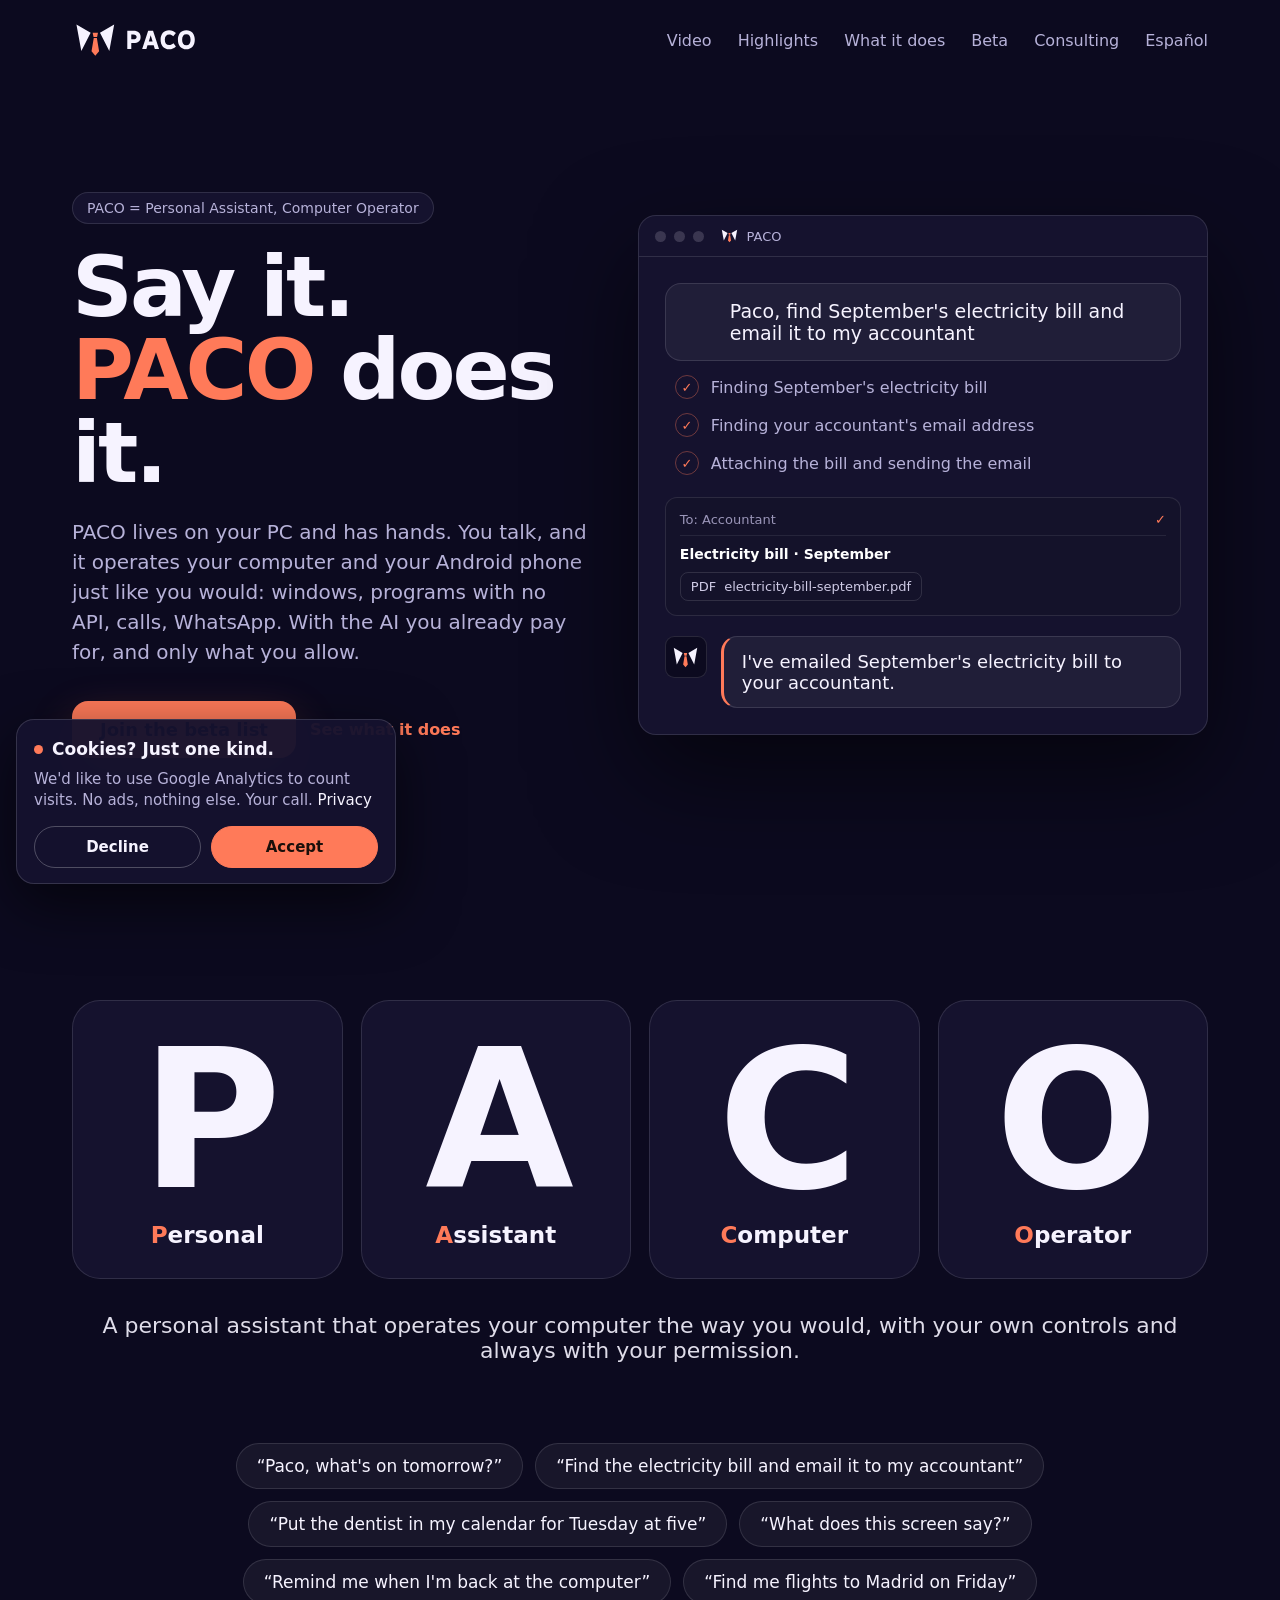
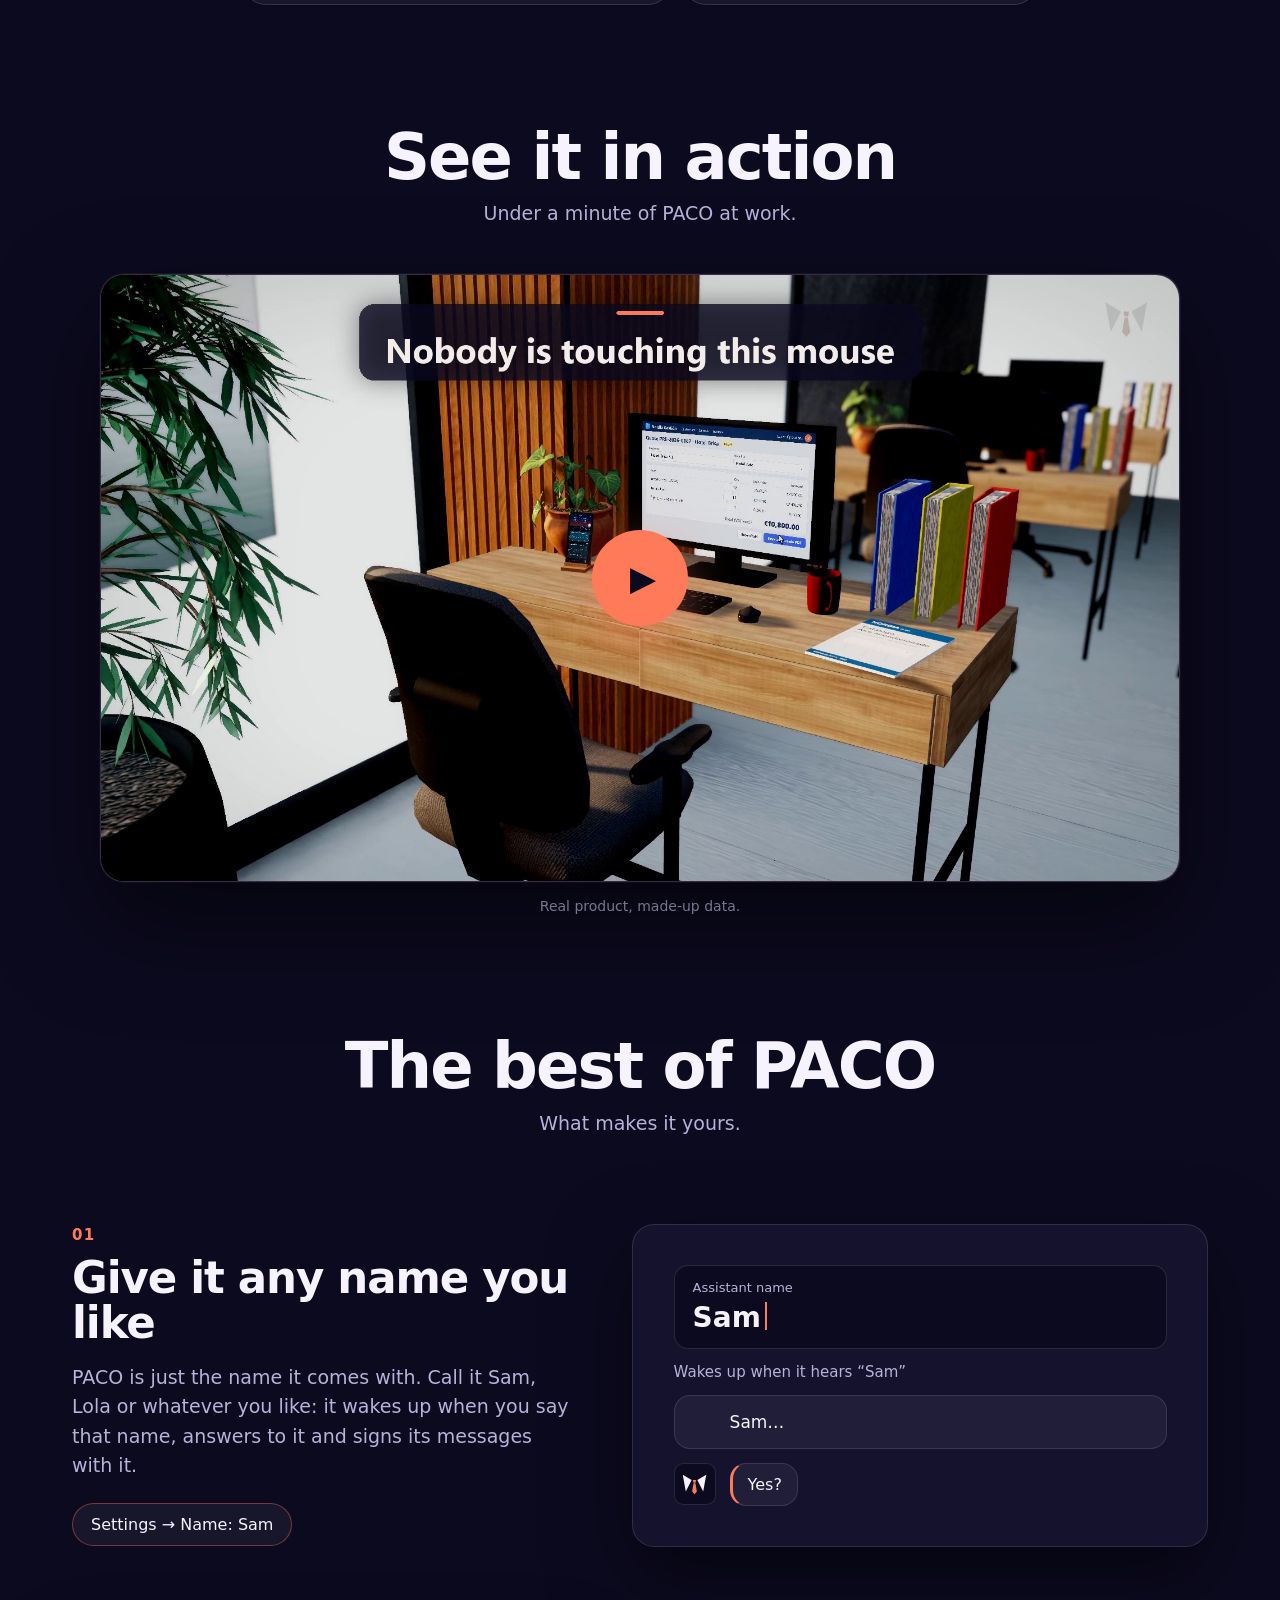
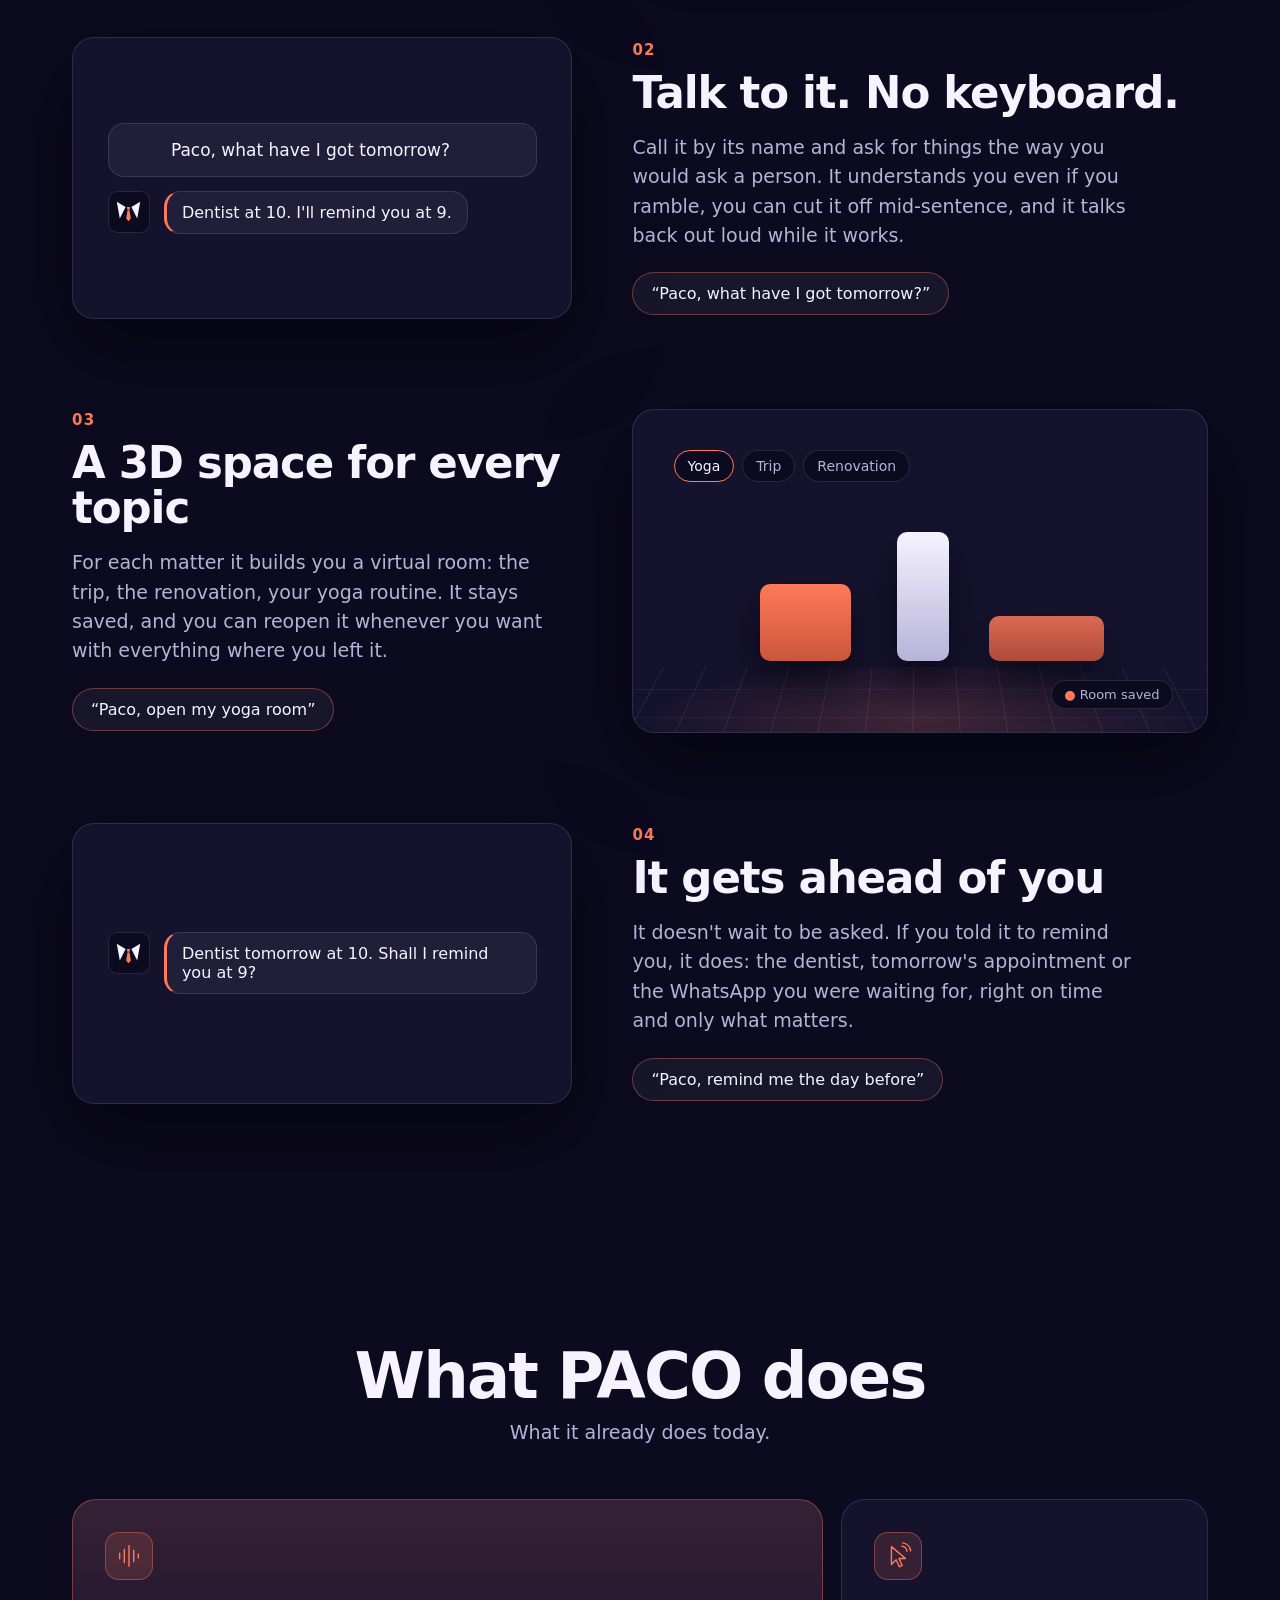
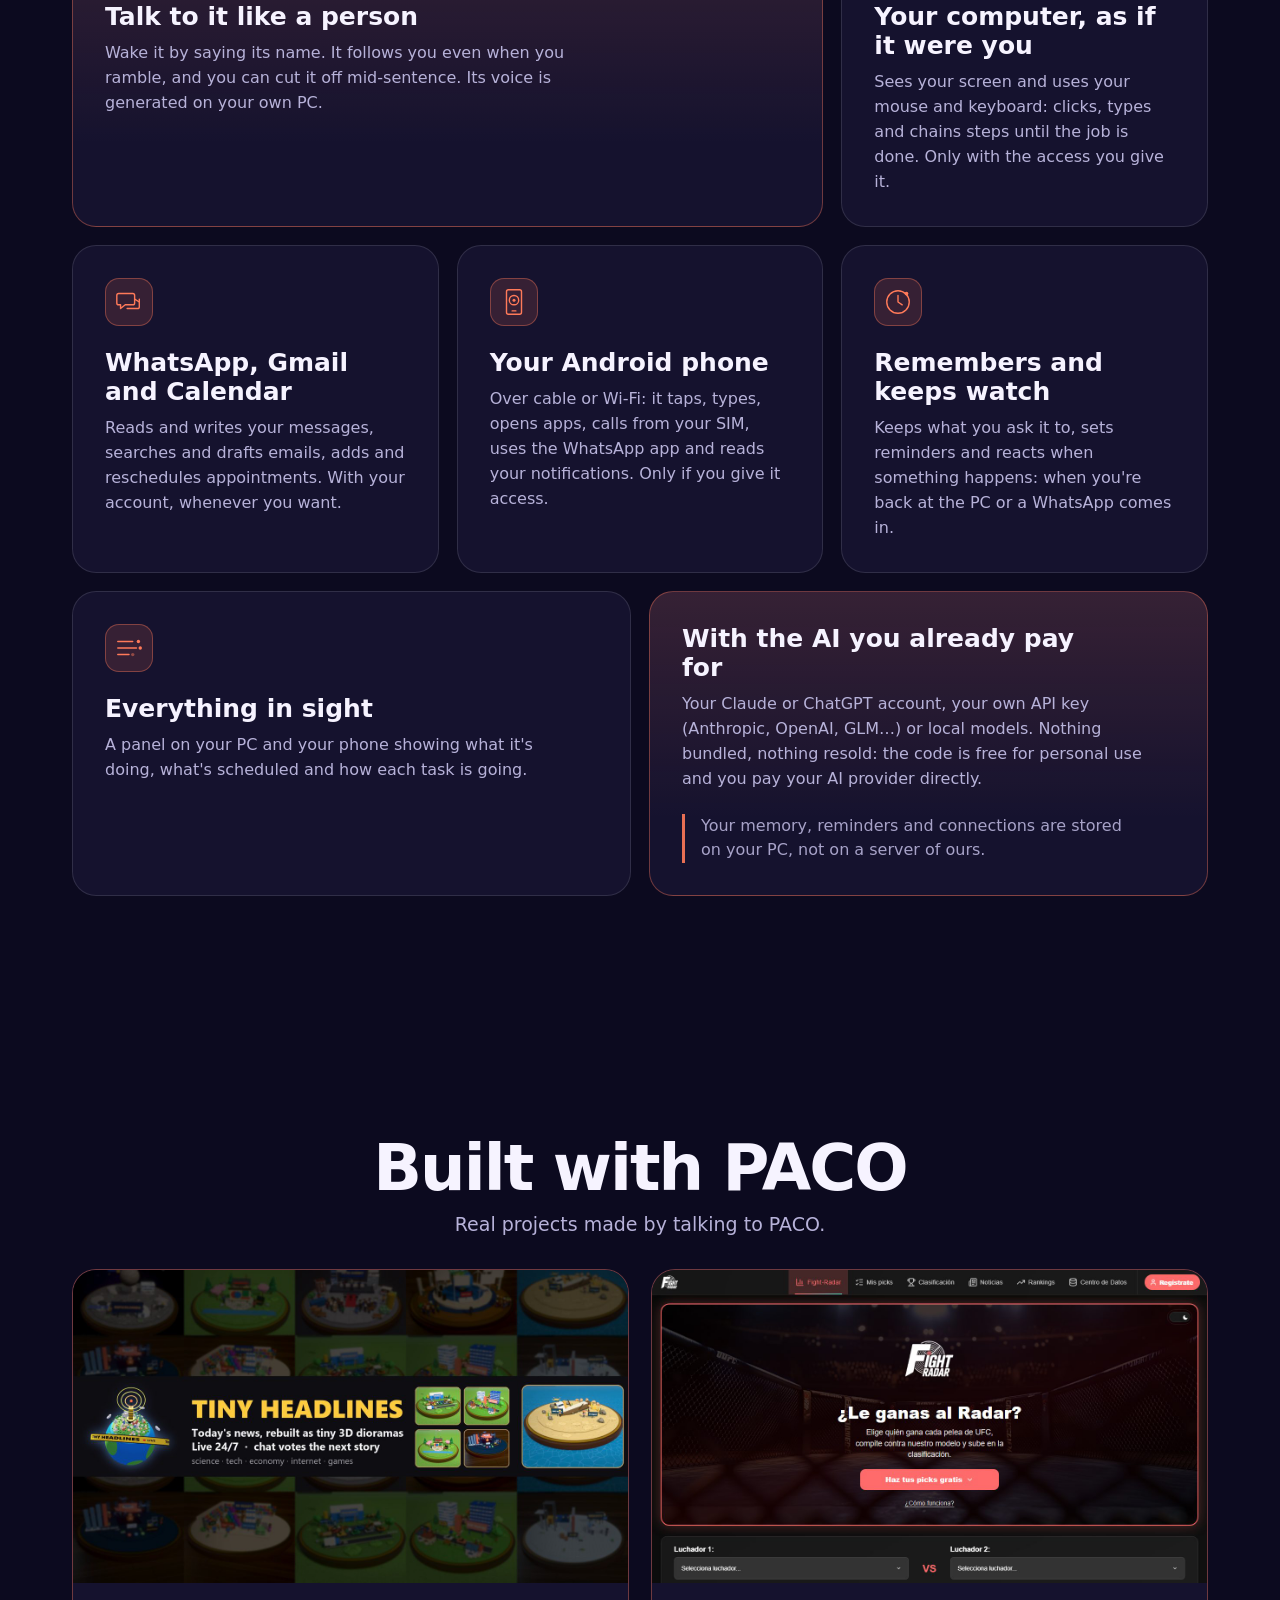
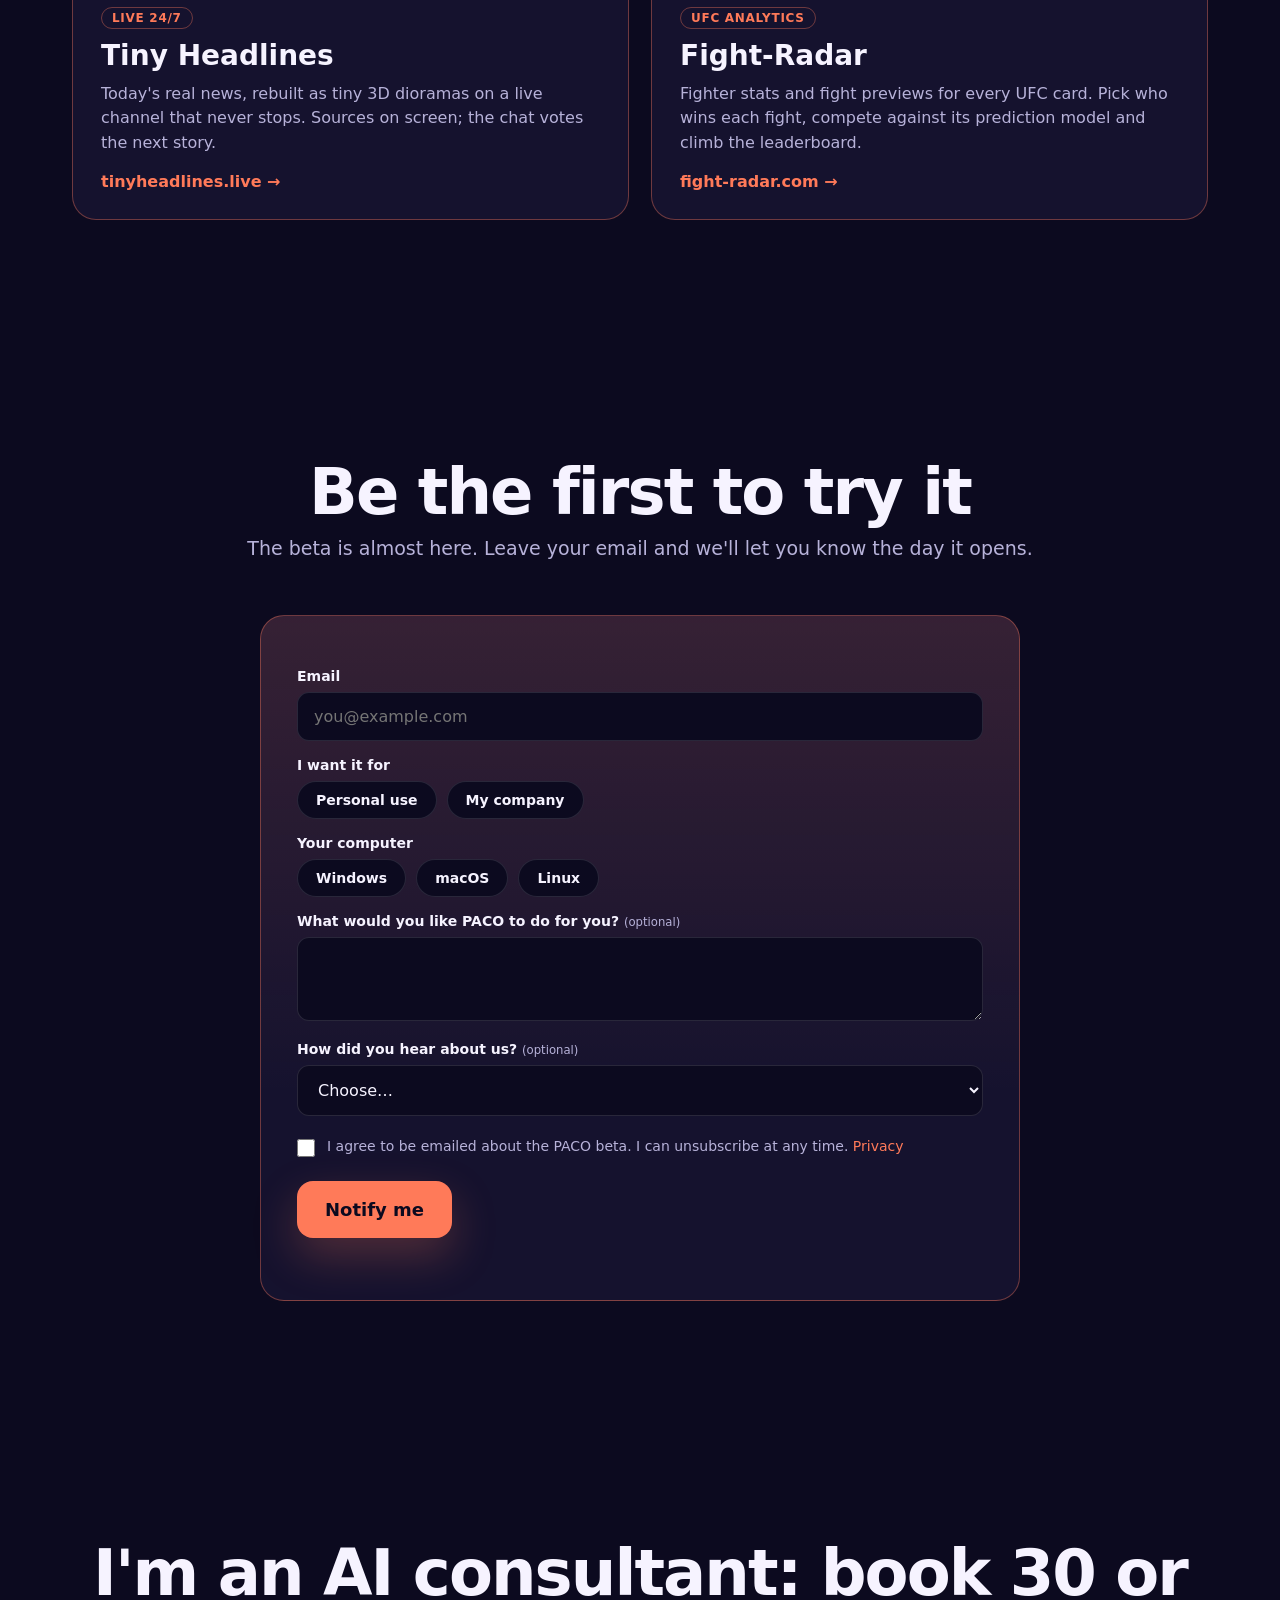
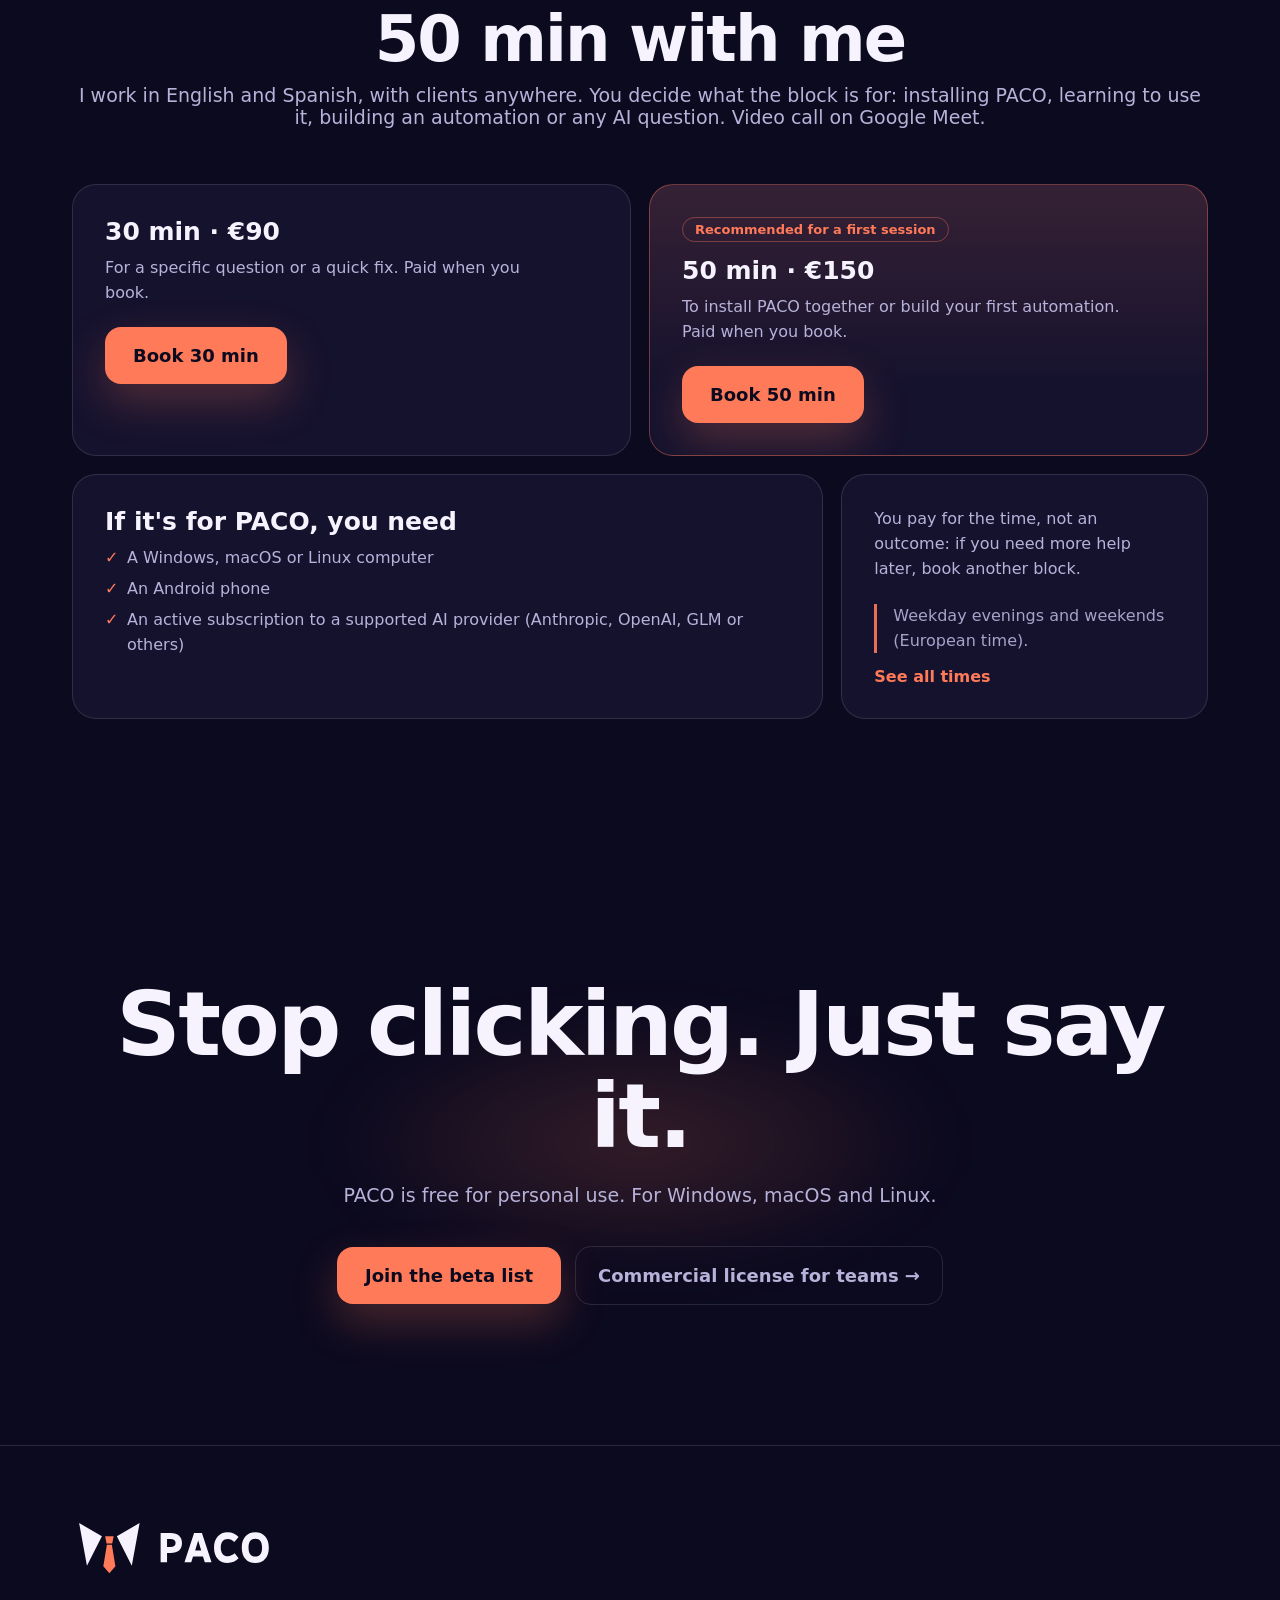
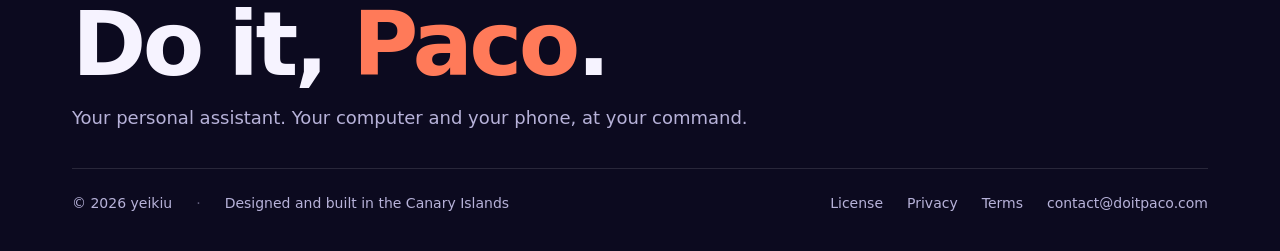
==== index.html @ 30b804e1 "Web: iconos SVG propios en lugar de emojis; revelado en Hecho con PACO, beta y consultoría Co-Author" ====
<!doctype html>
<html lang="en">
<head>
<meta charset="utf-8">
<meta name="viewport" content="width=device-width,initial-scale=1">
<title>PACO — Personal Assistant, Computer Operator</title>
<meta name="description" content="PACO lives on your PC. You talk, it answers out loud and, when needed, moves the mouse, types and opens whatever you ask for.">
<link rel="canonical" href="https://doitpaco.com/">
<link rel="alternate" hreflang="en" href="https://doitpaco.com/">
<link rel="alternate" hreflang="es" href="https://doitpaco.com/?lang=es">
<link rel="alternate" hreflang="x-default" href="https://doitpaco.com/">
<meta property="og:type" content="website">
<meta property="og:site_name" content="PACO">
<meta property="og:url" content="https://doitpaco.com/">
<meta property="og:title" content="PACO — Personal Assistant, Computer Operator">
<meta property="og:description" content="PACO lives on your PC. You talk, it answers out loud and, when needed, moves the mouse, types and opens whatever you ask for.">
<meta property="og:image" content="https://doitpaco.com/assets/brand/og-image.png">
<meta property="og:image:width" content="1200"><meta property="og:image:height" content="630">
<meta property="og:locale" content="en_US"><meta property="og:locale:alternate" content="es_ES">
<meta name="twitter:card" content="summary_large_image">
<meta name="twitter:title" content="PACO — Personal Assistant, Computer Operator">
<meta name="twitter:description" content="PACO lives on your PC. You talk, it answers out loud and, when needed, moves the mouse, types and opens whatever you ask for.">
<meta name="twitter:image" content="https://doitpaco.com/assets/brand/og-image.png">
<meta name="theme-color" content="#0c0a1f">
<link rel="icon" href="assets/brand/favicon.svg" type="image/svg+xml">
<link rel="icon" href="assets/brand/favicon.ico" sizes="any">
<link rel="apple-touch-icon" href="assets/brand/apple-touch-icon.png">
<style>
  /* Identidad PACO (manual-identidad-paco.md): índigo, superficie, lavanda, bruma y coral como ÚNICO acento */
  :root{--bg:#0c0a1f;--surf:#15122e;--ink:#f6f3ff;--mute:#b7b2d9;--a:#ff7a59;--a-soft:rgba(255,122,89,.14);--a-line:rgba(255,122,89,.38);--glass:rgba(246,243,255,.05);--gl:rgba(246,243,255,.12)}
  *{box-sizing:border-box;margin:0;padding:0}
  html,body{overflow-x:clip}
  body{background:var(--bg);color:var(--ink);font-family:system-ui,"Segoe UI",sans-serif;overflow-x:hidden;position:relative}
  a{color:inherit;text-decoration:none}
  .wrap{max-width:1200px;margin:0 auto;padding:0 32px}
  .aurora{position:absolute;inset:-20% -10% auto;height:120vh;z-index:-1;
    background:radial-gradient(38% 38% at 82% 22%,rgba(255,122,89,.20),transparent 70%),radial-gradient(45% 45% at 20% 30%,rgba(246,243,255,.06),transparent 70%);filter:blur(30px)}
  nav .wrap{display:flex;align-items:center;gap:26px;height:80px}
  .logo{display:flex;align-items:center}
  .logo img{display:block;height:40px;width:auto}
  nav .sp{flex:1} nav a.l{color:var(--mute)} nav a.l:hover{color:var(--ink)}
  nav .btn{background:var(--ink);color:var(--bg);padding:10px 18px;border-radius:999px;font-weight:700}
  /* HERO */
  .hero{display:grid;grid-template-columns:.95fr 1.05fr;gap:50px;align-items:center;min-height:calc(100vh - 80px);padding:30px 0 60px}
  .kicker{display:inline-block;padding:7px 14px;border-radius:999px;background:var(--surf);border:1px solid var(--gl);color:var(--mute);font-size:14px}
  h1{font-size:clamp(48px,6.6vw,92px);line-height:.98;font-weight:700;letter-spacing:-.035em;margin:22px 0}
  h1 em{font-style:normal;color:var(--a)}
  .sub{font-size:20px;line-height:1.5;color:var(--mute);max-width:520px}
  .ctas{display:flex;gap:14px;margin-top:34px;align-items:center;flex-wrap:wrap}
  .cta{background:var(--a);color:var(--bg);padding:18px 28px;border-radius:16px;font-weight:700;font-size:18px;display:flex;gap:12px;align-items:center;box-shadow:0 18px 44px rgba(255,122,89,.25);transition:transform .15s,box-shadow .15s}
  .cta:hover{transform:translateY(-2px);box-shadow:0 22px 52px rgba(255,122,89,.35)}
  .cta small{display:block;font-size:12px;font-weight:600;opacity:.8}
  .ghost{padding:18px 22px;border-radius:16px;border:1px solid var(--gl);color:var(--mute)}
  .ghost:hover{color:var(--ink);border-color:var(--mute)}
  /* DEMO WINDOW */
  .win{background:var(--surf);border:1px solid var(--gl);border-radius:18px;box-shadow:0 40px 100px rgba(0,0,0,.55);overflow:hidden}
  .bar{display:flex;gap:8px;padding:12px 16px;border-bottom:1px solid var(--gl);align-items:center;color:var(--mute);font-size:13px}
  .bar i{width:11px;height:11px;border-radius:50%;background:rgba(246,243,255,.16)}
  .bar img{height:16px;margin-left:8px}
  .body{padding:26px}
  .me{display:flex;gap:14px;align-items:center;background:var(--glass);border:1px solid var(--gl);border-radius:16px;padding:16px 18px;font-size:19px}
  .wave{display:flex;gap:3px;align-items:center;height:28px}
  .wave span{width:4px;border-radius:3px;background:var(--a);animation:w 1s ease-in-out infinite}
  @keyframes w{0%,100%{height:6px}50%{height:28px}}
  .stp{display:flex;gap:12px;align-items:center;margin:14px 0 0 10px;color:var(--mute);font-size:16px;opacity:0;animation:in .5s forwards}
  .stp b{width:24px;height:24px;border-radius:50%;display:grid;place-items:center;border:1px solid var(--a-line);color:var(--a);font-size:13px}
  .stp:nth-of-type(2){animation-delay:.8s}.stp:nth-of-type(3){animation-delay:1.6s}.stp:nth-of-type(4){animation-delay:2.4s}
  @keyframes in{from{opacity:0;transform:translateY(6px)}to{opacity:1;transform:none}}
  .paco{margin-top:20px;display:flex;gap:14px;align-items:flex-start;opacity:0;animation:in .6s 3.2s forwards}
  .paco i{flex:none;width:42px;height:42px;border-radius:22%;background:var(--bg) url(assets/brand/paco-symbol-on-dark.svg) center/72% no-repeat;border:1px solid var(--gl)}
  .paco p{background:var(--glass);border:1px solid var(--gl);border-left:3px solid var(--a);border-radius:16px;padding:14px 18px;font-size:18px}
  .wa{margin-top:22px;border-radius:12px;background:#0b141a;border:1px solid #ffffff1a;padding:14px;font-size:14px;color:#d1d7db;opacity:0;animation:in .6s 2.4s forwards}
  .wa .m{margin-left:auto;width:fit-content;background:#005c4b;border-radius:8px;padding:8px 12px}
  .mail{background:#14122a;color:#cfcbe6}
  .mail .mh{display:flex;justify-content:space-between;font-size:13px;color:#9a95b8;padding-bottom:8px;border-bottom:1px solid #ffffff14}
  .mail .mh em{font-style:normal;color:var(--a)}
  .mail b{display:block;margin:10px 0;color:#fff;font-weight:600}
  .mail .att{display:inline-flex;gap:8px;align-items:center;border:1px solid #ffffff1f;border-radius:8px;padding:6px 10px;font-size:13px}
  .mail .att:first-letter{color:var(--a);font-weight:700}
  /* SAY */
  .say{display:flex;flex-wrap:wrap;gap:12px;justify-content:center;margin-top:40px}
  .say span{padding:12px 20px;border-radius:999px;background:var(--glass);border:1px solid var(--gl);font-size:17px}
  .say span:before{content:"“"}.say span:after{content:"”"}
  /* ACRÓNIMO */
  .acro{padding:90px 0 40px;text-align:center}
  .letters{display:grid;grid-template-columns:repeat(4,1fr);gap:18px;margin-top:10px}
  .lt{border-radius:28px;padding:34px 10px 30px;background:var(--surf);border:1px solid var(--gl);opacity:0;transform:translateY(18px);animation:in .7s forwards}
  .lt:nth-child(2){animation-delay:.15s}.lt:nth-child(3){animation-delay:.3s}.lt:nth-child(4){animation-delay:.45s}
  .lt b{display:block;font-size:clamp(110px,15vw,210px);line-height:.9;font-weight:800;letter-spacing:-.04em;color:var(--ink)}
  .lt span{display:block;margin-top:14px;font-size:clamp(18px,1.8vw,26px);font-weight:700}
  .lt span:first-letter{color:var(--a)}
  .acro .lead{font-size:22px;margin-top:34px;color:var(--ink);opacity:.9}
  section{padding:120px 0}
  .center{text-align:center}
  h2{font-size:clamp(38px,5vw,66px);font-weight:700;letter-spacing:-.03em;line-height:1.02}
  .lead{color:var(--mute);font-size:19px;margin-top:12px}
  /* VÍDEO promo: marco de la demo, sombra profunda y un único play coral */
  #video{padding-bottom:0}
  .film{position:relative;margin:50px auto 0;max-width:1080px;border-radius:24px;overflow:hidden;background:var(--surf);border:1px solid var(--gl);box-shadow:0 40px 100px rgba(0,0,0,.55),0 0 0 1px rgba(255,122,89,.08)}
  .film video{display:block;width:100%;aspect-ratio:16/9;background:#000;object-fit:contain}
  .film .play{position:absolute;inset:0;margin:auto;width:96px;height:96px;border-radius:50%;border:0;cursor:pointer;background:var(--a);color:var(--bg);font-size:34px;display:grid;place-items:center;box-shadow:0 18px 50px rgba(255,122,89,.45);transition:transform .15s,box-shadow .15s}
  .film .play span{margin-left:6px}
  .film .play:hover{transform:scale(1.06);box-shadow:0 22px 60px rgba(255,122,89,.6)}
  .film.on .play{display:none}
  .vnote{text-align:center;color:var(--mute);font-size:14px;margin-top:16px}
  /* LO MEJOR: tres funciones grandes, texto a un lado y clip al otro. Hasta que llega el clip se ve una maqueta. */
  .brow{display:grid;grid-template-columns:1fr 1.15fr;gap:60px;align-items:center;margin-top:90px}
  .brow:nth-child(even) .btxt{order:2}
  .btxt .n{font-size:15px;font-weight:700;color:var(--a);letter-spacing:.08em}
  .btxt h3{font-size:clamp(30px,3.4vw,46px);line-height:1.05;letter-spacing:-.025em;margin:12px 0 16px}
  .btxt p{color:var(--mute);font-size:19px;line-height:1.55;max-width:500px}
  .btxt .try{display:inline-block;margin-top:22px;padding:11px 18px;border-radius:999px;background:var(--glass);border:1px solid var(--a-line);font-size:16px}
  .clip{position:relative;aspect-ratio:16/9;border-radius:22px;overflow:hidden;background:var(--surf);border:1px solid var(--gl);box-shadow:0 30px 80px rgba(0,0,0,.5)}
  .clip video{position:absolute;inset:0;width:100%;height:100%;object-fit:cover;opacity:0;transition:opacity .4s}
  .clip.ok video{opacity:1}
  .mk{position:absolute;inset:0;display:flex;flex-direction:column;justify-content:center;gap:14px;padding:7%}
  .mk .f{background:var(--bg);border:1px solid var(--gl);border-radius:14px;padding:14px 18px}
  .mk .f small{display:block;color:var(--mute);font-size:13px;margin-bottom:6px}
  .mk .f b{font-size:clamp(20px,2.2vw,28px);font-weight:700}
  .mk .f b:after{content:"";display:inline-block;width:2px;height:1em;margin-left:4px;vertical-align:-.12em;background:var(--a);animation:blink 1s steps(1) infinite}
  @keyframes blink{50%{opacity:0}}
  .mk .wk{color:var(--mute);font-size:15px}.mk .wk em{font-style:normal;color:var(--ink);font-weight:700}
  .mk .me{font-size:17px;padding:12px 16px}
  .mk .paco{margin-top:0;animation-delay:.6s}
  .mk .paco p{font-size:16px;padding:11px 15px}
  .mk.room{justify-content:flex-start;perspective:700px}
  .mk.room .tabs{display:flex;gap:8px;flex-wrap:wrap;position:relative;z-index:1}
  .mk.room .tabs span{padding:7px 13px;border-radius:999px;background:var(--bg);border:1px solid var(--gl);color:var(--mute);font-size:14px}
  .mk.room .tabs span.on{border-color:var(--a);color:var(--ink)}
  .mk.room .floor{position:absolute;left:-20%;right:-20%;bottom:-30%;height:85%;transform:rotateX(62deg);transform-origin:50% 100%;
    background:repeating-linear-gradient(90deg,rgba(246,243,255,.10) 0 1px,transparent 1px 56px),repeating-linear-gradient(0deg,rgba(246,243,255,.10) 0 1px,transparent 1px 56px),radial-gradient(60% 70% at 50% 40%,rgba(255,122,89,.18),transparent 70%)}
  .mk.room .obj{position:absolute;bottom:22%;border-radius:10px;background:linear-gradient(180deg,var(--a),#c9563c);box-shadow:0 20px 40px rgba(0,0,0,.5)}
  .mk.room .o1{left:22%;width:16%;height:24%}.mk.room .o2{left:46%;width:9%;height:40%;background:linear-gradient(180deg,var(--ink),#b7b2d9)}.mk.room .o3{left:62%;width:20%;height:14%;opacity:.85}
  .mk.room .saved{position:absolute;right:6%;bottom:7%;z-index:1;font-size:13px;color:var(--mute);background:var(--bg);border:1px solid var(--gl);border-radius:999px;padding:6px 12px}
  .mk.room .saved:before{content:"● ";color:var(--a)}
  /* FEATURES bento */
  .bento{display:grid;grid-template-columns:repeat(6,1fr);gap:18px;margin-top:56px}
  .tile{background:var(--surf);border:1px solid var(--gl);border-radius:24px;padding:32px;min-height:230px;position:relative;overflow:hidden}
  .tile.w4{grid-column:span 4}.tile.w2{grid-column:span 2}.tile.w3{grid-column:span 3}
  .tile h3{font-size:25px;margin-bottom:10px;max-width:420px}
  .tile p{color:var(--mute);line-height:1.55;max-width:460px}
  .tile .ico{width:48px;height:48px;margin-bottom:22px;color:var(--a);padding:9px;border-radius:14px;background:var(--a-soft);box-shadow:inset 0 0 0 1px var(--a-line)}
  .tile .ico svg{width:100%;height:100%;display:block;overflow:visible}
  .tile .ico path{stroke-dasharray:1;stroke-dashoffset:0}
  .tile .ico .ring{transform-origin:16px 14px;animation:icoRing 2.4s ease-out infinite}
  .tile .ico .dot{animation:icoDot 2.4s ease-in-out infinite}
  .tile .ico .w{transform-box:fill-box;transform-origin:center;animation:icoWave 1.6s ease-in-out infinite}
  .tile .ico .w:nth-child(2){animation-delay:.15s}.tile .ico .w:nth-child(3){animation-delay:.3s}.tile .ico .w:nth-child(4){animation-delay:.45s}.tile .ico .w:nth-child(5){animation-delay:.6s}
  .rv .ico path{stroke-dashoffset:1}
  .in .ico path{transition:stroke-dashoffset 1.1s cubic-bezier(.6,0,.2,1) .2s;stroke-dashoffset:0}
  @keyframes icoWave{0%,100%{transform:scaleY(.55)}50%{transform:scaleY(1)}}
  @keyframes icoRing{0%{transform:scale(.4);opacity:.9}100%{transform:scale(1.5);opacity:0}}
  @keyframes icoDot{0%,100%{opacity:1}50%{opacity:.35}}
  @media (prefers-reduced-motion:reduce){.tile .ico *{animation:none!important;transition:none!important;stroke-dashoffset:0!important}}
  .tile.hot{background:linear-gradient(180deg,var(--a-soft),transparent 75%),var(--surf);border-color:var(--a-line)}
  /* BRAIN */
  .brain{display:grid;grid-template-columns:1fr 1fr;gap:50px;align-items:center}
  .logos{display:grid;grid-template-columns:1fr 1fr;gap:16px}
  .logos div{background:var(--glass);border:1px solid var(--gl);border-radius:20px;padding:34px;text-align:center;font-size:24px;font-weight:700}
  .note{margin-top:22px;color:var(--ink);opacity:.9;padding-left:16px;border-left:3px solid var(--a)}
  /* DOWNLOAD */
  .dl{border-radius:30px;padding:56px;background:var(--surf);border:1px solid var(--gl);position:relative;overflow:hidden}
  .spec{display:grid;grid-template-columns:repeat(4,1fr);gap:16px;margin:34px 0}
  .spec div{background:var(--bg);border-radius:16px;padding:18px;border:1px solid var(--gl)}
  .spec dt{font-size:13px;color:var(--mute)}.spec dd{font-size:19px;font-weight:700;margin-top:6px}
  .hash{font-family:Consolas,monospace;background:var(--bg);border:1px solid var(--gl);border-radius:14px;padding:16px;display:flex;gap:14px;align-items:center;word-break:break-all;font-size:14px;color:var(--ink)}
  .hash b{color:var(--mute);font-weight:400;white-space:nowrap}
  .hash button{margin-left:auto;background:var(--ink);color:var(--bg);border:0;border-radius:8px;padding:8px 14px;font-weight:700;cursor:pointer}
  .dlrow{display:flex;gap:26px;align-items:center;margin-top:30px;flex-wrap:wrap}
  .dlrow .u{color:var(--mute);border-bottom:1px solid var(--gl)}
  /* INSTALL */
  .install{display:grid;grid-template-columns:1fr 1fr;gap:60px;align-items:center;margin-top:50px}
  .st{display:flex;gap:18px;padding:22px 0;border-bottom:1px solid var(--gl)}
  .st b{flex:none;width:44px;height:44px;border-radius:50%;display:grid;place-items:center;background:var(--a);color:var(--bg);font-size:20px}
  .st h3{font-size:21px;margin-bottom:6px}.st p{color:var(--mute);line-height:1.5}
  /* El mayordomo escucha: el símbolo SL1 en su placa, con un halo coral que respira */
  .orb{position:relative;aspect-ratio:1;max-width:440px;width:100%;margin:0 auto;display:grid;place-items:center}
  .orb:before{content:"";position:absolute;inset:10%;border-radius:50%;background:radial-gradient(circle,rgba(255,122,89,.30),transparent 68%);filter:blur(20px);animation:breathe 3.2s ease-in-out infinite}
  .orb .core{position:relative;width:68%;aspect-ratio:1;border-radius:22%;background:var(--bg);border:1px solid var(--gl);display:grid;place-items:center;text-align:center;box-shadow:0 30px 80px rgba(0,0,0,.5)}
  .orb .core img{width:44%;display:block;margin:0 auto 12px}
  .orb .core b{font-size:32px;font-weight:700;letter-spacing:-.02em}
  .orb .core .r{display:block;margin-top:6px;color:var(--mute);font-size:18px}
  .orb .wave{justify-content:center;margin-top:8px}
  @keyframes breathe{0%,100%{transform:scale(.92);opacity:.7}50%{transform:scale(1.06);opacity:1}}
  .tile .cta{display:inline-flex;margin-top:22px}
  .tile .badge{display:inline-block;font-size:13px;font-weight:700;color:var(--a);border:1px solid var(--a-line);border-radius:999px;padding:4px 12px;margin-bottom:14px}
  .tile ul.req{list-style:none;padding:0;margin:0;color:var(--mute);line-height:1.55}
  .tile ul.req li{padding-left:22px;position:relative;margin:6px 0}
  .tile ul.req li:before{content:"\2713";position:absolute;left:0;color:var(--a)}
  .tile a.more{color:var(--a);font-weight:700;display:inline-block;margin-top:14px}
  .final{text-align:center;padding:140px 0;position:relative;overflow:hidden}
  .final:before{content:"";position:absolute;inset:20% 15%;background:radial-gradient(50% 50% at 50% 50%,rgba(255,122,89,.18),transparent 70%);filter:blur(30px);z-index:-1}
  .final h2{font-size:clamp(46px,7vw,100px)}
  .final .cta{display:inline-flex;margin-top:40px}
  footer{border-top:1px solid var(--gl);padding:70px 0 40px;color:var(--mute);font-size:14px}
  .fbrand{display:flex;align-items:flex-end;justify-content:space-between;gap:30px;flex-wrap:wrap;padding-bottom:40px;border-bottom:1px solid var(--gl)}
  .fbrand .logo img{height:64px}
  .fbrand .tag{font-size:clamp(48px,7vw,96px);font-weight:800;letter-spacing:-.04em;line-height:.95;color:var(--ink);margin-top:22px}
  .fbrand .tag em{font-style:normal;color:var(--a)}
  .fbrand .claim{margin-top:20px;font-size:18px}
  .fbot{display:flex;gap:24px;flex-wrap:wrap;align-items:center;padding-top:26px}
  .fbot .sp{flex:1} .fbot a:hover{color:var(--ink)}
  .fbot .dot{opacity:.5}
  @media (max-width:760px){
    .wrap{padding:0 20px}
    .logo img{height:36px}
    nav a.l{display:none}
    .hero{grid-template-columns:1fr;min-height:0;gap:34px;padding-top:20px}
    h1{font-size:54px}
    .letters{grid-template-columns:repeat(2,1fr);gap:12px}
    .lt b{font-size:96px}
    .bento{grid-template-columns:1fr}
    .tile.w4,.tile.w2,.tile.w3{grid-column:auto}
    .spec{grid-template-columns:1fr 1fr}
    .dl{padding:30px 22px}
    .hash{flex-wrap:wrap}
    .install{grid-template-columns:1fr;gap:30px}
    section{padding:80px 0}
    .final{padding:90px 0}
    .film{margin-top:30px;border-radius:18px}
    .film .play{width:72px;height:72px;font-size:26px}
    .film.portrait{max-width:420px}
    .brow{grid-template-columns:1fr;gap:26px;margin-top:64px}
    .brow:nth-child(even) .btxt{order:0}
    .clip{aspect-ratio:auto}
    .clip.ok{aspect-ratio:16/9}
    .clip.ok .mk{display:none}
    .mk{position:relative;padding:22px 18px;gap:10px}
    .mk.room{min-height:230px}
    .film.portrait video{aspect-ratio:9/16}
  }
  /* Lista de espera de la beta: formulario propio que envía a un Google Form (hoja en jqdevai) por un iframe oculto */
  .ctas a.more{color:var(--a);font-weight:700}
  .wl{max-width:760px;margin:56px auto 0;background:linear-gradient(180deg,var(--a-soft),transparent 70%),var(--surf);border:1px solid var(--a-line);border-radius:24px;padding:36px}
  .wl .row{display:grid;grid-template-columns:1fr 1fr;gap:16px}
  .wl label{display:block;font-size:14px;font-weight:700;margin:16px 0 8px}
  .wl label small{color:var(--mute);font-weight:500}
  .wl input[type=email],.wl input[type=text],.wl select,.wl textarea{width:100%;background:var(--bg);color:var(--ink);border:1px solid var(--gl);border-radius:12px;padding:14px 16px;font:inherit;font-size:16px}
  .wl textarea{min-height:84px;resize:vertical}
  .wl input:focus,.wl select:focus,.wl textarea:focus{outline:none;border-color:var(--a)}
  .wl .seg{display:flex;gap:10px;flex-wrap:wrap}
  .wl .seg label{margin:0;font-weight:600;border:1px solid var(--gl);border-radius:999px;padding:10px 18px;cursor:pointer;background:var(--bg);position:relative}
  .wl .seg input{position:absolute;opacity:0;pointer-events:none}
  .wl .seg label:has(input:checked){border-color:var(--a);background:var(--a-soft);color:var(--a)}
  .wl .biz{display:none}.wl.is-biz .biz{display:block}
  .wl .ok{display:flex;gap:12px;align-items:flex-start;margin-top:20px;font-size:14px;color:var(--mute);line-height:1.5;font-weight:500}
  .wl .ok input{margin-top:3px;accent-color:var(--a);width:18px;height:18px;flex:none}
  .wl .ok a{color:var(--a)}
  .wl button.cta{border:0;cursor:pointer;margin-top:24px;font:inherit;font-weight:700;font-size:18px}
  .wl .done{display:none;text-align:center;font-size:24px;padding:30px 0}
  .wl.sent form{display:none}.wl.sent .done{display:block}
  .wl .err{color:var(--a);margin-top:12px;font-size:14px;min-height:1em}
  @media (max-width:760px){.wl{padding:24px}.wl .row{grid-template-columns:1fr}}
.final .lead{margin-top:22px}.final-ctas{display:flex;gap:14px;justify-content:center;align-items:center;flex-wrap:wrap;margin-top:40px}.final .final-ctas .cta{margin-top:0}.biz-cta{display:inline-flex;align-items:center;font-weight:600;font-size:18px;text-decoration:none;transition:color .15s,border-color .15s}
.shows{display:grid;grid-template-columns:1fr 1fr;gap:22px;max-width:1140px;margin:34px auto 0}.show{display:flex;flex-direction:column;background:var(--surf);border:1px solid var(--a-line);border-radius:24px;overflow:hidden;text-decoration:none;color:var(--ink);transition:transform .2s,border-color .2s}.show:hover{transform:translateY(-3px);border-color:var(--a)}.shows>.show{min-width:0}.show img{width:100%;max-width:100%;height:auto;aspect-ratio:16/9;object-fit:cover;object-position:top;display:block}.show-txt{padding:24px 28px 28px;display:flex;flex-direction:column;gap:10px;flex:1}.show-txt h3{margin:0;font-size:28px}.show-txt p{margin:0;color:var(--mute);line-height:1.55}.show-tag{align-self:flex-start;font-size:12px;font-weight:800;color:var(--a);border:1px solid var(--a-line);border-radius:999px;padding:3px 10px;text-transform:uppercase;letter-spacing:.06em}.show-go{color:var(--a);font-weight:800;margin-top:auto;padding-top:6px}@media(max-width:760px){.shows{grid-template-columns:1fr}.show-txt{padding:22px}}
</style>
<link rel="stylesheet" href="mobile.css">
<link rel="stylesheet" href="animacion.css">
<script src="consent.js" defer></script>
</head>
<body>
<div class="aurora"></div>
<nav><div class="wrap">
  <a class="logo" href="#" aria-label="PACO"><img src="assets/brand/paco-logo-on-dark.svg" alt="PACO"></a><span class="sp"></span>
  <a class="l" href="#video" data-i18n="nav.video">Video</a><a class="l" href="#best" data-i18n="nav.best">Highlights</a><a class="l" href="#features" data-i18n="nav.features">What it does</a><a class="l" href="#beta" data-i18n="nav.beta">Beta</a><a class="l" href="#consulting" data-i18n="nav.consult">Consulting</a>
  <a class="l" data-i18n="nav.lang" href="?lang=es" data-i18n-href="nav.lang_href">Español</a>
</div></nav>

<div class="wrap">
  <header class="hero">
    <div>
      <span class="kicker" data-i18n="acro.kicker">PACO = Personal Assistant, Computer Operator</span>
      <h1 id="h1" data-i18n="hero.title">Say it. PACO does it.</h1>
      <p class="sub" data-i18n="hero.sub">PACO lives on your PC and has hands. You talk, and it operates your computer and your Android phone just like you would: windows, programs with no API, calls, WhatsApp. With the AI you already pay for, and only what you allow.</p>
      <div class="ctas"><a class="cta" href="#beta" data-i18n="hero.primary">Join the beta list</a><a class="more" href="#features" data-i18n="hero.secondary">See what it does</a></div>
    </div>
    <div class="win">
      <div class="bar"><i></i><i></i><i></i><img src="assets/brand/paco-symbol-on-dark.svg" alt=""><span>PACO</span></div>
      <div class="body">
        <div class="me"><div class="wave"><span></span><span style="animation-delay:.1s"></span><span style="animation-delay:.2s"></span><span style="animation-delay:.3s"></span><span style="animation-delay:.4s"></span></div><span data-i18n="demo.order">Paco, find September's electricity bill and email it to my accountant</span></div>
        <div class="stp"><b>✓</b><span data-i18n="demo.step1">Finding September's electricity bill</span></div>
        <div class="stp"><b>✓</b><span data-i18n="demo.step2">Finding your accountant's email address</span></div>
        <div class="stp"><b>✓</b><span data-i18n="demo.step3">Attaching the bill and sending the email</span></div>
        <div class="wa mail"><div class="mh"><span data-i18n="demo.mail_to">Para: Gestoría</span><em>✓</em></div><b data-i18n="demo.mail_subject">Factura de la luz · septiembre</b><div class="att">PDF <span data-i18n="demo.mail_file">factura-luz-septiembre.pdf</span></div></div>
        <div class="paco"><i></i><p data-i18n="demo.reply">I've emailed September's electricity bill to your accountant.</p></div>
      </div>
    </div>
  </header>
  <div class="acro">
    <div class="letters">
      <div class="lt"><b>P</b><span data-i18n="acro.p">Personal</span></div>
      <div class="lt"><b>A</b><span data-i18n="acro.a">Assistant</span></div>
      <div class="lt"><b>C</b><span data-i18n="acro.c">Computer</span></div>
      <div class="lt"><b>O</b><span data-i18n="acro.o">Operator</span></div>
    </div>
    <p class="lead" data-i18n="acro.sub">A personal assistant that operates your computer the way you would, with your own controls and always with your permission.</p>
  </div>
  <div class="say" data-i18n-list="say.items"><template><span></span></template></div>
</div>

<!-- Vídeo principal: corto de 49 s en 16:9 y 9:16, versión .en por defecto y la española con lang=es. -->
<section id="video"><div class="wrap">
  <div class="center"><h2 data-i18n="video.title">See it in action</h2><p class="lead" data-i18n="video.sub">Under a minute of PACO at work.</p></div>
  <div class="film">
    <!-- data-portrait: el montaje vertical 9:16, para móvil en vertical -->
    <!-- base sin idioma: el script añade .en salvo en español, y usa el 9:16 en móvil vertical -->
    <video id="promo" controls preload="none" playsinline poster="assets/video/paco-corto-16x9.en.jpg"
      data-landscape="assets/video/paco-corto-16x9" data-portrait="assets/video/paco-corto-9x16"
      src="assets/video/paco-corto-16x9.en.mp4">
      <track kind="subtitles" srclang="en" label="English" src="assets/video/paco-corto.en.vtt">
      <track kind="subtitles" srclang="es" label="Español" src="assets/video/paco-corto.es.vtt"></video>
    <button class="play" type="button"><span>▶</span></button>
  </div>
  <p class="vnote" data-i18n="video.note">Real product, made-up data.</p>
</div></section>

<section id="best"><div class="wrap">
  <div class="center"><h2 data-i18n="best.title">The best of PACO</h2><p class="lead" data-i18n="best.sub">What makes it yours.</p></div>
  <div class="brows">
    <div class="brow">
      <div class="btxt"><div class="n">01</div><h3 data-i18n="b1.title">Give it any name you like</h3><p data-i18n="b1.text">PACO is just the name it comes with. Call it Sam, Lola or whatever you like: it wakes up when you say that name, answers to it and signs its messages with it.</p><span class="try" data-i18n="b1.try">Settings → Name: Sam</span></div>
      <div class="clip" data-src="assets/video/clip-nombre.mp4">
        <div class="mk"><div class="f"><small data-i18n="m1.label">Assistant name</small><b data-i18n="m1.value">Sam</b></div>
          <div class="wk" data-i18n="m1.wake">Wakes up when it hears “Sam”</div>
          <div class="me"><div class="wave"><span></span><span></span><span></span><span></span></div><span data-i18n="m1.you">Sam…</span></div>
          <div class="paco"><i></i><p data-i18n="m1.reply">Yes?</p></div></div>
      </div>
    </div>
    <div class="brow">
      <div class="btxt"><div class="n">02</div><h3 data-i18n="b2.title">Talk to it. No keyboard.</h3><p data-i18n="b2.text">Call it by its name and ask for things the way you would ask a person. It understands you even if you ramble, you can cut it off mid-sentence, and it talks back out loud while it works.</p><span class="try" data-i18n="b2.try">“Paco, what have I got tomorrow?”</span></div>
      <div class="clip" data-src="assets/video/clip-voz.mp4">
        <div class="mk"><div class="me"><div class="wave"><span></span><span></span><span></span><span></span><span></span></div><span data-i18n="m2.you">Paco, what have I got tomorrow?</span></div>
          <div class="paco"><i></i><p data-i18n="m2.reply">Dentist at 10. I'll remind you at 9.</p></div></div>
      </div>
    </div>
    <div class="brow">
      <div class="btxt"><div class="n">03</div><h3 data-i18n="b3.title">A 3D space for every topic</h3><p data-i18n="b3.text">For each matter it builds you a virtual room: the trip, the renovation, your yoga routine. It stays saved, and you can reopen it whenever you want with everything where you left it.</p><span class="try" data-i18n="b3.try">“Paco, open my yoga room”</span></div>
      <div class="clip" data-src="assets/video/clip-3d.mp4">
        <div class="mk room"><div class="tabs" data-i18n-list="m3.rooms"><template><span></span></template></div>
          <div class="floor"></div><div class="obj o1"></div><div class="obj o2"></div><div class="obj o3"></div>
          <div class="saved" data-i18n="m3.saved">Room saved</div></div>
      </div>
    </div>
    <div class="brow">
      <div class="btxt"><div class="n">04</div><h3 data-i18n="b4.title">It gets ahead of you</h3><p data-i18n="b4.text">It doesn't wait to be asked. If you told it to remind you, it does: the dentist, tomorrow's appointment or the WhatsApp you were waiting for, right on time and only what matters.</p><span class="try" data-i18n="b4.try">“Paco, remind me the day before”</span></div>
      <div class="clip" data-src="assets/video/clip-adelanta.mp4">
        <div class="mk"><div class="paco"><i></i><p data-i18n="m4.reply">Dentist tomorrow at 10. Shall I remind you at 9?</p></div></div>
      </div>
    </div>
  </div>
</div></section>

<section id="features"><div class="wrap">
  <div class="center"><h2 data-i18n="features.title">What PACO does</h2><p class="lead" data-i18n="features.sub">What it already does today.</p></div>
  <div class="bento">
    <div class="tile w4 hot"><div class="ico"><svg viewBox="0 0 32 32" fill="none" stroke="currentColor" stroke-width="1.5" stroke-linecap="round" stroke-linejoin="round" aria-hidden="true"><path class="w" pathLength="1" d="M6 13v6"/><path class="w" pathLength="1" d="M11 9v14"/><path class="w" pathLength="1" d="M16 5v22"/><path class="w" pathLength="1" d="M21 10v12"/><path class="w" pathLength="1" d="M26 14v4"/></svg></div><h3 data-i18n="f1.title">Talk to it like a person</h3><p data-i18n="f1.text">Wake it by saying its name. It follows you even when you ramble, and you can cut it off mid-sentence. Its voice is generated on your own PC.</p></div>
    <div class="tile w2"><div class="ico"><svg viewBox="0 0 32 32" fill="none" stroke="currentColor" stroke-width="1.5" stroke-linecap="round" stroke-linejoin="round" aria-hidden="true"><path pathLength="1" d="M9 6l0 19 5-5 3.5 7.5 3-1.4-3.5-7.4 7 0z"/><path pathLength="1" d="M20 5.5a6 6 0 0 1 5.5 5.5"/><path pathLength="1" d="M21 2a10 10 0 0 1 8.5 8.5"/></svg></div><h3 data-i18n="f2.title">Your computer, as if it were you</h3><p data-i18n="f2.text">Sees your screen and uses your mouse and keyboard: clicks, types and chains steps until the job is done. Only with the access you give it.</p></div>
    <div class="tile w2"><div class="ico"><svg viewBox="0 0 32 32" fill="none" stroke="currentColor" stroke-width="1.5" stroke-linecap="round" stroke-linejoin="round" aria-hidden="true"><path pathLength="1" d="M5 7h15a2 2 0 0 1 2 2v8a2 2 0 0 1-2 2h-8l-5 4v-4H5a2 2 0 0 1-2-2V9a2 2 0 0 1 2-2z"/><path pathLength="1" d="M14 23h11a2 2 0 0 0 2-2v-8"/><path pathLength="1" d="M22 13l5 3"/></svg></div><h3 data-i18n="f3.title">WhatsApp, Gmail and Calendar</h3><p data-i18n="f3.text">Reads and writes your messages, searches and drafts emails, adds and reschedules appointments. With your account, whenever you want.</p></div>
    <div class="tile w2"><div class="ico"><svg viewBox="0 0 32 32" fill="none" stroke="currentColor" stroke-width="1.5" stroke-linecap="round" stroke-linejoin="round" aria-hidden="true"><path pathLength="1" d="M10 3h12a2 2 0 0 1 2 2v22a2 2 0 0 1-2 2H10a2 2 0 0 1-2-2V5a2 2 0 0 1 2-2z"/><path pathLength="1" d="M14 25.5h4"/><circle class="dot" cx="16" cy="14" r="1.6" fill="currentColor" stroke="none"/><circle class="ring" cx="16" cy="14" r="5"/></svg></div><h3 data-i18n="f4.title">Your Android phone</h3><p data-i18n="f4.text">Over cable or Wi-Fi: it taps, types, opens apps, calls from your SIM, uses the WhatsApp app and reads your notifications. Only if you give it access.</p></div>
    <div class="tile w2"><div class="ico"><svg viewBox="0 0 32 32" fill="none" stroke="currentColor" stroke-width="1.5" stroke-linecap="round" stroke-linejoin="round" aria-hidden="true"><path pathLength="1" d="M16 4a12 12 0 1 1 0 24 12 12 0 0 1 0-24z"/><path pathLength="1" d="M16 9v7l4.5 3"/><circle class="dot" cx="25" cy="7" r="2" fill="currentColor" stroke="none"/></svg></div><h3 data-i18n="f5.title">Remembers and keeps watch</h3><p data-i18n="f5.text">Keeps what you ask it to, sets reminders and reacts when something happens: when you're back at the PC or a WhatsApp comes in.</p></div>
    <div class="tile w3"><div class="ico"><svg viewBox="0 0 32 32" fill="none" stroke="currentColor" stroke-width="1.5" stroke-linecap="round" stroke-linejoin="round" aria-hidden="true"><path pathLength="1" d="M4 9h16"/><path pathLength="1" d="M4 16h20"/><path pathLength="1" d="M4 23h12"/><circle cx="26" cy="9" r="1.8" fill="currentColor" stroke="none"/><circle class="dot" cx="28" cy="16" r="1.8" fill="currentColor" stroke="none"/><circle cx="20" cy="23" r="1.8" fill="currentColor" stroke="none" opacity=".45"/></svg></div><h3 data-i18n="f6.title">Everything in sight</h3><p data-i18n="f6.text">A panel on your PC and your phone showing what it's doing, what's scheduled and how each task is going.</p></div>
    <div class="tile w3 hot brainbox"><h3 data-i18n="brain.title">With the AI you already pay for</h3><p data-i18n="brain.text">Your Claude or ChatGPT account, your own API key (Anthropic, OpenAI, GLM…) or local models. Nothing bundled, nothing resold: the code is free for personal use and you pay your AI provider directly.</p><p class="note" data-i18n="brain.local">Your memory, reminders and connections are stored on your PC, not on a server of ours.</p></div>
  </div>
</div></section>

<!-- Hecho con PACO: proyectos reales construidos con PACO (enlaces cruzados aprobados por JQ). -->
<section id="built"><div class="wrap">
  <div class="center"><h2 data-i18n="built.title">Built with PACO</h2><p class="lead" data-i18n="built.sub">Real projects made by talking to PACO.</p></div>
  <div class="shows">
  <a class="show" href="https://tinyheadlines.live" target="_blank" rel="noopener">
    <img src="assets/showcase/tinyheadlines.jpg" alt="Tiny Headlines" loading="lazy" width="1280" height="720">
    <div class="show-txt"><span class="show-tag" data-i18n="built.tag">Live 24/7</span>
      <h3>Tiny Headlines</h3>
      <p data-i18n="built.th">Today's real news, rebuilt as tiny 3D dioramas on a live channel that never stops. Sources on screen; the chat votes the next story.</p>
      <span class="show-go">tinyheadlines.live →</span></div>
  </a>
  <a class="show" href="https://fight-radar.com" target="_blank" rel="noopener">
    <img src="assets/showcase/fight-radar.jpg" alt="Fight-Radar" loading="lazy" width="1280" height="720">
    <div class="show-txt"><span class="show-tag" data-i18n="built.fr_tag">UFC analytics</span>
      <h3>Fight-Radar</h3>
      <p data-i18n="built.fr">Fighter stats and fight previews for every UFC card. Pick who wins each fight, compete against its prediction model and climb the leaderboard.</p>
      <span class="show-go">fight-radar.com →</span></div>
  </a>
  </div>
</div></section>

<!-- Lista de espera: envía al Google Form «Lista de espera beta PACO» de jqdevai@gmail.com (data-gform = id público; name="entry.N" = sus preguntas). Las respuestas caen en la hoja «Lista de espera beta PACO (respuestas)». -->
<section id="beta"><div class="wrap">
  <div class="center"><h2 data-i18n="beta.title">Be the first to try it</h2><p class="lead" data-i18n="beta.sub">The beta is almost here. Leave your email and we'll let you know the day it opens.</p></div>
  <div class="wl" id="wl" data-gform="1FAIpQLScywiFZkGn81nySdoyY_Z5V83rZpZWSXGdHYbaCRarA0JAcbA">
    <form id="wlf" method="POST" target="wl-sink" novalidate action="https://docs.google.com/forms/d/e/1FAIpQLScywiFZkGn81nySdoyY_Z5V83rZpZWSXGdHYbaCRarA0JAcbA/formResponse">
      <label for="wl-email" data-i18n="beta.email">Email</label>
      <input id="wl-email" type="email" name="entry.88119851" required autocomplete="email" data-i18n-ph="beta.email_ph" placeholder="you@example.com">
      <label data-i18n="beta.for">I want it for</label>
      <div class="seg">
        <label><input type="radio" name="entry.1921574103" value="Uso personal" required><span data-i18n="beta.for_me">Personal use</span></label>
        <label><input type="radio" name="entry.1921574103" value="Mi empresa"><span data-i18n="beta.for_biz">My company</span></label>
      </div>
      <label data-i18n="beta.os">Your computer</label>
      <div class="seg">
        <label><input type="radio" name="entry.571314553" value="Windows" required><span>Windows</span></label>
        <label><input type="radio" name="entry.571314553" value="macOS"><span>macOS</span></label>
        <label><input type="radio" name="entry.571314553" value="Linux"><span>Linux</span></label>
      </div>
      <div class="biz"><div class="row">
        <div><label for="wl-co" data-i18n="beta.company">Company</label><input id="wl-co" type="text" name="entry.1214570344" autocomplete="organization"></div>
        <div><label for="wl-size" data-i18n="beta.size">Team size</label>
          <select id="wl-size" name="entry.1509263418"><option value="" data-i18n="beta.pick">Choose…</option><option value="1-10">1–10</option><option value="11-50">11–50</option><option value="51-250">51–250</option><option value="250+" data-i18n="beta.size_big">More than 250</option></select></div>
      </div>
        <label for="wl-role"><span data-i18n="beta.role">Your role</span> <small data-i18n="beta.optional">(optional)</small></label><input id="wl-role" type="text" name="entry.1632281851" autocomplete="organization-title"></div>
      <label for="wl-want"><span data-i18n="beta.want">What would you like PACO to do for you?</span> <small data-i18n="beta.optional">(optional)</small></label>
      <textarea id="wl-want" name="entry.1026996514" maxlength="600"></textarea>
      <label for="wl-src"><span data-i18n="beta.src">How did you hear about us?</span> <small data-i18n="beta.optional">(optional)</small></label>
      <select id="wl-src" name="entry.1188494587"><option value="" data-i18n="beta.pick">Choose…</option><option>Instagram</option><option>LinkedIn</option><option>Twitch</option><option value="Otro" data-i18n="beta.src_other">Other</option></select>
      <input type="hidden" name="entry.2130367416" id="wl-lang">
      <label class="ok"><input type="checkbox" id="wl-ok" required><span><span data-i18n="beta.consent">I agree to be emailed about the PACO beta. I can unsubscribe at any time.</span> <a href="privacy.html" data-i18n="beta.privacy">Privacy</a></span></label>
      <button class="cta" type="submit" data-i18n="beta.cta">Notify me</button>
      <div class="err" id="wl-err" aria-live="polite"></div>
    </form>
    <div class="done" aria-live="polite"><b data-i18n="beta.done">You're on the list!</b><p class="lead" data-i18n="beta.done_sub">We'll email you the day the beta opens.</p></div>
    <iframe name="wl-sink" title="" hidden></iframe>
  </div>
</div></section>

<section id="consulting"><div class="wrap">
  <div class="center"><h2 data-i18n="consult.title">I'm an AI consultant: book 30 or 50 min with me</h2><p class="lead" data-i18n="consult.sub">I work in English and Spanish, with clients anywhere. You decide what the block is for: installing PACO, learning to use it, building an automation or any AI question. Video call on Google Meet.</p></div>
  <div class="bento">
    <div class="tile w3"><h3 data-i18n="consult.b30.title">30 min · €90</h3><p data-i18n="consult.b30.text">For a specific question or a quick fix. Paid when you book.</p><a class="cta" href="https://cal.com/jqdevai/30min" target="_blank" rel="noopener" data-i18n="consult.b30.cta">Book 30 min</a></div>
    <div class="tile w3 hot"><span class="badge" data-i18n="consult.b50.badge">Recommended for a first session</span><h3 data-i18n="consult.b50.title">50 min · €150</h3><p data-i18n="consult.b50.text">To install PACO together or build your first automation. Paid when you book.</p><a class="cta" href="https://cal.com/jqdevai/50min" target="_blank" rel="noopener" data-i18n="consult.b50.cta">Book 50 min</a></div>
    <div class="tile w4"><h3 data-i18n="consult.req.title">If it's for PACO, you need</h3><ul class="req"><li data-i18n="consult.req.1">A Windows, macOS or Linux computer</li><li data-i18n="consult.req.2">An Android phone</li><li data-i18n="consult.req.3">An active subscription to a supported AI provider (Anthropic, OpenAI, GLM or others)</li></ul></div>
    <div class="tile w2"><p data-i18n="consult.fine">You pay for the time, not an outcome: if you need more help later, book another block.</p><p class="note" data-i18n="consult.hours">Weekday evenings and weekends (European time).</p><a class="more" href="https://cal.com/jqdevai" target="_blank" rel="noopener" data-i18n="consult.all">See all times</a></div>
  </div>
</div></section>

<section class="final"><div class="wrap">
  <h2 data-i18n="final.title">Stop clicking. Just say it.</h2>
    <p class="lead" data-i18n="final.note">PACO is free for personal use. For Windows, macOS and Linux.</p>
    <div class="final-ctas"><a class="cta" href="#beta" data-i18n="final.cta">Join the beta list</a><a class="ghost biz-cta" href="license.html" data-i18n="final.biz_link">Commercial license for teams →</a></div>
</div></section>

<footer><div class="wrap">
  <div class="fbrand">
    <div><a class="logo" href="#" aria-label="PACO"><img src="assets/brand/paco-logo-on-dark.svg" alt="PACO"></a>
      <div class="tag" id="tag" data-i18n="footer.tagline">Do it, Paco.</div>
      <p class="claim" data-i18n="footer.claim">Your personal assistant. Your computer and your phone, at your command.</p></div>
  </div>
  <div class="fbot"><span>© 2026 <a href="https://github.com/yeikiu" rel="author">yeikiu</a></span><span class="dot">·</span><span data-i18n="footer.made">Designed and built in the Canary Islands</span><span class="sp"></span>
    <a href="license.html" data-i18n="footer.license">License</a><a href="privacy.html" data-i18n="footer.privacy">Privacy</a><a href="terms.html" data-i18n="footer.terms">Terms</a><a href="mailto:contact@doitpaco.com" data-i18n="footer.contact">contact@doitpaco.com</a></div>
</div></footer>

<script src="locales/es.js"></script><script src="locales/en.js"></script><script src="i18n.js"></script>
<script>// El nombre, en coral (único acento de la marca): «Dilo. PACO lo hace.» y «Do it, Paco.»
function accent(id,w){var e=document.getElementById(id),t=e.textContent,i=t.indexOf(w);if(i>=0)e.innerHTML=t.slice(0,i)+'<em>'+w+'</em>'+t.slice(i+w.length);}
accent('h1','PACO');accent('tag','Paco');
// Vídeo promo: en móvil en vertical usa el montaje 9:16 si existe; los controles nativos salen al arrancar con el play coral.
(function(){var v=document.getElementById('promo'),f=v.parentNode,b=f.querySelector('.play'),p=v.getAttribute('data-portrait');
  b.setAttribute('aria-label',(window.PACO_I18N[document.documentElement.lang]||{})['video.play']||'Play');
  var sx=document.documentElement.lang==='es'?'':'.en',base=v.getAttribute('data-landscape');
  if(p&&matchMedia('(max-width:760px) and (orientation:portrait)').matches){base=p;f.classList.add('portrait');}
  v.src=base+sx+'.mp4';v.poster=base+sx+'.jpg';
  v.controls=false;
  b.addEventListener('click',function(){v.play();});
  v.addEventListener('play',function(){f.classList.add('on');v.controls=true;});})();</script>
<script>// Clips de «Lo mejor»: mudos y en bucle; se cargan al acercarse y solo tapan la maqueta si el fichero existe.
(function(){var cs=document.querySelectorAll('.clip[data-src]'),r=matchMedia('(prefers-reduced-motion: reduce)').matches;
  var t=document.querySelector('.mk.room .tabs span');if(t)t.className='on';
  // En inglés prueba primero la versión .en del clip; si no existe, usa la española.
  var en=document.documentElement.lang==='en';
  function load(c){var es=c.getAttribute('data-src'),v=document.createElement('video'),src=en?es.replace(/\.mp4$/,'.en.mp4'):es;
    v.muted=true;v.loop=true;v.playsInline=true;v.setAttribute('playsinline','');v.preload='auto';
    v.addEventListener('loadeddata',function(){v.poster=v.currentSrc.replace(/\.mp4$/,'.jpg');c.classList.add('ok');if(!r)v.play().catch(function(){});});
    v.addEventListener('error',function(){if(v.getAttribute('src')!==es){v.src=es;}});
    v.src=src;c.appendChild(v);}
  if(!('IntersectionObserver' in window)){[].forEach.call(cs,load);return;}
  var io=new IntersectionObserver(function(es){es.forEach(function(e){if(e.isIntersecting){load(e.target);io.unobserve(e.target);}});},{rootMargin:'200px'});
  [].forEach.call(cs,function(c){io.observe(c);});})();</script>
<script>// Lista de espera: valida, muestra el bloque de empresa y envía al Google Form por el iframe oculto (sin CORS ni backend).
(function(){var w=document.getElementById('wl'),f=document.getElementById('wlf'),e=document.getElementById('wl-err'),
  d=(window.PACO_I18N[document.documentElement.lang]||{}),id=w.getAttribute('data-gform');
  document.getElementById('wl-lang').value=document.documentElement.lang;
  f.addEventListener('change',function(){var b=f.querySelector('input[name="entry.1921574103"]:checked');w.classList.toggle('is-biz',!!b&&b.value==='Mi empresa');});
  f.addEventListener('submit',function(ev){var m=document.getElementById('wl-email');
    if(!m.value||!m.checkValidity()){ev.preventDefault();e.textContent=d['beta.err_email'];return;}
    if(!f.querySelector('input[name="entry.1921574103"]:checked')||!f.querySelector('input[name="entry.571314553"]:checked')){ev.preventDefault();e.textContent=d['beta.err_pick'];return;}
    if(!document.getElementById('wl-ok').checked){ev.preventDefault();e.textContent=d['beta.err_ok'];return;}
    if(!w.classList.contains('is-biz'))['wl-co','wl-size','wl-role'].forEach(function(i){document.getElementById(i).value='';});
    e.textContent='';
    f.action='https://docs.google.com/forms/d/e/'+id+'/formResponse';
    setTimeout(function(){w.classList.add('sent');},400);});})();</script>
<script src="animacion.js"></script>
</body>
</html>
---- mobile.css ----
/* Sol: cargar después del CSS base; sin cambios de copy, color ni animación. */
.aurora{left:0;right:0}
@media (max-width:960px){
  nav a,.dlrow .u,.fbot a{display:inline-flex;align-items:center;min-width:44px;min-height:44px}
  .hash button{min-width:44px;min-height:44px}
  .hero{grid-template-columns:minmax(0,1fr);min-height:0;gap:34px}
  .hero>div,.brain>div,.install>div{min-width:0}
  .win{width:100%;max-width:640px;margin-inline:auto}
  .brain{grid-template-columns:minmax(0,1fr);gap:30px}
}
@media (max-width:760px){
  .wrap{padding-inline:20px}
  nav .wrap{height:auto;min-height:80px;flex-wrap:wrap;gap:12px;padding-block:16px}
  nav .logo{flex:none;min-height:44px}
  nav .logo img{height:40px;width:auto;min-width:120px}
  nav .sp{display:none}
  nav a.l{display:none}
  nav a.l[data-i18n="nav.lang"]{display:inline-flex;align-items:center;justify-content:center;min-width:44px;min-height:44px;padding:8px;margin-left:auto;flex:none}
  nav .btn{display:flex;align-items:center;justify-content:center;min-height:44px;flex-basis:100%;padding:12px 18px;text-align:center}
  .hero{padding-top:20px;padding-bottom:40px}
  h1{font-size:clamp(40px,8vw,54px);line-height:1.04;overflow-wrap:anywhere}
  h2{font-size:clamp(32px,6vw,46px);overflow-wrap:anywhere}
  .kicker{max-width:100%;line-height:1.5}
  .sub{font-size:18px}
  .ctas{gap:12px;margin-top:26px}
  .ctas .cta,.ctas .ghost,.dlrow .cta{width:100%;justify-content:center;text-align:center;min-height:44px;padding:16px 18px}
  .cta>span{min-width:0;overflow-wrap:anywhere}
  .ghost{display:flex;align-items:center}
  .body{padding:18px}
  .me{padding:14px;gap:10px;font-size:17px}
  .wave,.stp b{flex:none}
  .me>span,.stp>span,.paco p{min-width:0;overflow-wrap:anywhere}
  .stp{margin-left:0;align-items:flex-start;line-height:1.5}
  .paco{gap:10px}
  .paco p{padding:12px;font-size:16px;line-height:1.5}
  .wa .m{max-width:100%;overflow-wrap:anywhere}
  .acro{padding:48px 0 24px}
  .letters{grid-template-columns:repeat(2,minmax(0,1fr));gap:12px}
  .lt{padding:24px 10px;border-radius:20px;min-width:0}
  .lt b{font-size:clamp(56px,10vw,76px)}
  .lt span{font-size:16px;overflow-wrap:anywhere}
  .acro .lead{font-size:18px;margin-top:24px}
  .say{margin-top:24px;gap:10px}
  .say span{max-width:100%;padding:10px 14px;font-size:16px;overflow-wrap:anywhere}
  section{padding:72px 0}
  .bento{grid-template-columns:minmax(0,1fr);gap:14px;margin-top:32px}
  .tile.w4,.tile.w2,.tile.w3{grid-column:auto}
  .tile{padding:24px;min-height:0}
  .tile h3{font-size:23px;overflow-wrap:anywhere}
  .tile p{overflow-wrap:anywhere}
  .logos{grid-template-columns:repeat(2,minmax(0,1fr))}
  .logos div{padding:20px 10px;font-size:20px;overflow-wrap:anywhere}
  .dl{padding:28px 20px;border-radius:24px}
  .spec{grid-template-columns:repeat(2,minmax(0,1fr));gap:12px;margin-block:26px}
  .spec div{min-width:0;padding:14px}
  .spec dd{font-size:17px;overflow-wrap:anywhere}
  .hash{flex-wrap:wrap;gap:12px;padding:14px}
  .hash>span{min-width:0;max-width:100%;overflow-wrap:anywhere}
  .hash button{min-width:44px;min-height:44px;padding:10px 14px}
  .dlrow{gap:12px;margin-top:24px}
  .dlrow .u,.fbot a{display:inline-flex;align-items:center;min-height:44px;overflow-wrap:anywhere}
  .install{grid-template-columns:minmax(0,1fr);gap:28px;margin-top:28px}
  .st{gap:14px}
  .st>div{min-width:0}
  .st p{overflow-wrap:anywhere}
  .orb{max-width:320px}
  .final{padding:80px 0}
  .final h2{font-size:clamp(38px,8vw,60px)}
  .final .cta,.fbrand .cta{max-width:100%;min-height:44px;padding:16px 18px}
  .final-ctas{flex-direction:column;align-items:stretch;max-width:420px;margin-left:auto;margin-right:auto}.final-ctas a{justify-content:center}
  footer{padding:48px 0 28px}
  .fbrand{gap:24px;padding-bottom:28px}
  .fbrand>div{min-width:0;max-width:100%}
  .fbrand .logo img{height:48px;max-width:100%;width:auto}
  .fbrand .tag{font-size:clamp(38px,8vw,60px);overflow-wrap:anywhere}
  .fbrand .claim{line-height:1.5}
  .fbot{gap:8px 18px;padding-top:20px}
  .fbot .sp,.fbot .dot{display:none}
}
@media (max-width:360px){
  .wrap{padding-inline:16px}
  .body{padding:14px}
  .spec{grid-template-columns:minmax(0,1fr)}
  .orb .core b{font-size:26px}
  .orb .core .r{font-size:16px}
}
---- animacion.css ----
/* doitpaco.com v2 · animación (Fable)
   Sobria: entradas al hacer scroll, sin cambiar paleta ni layout.
   Se enlaza DESPUÉS del CSS base. */

/* Desplazamiento suave en los anclas del menú */
html{scroll-behavior:smooth}

/* Hovers que en la v1 cambiaban de golpe */
nav a.l,.ghost,.fbot a,.u{transition:color .15s,background-color .15s,border-color .15s,transform .15s}
.ghost:hover{transform:translateY(-1px)}

/* Demo de portada: corrige el solape de la v1 (la tarjeta de WhatsApp entraba a la vez que el tercer paso) */
.wa{animation-delay:3s}
.paco{animation-delay:3.7s}

/* Revelado al hacer scroll: la clase .rv la pone animacion.js, así que sin JS nada queda oculto */
.rv{opacity:0;transform:translateY(14px);transition:opacity .6s ease,transform .6s ease}
.rv.in{opacity:1;transform:none}

/* Quien pide menos movimiento: todo quieto y visible desde el primer instante */
@media (prefers-reduced-motion:reduce){
  html{scroll-behavior:auto}
  .rv{opacity:1;transform:none;transition:none}
  .stp,.paco,.wa,.lt{animation:none!important;opacity:1!important;transform:none!important}
  .wave span{animation:none!important;height:14px}
  .orb:before{animation:none!important;transform:none;opacity:.85}
  .cta,.ghost,nav a.l,.fbot a,.u{transition:none}
  .cta:hover,.ghost:hover{transform:none}
}
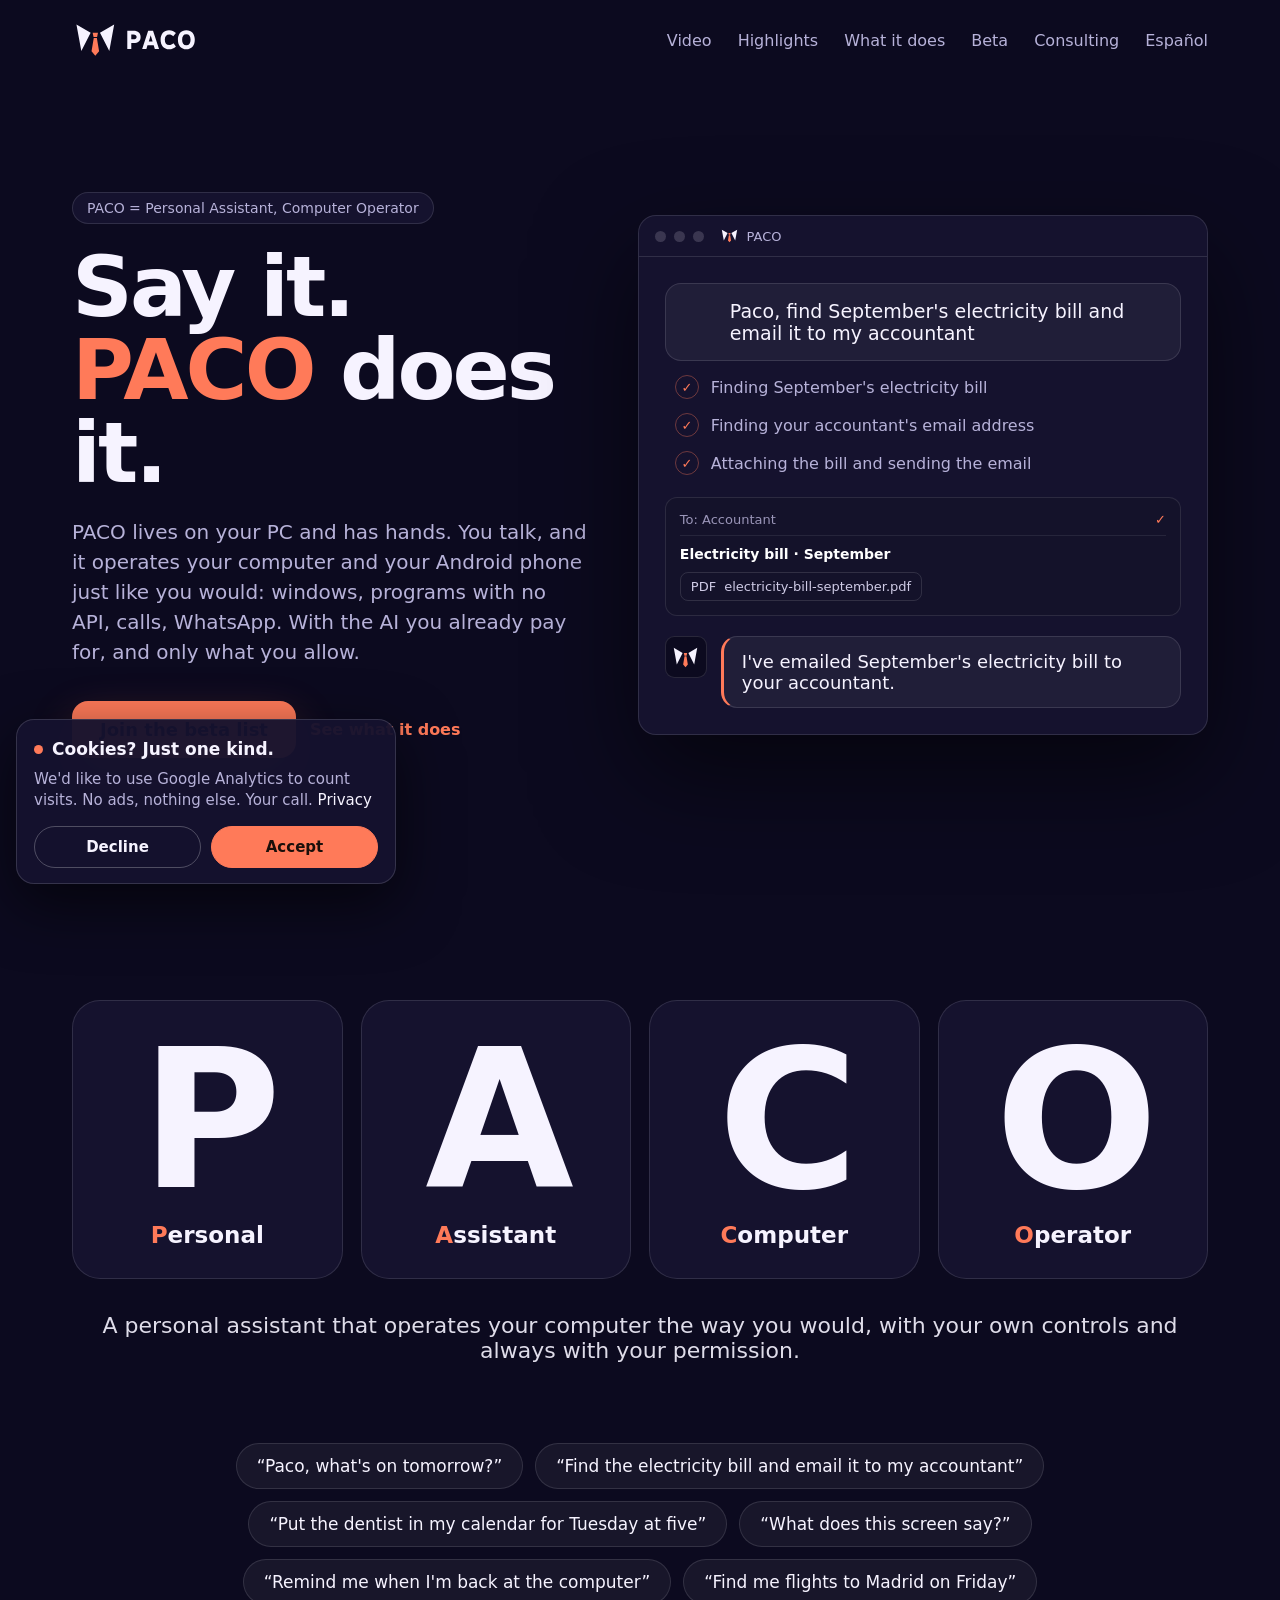
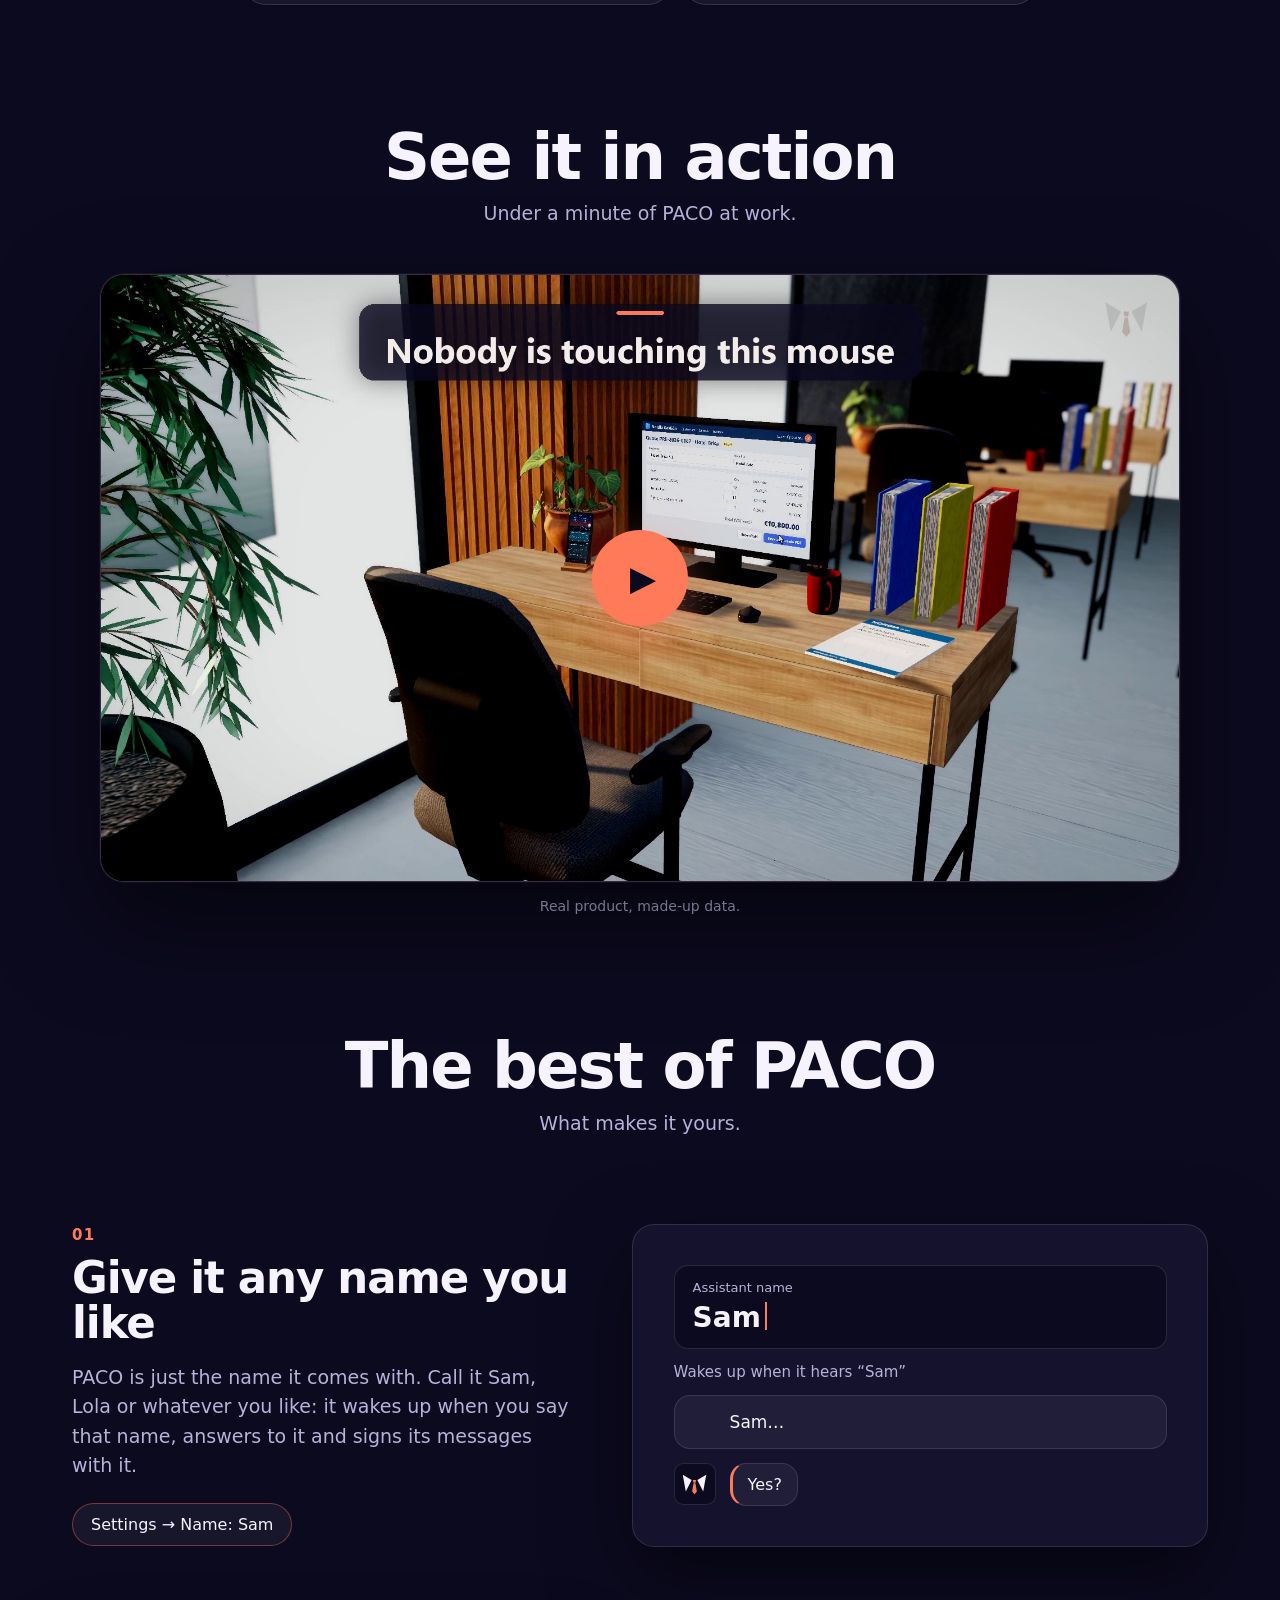
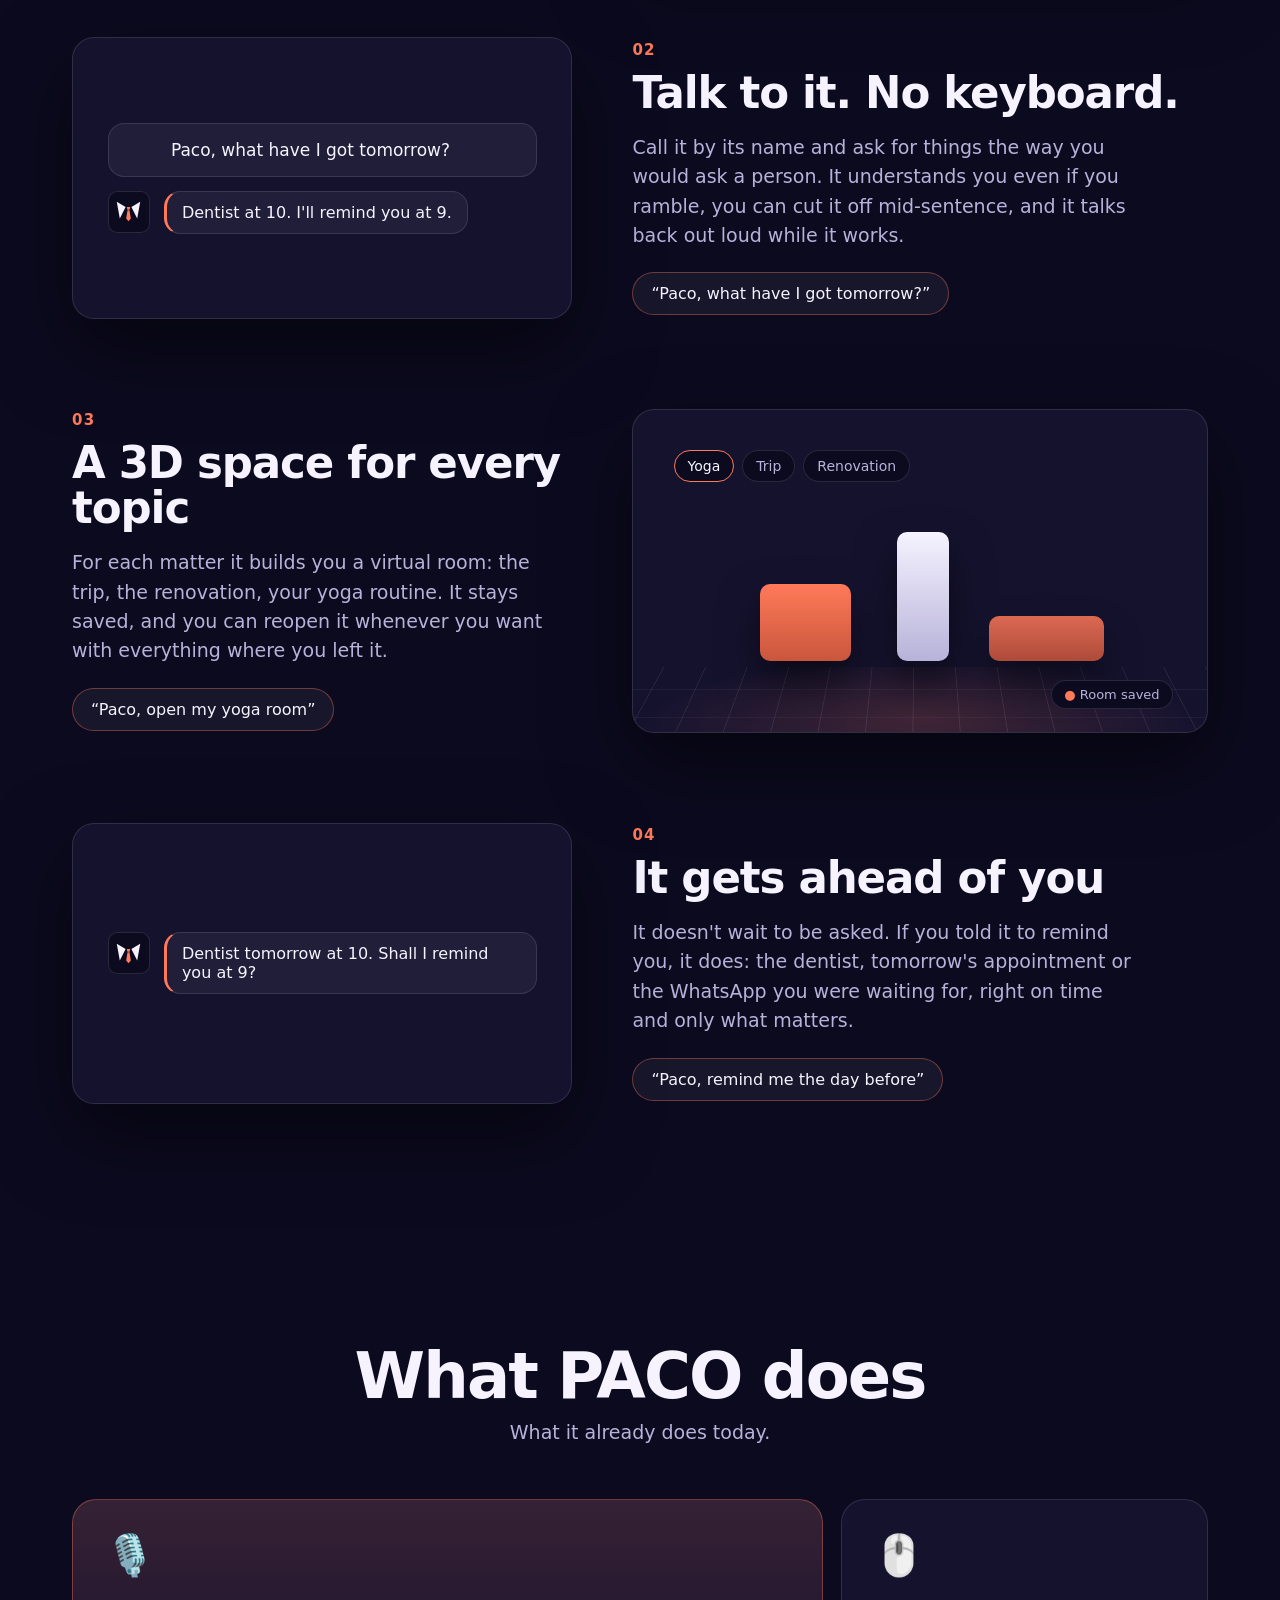
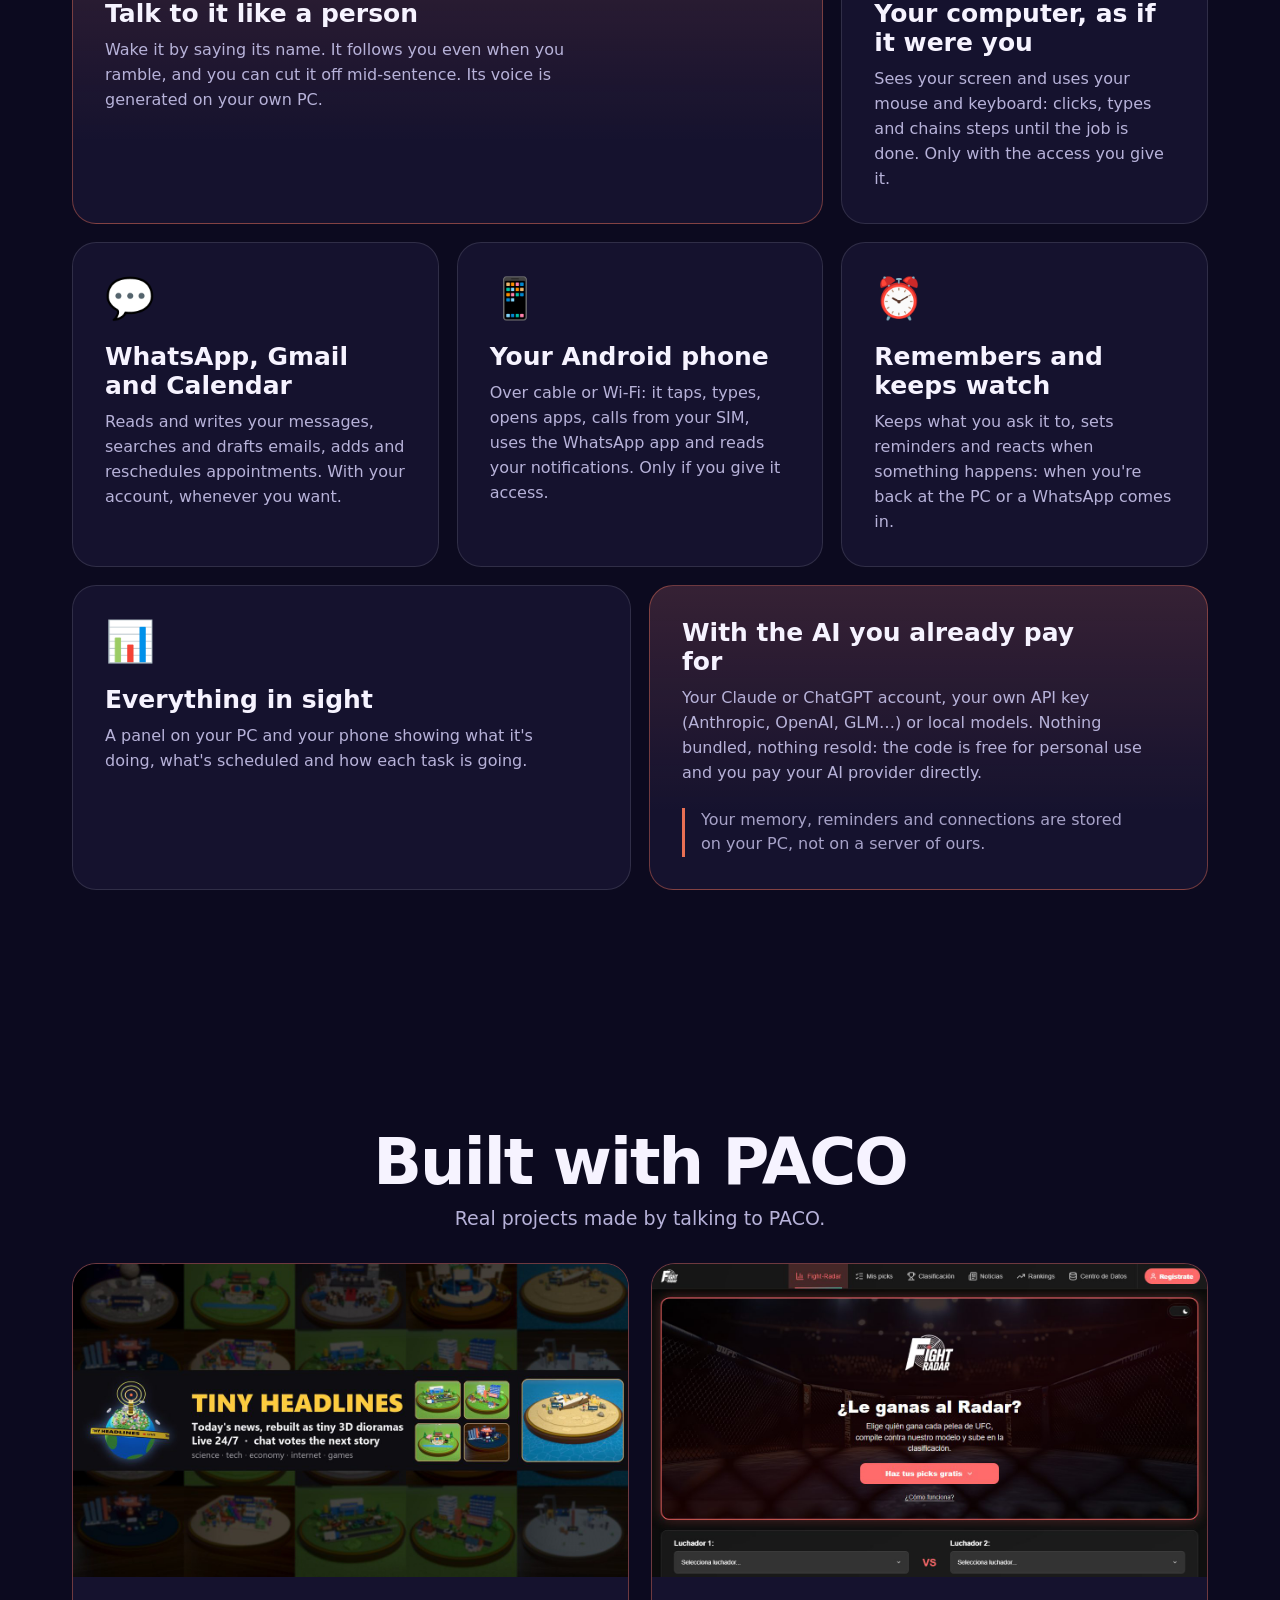
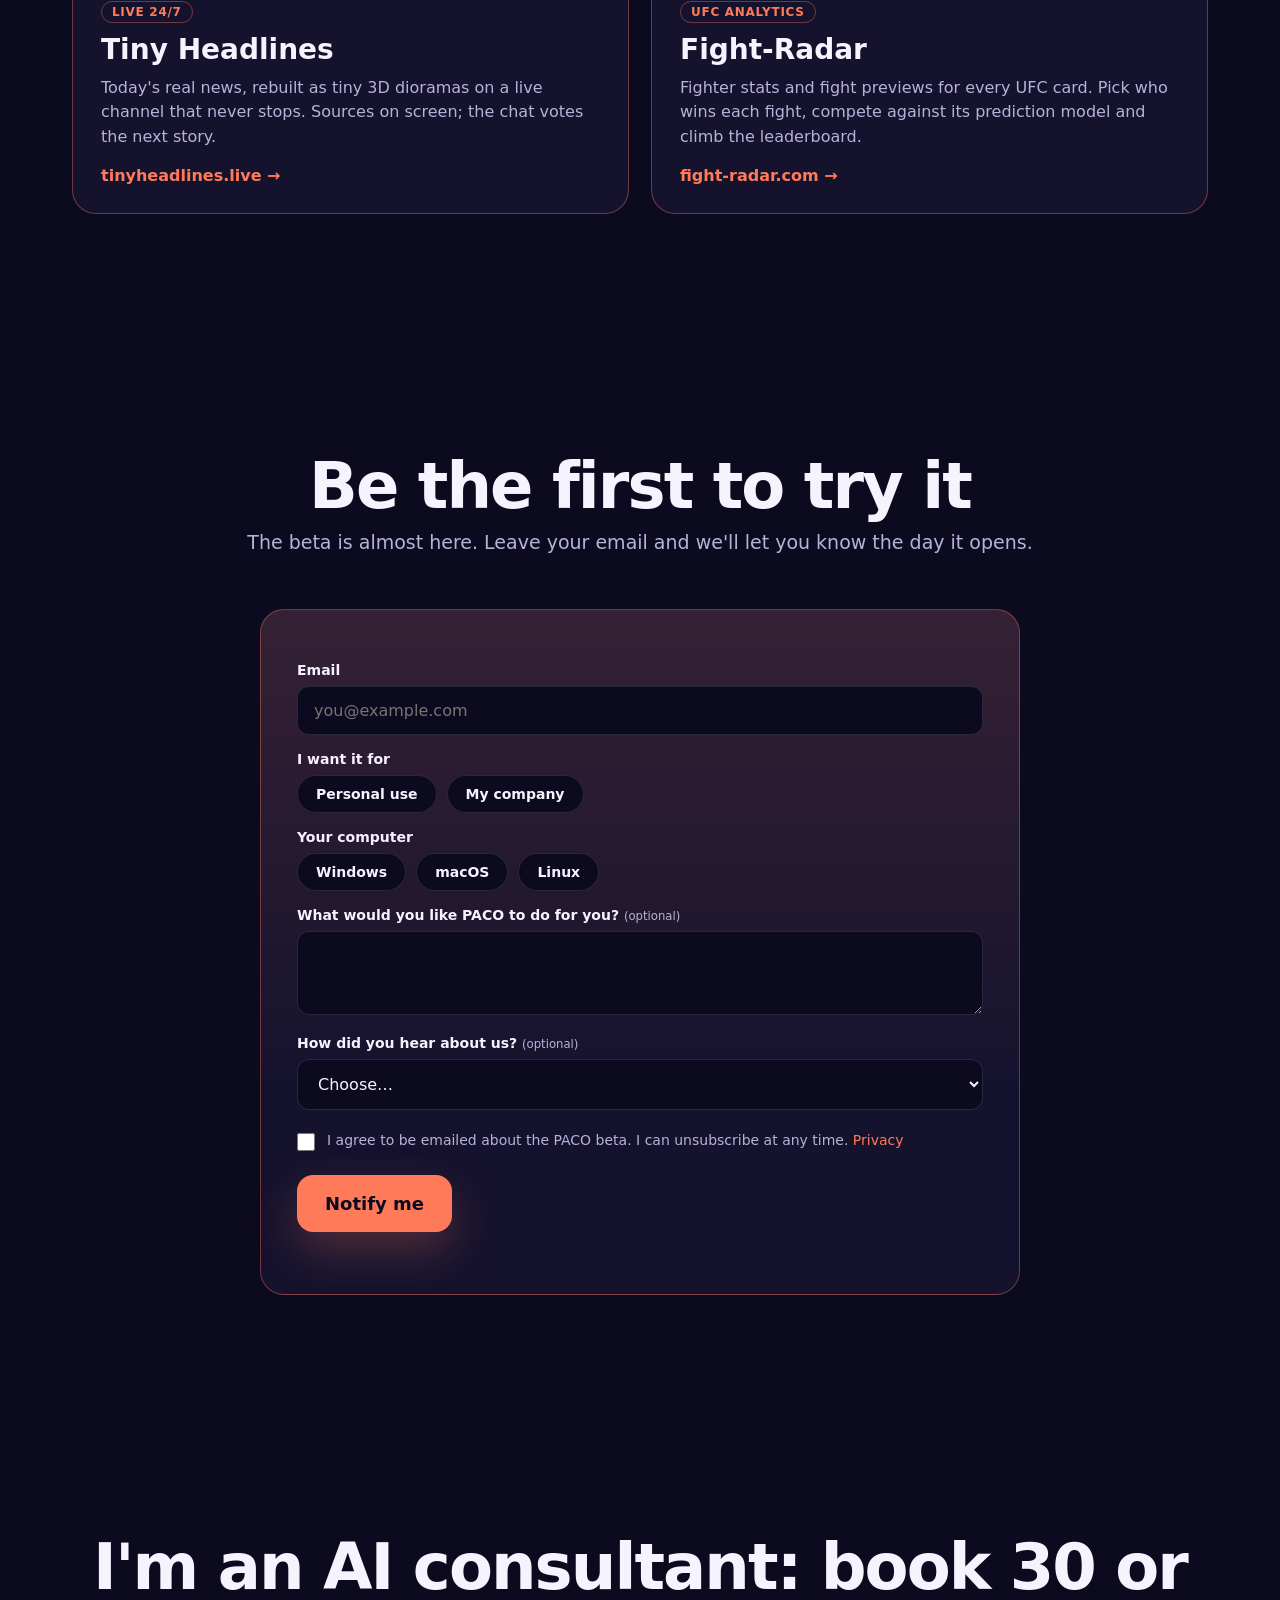
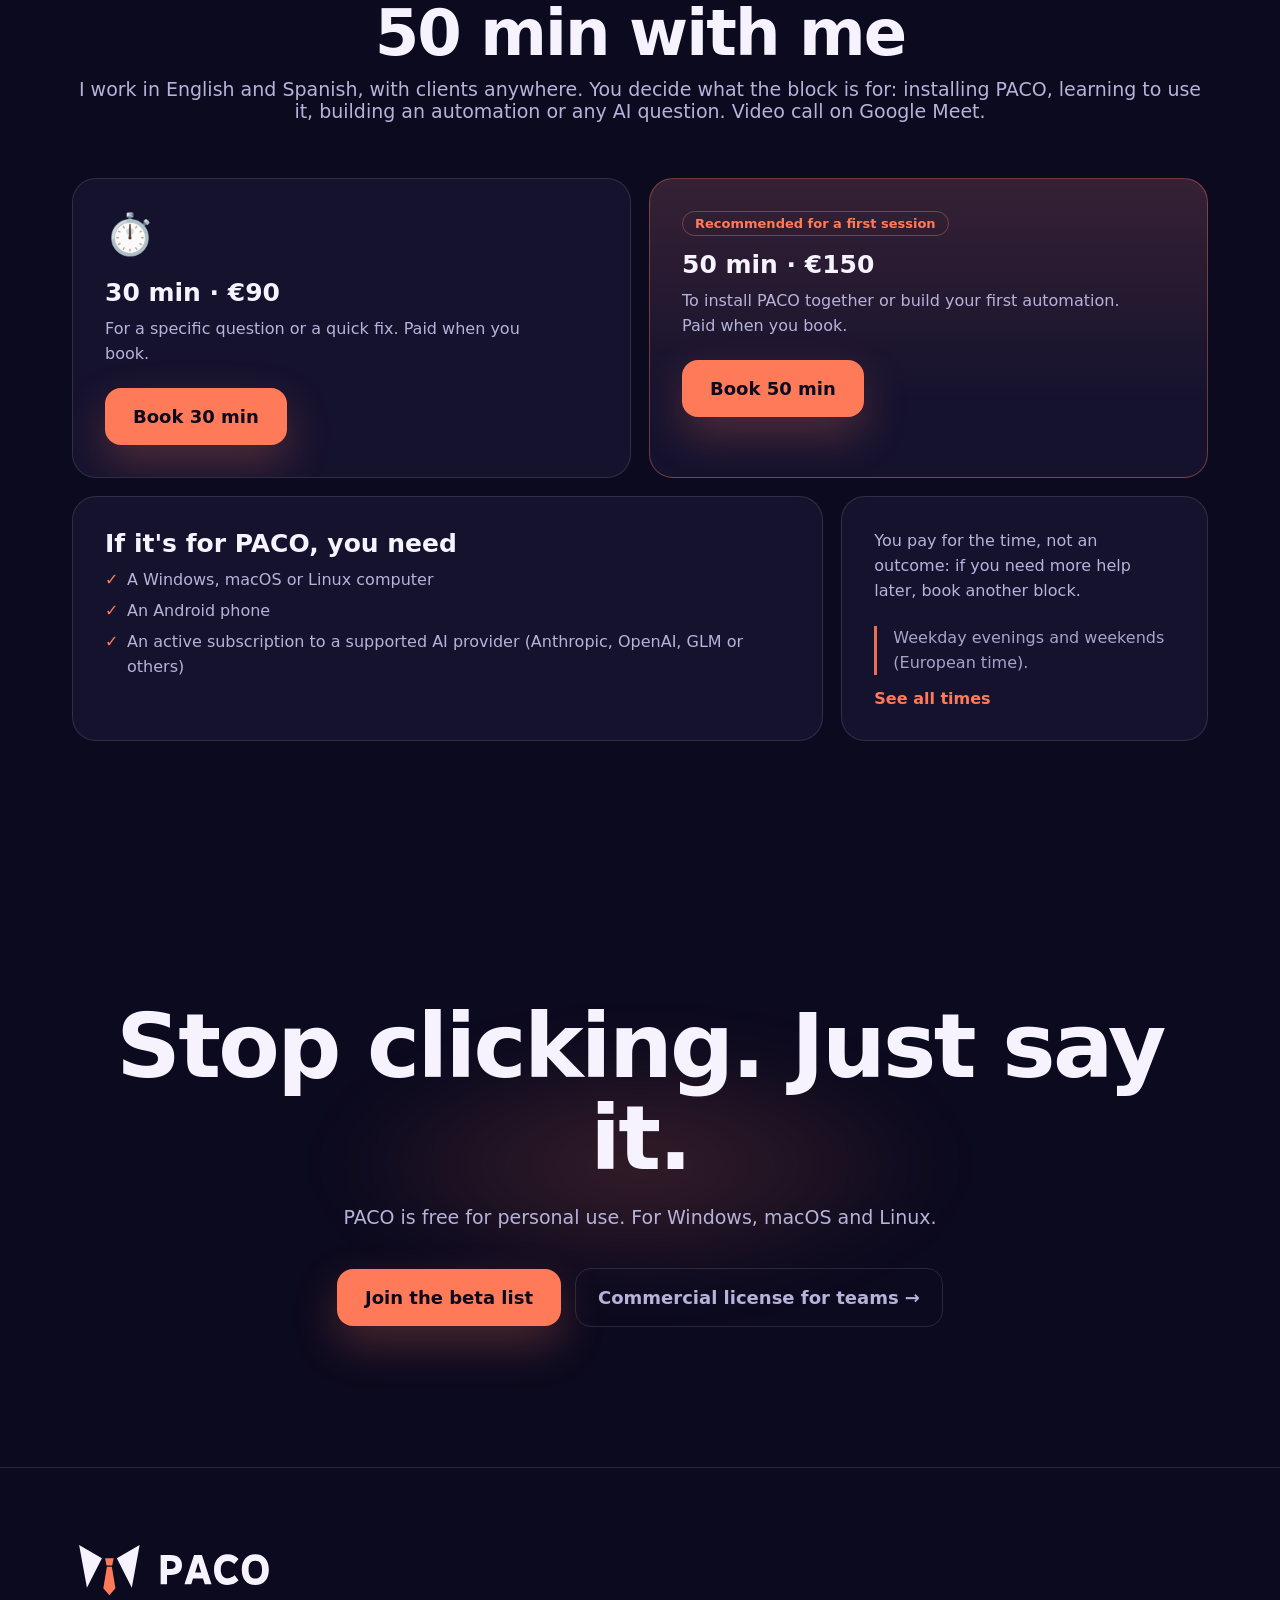
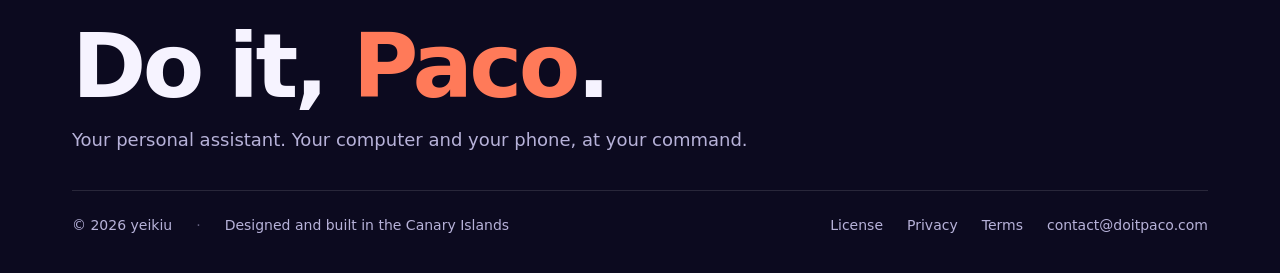
==== commit 500f0121: "Revert «iconos SVG propios»: se publicará todo junto al aprobar la propuesta Co-Authored-By: Claude " ====
--- a/index.html
+++ b/index.html
@@ -139,19 +139,7 @@
   .tile.w4{grid-column:span 4}.tile.w2{grid-column:span 2}.tile.w3{grid-column:span 3}
   .tile h3{font-size:25px;margin-bottom:10px;max-width:420px}
   .tile p{color:var(--mute);line-height:1.55;max-width:460px}
-  .tile .ico{width:48px;height:48px;margin-bottom:22px;color:var(--a);padding:9px;border-radius:14px;background:var(--a-soft);box-shadow:inset 0 0 0 1px var(--a-line)}
-  .tile .ico svg{width:100%;height:100%;display:block;overflow:visible}
-  .tile .ico path{stroke-dasharray:1;stroke-dashoffset:0}
-  .tile .ico .ring{transform-origin:16px 14px;animation:icoRing 2.4s ease-out infinite}
-  .tile .ico .dot{animation:icoDot 2.4s ease-in-out infinite}
-  .tile .ico .w{transform-box:fill-box;transform-origin:center;animation:icoWave 1.6s ease-in-out infinite}
-  .tile .ico .w:nth-child(2){animation-delay:.15s}.tile .ico .w:nth-child(3){animation-delay:.3s}.tile .ico .w:nth-child(4){animation-delay:.45s}.tile .ico .w:nth-child(5){animation-delay:.6s}
-  .rv .ico path{stroke-dashoffset:1}
-  .in .ico path{transition:stroke-dashoffset 1.1s cubic-bezier(.6,0,.2,1) .2s;stroke-dashoffset:0}
-  @keyframes icoWave{0%,100%{transform:scaleY(.55)}50%{transform:scaleY(1)}}
-  @keyframes icoRing{0%{transform:scale(.4);opacity:.9}100%{transform:scale(1.5);opacity:0}}
-  @keyframes icoDot{0%,100%{opacity:1}50%{opacity:.35}}
-  @media (prefers-reduced-motion:reduce){.tile .ico *{animation:none!important;transition:none!important;stroke-dashoffset:0!important}}
+  .tile .ico{font-size:40px;margin-bottom:20px}
   .tile.hot{background:linear-gradient(180deg,var(--a-soft),transparent 75%),var(--surf);border-color:var(--a-line)}
   /* BRAIN */
   .brain{display:grid;grid-template-columns:1fr 1fr;gap:50px;align-items:center}
@@ -353,12 +341,12 @@
 <section id="features"><div class="wrap">
   <div class="center"><h2 data-i18n="features.title">What PACO does</h2><p class="lead" data-i18n="features.sub">What it already does today.</p></div>
   <div class="bento">
-    <div class="tile w4 hot"><div class="ico"><svg viewBox="0 0 32 32" fill="none" stroke="currentColor" stroke-width="1.5" stroke-linecap="round" stroke-linejoin="round" aria-hidden="true"><path class="w" pathLength="1" d="M6 13v6"/><path class="w" pathLength="1" d="M11 9v14"/><path class="w" pathLength="1" d="M16 5v22"/><path class="w" pathLength="1" d="M21 10v12"/><path class="w" pathLength="1" d="M26 14v4"/></svg></div><h3 data-i18n="f1.title">Talk to it like a person</h3><p data-i18n="f1.text">Wake it by saying its name. It follows you even when you ramble, and you can cut it off mid-sentence. Its voice is generated on your own PC.</p></div>
-    <div class="tile w2"><div class="ico"><svg viewBox="0 0 32 32" fill="none" stroke="currentColor" stroke-width="1.5" stroke-linecap="round" stroke-linejoin="round" aria-hidden="true"><path pathLength="1" d="M9 6l0 19 5-5 3.5 7.5 3-1.4-3.5-7.4 7 0z"/><path pathLength="1" d="M20 5.5a6 6 0 0 1 5.5 5.5"/><path pathLength="1" d="M21 2a10 10 0 0 1 8.5 8.5"/></svg></div><h3 data-i18n="f2.title">Your computer, as if it were you</h3><p data-i18n="f2.text">Sees your screen and uses your mouse and keyboard: clicks, types and chains steps until the job is done. Only with the access you give it.</p></div>
-    <div class="tile w2"><div class="ico"><svg viewBox="0 0 32 32" fill="none" stroke="currentColor" stroke-width="1.5" stroke-linecap="round" stroke-linejoin="round" aria-hidden="true"><path pathLength="1" d="M5 7h15a2 2 0 0 1 2 2v8a2 2 0 0 1-2 2h-8l-5 4v-4H5a2 2 0 0 1-2-2V9a2 2 0 0 1 2-2z"/><path pathLength="1" d="M14 23h11a2 2 0 0 0 2-2v-8"/><path pathLength="1" d="M22 13l5 3"/></svg></div><h3 data-i18n="f3.title">WhatsApp, Gmail and Calendar</h3><p data-i18n="f3.text">Reads and writes your messages, searches and drafts emails, adds and reschedules appointments. With your account, whenever you want.</p></div>
-    <div class="tile w2"><div class="ico"><svg viewBox="0 0 32 32" fill="none" stroke="currentColor" stroke-width="1.5" stroke-linecap="round" stroke-linejoin="round" aria-hidden="true"><path pathLength="1" d="M10 3h12a2 2 0 0 1 2 2v22a2 2 0 0 1-2 2H10a2 2 0 0 1-2-2V5a2 2 0 0 1 2-2z"/><path pathLength="1" d="M14 25.5h4"/><circle class="dot" cx="16" cy="14" r="1.6" fill="currentColor" stroke="none"/><circle class="ring" cx="16" cy="14" r="5"/></svg></div><h3 data-i18n="f4.title">Your Android phone</h3><p data-i18n="f4.text">Over cable or Wi-Fi: it taps, types, opens apps, calls from your SIM, uses the WhatsApp app and reads your notifications. Only if you give it access.</p></div>
-    <div class="tile w2"><div class="ico"><svg viewBox="0 0 32 32" fill="none" stroke="currentColor" stroke-width="1.5" stroke-linecap="round" stroke-linejoin="round" aria-hidden="true"><path pathLength="1" d="M16 4a12 12 0 1 1 0 24 12 12 0 0 1 0-24z"/><path pathLength="1" d="M16 9v7l4.5 3"/><circle class="dot" cx="25" cy="7" r="2" fill="currentColor" stroke="none"/></svg></div><h3 data-i18n="f5.title">Remembers and keeps watch</h3><p data-i18n="f5.text">Keeps what you ask it to, sets reminders and reacts when something happens: when you're back at the PC or a WhatsApp comes in.</p></div>
-    <div class="tile w3"><div class="ico"><svg viewBox="0 0 32 32" fill="none" stroke="currentColor" stroke-width="1.5" stroke-linecap="round" stroke-linejoin="round" aria-hidden="true"><path pathLength="1" d="M4 9h16"/><path pathLength="1" d="M4 16h20"/><path pathLength="1" d="M4 23h12"/><circle cx="26" cy="9" r="1.8" fill="currentColor" stroke="none"/><circle class="dot" cx="28" cy="16" r="1.8" fill="currentColor" stroke="none"/><circle cx="20" cy="23" r="1.8" fill="currentColor" stroke="none" opacity=".45"/></svg></div><h3 data-i18n="f6.title">Everything in sight</h3><p data-i18n="f6.text">A panel on your PC and your phone showing what it's doing, what's scheduled and how each task is going.</p></div>
+    <div class="tile w4 hot"><div class="ico">🎙️</div><h3 data-i18n="f1.title">Talk to it like a person</h3><p data-i18n="f1.text">Wake it by saying its name. It follows you even when you ramble, and you can cut it off mid-sentence. Its voice is generated on your own PC.</p></div>
+    <div class="tile w2"><div class="ico">🖱️</div><h3 data-i18n="f2.title">Your computer, as if it were you</h3><p data-i18n="f2.text">Sees your screen and uses your mouse and keyboard: clicks, types and chains steps until the job is done. Only with the access you give it.</p></div>
+    <div class="tile w2"><div class="ico">💬</div><h3 data-i18n="f3.title">WhatsApp, Gmail and Calendar</h3><p data-i18n="f3.text">Reads and writes your messages, searches and drafts emails, adds and reschedules appointments. With your account, whenever you want.</p></div>
+    <div class="tile w2"><div class="ico">📱</div><h3 data-i18n="f4.title">Your Android phone</h3><p data-i18n="f4.text">Over cable or Wi-Fi: it taps, types, opens apps, calls from your SIM, uses the WhatsApp app and reads your notifications. Only if you give it access.</p></div>
+    <div class="tile w2"><div class="ico">⏰</div><h3 data-i18n="f5.title">Remembers and keeps watch</h3><p data-i18n="f5.text">Keeps what you ask it to, sets reminders and reacts when something happens: when you're back at the PC or a WhatsApp comes in.</p></div>
+    <div class="tile w3"><div class="ico">📊</div><h3 data-i18n="f6.title">Everything in sight</h3><p data-i18n="f6.text">A panel on your PC and your phone showing what it's doing, what's scheduled and how each task is going.</p></div>
     <div class="tile w3 hot brainbox"><h3 data-i18n="brain.title">With the AI you already pay for</h3><p data-i18n="brain.text">Your Claude or ChatGPT account, your own API key (Anthropic, OpenAI, GLM…) or local models. Nothing bundled, nothing resold: the code is free for personal use and you pay your AI provider directly.</p><p class="note" data-i18n="brain.local">Your memory, reminders and connections are stored on your PC, not on a server of ours.</p></div>
   </div>
 </div></section>
@@ -425,7 +413,7 @@
 <section id="consulting"><div class="wrap">
   <div class="center"><h2 data-i18n="consult.title">I'm an AI consultant: book 30 or 50 min with me</h2><p class="lead" data-i18n="consult.sub">I work in English and Spanish, with clients anywhere. You decide what the block is for: installing PACO, learning to use it, building an automation or any AI question. Video call on Google Meet.</p></div>
   <div class="bento">
-    <div class="tile w3"><h3 data-i18n="consult.b30.title">30 min · €90</h3><p data-i18n="consult.b30.text">For a specific question or a quick fix. Paid when you book.</p><a class="cta" href="https://cal.com/jqdevai/30min" target="_blank" rel="noopener" data-i18n="consult.b30.cta">Book 30 min</a></div>
+    <div class="tile w3"><div class="ico">⏱️</div><h3 data-i18n="consult.b30.title">30 min · €90</h3><p data-i18n="consult.b30.text">For a specific question or a quick fix. Paid when you book.</p><a class="cta" href="https://cal.com/jqdevai/30min" target="_blank" rel="noopener" data-i18n="consult.b30.cta">Book 30 min</a></div>
     <div class="tile w3 hot"><span class="badge" data-i18n="consult.b50.badge">Recommended for a first session</span><h3 data-i18n="consult.b50.title">50 min · €150</h3><p data-i18n="consult.b50.text">To install PACO together or build your first automation. Paid when you book.</p><a class="cta" href="https://cal.com/jqdevai/50min" target="_blank" rel="noopener" data-i18n="consult.b50.cta">Book 50 min</a></div>
     <div class="tile w4"><h3 data-i18n="consult.req.title">If it's for PACO, you need</h3><ul class="req"><li data-i18n="consult.req.1">A Windows, macOS or Linux computer</li><li data-i18n="consult.req.2">An Android phone</li><li data-i18n="consult.req.3">An active subscription to a supported AI provider (Anthropic, OpenAI, GLM or others)</li></ul></div>
     <div class="tile w2"><p data-i18n="consult.fine">You pay for the time, not an outcome: if you need more help later, book another block.</p><p class="note" data-i18n="consult.hours">Weekday evenings and weekends (European time).</p><a class="more" href="https://cal.com/jqdevai" target="_blank" rel="noopener" data-i18n="consult.all">See all times</a></div>
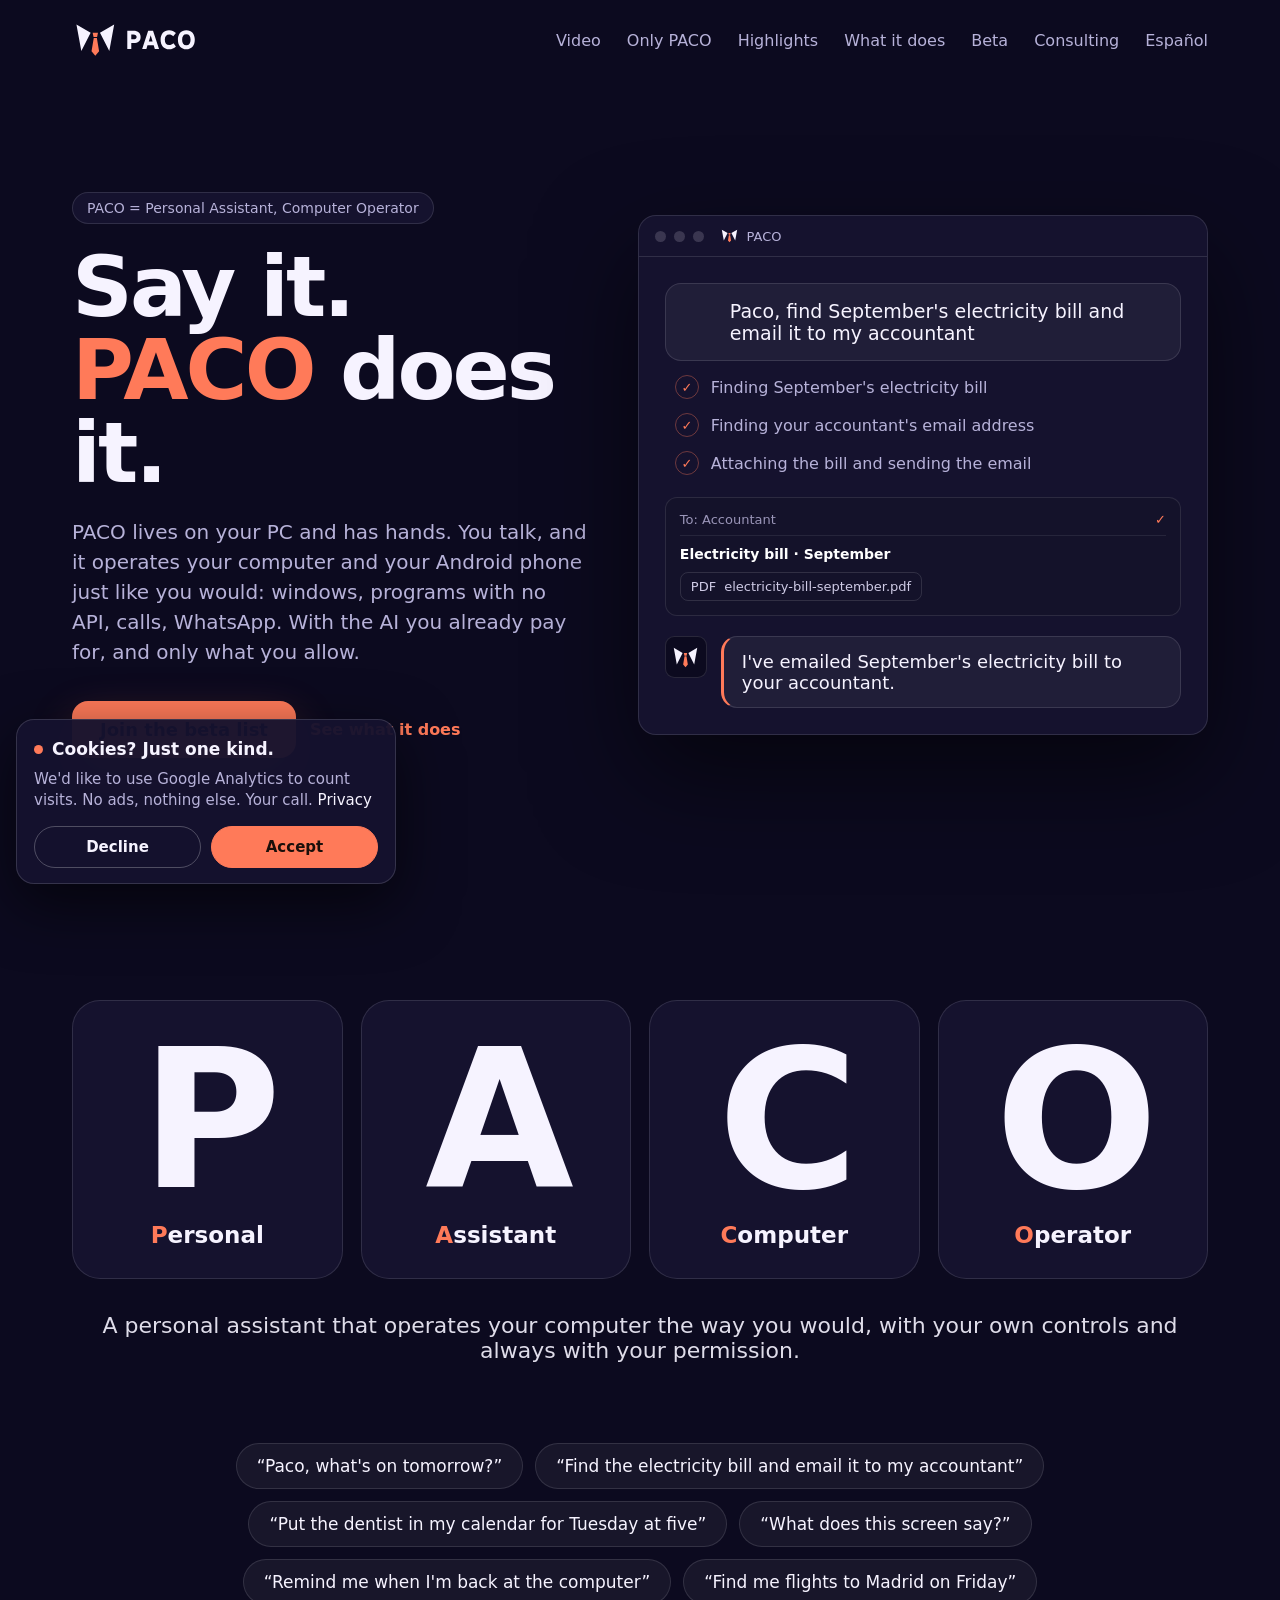
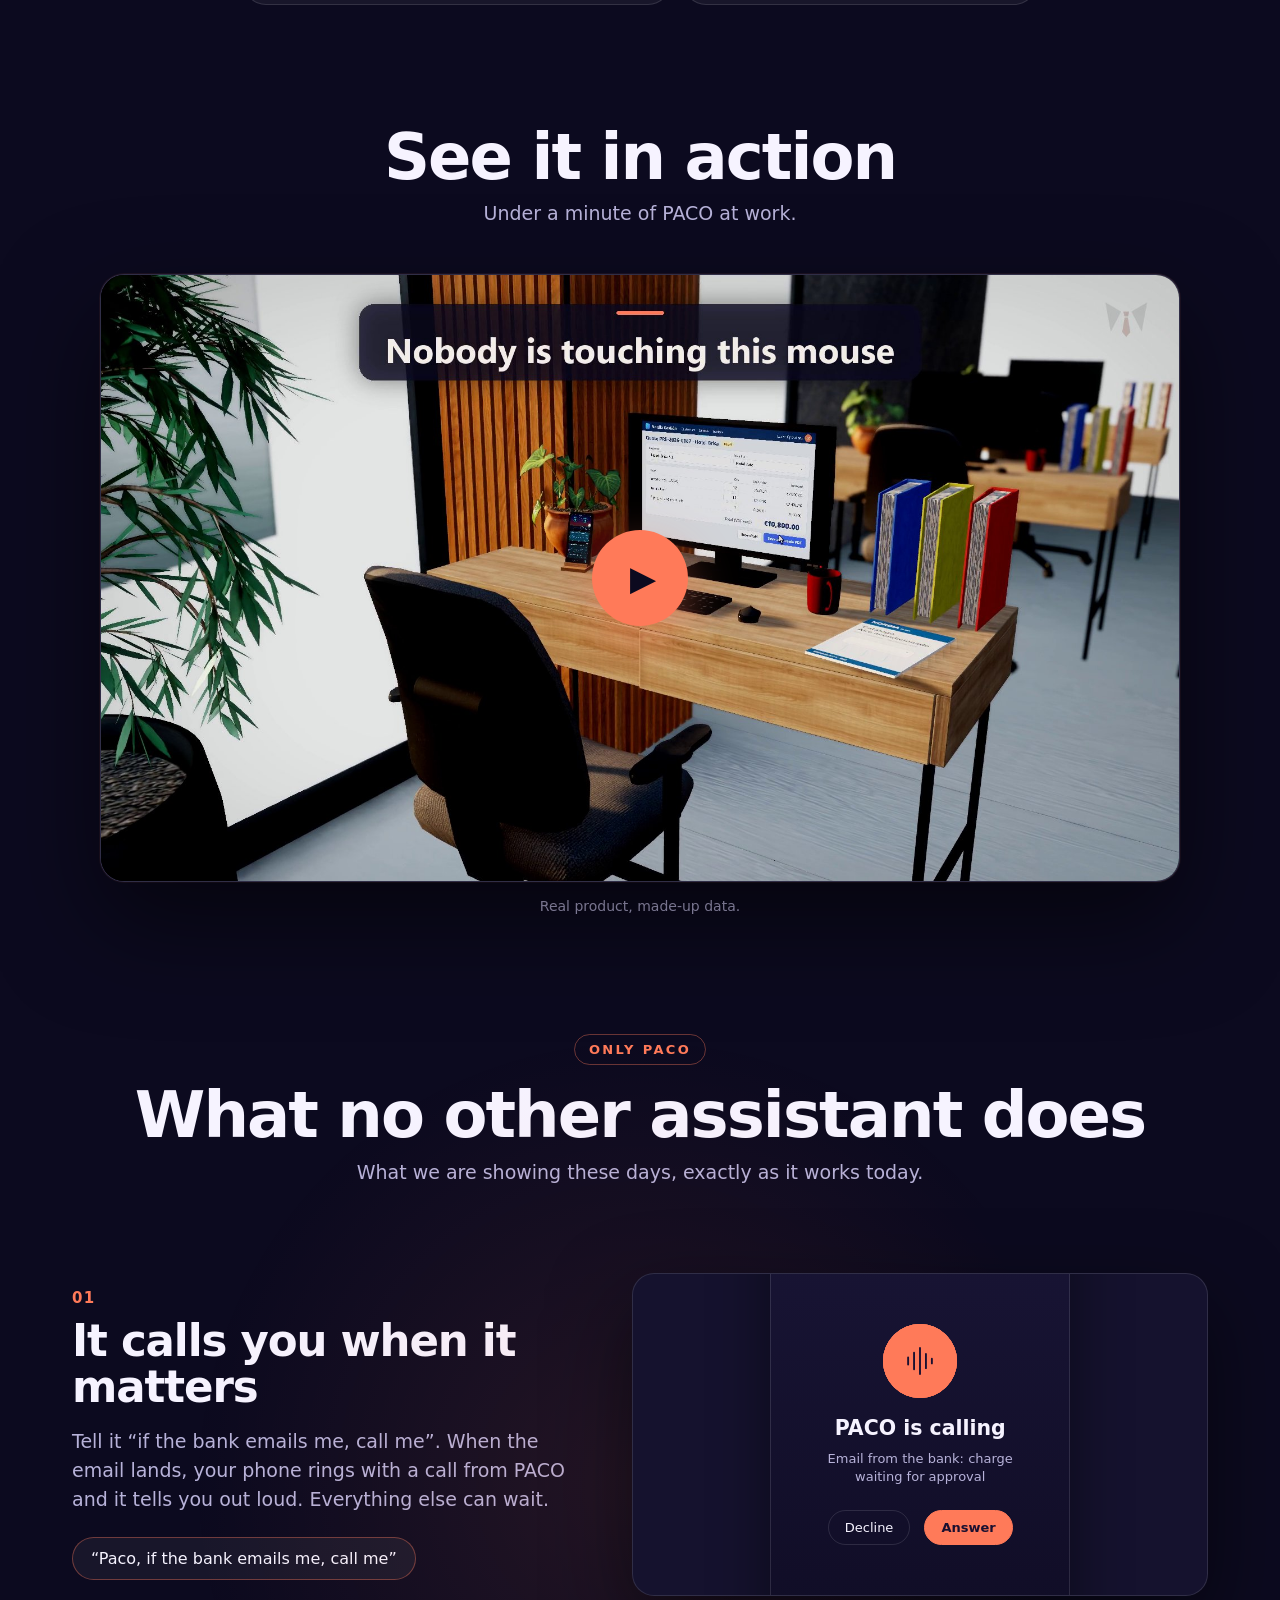
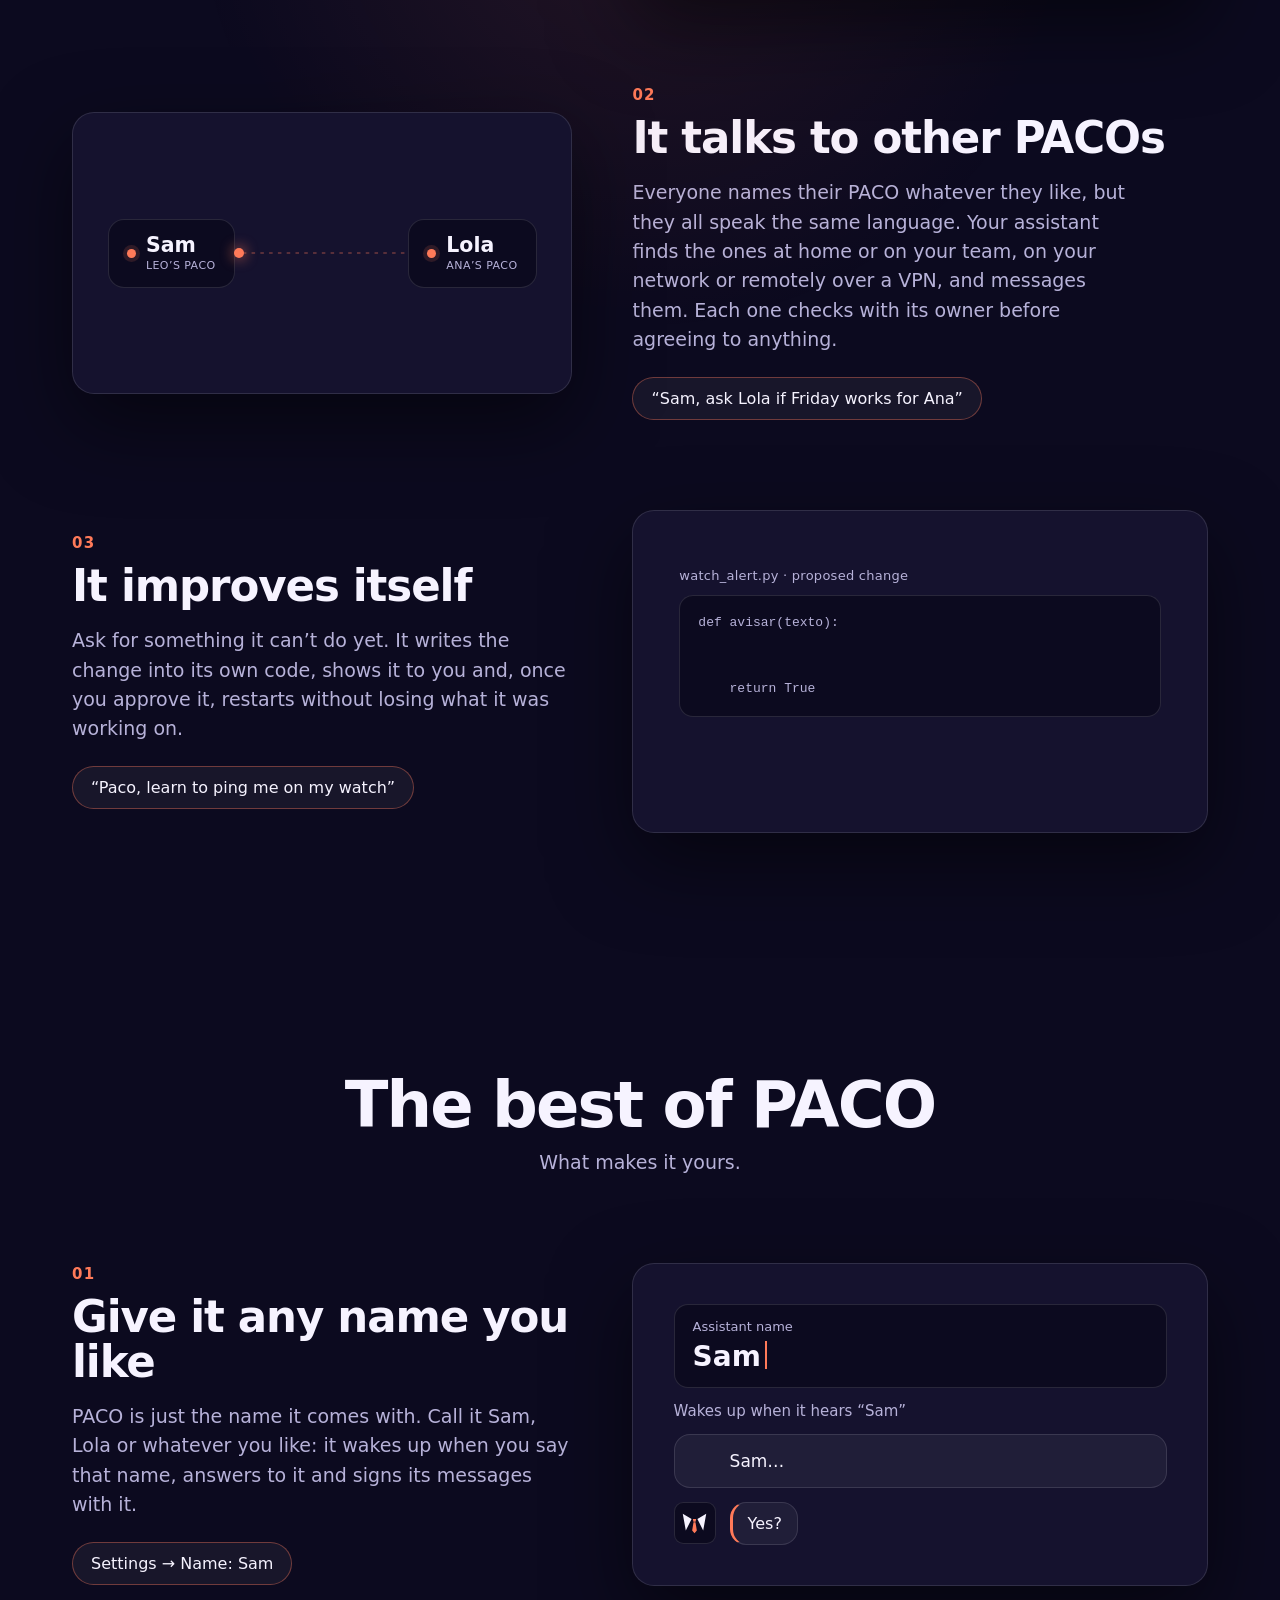
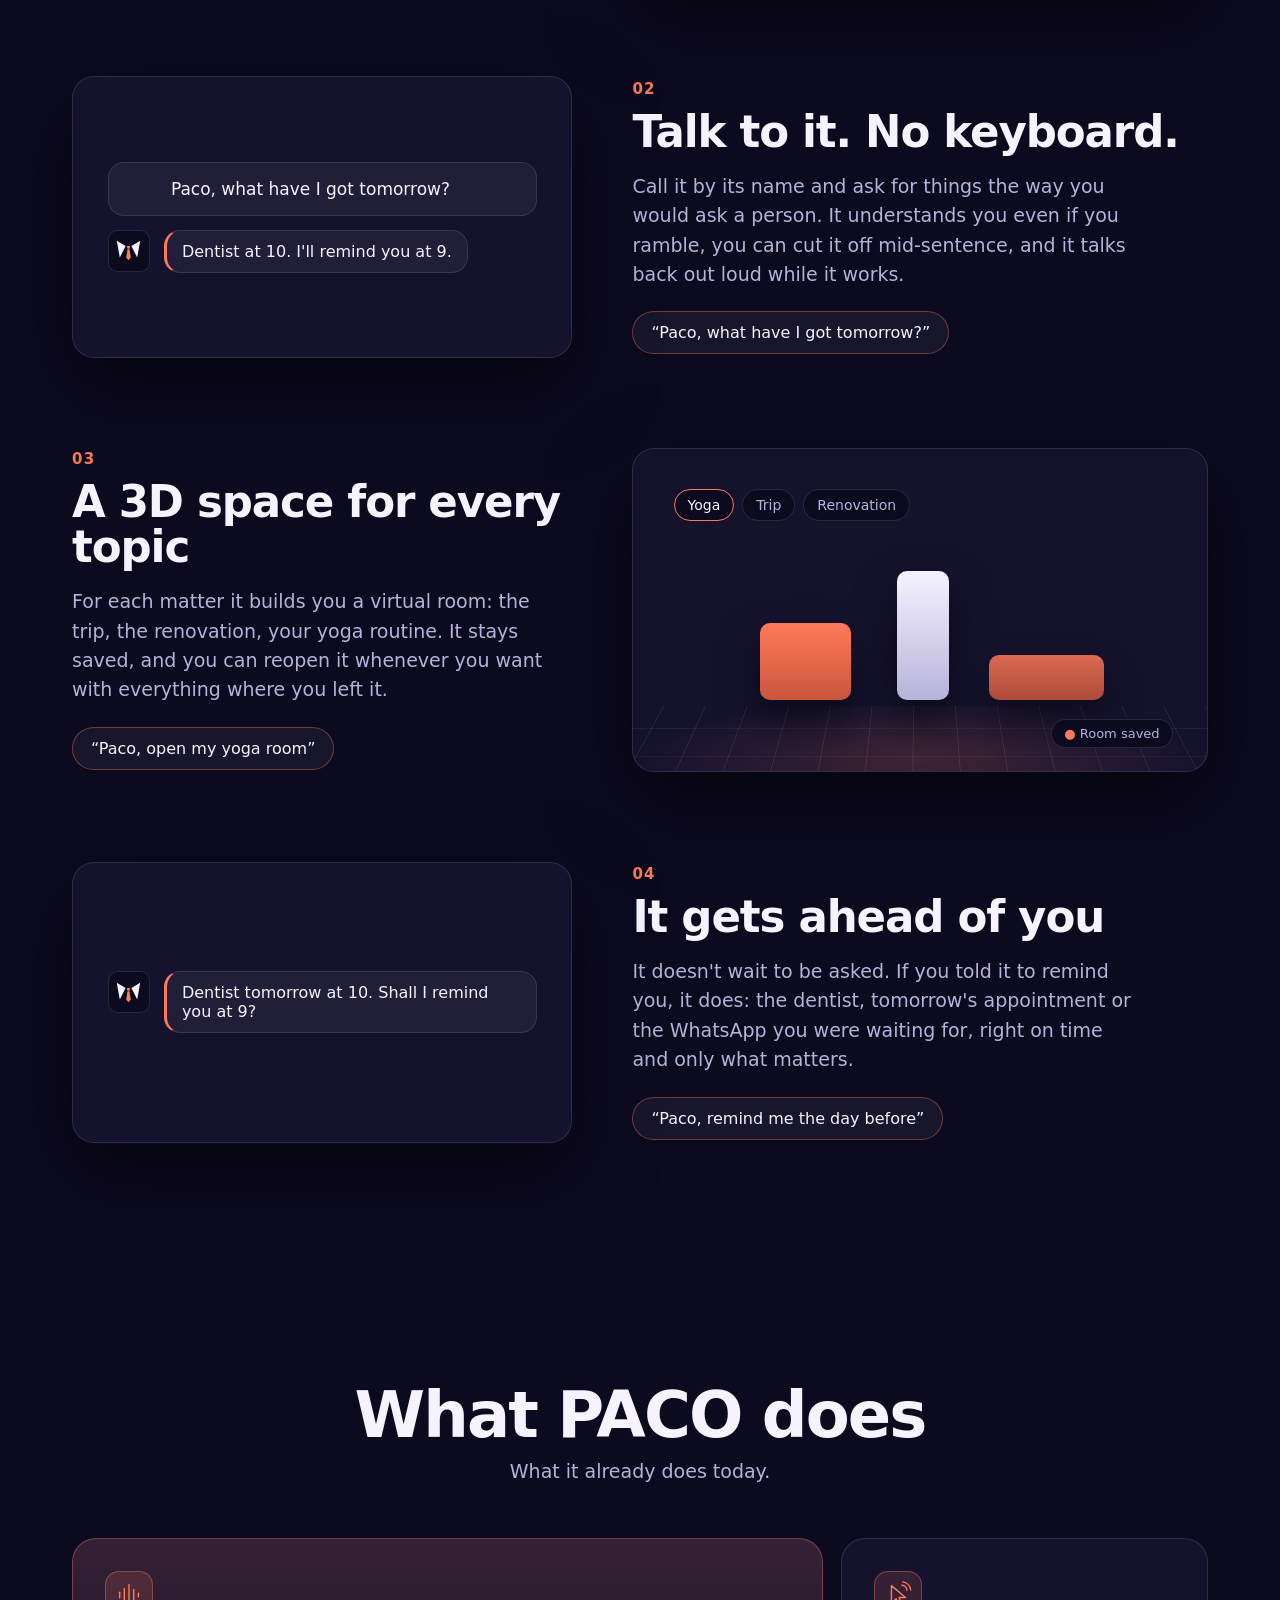
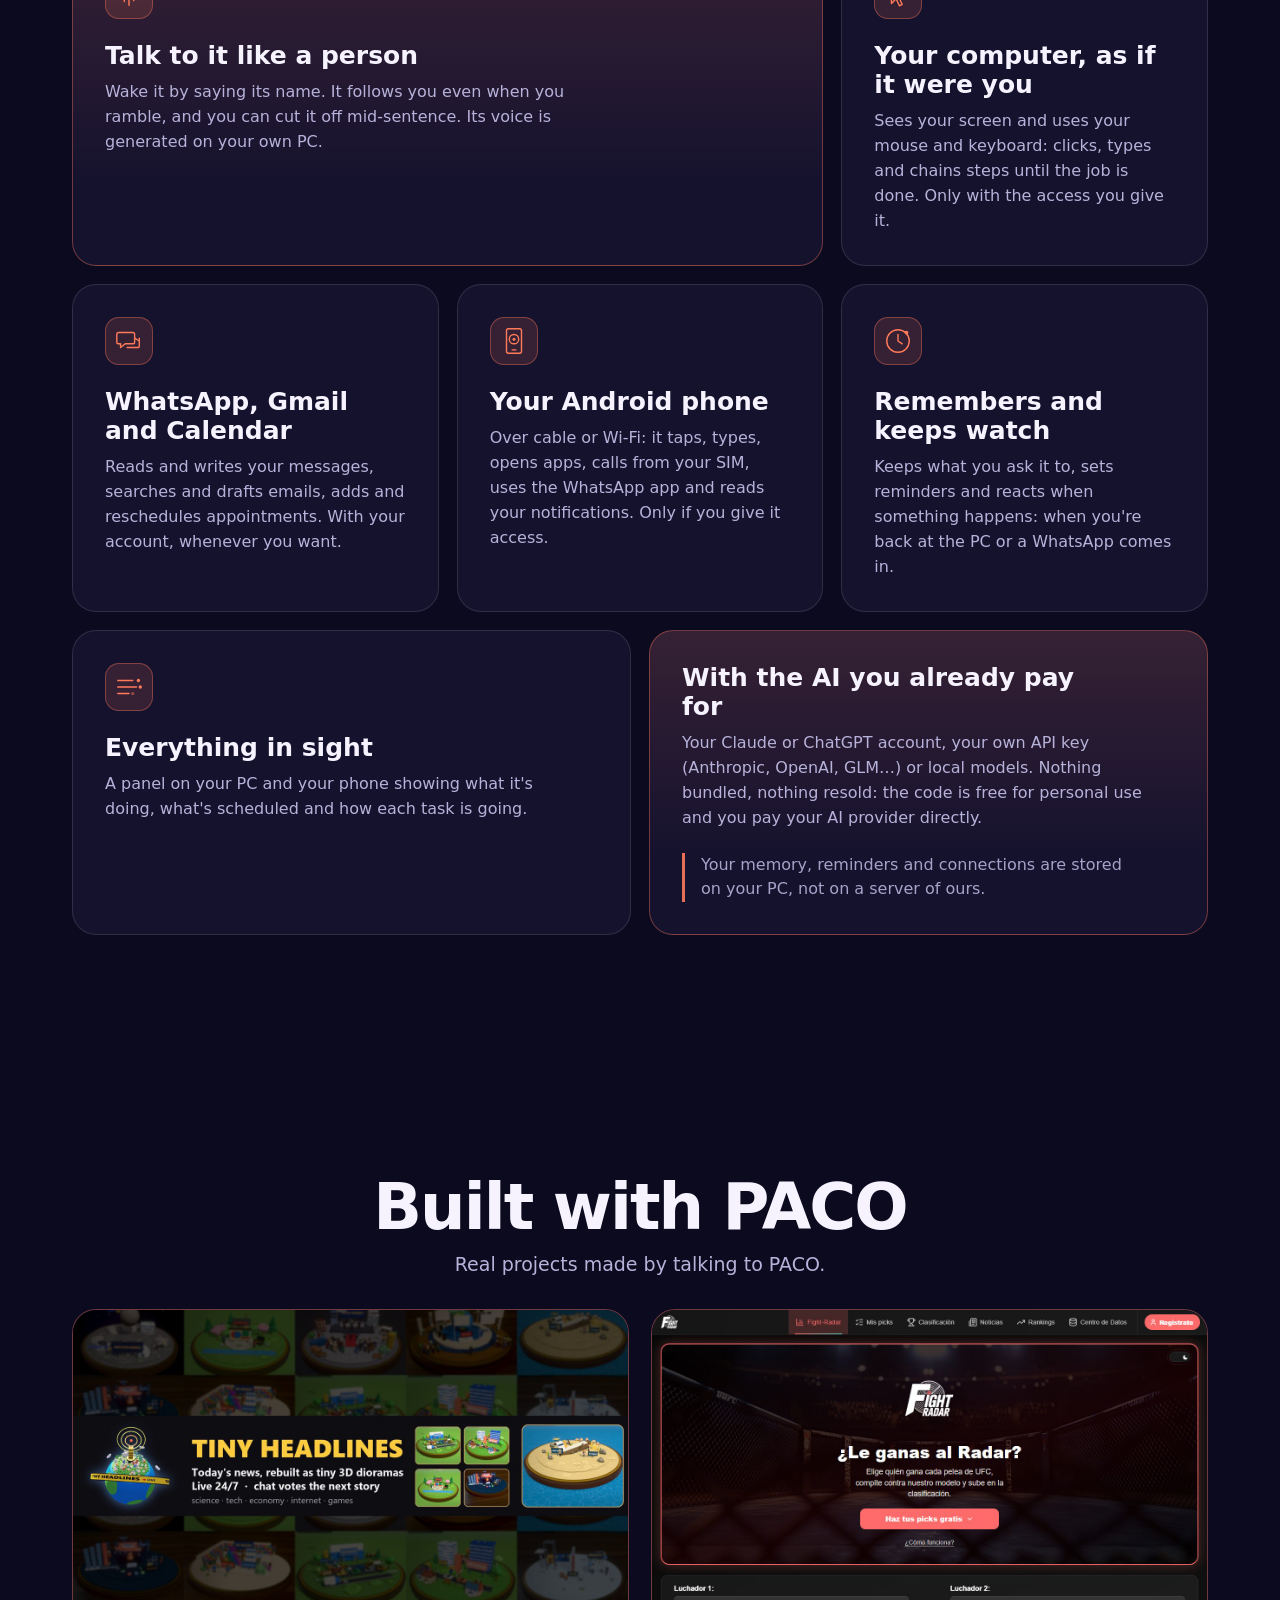
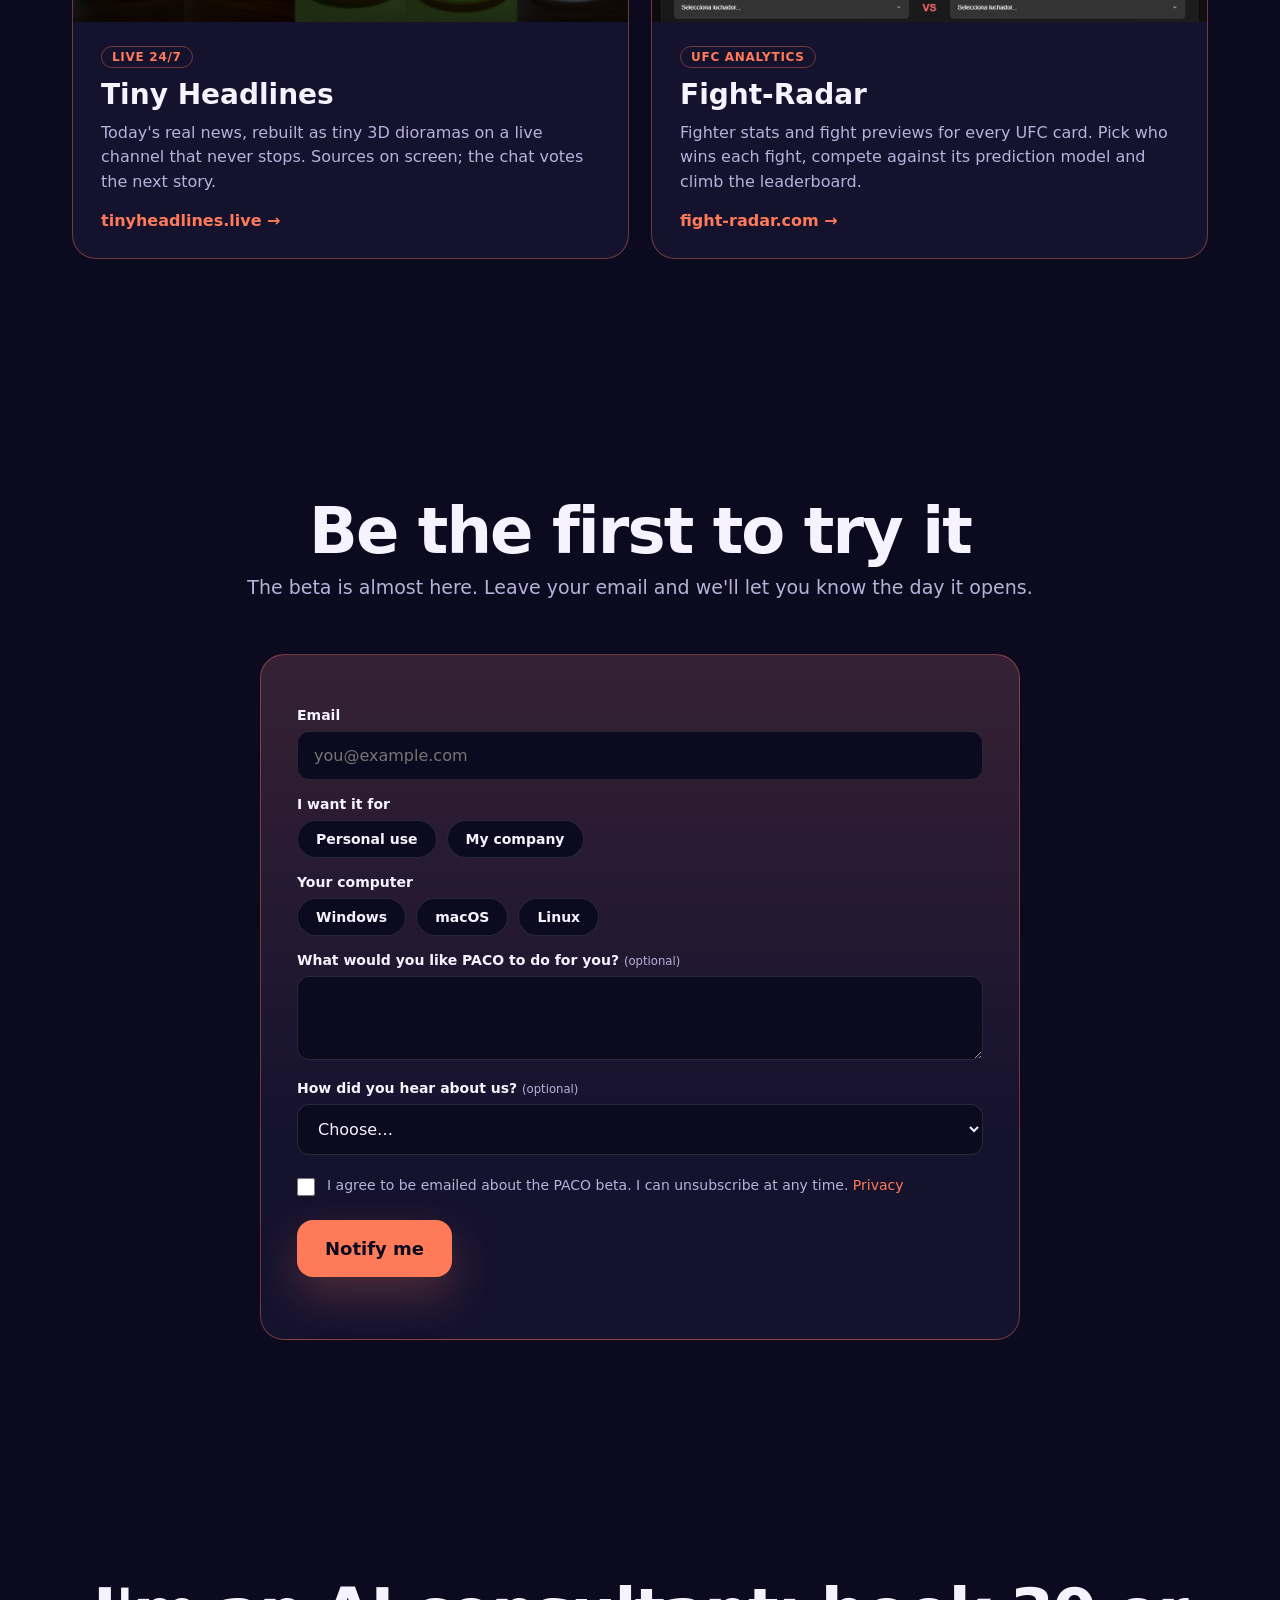
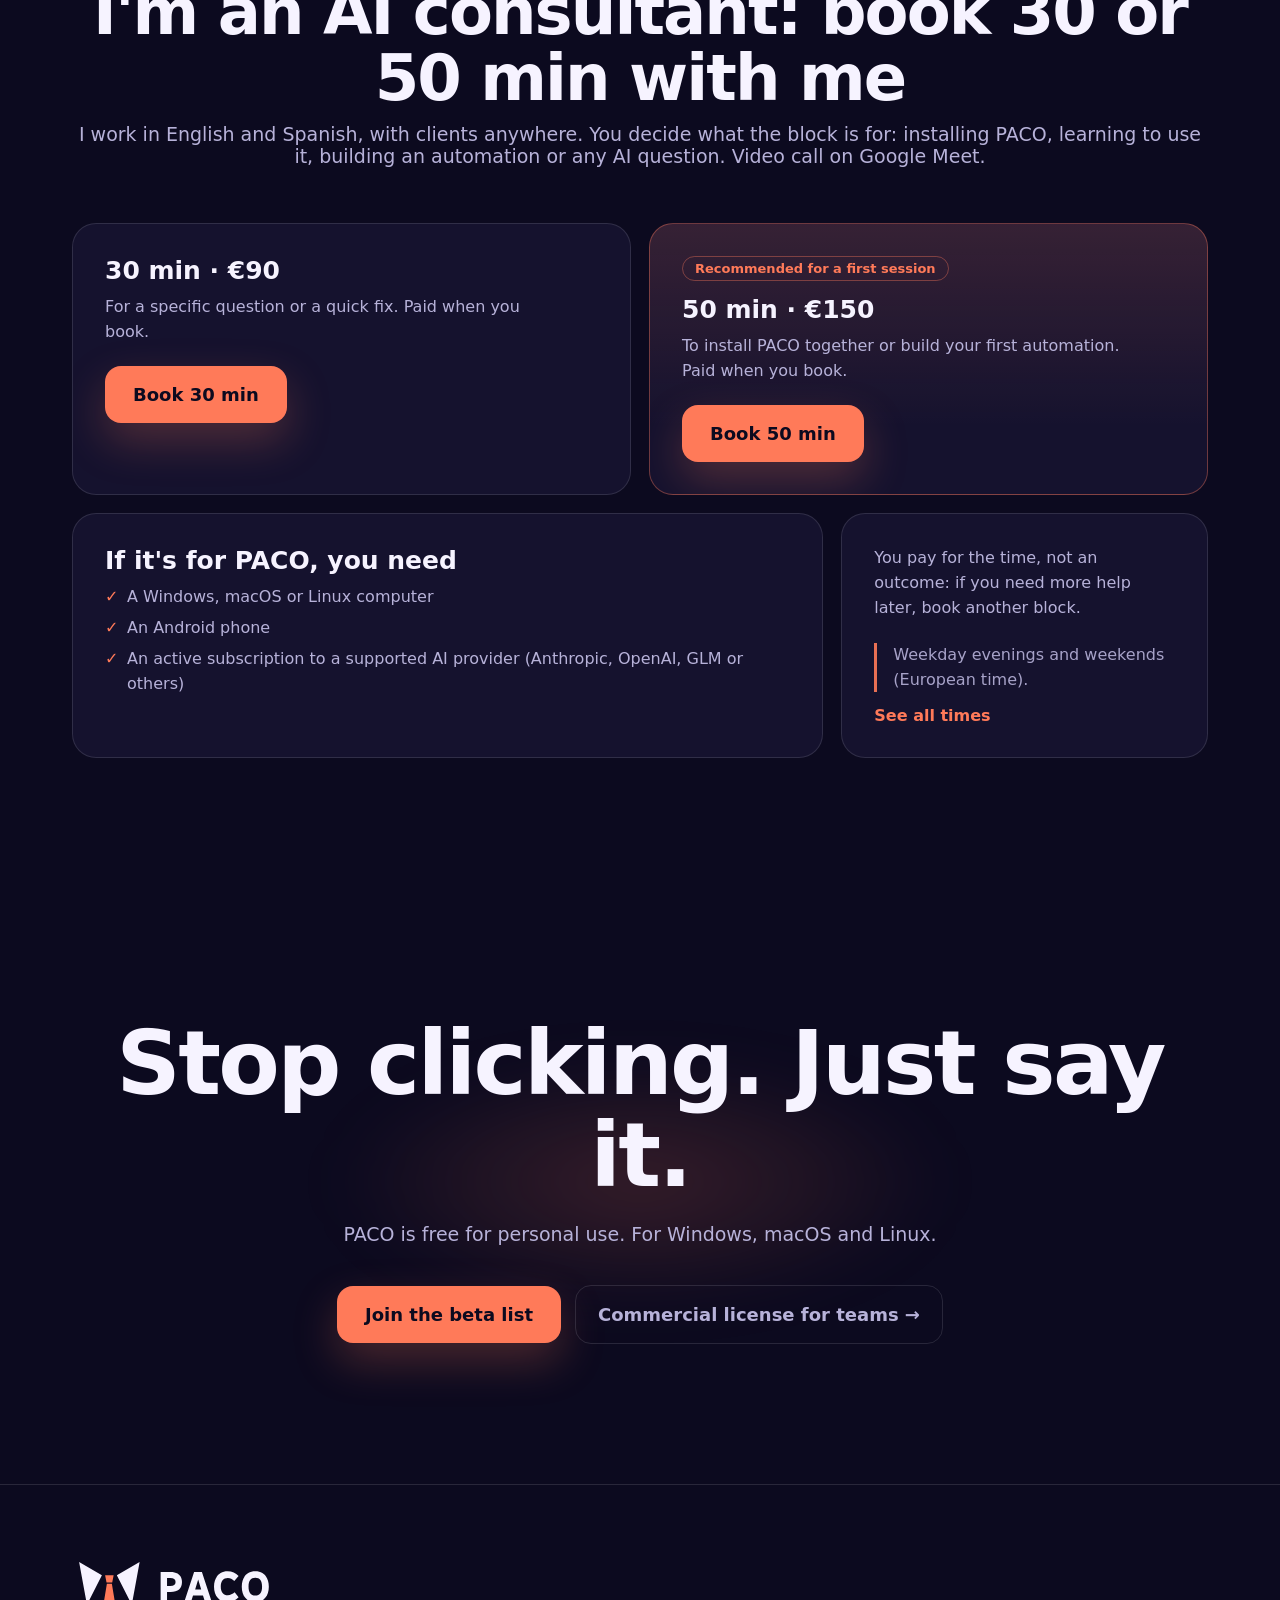
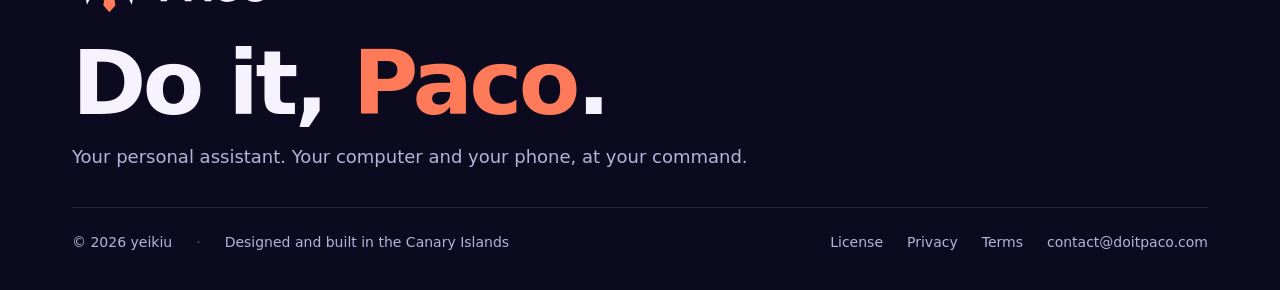
==== commit f84a8db1: "Propuesta: sección «Lo que ningún otro asistente hace» (#unique) Co-Authored-By: Claude Opus 5.5 <no" ====
--- a/index.html
+++ b/index.html
@@ -104,6 +104,57 @@
   .film.on .play{display:none}
   .vnote{text-align:center;color:var(--mute);font-size:14px;margin-top:16px}
   /* LO MEJOR: tres funciones grandes, texto a un lado y clip al otro. Hasta que llega el clip se ve una maqueta. */
+  /* --- Lo que solo hace PACO (#unique) --- */
+  #unique{position:relative}
+  #unique:before{content:"";position:absolute;left:50%;top:120px;width:900px;height:900px;transform:translateX(-50%);background:radial-gradient(closest-side,rgba(255,122,89,.10),transparent);pointer-events:none}
+  .kick{display:inline-block;font-size:13px;font-weight:700;letter-spacing:.18em;text-transform:uppercase;color:var(--a);padding:7px 14px;border:1px solid var(--a-line);border-radius:999px;margin-bottom:18px}
+  .ustage{display:flex;align-items:center;justify-content:center;background:radial-gradient(120% 90% at 50% 0%,#1d1840,var(--surf))}
+  .ucall{display:flex;align-items:center;justify-content:center;width:100%;height:100%}
+  .uph{width:min(58%,300px);aspect-ratio:9/15;border-radius:30px;border:1px solid var(--gl);background:linear-gradient(180deg,#191536,#0f0c24);display:flex;flex-direction:column;align-items:center;justify-content:center;gap:10px;padding:18px;text-align:center;box-shadow:0 20px 60px rgba(0,0,0,.45)}
+  .uring{position:relative;width:74px;height:74px;margin-bottom:8px}
+  .uring b{position:absolute;inset:0;border-radius:50%;background:var(--a);color:#1a1030;display:flex;align-items:center;justify-content:center;padding:18px}
+  .uring b svg{width:100%;height:100%}
+  .uring i{position:absolute;inset:0;border-radius:50%;border:1.5px solid var(--a);animation:uRing 2.2s ease-out infinite}
+  .uring i:nth-child(2){animation-delay:.7s}.uring i:nth-child(3){animation-delay:1.4s}
+  .uwho{font-weight:700;font-size:clamp(17px,1.6vw,21px)}
+  .uwhy{color:var(--mute);font-size:13px;line-height:1.4;max-width:220px}
+  .ubtns{display:flex;gap:14px;margin-top:14px}
+  .ubtns span{font-size:13px;padding:9px 16px;border-radius:999px;border:1px solid var(--gl)}
+  .ubtns .yes{background:var(--a);color:#1a1030;border-color:var(--a);font-weight:700;animation:uPulse 2.2s ease-in-out infinite}
+  .upeer{position:relative;width:86%;display:grid;grid-template-columns:auto 1fr auto;align-items:center;gap:0}
+  .unode{display:flex;align-items:center;gap:10px;padding:14px 18px;border-radius:16px;background:var(--bg);border:1px solid var(--gl);font-size:clamp(14px,1.3vw,17px);white-space:nowrap}
+  .dotlive{width:9px;height:9px;border-radius:50%;background:var(--a);box-shadow:0 0 0 4px var(--a-soft);animation:icoDot 2s ease-in-out infinite}
+  .uname{display:flex;flex-direction:column;line-height:1.15}.uname b{font-size:clamp(17px,1.6vw,22px)}.uname small{font-size:11px;color:var(--mute);letter-spacing:.04em;text-transform:uppercase;margin-top:3px}
+  .ulink{position:relative;height:20px;margin:0 -1px}
+  .ulink svg{width:100%;height:100%;display:block}.ulink path{stroke:var(--a-line);stroke-width:1.5;stroke-dasharray:4 6;fill:none;animation:uDash 1s linear infinite}
+  .pk{position:absolute;top:50%;width:10px;height:10px;margin-top:-5px;border-radius:50%;background:var(--a);box-shadow:0 0 14px var(--a)}
+  .pk.a{animation:uGo 6s ease-in-out infinite}.pk.b{animation:uBack 6s ease-in-out infinite;opacity:0}
+  .umsg{position:absolute;font-size:clamp(12px,1.1vw,14px);padding:10px 14px;border-radius:14px;background:var(--glass);border:1px solid var(--gl);max-width:46%;opacity:0}
+  .umsg.m1{left:0;top:-70px;animation:uM1 6s ease-in-out infinite}
+  .umsg.m2{right:0;bottom:-70px;border-color:var(--a-line);animation:uM2 6s ease-in-out infinite}
+  .uself{width:84%;display:flex;flex-direction:column;gap:12px}
+  .ufile{font-size:13px;color:var(--mute);letter-spacing:.02em}
+  .udiff{margin:0;padding:16px 18px;border-radius:14px;background:var(--bg);border:1px solid var(--gl);font:13px/1.7 ui-monospace,SFMono-Regular,Consolas,monospace;display:flex;flex-direction:column;overflow:hidden}
+  .udiff .l{white-space:pre;color:var(--mute)}
+  .udiff .add{color:var(--ink);background:var(--a-soft);box-shadow:inset 2px 0 0 var(--a);clip-path:inset(0 100% 0 0);animation:uType 7s steps(30) infinite}
+  .udiff .add+.add{animation-delay:.6s}
+  .uok,.uback{display:flex;align-items:center;gap:10px;font-size:14px;opacity:0}
+  .uok{animation:uStep 7s ease infinite;animation-delay:2.4s}
+  .uback{color:var(--mute);animation:uStep 7s ease infinite;animation-delay:3.6s}
+  .chk{width:18px;height:18px;border-radius:50%;background:var(--a);position:relative}.chk:after{content:"";position:absolute;left:6px;top:3px;width:4px;height:8px;border:solid #1a1030;border-width:0 2px 2px 0;transform:rotate(45deg)}
+  .spin{width:16px;height:16px;border-radius:50%;border:2px solid var(--a-line);border-top-color:var(--a);animation:uSpin 1s linear infinite}
+  @keyframes uRing{0%{transform:scale(1);opacity:.8}100%{transform:scale(2.1);opacity:0}}
+  @keyframes uPulse{0%,100%{box-shadow:0 0 0 0 rgba(255,122,89,.5)}50%{box-shadow:0 0 0 10px rgba(255,122,89,0)}}
+  @keyframes uDash{to{stroke-dashoffset:-20}}
+  @keyframes uGo{0%{left:0;opacity:0}8%{opacity:1}40%{left:calc(100% - 10px);opacity:1}45%,100%{left:calc(100% - 10px);opacity:0}}
+  @keyframes uBack{0%,50%{left:calc(100% - 10px);opacity:0}58%{opacity:1}90%{left:0;opacity:1}95%,100%{left:0;opacity:0}}
+  @keyframes uM1{0%,4%{opacity:0;transform:translateY(6px)}10%,88%{opacity:1;transform:none}96%,100%{opacity:0}}
+  @keyframes uM2{0%,55%{opacity:0;transform:translateY(-6px)}62%,88%{opacity:1;transform:none}96%,100%{opacity:0}}
+  @keyframes uType{0%,8%{clip-path:inset(0 100% 0 0)}30%,90%{clip-path:inset(0 0 0 0)}100%{clip-path:inset(0 0 0 0)}}
+  @keyframes uStep{0%,20%{opacity:0;transform:translateY(4px)}28%,88%{opacity:1;transform:none}100%{opacity:0}}
+  @keyframes uSpin{to{transform:rotate(360deg)}}
+  @media (max-width:760px){.upeer{width:94%}.unode{padding:10px 12px}.umsg{max-width:70%}.umsg.m1{top:-62px}.umsg.m2{bottom:-62px}}
+  @media (prefers-reduced-motion:reduce){#unique *{animation:none!important}.umsg,.uok,.uback{opacity:1}.udiff .add{clip-path:none}}
   .brow{display:grid;grid-template-columns:1fr 1.15fr;gap:60px;align-items:center;margin-top:90px}
   .brow:nth-child(even) .btxt{order:2}
   .btxt .n{font-size:15px;font-weight:700;color:var(--a);letter-spacing:.08em}
@@ -139,7 +190,19 @@
   .tile.w4{grid-column:span 4}.tile.w2{grid-column:span 2}.tile.w3{grid-column:span 3}
   .tile h3{font-size:25px;margin-bottom:10px;max-width:420px}
   .tile p{color:var(--mute);line-height:1.55;max-width:460px}
-  .tile .ico{font-size:40px;margin-bottom:20px}
+  .tile .ico{width:48px;height:48px;margin-bottom:22px;color:var(--a);padding:9px;border-radius:14px;background:var(--a-soft);box-shadow:inset 0 0 0 1px var(--a-line)}
+  .tile .ico svg{width:100%;height:100%;display:block;overflow:visible}
+  .tile .ico path{stroke-dasharray:1;stroke-dashoffset:0}
+  .tile .ico .ring{transform-origin:16px 14px;animation:icoRing 2.4s ease-out infinite}
+  .tile .ico .dot{animation:icoDot 2.4s ease-in-out infinite}
+  .tile .ico .w{transform-box:fill-box;transform-origin:center;animation:icoWave 1.6s ease-in-out infinite}
+  .tile .ico .w:nth-child(2){animation-delay:.15s}.tile .ico .w:nth-child(3){animation-delay:.3s}.tile .ico .w:nth-child(4){animation-delay:.45s}.tile .ico .w:nth-child(5){animation-delay:.6s}
+  .rv .ico path{stroke-dashoffset:1}
+  .in .ico path{transition:stroke-dashoffset 1.1s cubic-bezier(.6,0,.2,1) .2s;stroke-dashoffset:0}
+  @keyframes icoWave{0%,100%{transform:scaleY(.55)}50%{transform:scaleY(1)}}
+  @keyframes icoRing{0%{transform:scale(.4);opacity:.9}100%{transform:scale(1.5);opacity:0}}
+  @keyframes icoDot{0%,100%{opacity:1}50%{opacity:.35}}
+  @media (prefers-reduced-motion:reduce){.tile .ico *{animation:none!important;transition:none!important;stroke-dashoffset:0!important}}
   .tile.hot{background:linear-gradient(180deg,var(--a-soft),transparent 75%),var(--surf);border-color:var(--a-line)}
   /* BRAIN */
   .brain{display:grid;grid-template-columns:1fr 1fr;gap:50px;align-items:center}
@@ -250,7 +313,7 @@
 <div class="aurora"></div>
 <nav><div class="wrap">
   <a class="logo" href="#" aria-label="PACO"><img src="assets/brand/paco-logo-on-dark.svg" alt="PACO"></a><span class="sp"></span>
-  <a class="l" href="#video" data-i18n="nav.video">Video</a><a class="l" href="#best" data-i18n="nav.best">Highlights</a><a class="l" href="#features" data-i18n="nav.features">What it does</a><a class="l" href="#beta" data-i18n="nav.beta">Beta</a><a class="l" href="#consulting" data-i18n="nav.consult">Consulting</a>
+  <a class="l" href="#video" data-i18n="nav.video">Video</a><a class="l" href="#unique" data-i18n="nav.unique">Only PACO</a><a class="l" href="#best" data-i18n="nav.best">Highlights</a><a class="l" href="#features" data-i18n="nav.features">What it does</a><a class="l" href="#beta" data-i18n="nav.beta">Beta</a><a class="l" href="#consulting" data-i18n="nav.consult">Consulting</a>
   <a class="l" data-i18n="nav.lang" href="?lang=es" data-i18n-href="nav.lang_href">Español</a>
 </div></nav>
 
@@ -302,6 +365,39 @@
   <p class="vnote" data-i18n="video.note">Real product, made-up data.</p>
 </div></section>
 
+<section id="unique"><div class="wrap">
+  <div class="center"><div class="kick" data-i18n="u.kicker">Only PACO</div><h2 data-i18n="u.title">What no other assistant does</h2><p class="lead" data-i18n="u.sub">What we are showing these days, exactly as it works today.</p></div>
+  <div class="brows">
+    <div class="brow urow">
+      <div class="btxt"><div class="n">01</div><h3 data-i18n="u1.title">It calls you when it matters</h3><p data-i18n="u1.text">Tell it “if the bank emails me, call me”. When the email lands, your phone rings with a call from PACO and it tells you out loud. Everything else can wait.</p><span class="try" data-i18n="u1.try">“Paco, if the bank emails me, call me”</span></div>
+      <div class="clip ustage"><div class="ucall">
+        <div class="uph"><div class="uring"><i></i><i></i><i></i><b><svg viewBox="0 0 32 32" fill="none" stroke="currentColor" stroke-width="1.6" stroke-linecap="round"><path d="M6 13v6M11 9v14M16 5v22M21 10v12M26 14v4"/></svg></b></div>
+          <div class="uwho" data-i18n="u1.call">PACO is calling</div><div class="uwhy" data-i18n="u1.why">Email from the bank: charge waiting for approval</div>
+          <div class="ubtns"><span class="no" data-i18n="u1.no">Decline</span><span class="yes" data-i18n="u1.yes">Answer</span></div></div>
+      </div></div>
+    </div>
+    <div class="brow urow">
+      <div class="btxt"><div class="n">02</div><h3 data-i18n="u2.title">It talks to other PACOs</h3><p data-i18n="u2.text">Everyone names their PACO whatever they like, but they all speak the same language. Your assistant finds the ones at home or on your team, on your network or remotely over a VPN, and messages them. Each one checks with its owner before agreeing to anything.</p><span class="try" data-i18n="u2.try">“Sam, ask Lola if Friday works for Ana”</span></div>
+      <div class="clip ustage"><div class="upeer">
+        <div class="unode"><span class="dotlive"></span><span class="uname"><b data-i18n="u2.me">Sam</b><small data-i18n="u2.me_of">Leo’s PACO</small></span></div>
+        <div class="ulink"><svg viewBox="0 0 200 20" preserveAspectRatio="none"><path d="M0 10H200"/></svg><i class="pk a"></i><i class="pk b"></i></div>
+        <div class="unode"><span class="dotlive"></span><span class="uname"><b data-i18n="u2.other">Lola</b><small data-i18n="u2.other_of">Ana’s PACO</small></span></div>
+        <div class="umsg m1" data-i18n="u2.msg1">Sam: Does Friday at 8 pm work for Ana?</div>
+        <div class="umsg m2" data-i18n="u2.msg2">Lola: Let me ask her… Yes, that works.</div>
+      </div></div>
+    </div>
+    <div class="brow urow">
+      <div class="btxt"><div class="n">03</div><h3 data-i18n="u3.title">It improves itself</h3><p data-i18n="u3.text">Ask for something it can’t do yet. It writes the change into its own code, shows it to you and, once you approve it, restarts without losing what it was working on.</p><span class="try" data-i18n="u3.try">“Paco, learn to ping me on my watch”</span></div>
+      <div class="clip ustage"><div class="uself">
+        <div class="ufile" data-i18n="u3.file">watch_alert.py · proposed change</div>
+        <pre class="udiff"><span class="l">def avisar(texto):</span><span class="l add">+   movil.notificar(texto)</span><span class="l add">+   reloj.vibrar(patron="corto")</span><span class="l">    return True</span></pre>
+        <div class="uok"><span class="chk"></span><span data-i18n="u3.ok">You approve it</span></div>
+        <div class="uback"><span class="spin"></span><span data-i18n="u3.back">Restarted. Picking up where I left off.</span></div>
+      </div></div>
+    </div>
+  </div>
+</div></section>
+
 <section id="best"><div class="wrap">
   <div class="center"><h2 data-i18n="best.title">The best of PACO</h2><p class="lead" data-i18n="best.sub">What makes it yours.</p></div>
   <div class="brows">
@@ -341,12 +437,12 @@
 <section id="features"><div class="wrap">
   <div class="center"><h2 data-i18n="features.title">What PACO does</h2><p class="lead" data-i18n="features.sub">What it already does today.</p></div>
   <div class="bento">
-    <div class="tile w4 hot"><div class="ico">🎙️</div><h3 data-i18n="f1.title">Talk to it like a person</h3><p data-i18n="f1.text">Wake it by saying its name. It follows you even when you ramble, and you can cut it off mid-sentence. Its voice is generated on your own PC.</p></div>
-    <div class="tile w2"><div class="ico">🖱️</div><h3 data-i18n="f2.title">Your computer, as if it were you</h3><p data-i18n="f2.text">Sees your screen and uses your mouse and keyboard: clicks, types and chains steps until the job is done. Only with the access you give it.</p></div>
-    <div class="tile w2"><div class="ico">💬</div><h3 data-i18n="f3.title">WhatsApp, Gmail and Calendar</h3><p data-i18n="f3.text">Reads and writes your messages, searches and drafts emails, adds and reschedules appointments. With your account, whenever you want.</p></div>
-    <div class="tile w2"><div class="ico">📱</div><h3 data-i18n="f4.title">Your Android phone</h3><p data-i18n="f4.text">Over cable or Wi-Fi: it taps, types, opens apps, calls from your SIM, uses the WhatsApp app and reads your notifications. Only if you give it access.</p></div>
-    <div class="tile w2"><div class="ico">⏰</div><h3 data-i18n="f5.title">Remembers and keeps watch</h3><p data-i18n="f5.text">Keeps what you ask it to, sets reminders and reacts when something happens: when you're back at the PC or a WhatsApp comes in.</p></div>
-    <div class="tile w3"><div class="ico">📊</div><h3 data-i18n="f6.title">Everything in sight</h3><p data-i18n="f6.text">A panel on your PC and your phone showing what it's doing, what's scheduled and how each task is going.</p></div>
+    <div class="tile w4 hot"><div class="ico"><svg viewBox="0 0 32 32" fill="none" stroke="currentColor" stroke-width="1.5" stroke-linecap="round" stroke-linejoin="round" aria-hidden="true"><path class="w" pathLength="1" d="M6 13v6"/><path class="w" pathLength="1" d="M11 9v14"/><path class="w" pathLength="1" d="M16 5v22"/><path class="w" pathLength="1" d="M21 10v12"/><path class="w" pathLength="1" d="M26 14v4"/></svg></div><h3 data-i18n="f1.title">Talk to it like a person</h3><p data-i18n="f1.text">Wake it by saying its name. It follows you even when you ramble, and you can cut it off mid-sentence. Its voice is generated on your own PC.</p></div>
+    <div class="tile w2"><div class="ico"><svg viewBox="0 0 32 32" fill="none" stroke="currentColor" stroke-width="1.5" stroke-linecap="round" stroke-linejoin="round" aria-hidden="true"><path pathLength="1" d="M9 6l0 19 5-5 3.5 7.5 3-1.4-3.5-7.4 7 0z"/><path pathLength="1" d="M20 5.5a6 6 0 0 1 5.5 5.5"/><path pathLength="1" d="M21 2a10 10 0 0 1 8.5 8.5"/></svg></div><h3 data-i18n="f2.title">Your computer, as if it were you</h3><p data-i18n="f2.text">Sees your screen and uses your mouse and keyboard: clicks, types and chains steps until the job is done. Only with the access you give it.</p></div>
+    <div class="tile w2"><div class="ico"><svg viewBox="0 0 32 32" fill="none" stroke="currentColor" stroke-width="1.5" stroke-linecap="round" stroke-linejoin="round" aria-hidden="true"><path pathLength="1" d="M5 7h15a2 2 0 0 1 2 2v8a2 2 0 0 1-2 2h-8l-5 4v-4H5a2 2 0 0 1-2-2V9a2 2 0 0 1 2-2z"/><path pathLength="1" d="M14 23h11a2 2 0 0 0 2-2v-8"/><path pathLength="1" d="M22 13l5 3"/></svg></div><h3 data-i18n="f3.title">WhatsApp, Gmail and Calendar</h3><p data-i18n="f3.text">Reads and writes your messages, searches and drafts emails, adds and reschedules appointments. With your account, whenever you want.</p></div>
+    <div class="tile w2"><div class="ico"><svg viewBox="0 0 32 32" fill="none" stroke="currentColor" stroke-width="1.5" stroke-linecap="round" stroke-linejoin="round" aria-hidden="true"><path pathLength="1" d="M10 3h12a2 2 0 0 1 2 2v22a2 2 0 0 1-2 2H10a2 2 0 0 1-2-2V5a2 2 0 0 1 2-2z"/><path pathLength="1" d="M14 25.5h4"/><circle class="dot" cx="16" cy="14" r="1.6" fill="currentColor" stroke="none"/><circle class="ring" cx="16" cy="14" r="5"/></svg></div><h3 data-i18n="f4.title">Your Android phone</h3><p data-i18n="f4.text">Over cable or Wi-Fi: it taps, types, opens apps, calls from your SIM, uses the WhatsApp app and reads your notifications. Only if you give it access.</p></div>
+    <div class="tile w2"><div class="ico"><svg viewBox="0 0 32 32" fill="none" stroke="currentColor" stroke-width="1.5" stroke-linecap="round" stroke-linejoin="round" aria-hidden="true"><path pathLength="1" d="M16 4a12 12 0 1 1 0 24 12 12 0 0 1 0-24z"/><path pathLength="1" d="M16 9v7l4.5 3"/><circle class="dot" cx="25" cy="7" r="2" fill="currentColor" stroke="none"/></svg></div><h3 data-i18n="f5.title">Remembers and keeps watch</h3><p data-i18n="f5.text">Keeps what you ask it to, sets reminders and reacts when something happens: when you're back at the PC or a WhatsApp comes in.</p></div>
+    <div class="tile w3"><div class="ico"><svg viewBox="0 0 32 32" fill="none" stroke="currentColor" stroke-width="1.5" stroke-linecap="round" stroke-linejoin="round" aria-hidden="true"><path pathLength="1" d="M4 9h16"/><path pathLength="1" d="M4 16h20"/><path pathLength="1" d="M4 23h12"/><circle cx="26" cy="9" r="1.8" fill="currentColor" stroke="none"/><circle class="dot" cx="28" cy="16" r="1.8" fill="currentColor" stroke="none"/><circle cx="20" cy="23" r="1.8" fill="currentColor" stroke="none" opacity=".45"/></svg></div><h3 data-i18n="f6.title">Everything in sight</h3><p data-i18n="f6.text">A panel on your PC and your phone showing what it's doing, what's scheduled and how each task is going.</p></div>
     <div class="tile w3 hot brainbox"><h3 data-i18n="brain.title">With the AI you already pay for</h3><p data-i18n="brain.text">Your Claude or ChatGPT account, your own API key (Anthropic, OpenAI, GLM…) or local models. Nothing bundled, nothing resold: the code is free for personal use and you pay your AI provider directly.</p><p class="note" data-i18n="brain.local">Your memory, reminders and connections are stored on your PC, not on a server of ours.</p></div>
   </div>
 </div></section>
@@ -413,7 +509,7 @@
 <section id="consulting"><div class="wrap">
   <div class="center"><h2 data-i18n="consult.title">I'm an AI consultant: book 30 or 50 min with me</h2><p class="lead" data-i18n="consult.sub">I work in English and Spanish, with clients anywhere. You decide what the block is for: installing PACO, learning to use it, building an automation or any AI question. Video call on Google Meet.</p></div>
   <div class="bento">
-    <div class="tile w3"><div class="ico">⏱️</div><h3 data-i18n="consult.b30.title">30 min · €90</h3><p data-i18n="consult.b30.text">For a specific question or a quick fix. Paid when you book.</p><a class="cta" href="https://cal.com/jqdevai/30min" target="_blank" rel="noopener" data-i18n="consult.b30.cta">Book 30 min</a></div>
+    <div class="tile w3"><h3 data-i18n="consult.b30.title">30 min · €90</h3><p data-i18n="consult.b30.text">For a specific question or a quick fix. Paid when you book.</p><a class="cta" href="https://cal.com/jqdevai/30min" target="_blank" rel="noopener" data-i18n="consult.b30.cta">Book 30 min</a></div>
     <div class="tile w3 hot"><span class="badge" data-i18n="consult.b50.badge">Recommended for a first session</span><h3 data-i18n="consult.b50.title">50 min · €150</h3><p data-i18n="consult.b50.text">To install PACO together or build your first automation. Paid when you book.</p><a class="cta" href="https://cal.com/jqdevai/50min" target="_blank" rel="noopener" data-i18n="consult.b50.cta">Book 50 min</a></div>
     <div class="tile w4"><h3 data-i18n="consult.req.title">If it's for PACO, you need</h3><ul class="req"><li data-i18n="consult.req.1">A Windows, macOS or Linux computer</li><li data-i18n="consult.req.2">An Android phone</li><li data-i18n="consult.req.3">An active subscription to a supported AI provider (Anthropic, OpenAI, GLM or others)</li></ul></div>
     <div class="tile w2"><p data-i18n="consult.fine">You pay for the time, not an outcome: if you need more help later, book another block.</p><p class="note" data-i18n="consult.hours">Weekday evenings and weekends (European time).</p><a class="more" href="https://cal.com/jqdevai" target="_blank" rel="noopener" data-i18n="consult.all">See all times</a></div>
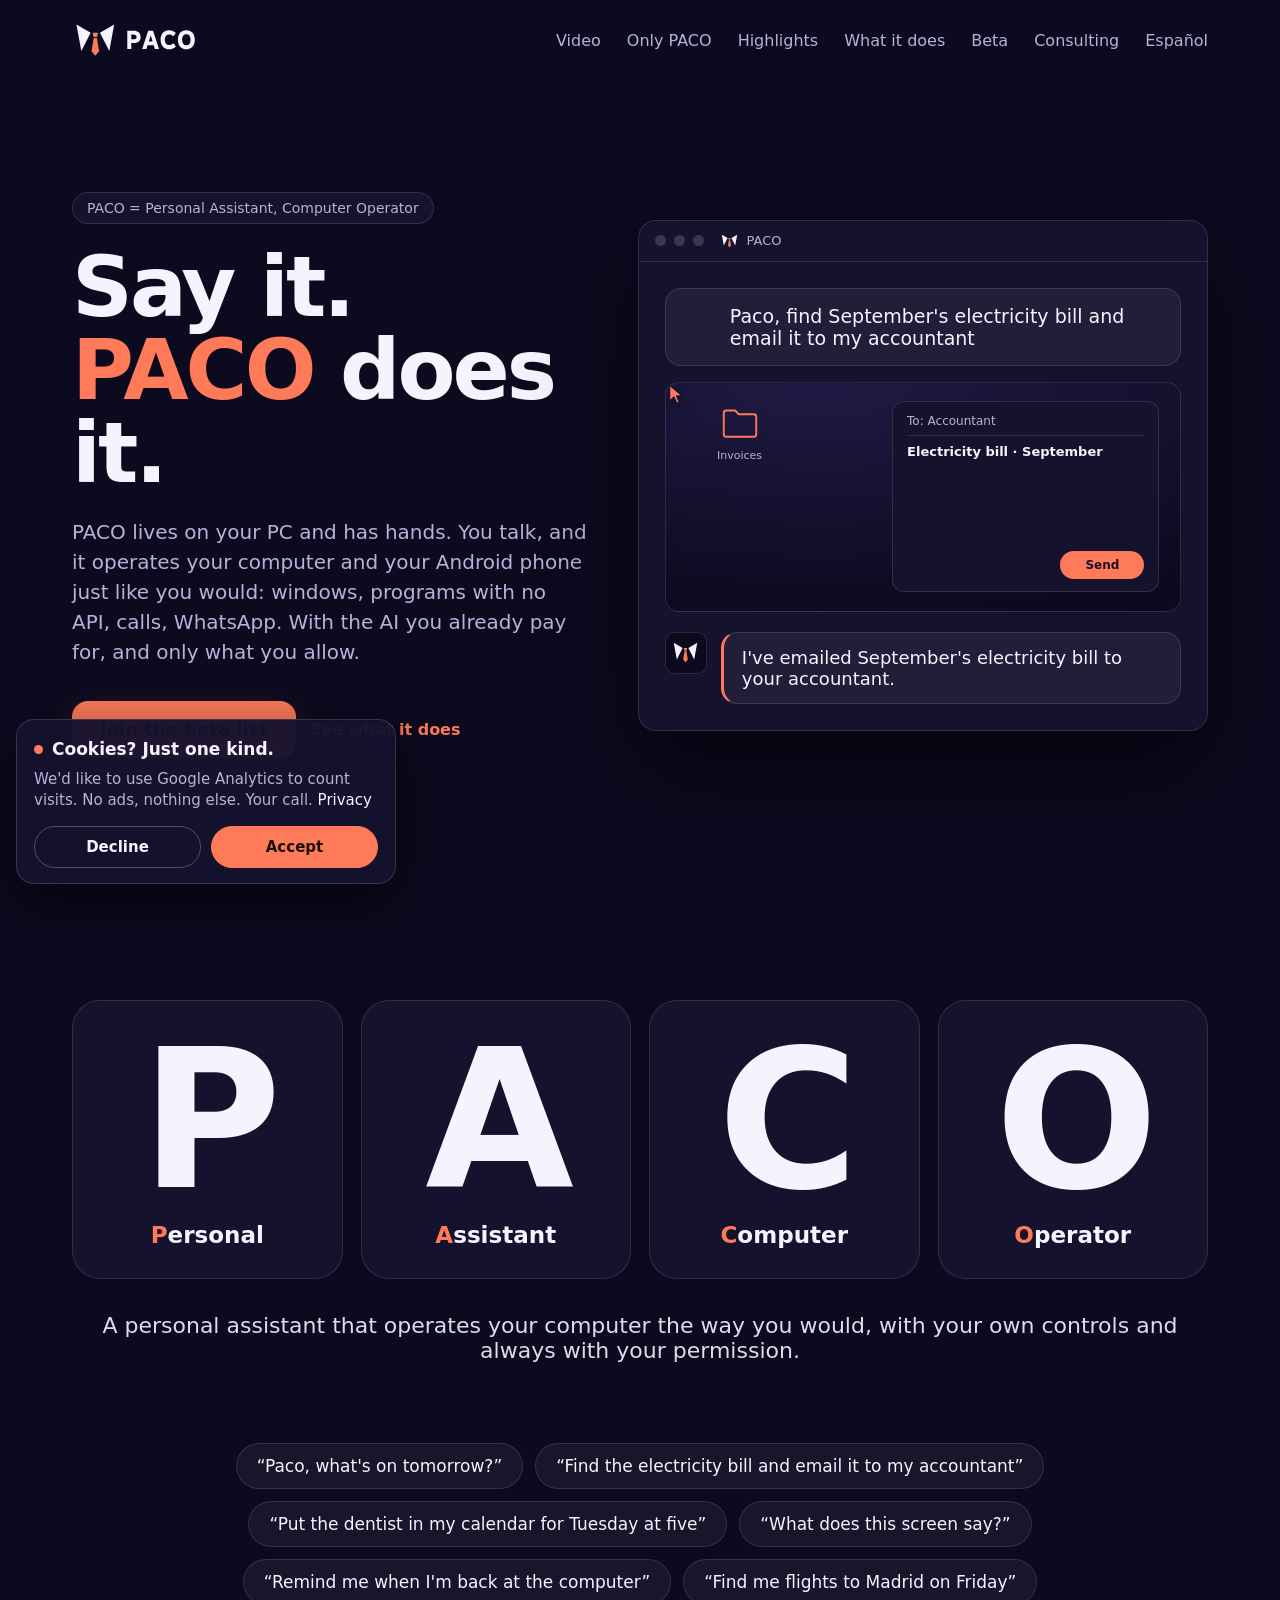
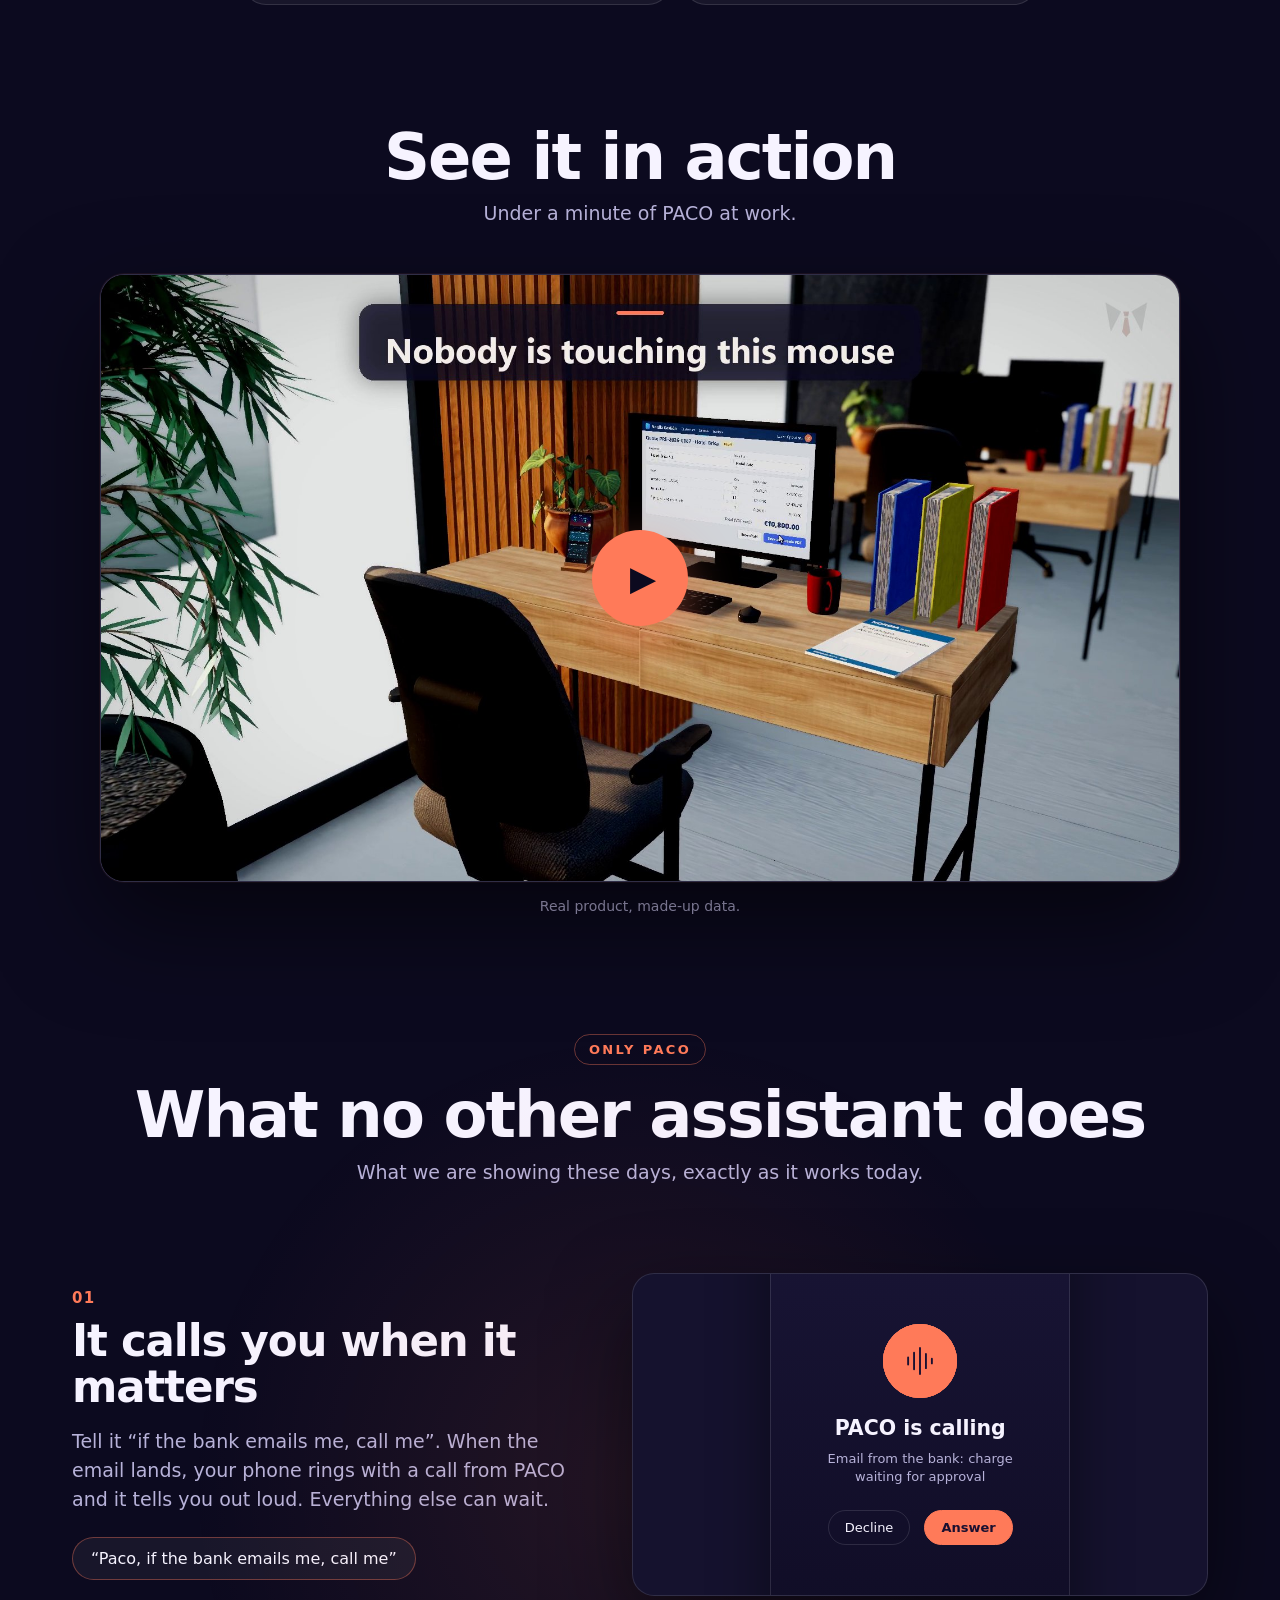
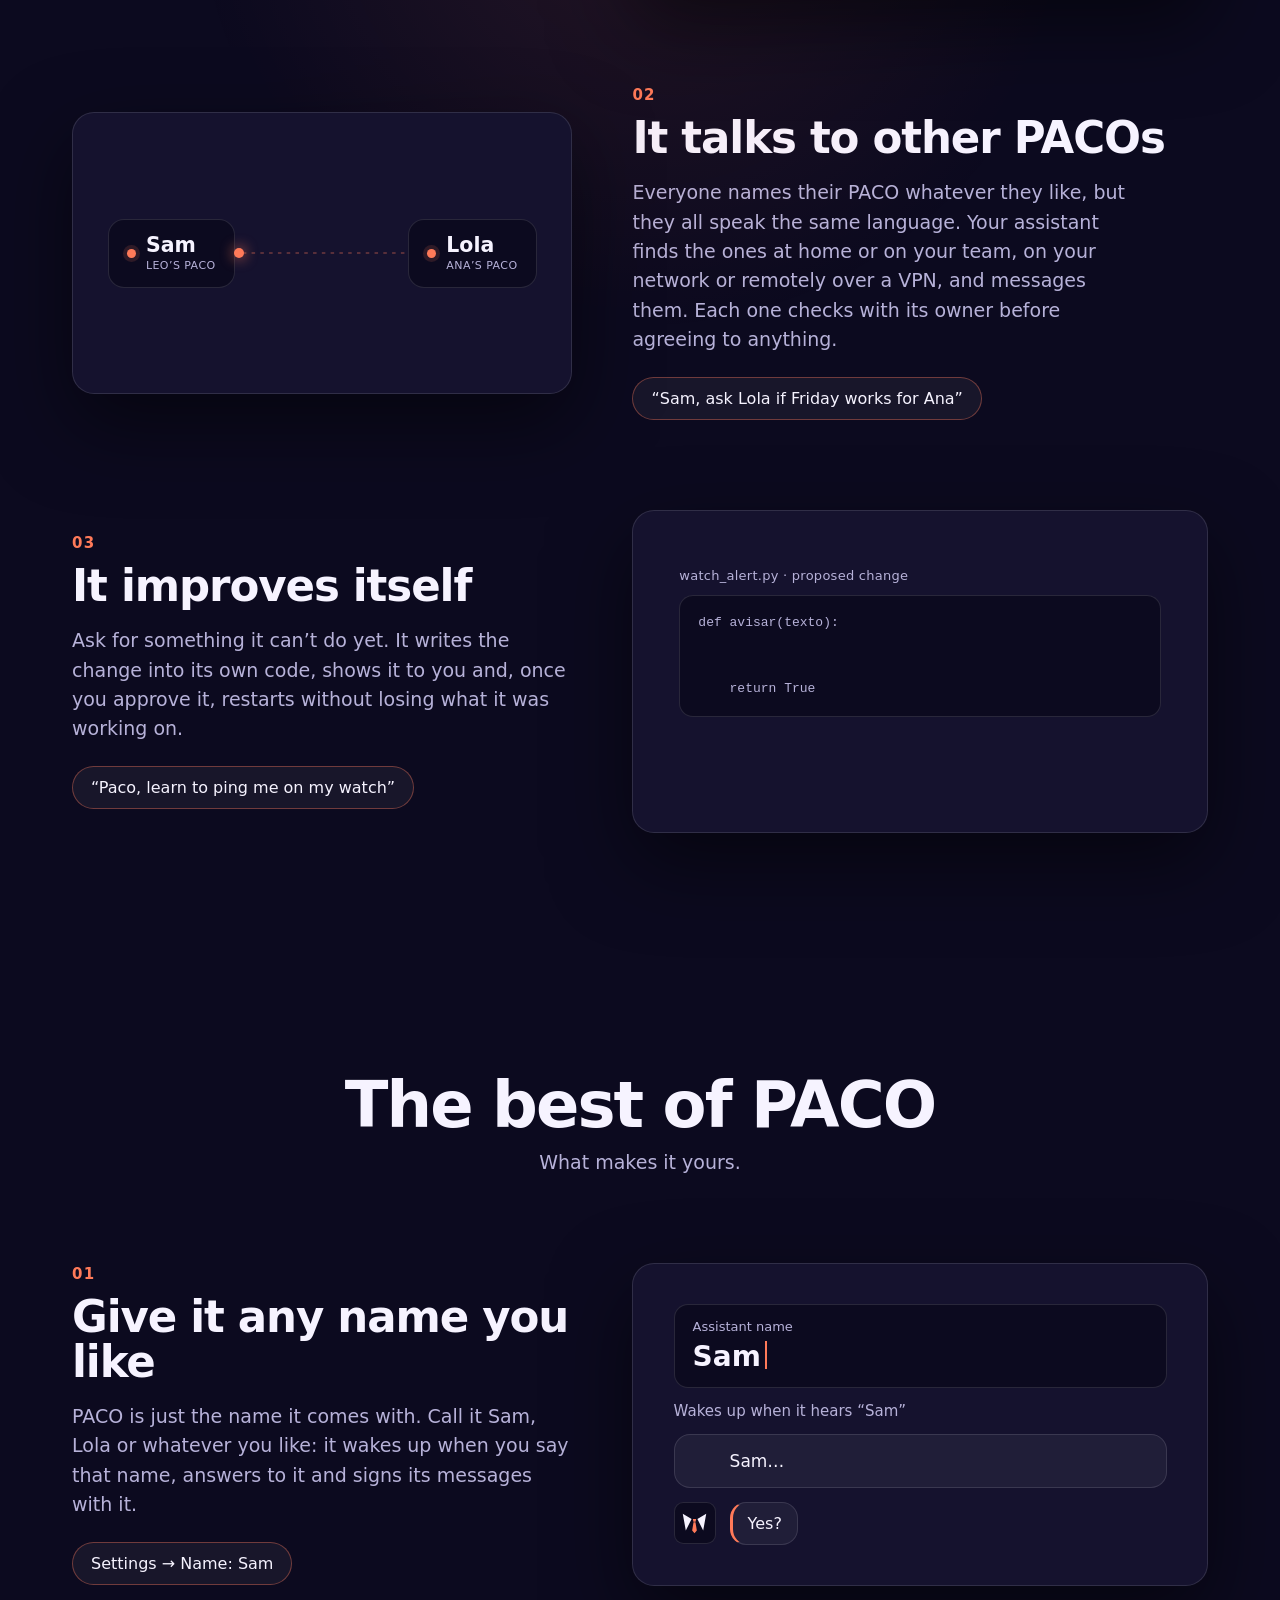
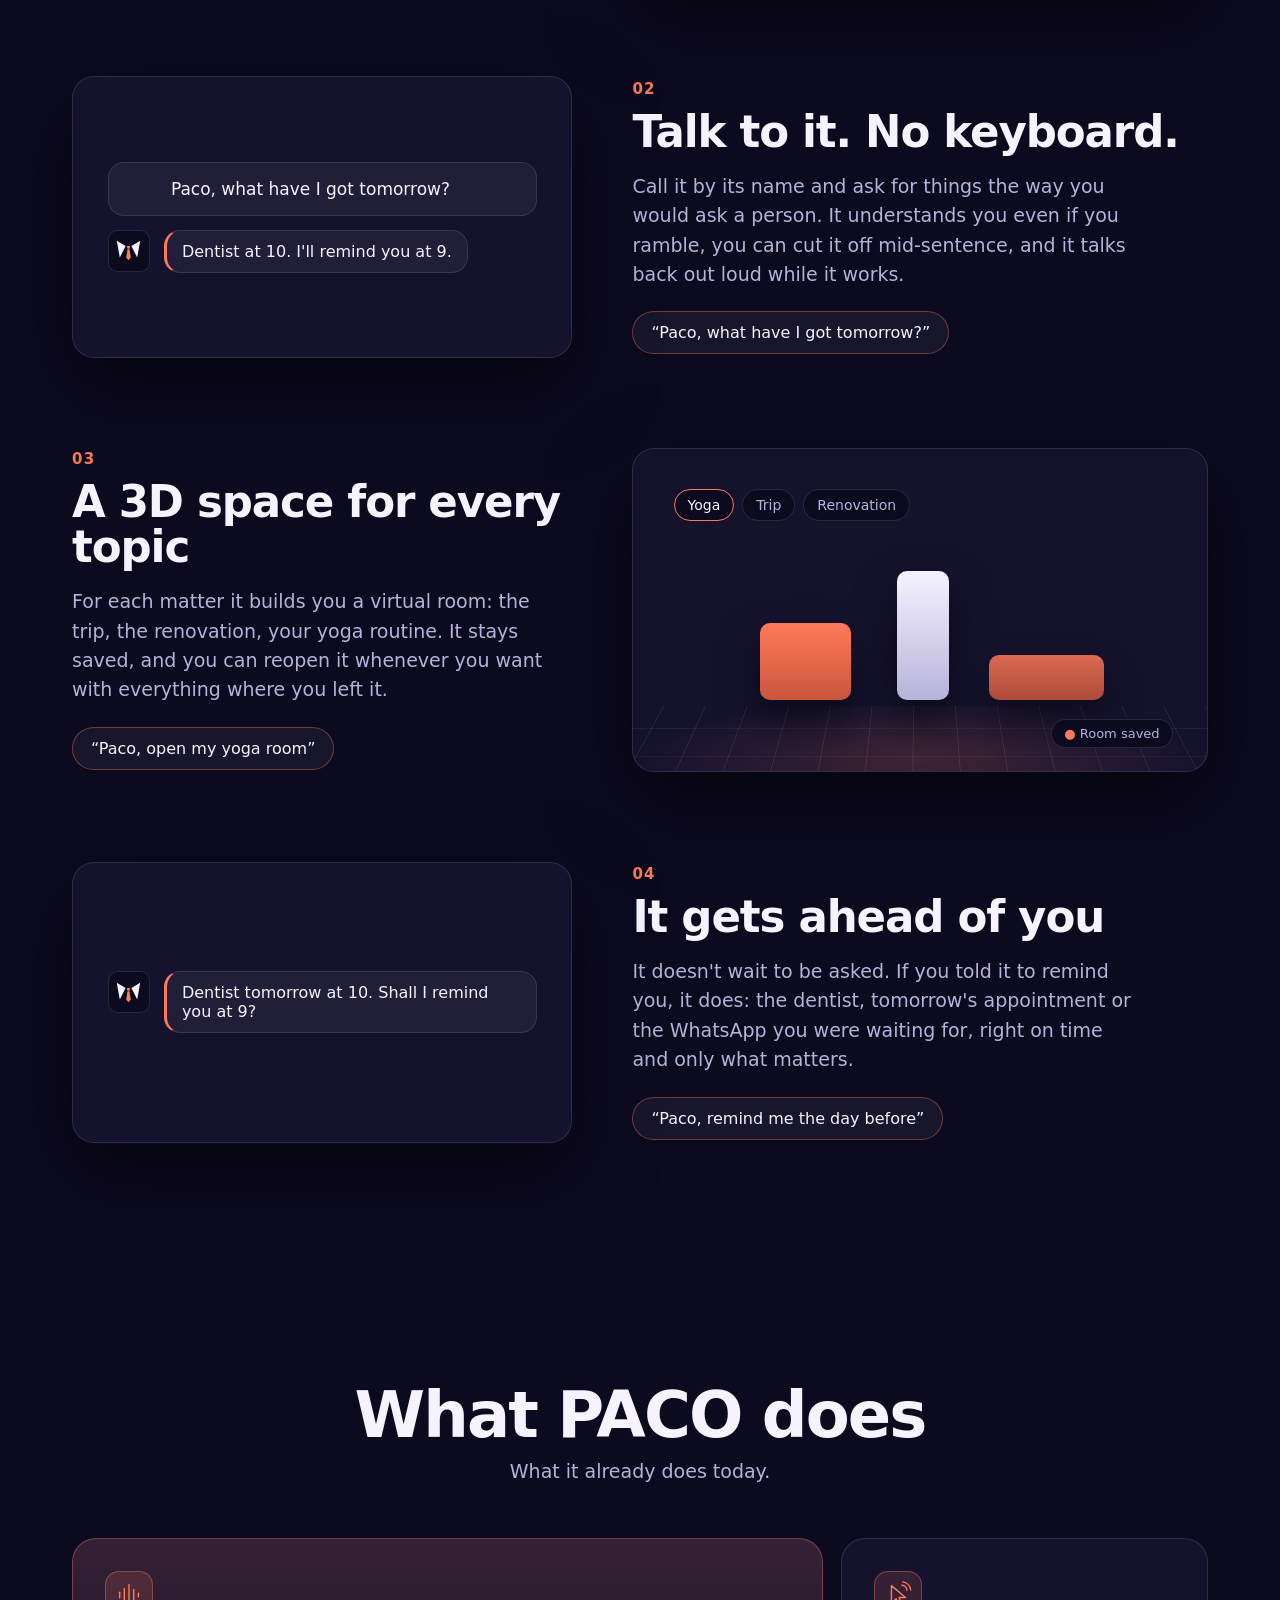
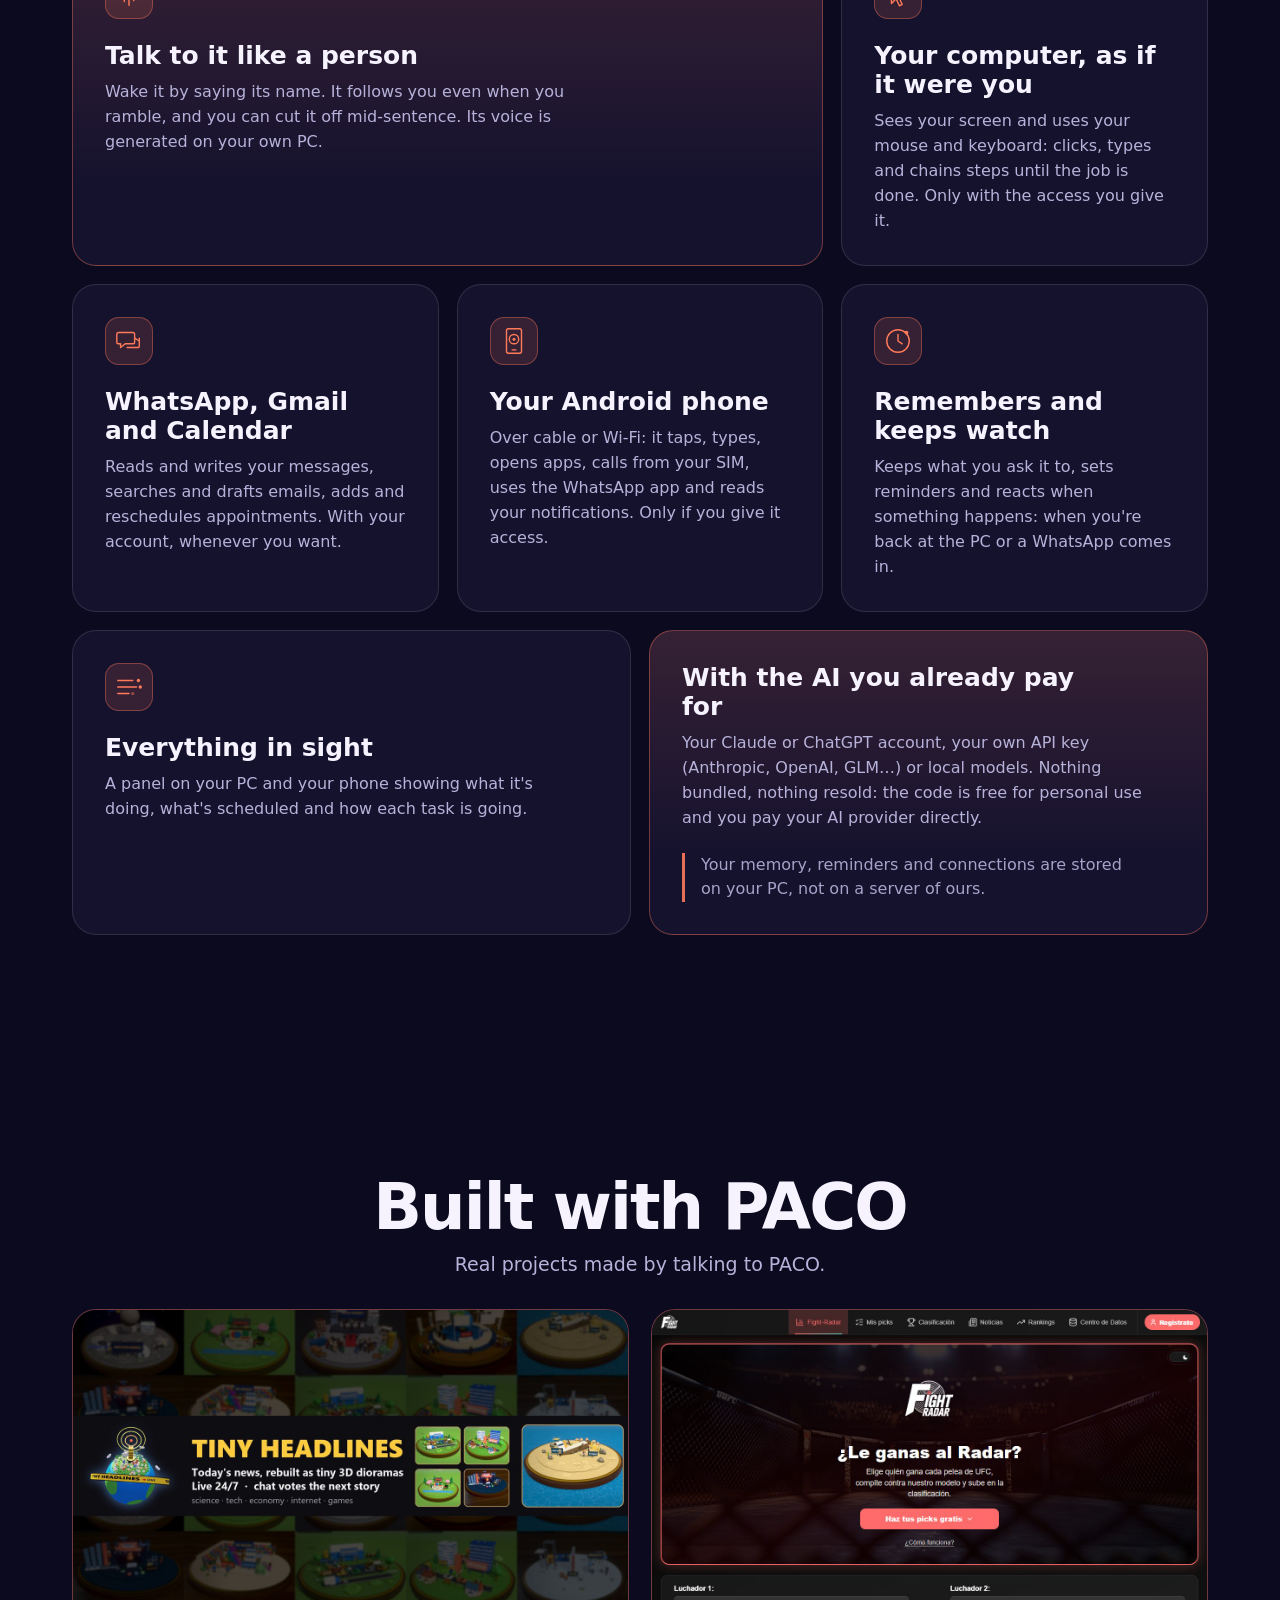
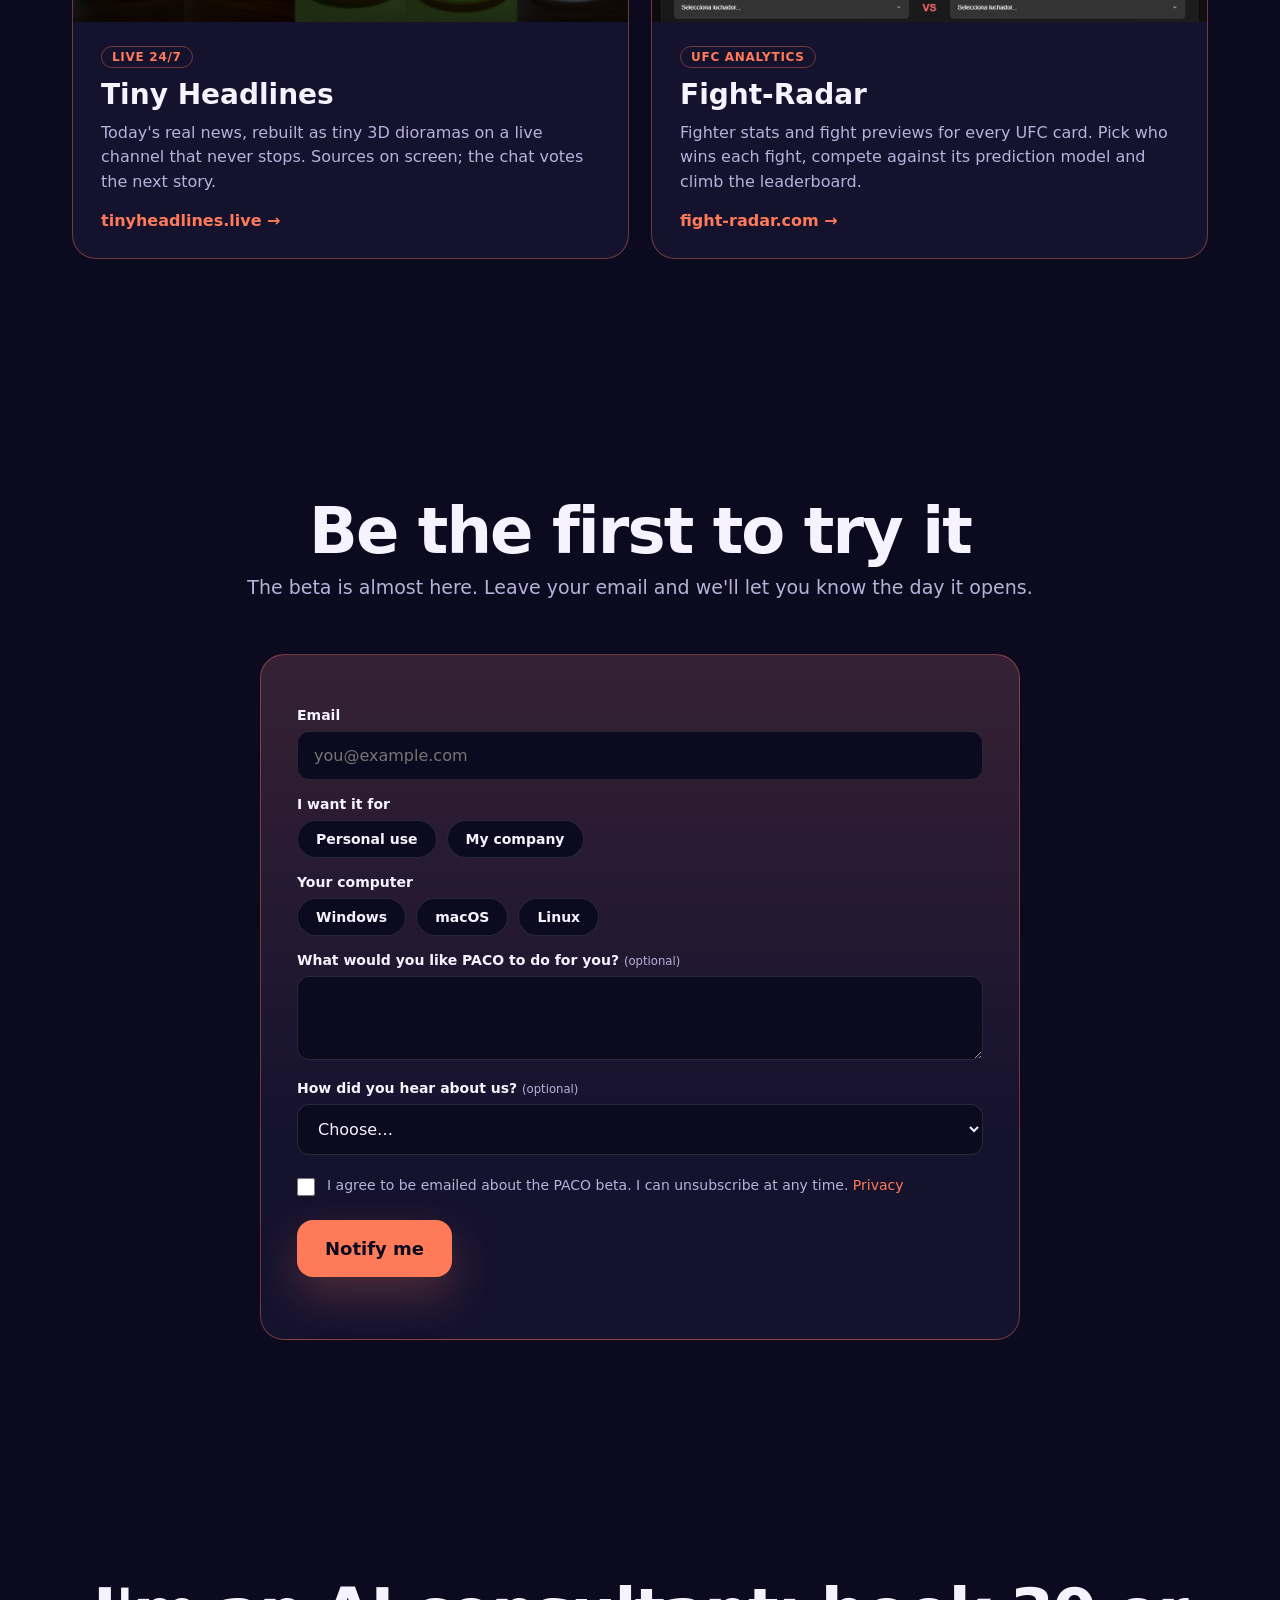
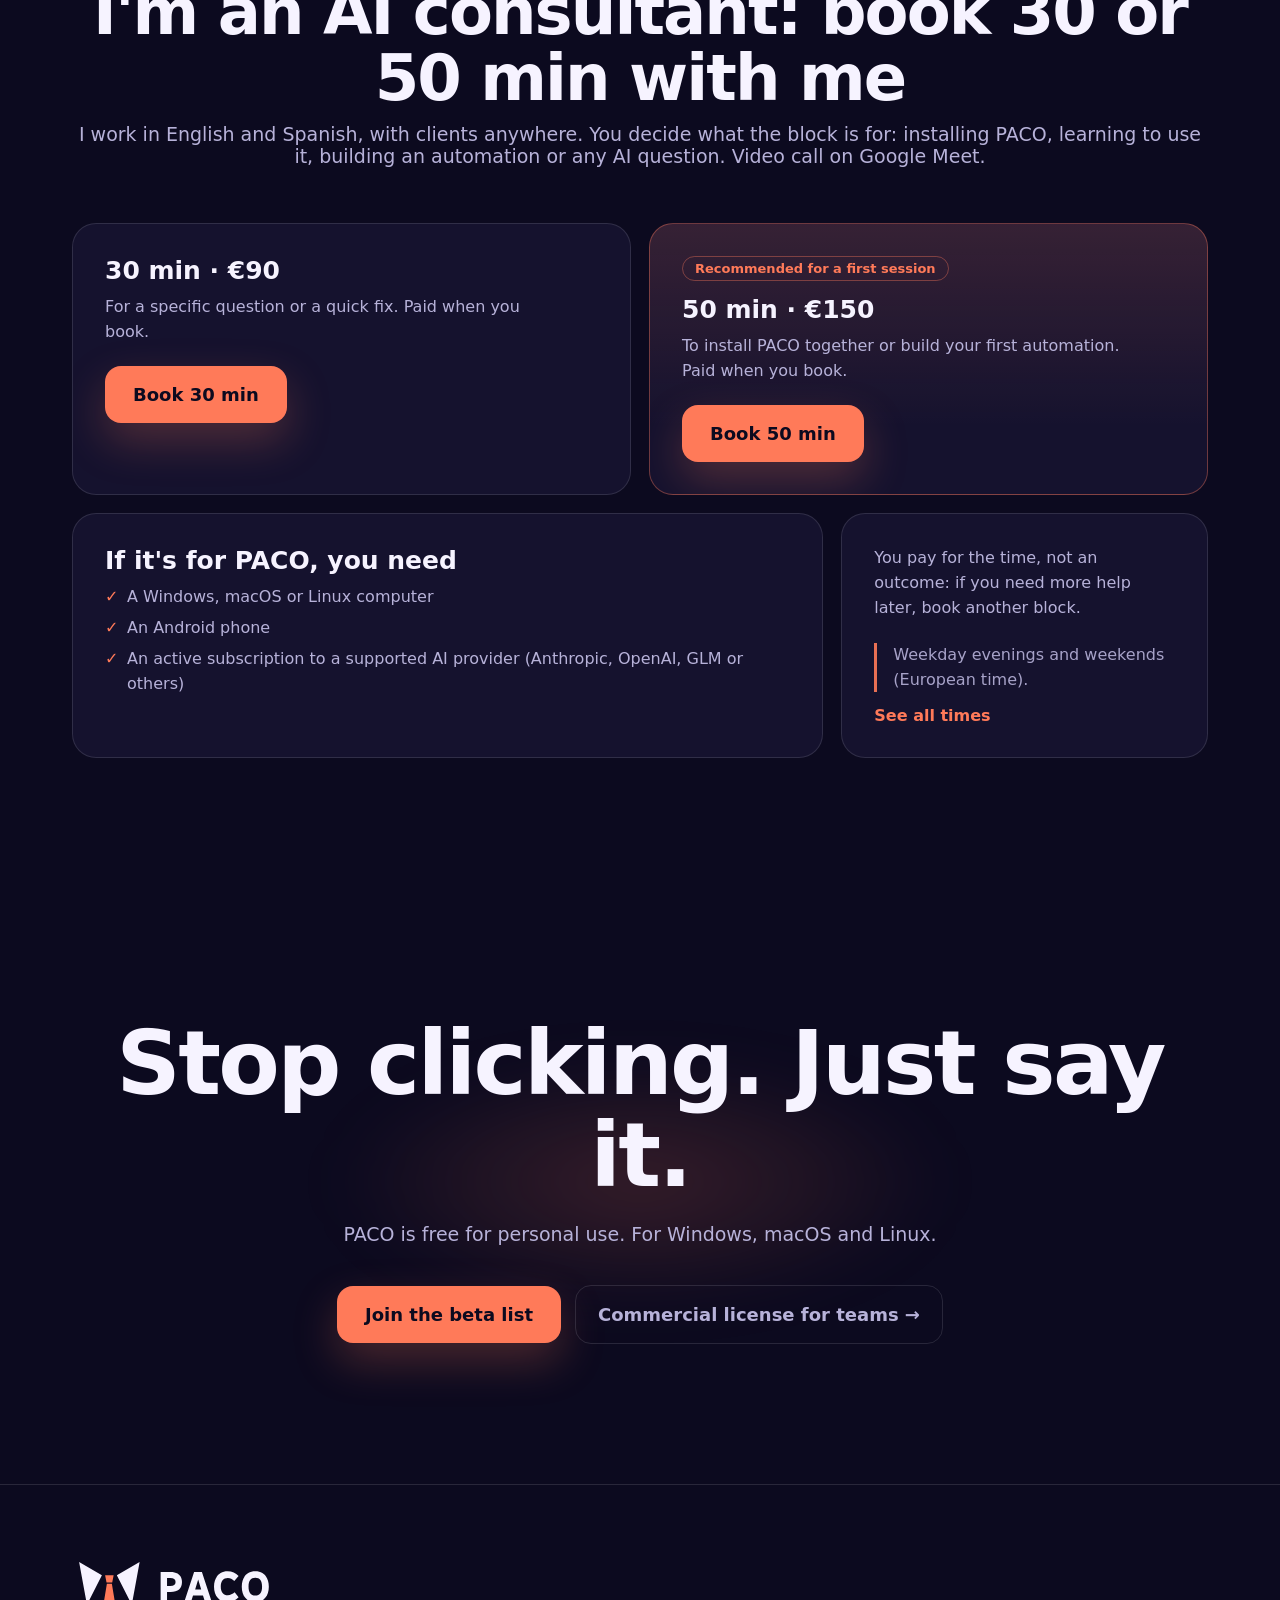
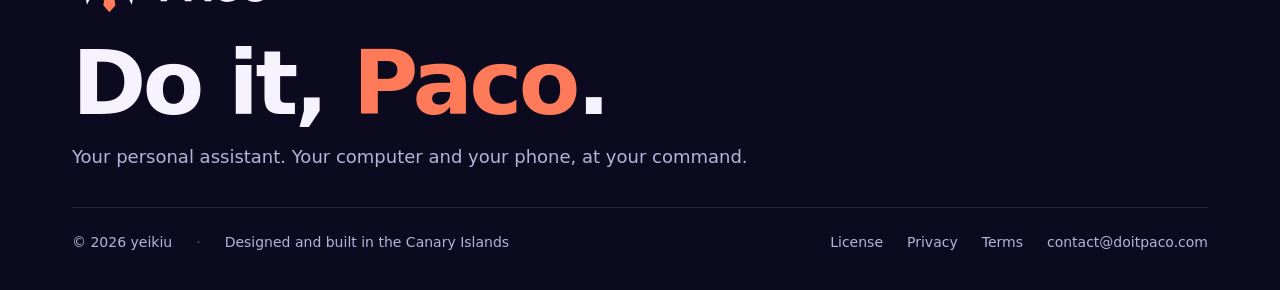
==== commit 6c4d7e12: "Propuesta: el cursor de PACO hace la demo de la portada Co-Authored-By: Claude Opus 5.5 <noreply@ant" ====
--- a/index.html
+++ b/index.html
@@ -53,6 +53,38 @@
   .ghost{padding:18px 22px;border-radius:16px;border:1px solid var(--gl);color:var(--mute)}
   .ghost:hover{color:var(--ink);border-color:var(--mute)}
   /* DEMO WINDOW */
+  /* --- Cambio 1: el cursor de PACO en la portada --- */
+  .desk{position:relative;height:230px;margin:16px 0 4px;border-radius:14px;background:radial-gradient(120% 100% at 30% 0%,#1f1a44,var(--bg));border:1px solid var(--gl);overflow:hidden;--T:9s}
+  .desk svg{display:block}
+  .dk-folder,.dk-file{position:absolute;left:5%;display:flex;flex-direction:column;align-items:center;gap:6px;width:96px;font-size:11px;color:var(--mute);text-align:center;line-height:1.2}
+  .dk-folder{top:9%}.dk-folder svg{width:40px;height:40px;color:var(--a)}
+  .dk-folder{animation:dkFolder var(--T) ease infinite}
+  .dk-file{top:50%;opacity:0;animation:dkFile var(--T) ease infinite}.dk-file svg{width:34px;height:34px;color:var(--ink)}
+  .dk-file span{word-break:break-all}
+  .dk-mail{position:absolute;left:44%;top:8%;width:52%;height:84%;border-radius:12px;background:var(--surf);border:1px solid var(--gl);padding:12px 14px;display:flex;flex-direction:column;gap:8px;font-size:12px}
+  .dk-mh{color:var(--mute);border-bottom:1px solid var(--gl);padding-bottom:7px}
+  .dk-mail b{font-size:13px}
+  .dk-att{display:flex;align-items:center;gap:7px;padding:7px 9px;border-radius:9px;border:1px dashed var(--a-line);color:var(--mute);opacity:0;animation:dkAtt var(--T) ease infinite}
+  .dk-att svg{width:16px;height:16px;color:var(--a);flex:none}.dk-att span{overflow:hidden;text-overflow:ellipsis;white-space:nowrap}
+  .dk-send{margin-top:auto;align-self:flex-end;position:relative;height:28px;min-width:84px}
+  .dk-send span.s1,.dk-send span.s2{position:absolute;inset:0;display:flex;align-items:center;justify-content:center;gap:6px;border-radius:999px;font-weight:700;font-size:12px}
+  .dk-send .s1{background:var(--a);color:#1a1030;animation:dkS1 var(--T) ease infinite}
+  .dk-send .s2{border:1px solid var(--a);color:var(--a);opacity:0;animation:dkS2 var(--T) ease infinite}
+  .dk-send .s2 svg{width:12px;height:12px}
+  .dk-drag{position:absolute;width:30px;height:30px;color:var(--ink);opacity:0;animation:dkDrag var(--T) ease-in-out infinite;filter:drop-shadow(0 6px 10px rgba(0,0,0,.5))}
+  .dk-cur{position:absolute;width:22px;height:22px;animation:dkCur var(--T) ease-in-out infinite;z-index:2;filter:drop-shadow(0 3px 6px rgba(0,0,0,.5))}
+  .dk-cur svg{width:22px;height:22px}
+  .dk-cur .clk{position:absolute;left:-9px;top:-9px;width:22px;height:22px;border-radius:50%;border:2px solid var(--a);opacity:0;animation:dkClk var(--T) ease-out infinite}
+  @keyframes dkCur{0%,8%{left:88%;top:86%}20%,26%{left:10%;top:20%}34%,36%{left:10%;top:60%}54%,56%{left:62%;top:52%}66%,72%{left:85%;top:78%}88%,100%{left:88%;top:86%}}
+  @keyframes dkClk{0%,21%{opacity:0;transform:scale(.4)}22%{opacity:1;transform:scale(.4)}26%{opacity:0;transform:scale(1.4)}27%,67%{opacity:0;transform:scale(.4)}68%{opacity:1;transform:scale(.4)}72%,100%{opacity:0;transform:scale(1.4)}}
+  @keyframes dkFolder{0%,21%{transform:none}22%{transform:scale(.92)}25%,100%{transform:none}}
+  @keyframes dkFile{0%,23%{opacity:0;transform:translateY(-6px)}27%,35%{opacity:1;transform:none}36%,100%{opacity:.25;transform:none}}
+  @keyframes dkDrag{0%,35%{opacity:0;left:10%;top:58%}36%{opacity:1;left:10%;top:58%}54%{opacity:1;left:60%;top:50%}56%,100%{opacity:0;left:60%;top:50%}}
+  @keyframes dkAtt{0%,55%{opacity:0;transform:scale(.96)}58%,92%{opacity:1;transform:none}100%{opacity:0}}
+  @keyframes dkS1{0%,69%{opacity:1}71%,94%{opacity:0}100%{opacity:1}}
+  @keyframes dkS2{0%,69%{opacity:0}71%,94%{opacity:1}100%{opacity:0}}
+  @media (max-width:760px){.desk{height:210px}.dk-folder,.dk-file{width:78px;font-size:10px}.dk-mail{left:40%;width:57%}}
+  @media (prefers-reduced-motion:reduce){.desk *{animation:none!important}.dk-cur{left:85%;top:78%}.dk-att,.dk-send .s2{opacity:1}.dk-send .s1{opacity:0}}
   .win{background:var(--surf);border:1px solid var(--gl);border-radius:18px;box-shadow:0 40px 100px rgba(0,0,0,.55);overflow:hidden}
   .bar{display:flex;gap:8px;padding:12px 16px;border-bottom:1px solid var(--gl);align-items:center;color:var(--mute);font-size:13px}
   .bar i{width:11px;height:11px;border-radius:50%;background:rgba(246,243,255,.16)}
@@ -329,10 +361,18 @@
       <div class="bar"><i></i><i></i><i></i><img src="assets/brand/paco-symbol-on-dark.svg" alt=""><span>PACO</span></div>
       <div class="body">
         <div class="me"><div class="wave"><span></span><span style="animation-delay:.1s"></span><span style="animation-delay:.2s"></span><span style="animation-delay:.3s"></span><span style="animation-delay:.4s"></span></div><span data-i18n="demo.order">Paco, find September's electricity bill and email it to my accountant</span></div>
-        <div class="stp"><b>✓</b><span data-i18n="demo.step1">Finding September's electricity bill</span></div>
-        <div class="stp"><b>✓</b><span data-i18n="demo.step2">Finding your accountant's email address</span></div>
-        <div class="stp"><b>✓</b><span data-i18n="demo.step3">Attaching the bill and sending the email</span></div>
-        <div class="wa mail"><div class="mh"><span data-i18n="demo.mail_to">Para: Gestoría</span><em>✓</em></div><b data-i18n="demo.mail_subject">Factura de la luz · septiembre</b><div class="att">PDF <span data-i18n="demo.mail_file">factura-luz-septiembre.pdf</span></div></div>
+        <div class="desk" aria-hidden="true">
+          <div class="dk-folder"><svg viewBox="0 0 32 32" fill="none" stroke="currentColor" stroke-width="1.5" stroke-linejoin="round" aria-hidden="true"><path d="M3 8a2 2 0 0 1 2-2h7l3 3h12a2 2 0 0 1 2 2v14a2 2 0 0 1-2 2H5a2 2 0 0 1-2-2z"/></svg><span data-i18n="demo.folder">Invoices</span></div>
+          <div class="dk-file"><svg viewBox="0 0 32 32" fill="none" stroke="currentColor" stroke-width="1.5" stroke-linejoin="round" aria-hidden="true"><path d="M8 3h11l6 6v20H8z"/><path d="M19 3v6h6"/></svg><span data-i18n="demo.mail_file">factura-luz-septiembre.pdf</span></div>
+          <div class="dk-mail">
+            <div class="dk-mh"><span data-i18n="demo.mail_to">To: Accountant</span></div>
+            <b data-i18n="demo.mail_subject">Electricity bill · September</b>
+            <div class="dk-att"><svg viewBox="0 0 32 32" fill="none" stroke="currentColor" stroke-width="1.5" stroke-linejoin="round" aria-hidden="true"><path d="M8 3h11l6 6v20H8z"/><path d="M19 3v6h6"/></svg><span data-i18n="demo.mail_file">factura-luz-septiembre.pdf</span></div>
+            <div class="dk-send"><span class="s1" data-i18n="demo.send">Send</span><span class="s2"><svg viewBox="0 0 16 16" fill="none" stroke="currentColor" stroke-width="2" stroke-linecap="round" stroke-linejoin="round" aria-hidden="true"><path d="M3 8.5l3 3 7-7"/></svg><span data-i18n="demo.sent">Sent</span></span></div>
+          </div>
+          <div class="dk-drag"><svg viewBox="0 0 32 32" fill="none" stroke="currentColor" stroke-width="1.5" stroke-linejoin="round" aria-hidden="true"><path d="M8 3h11l6 6v20H8z"/><path d="M19 3v6h6"/></svg></div>
+          <div class="dk-cur"><svg viewBox="0 0 24 24" aria-hidden="true"><path d="M4 2.5v17.2l4.6-4.4 3.1 6.9 2.9-1.3-3.1-6.8h6.4z" fill="var(--a)" stroke="#1a1030" stroke-width="1.3" stroke-linejoin="round"/></svg><i class="clk"></i></div>
+        </div>
         <div class="paco"><i></i><p data-i18n="demo.reply">I've emailed September's electricity bill to your accountant.</p></div>
       </div>
     </div>
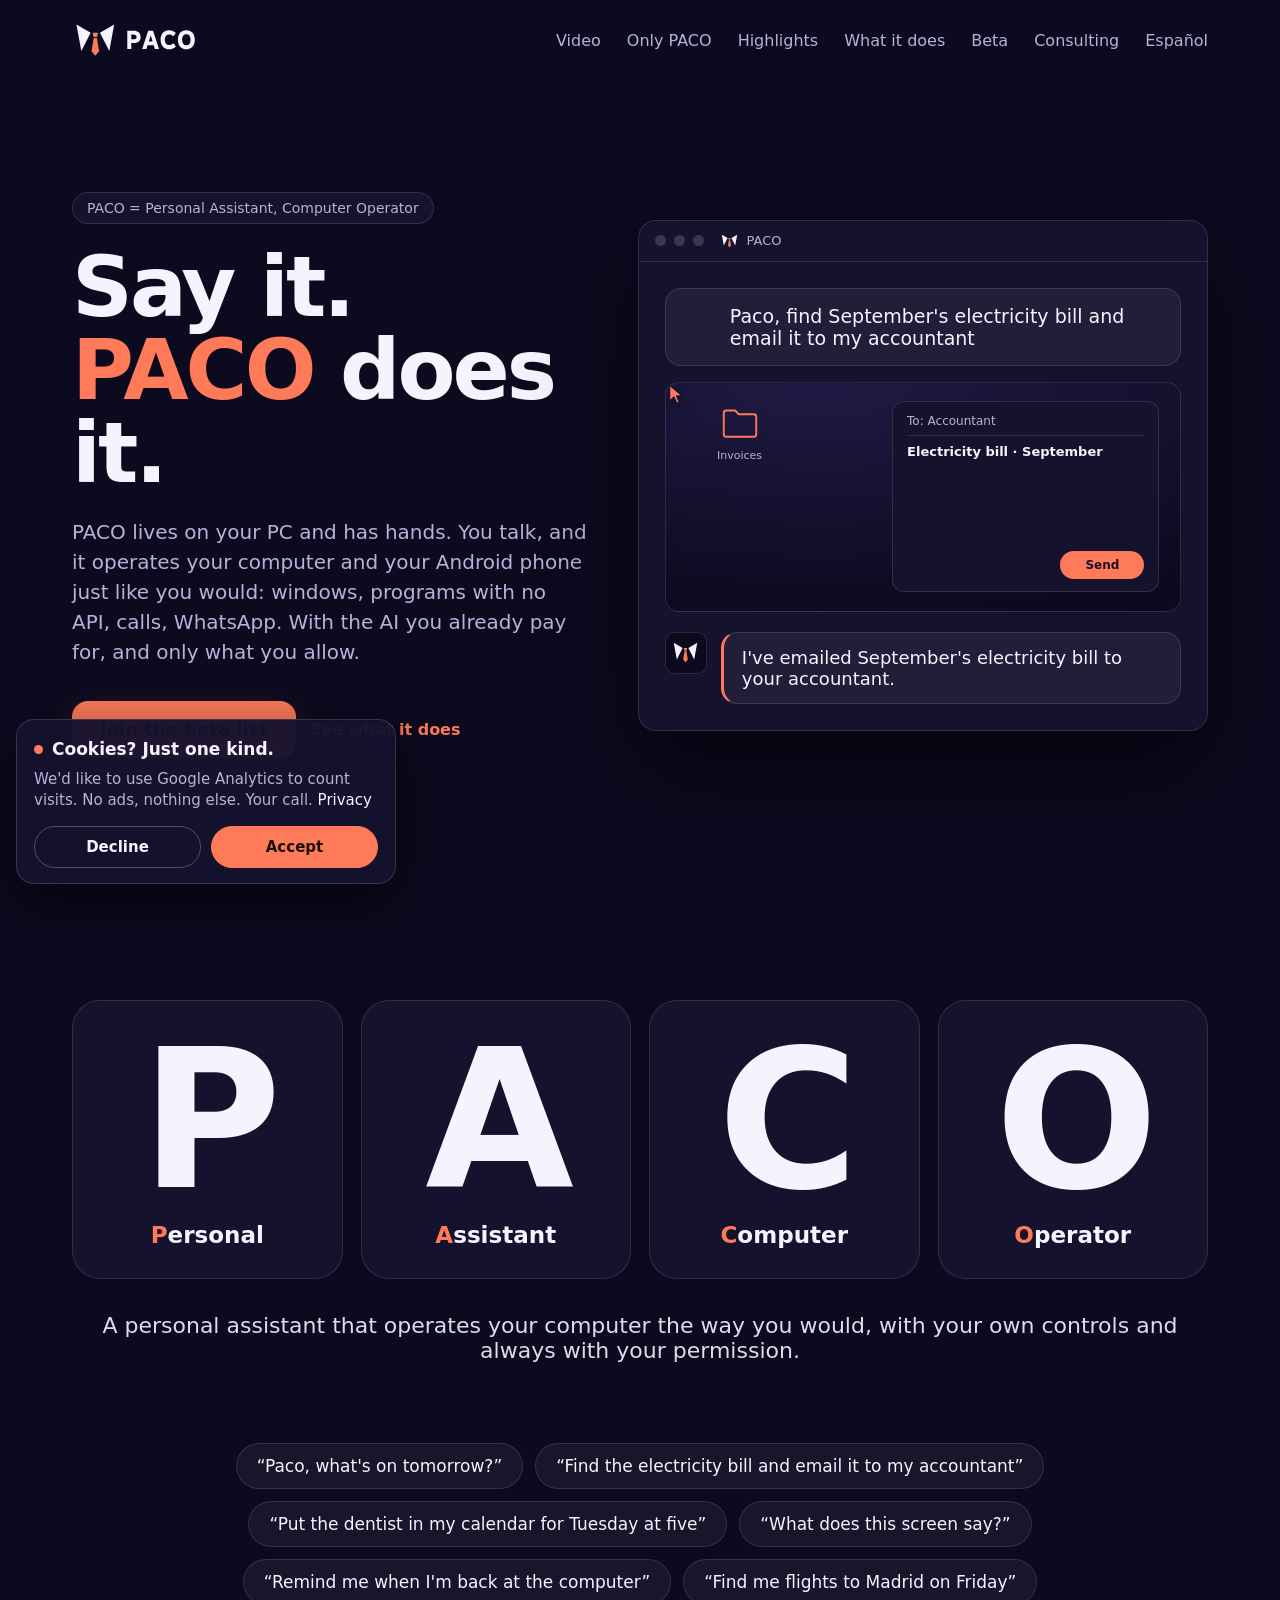
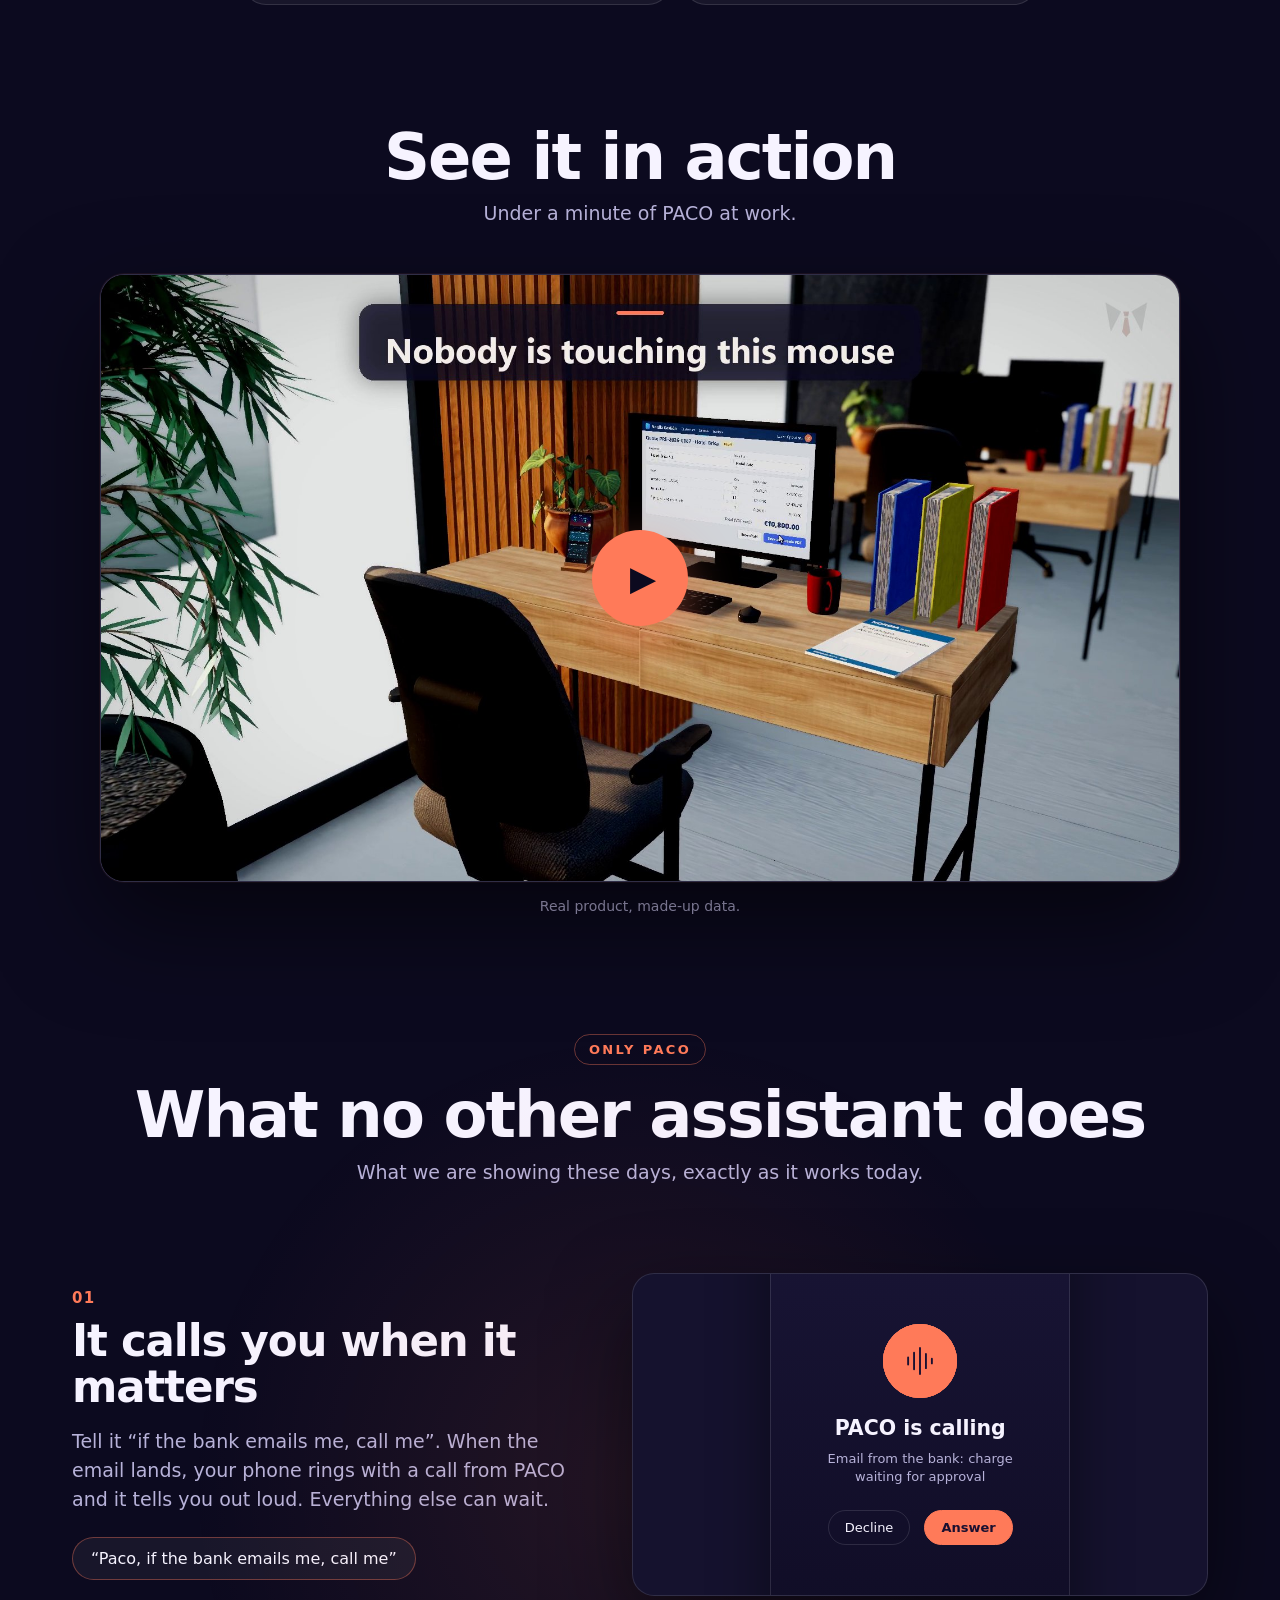
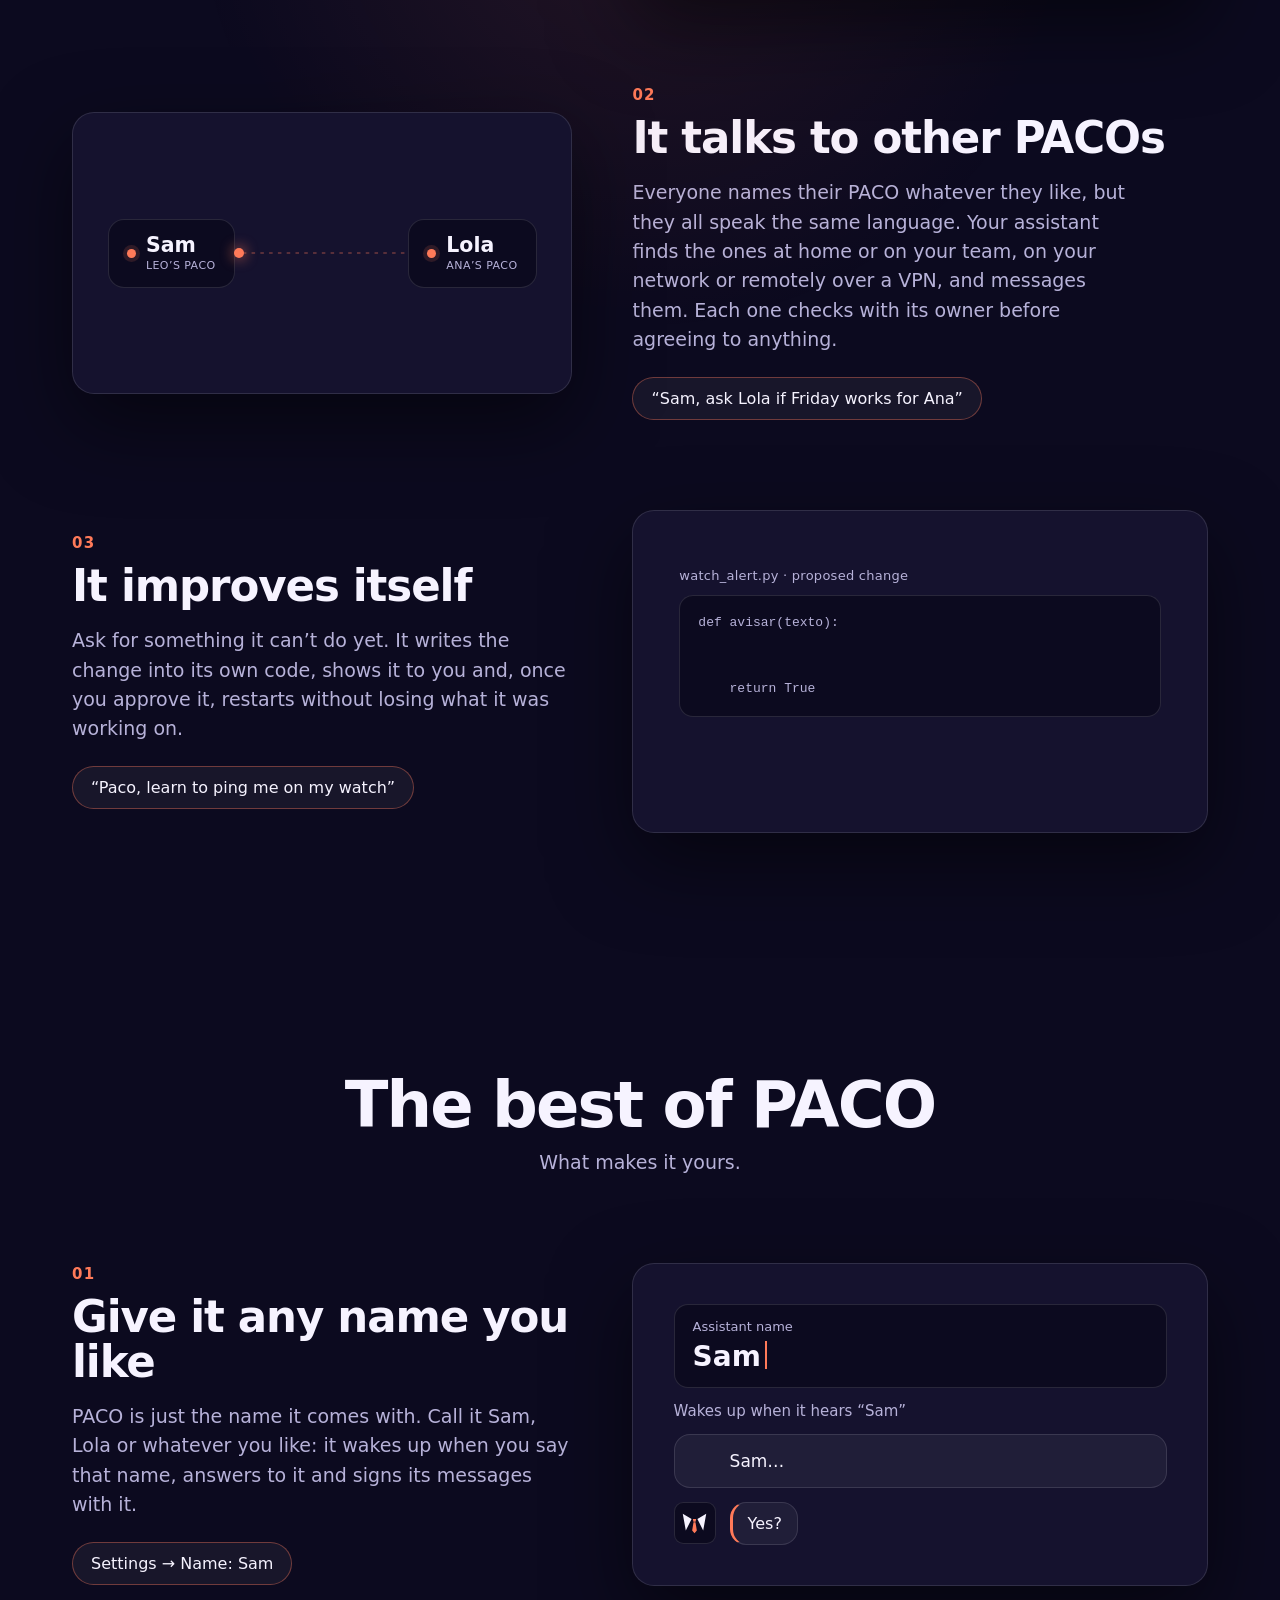
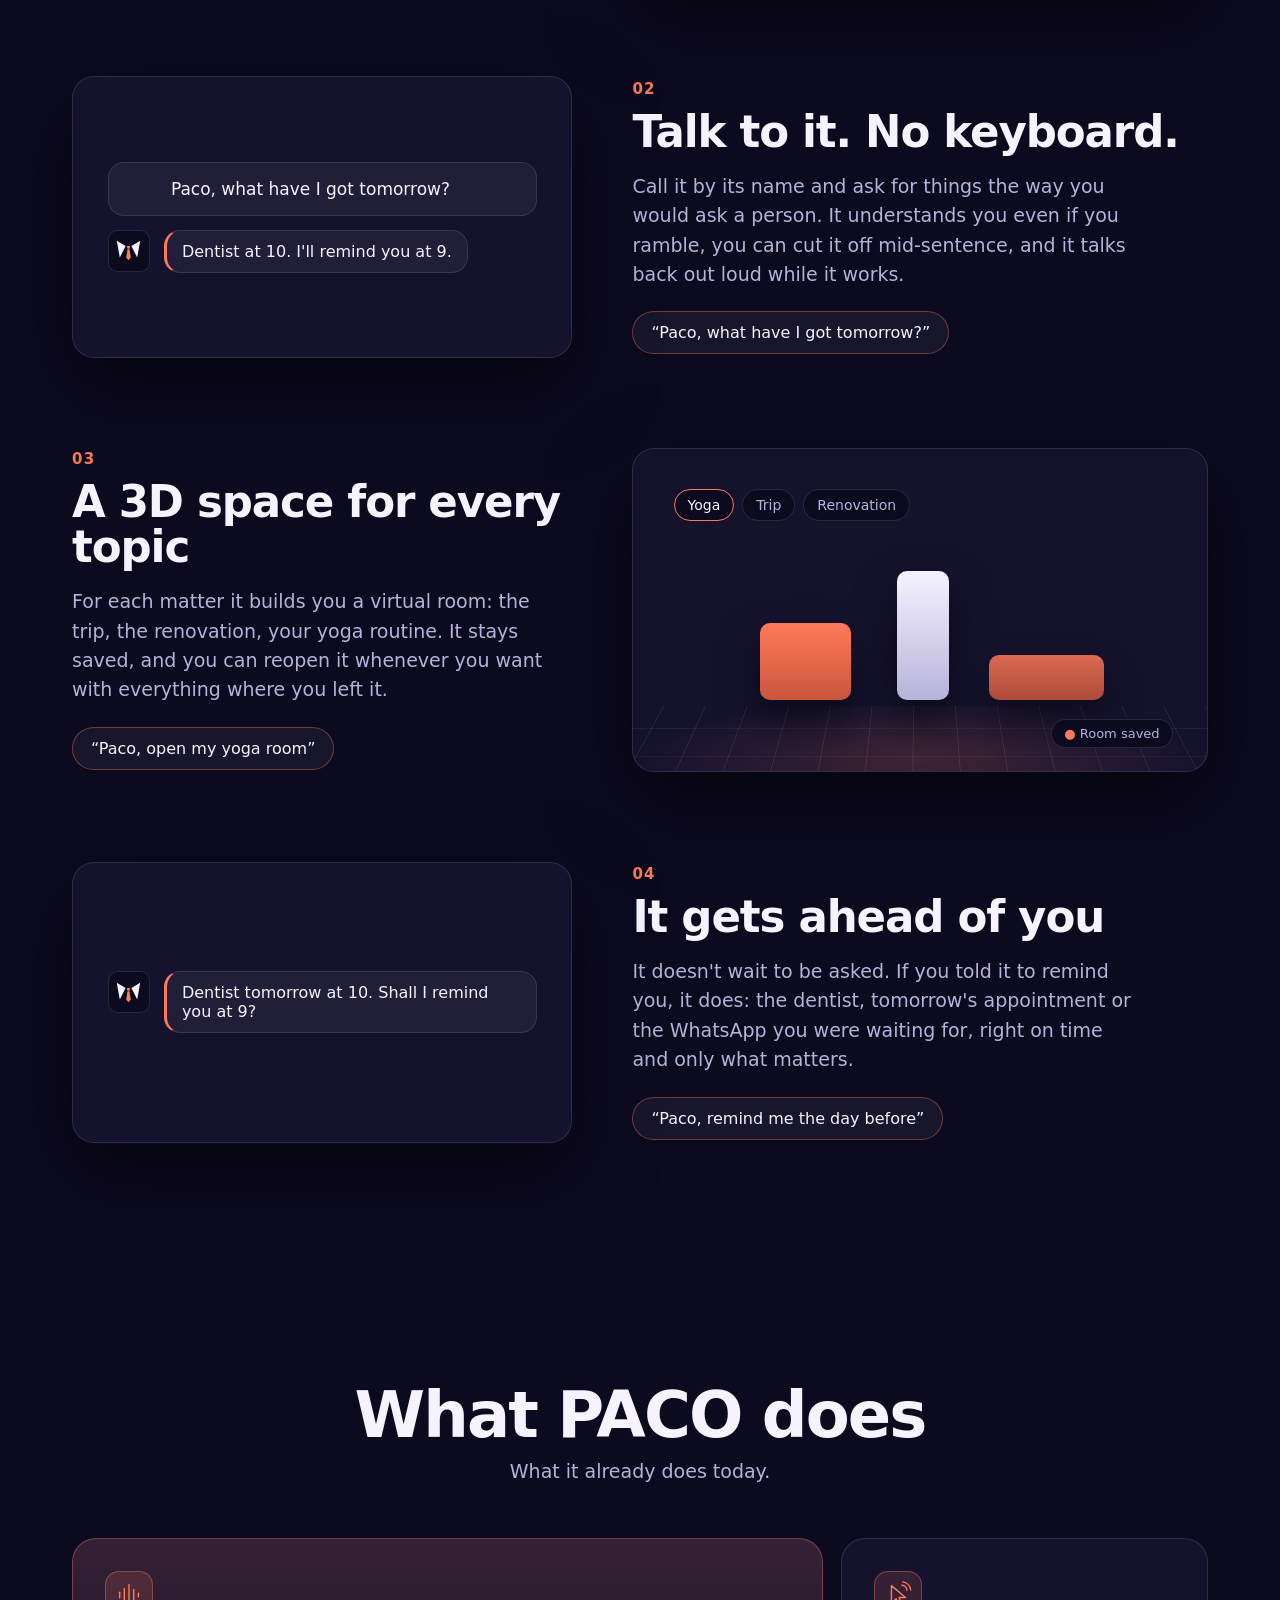
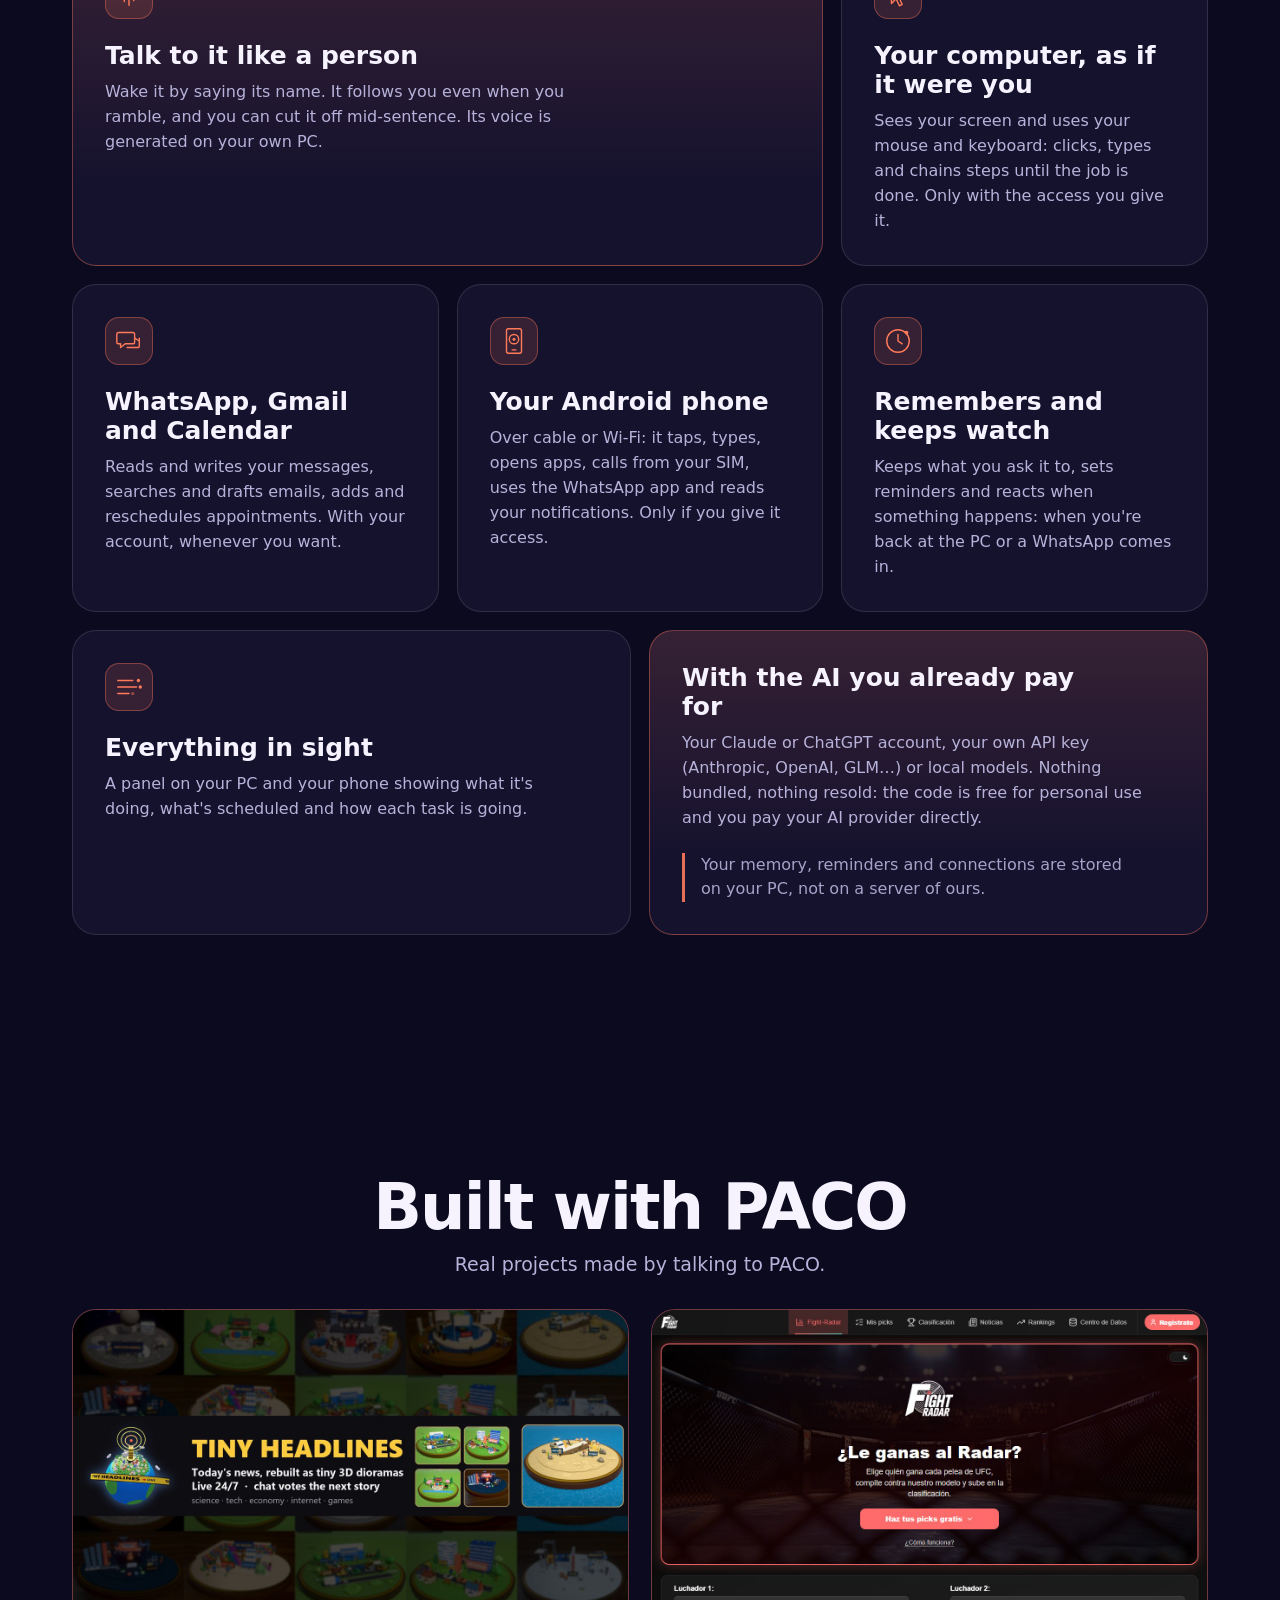
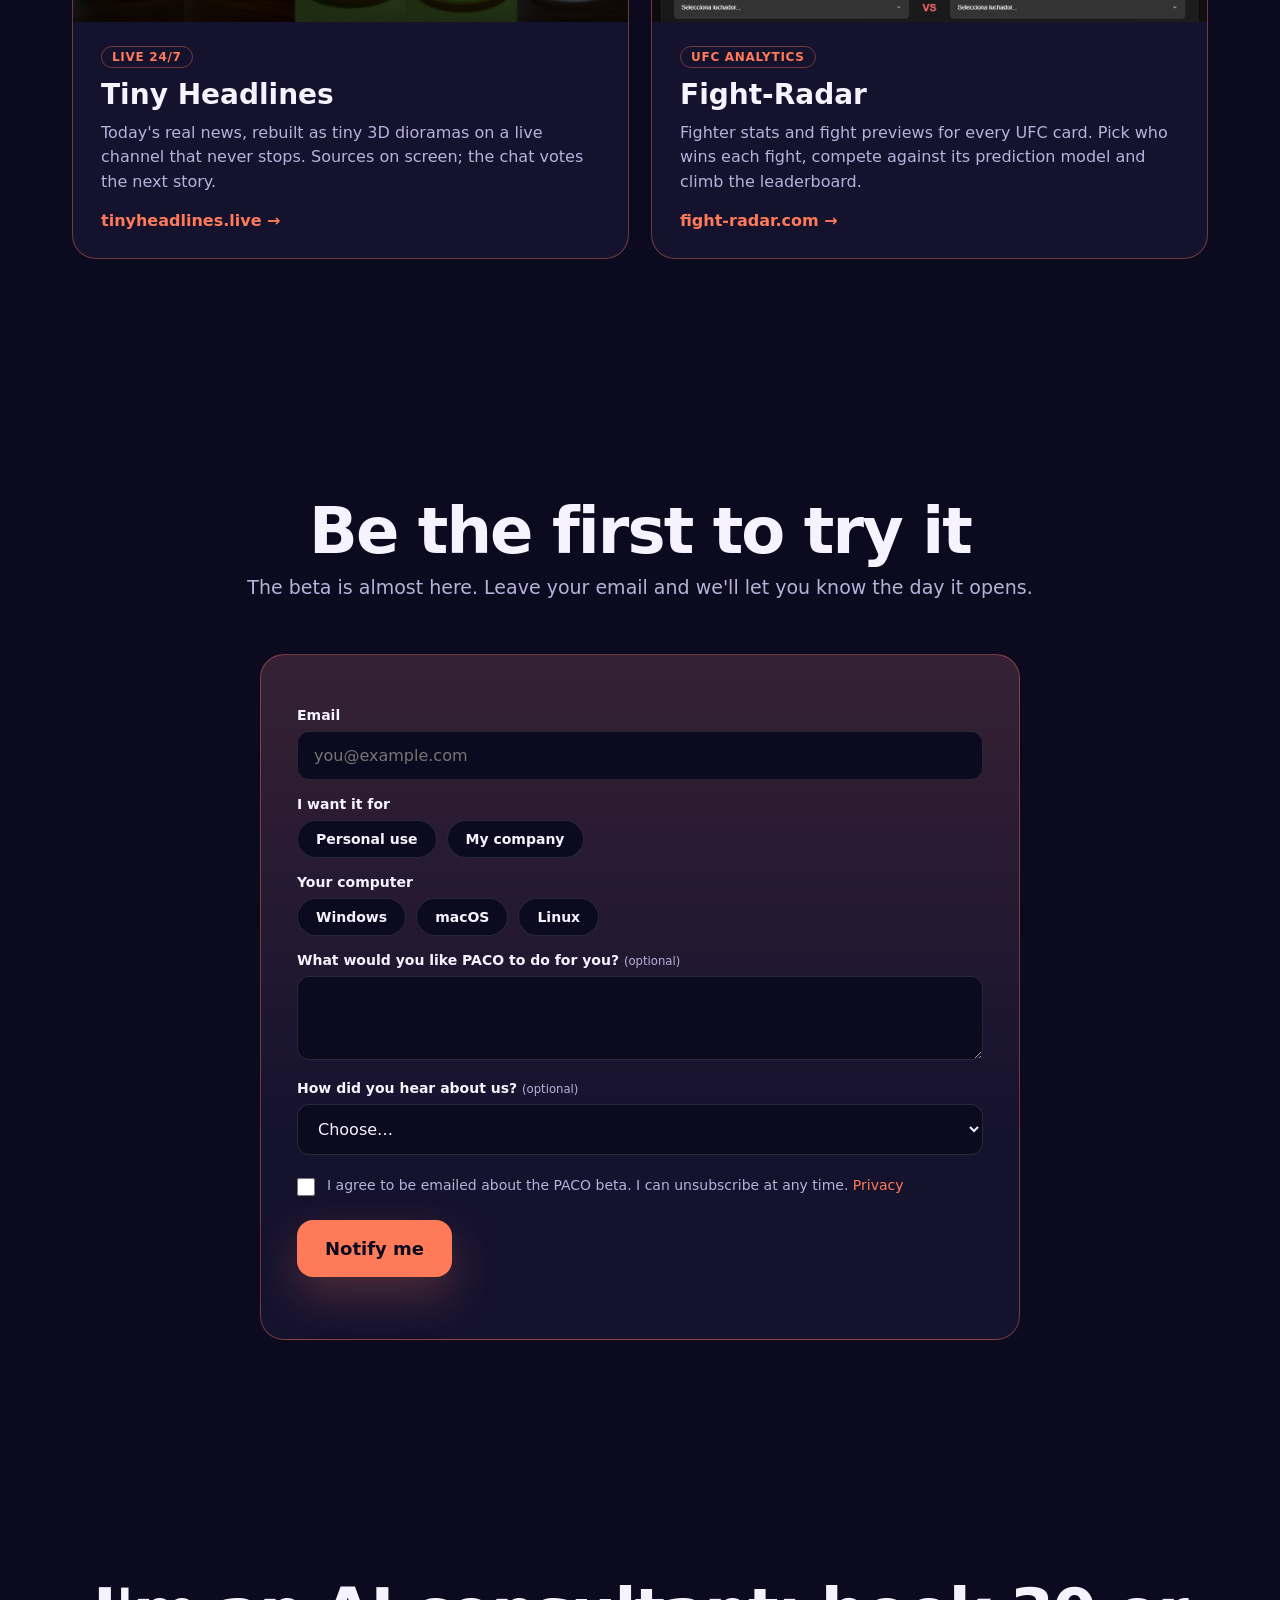
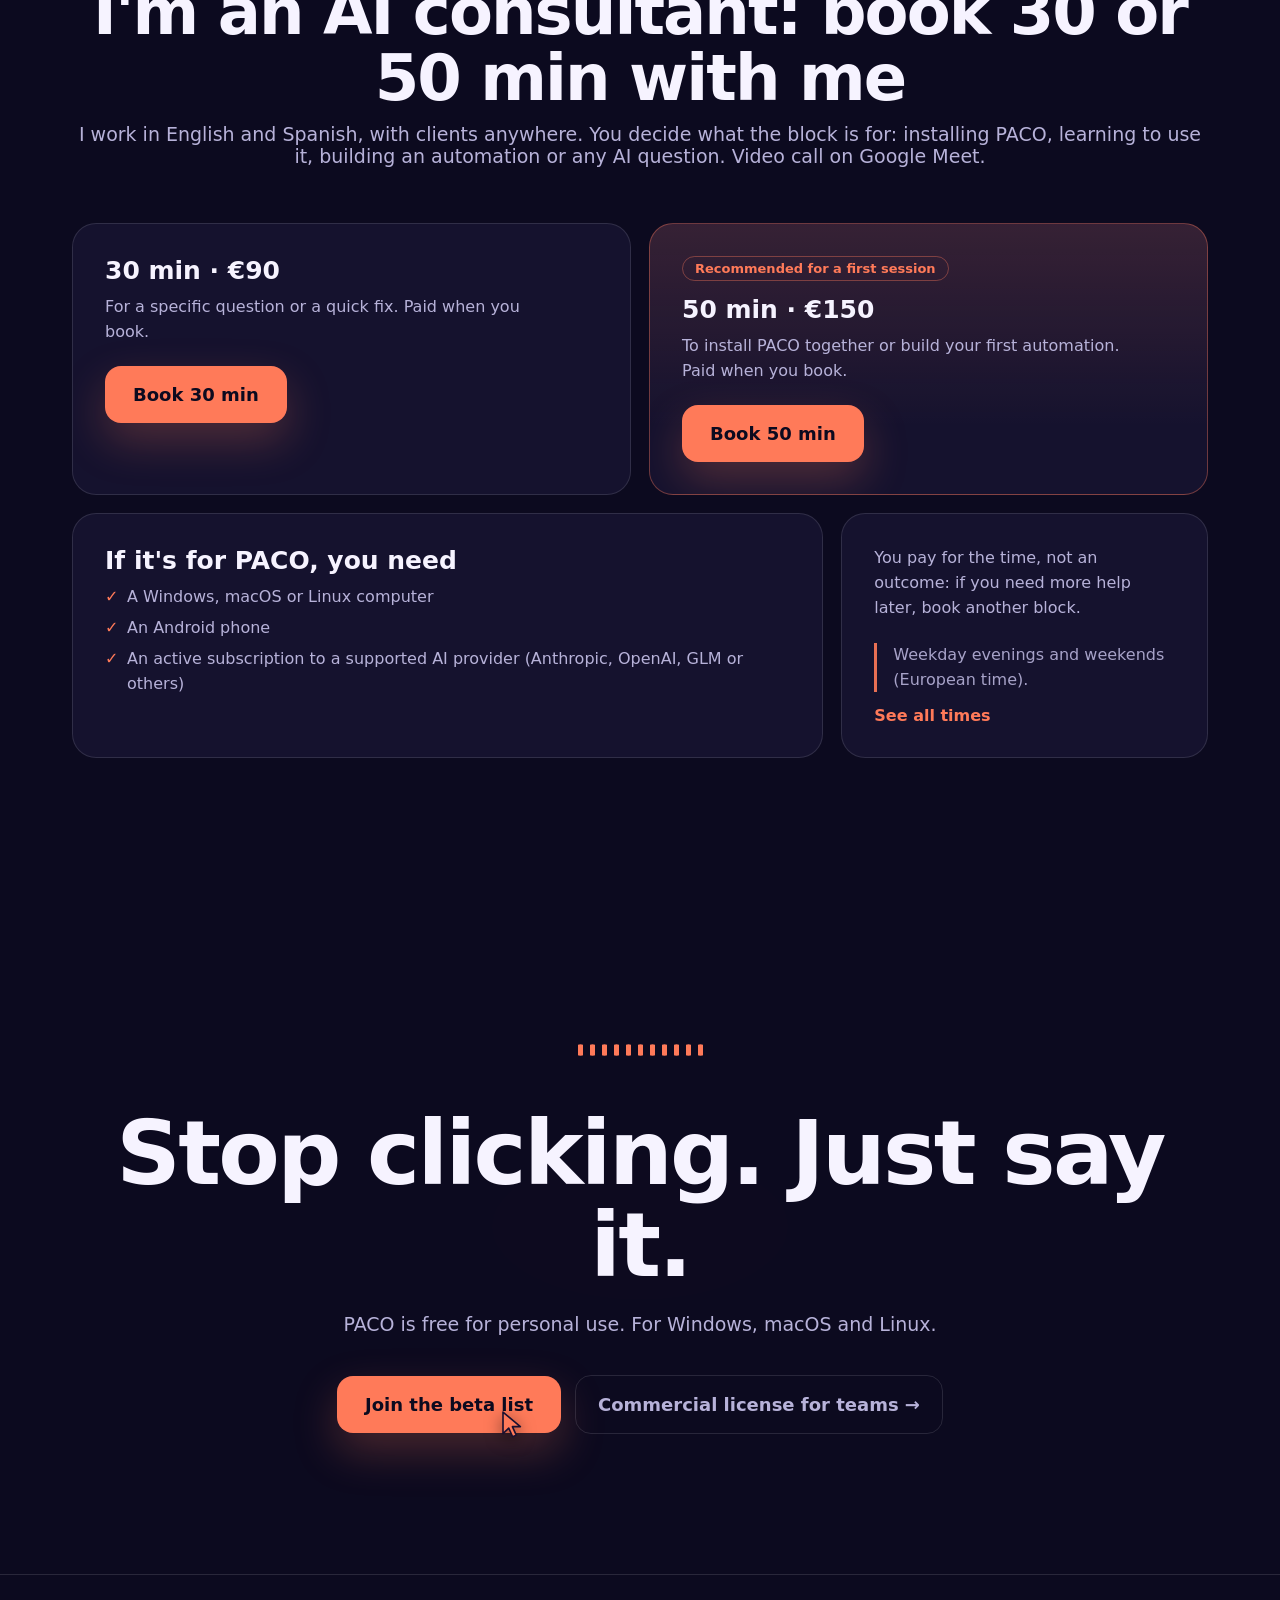
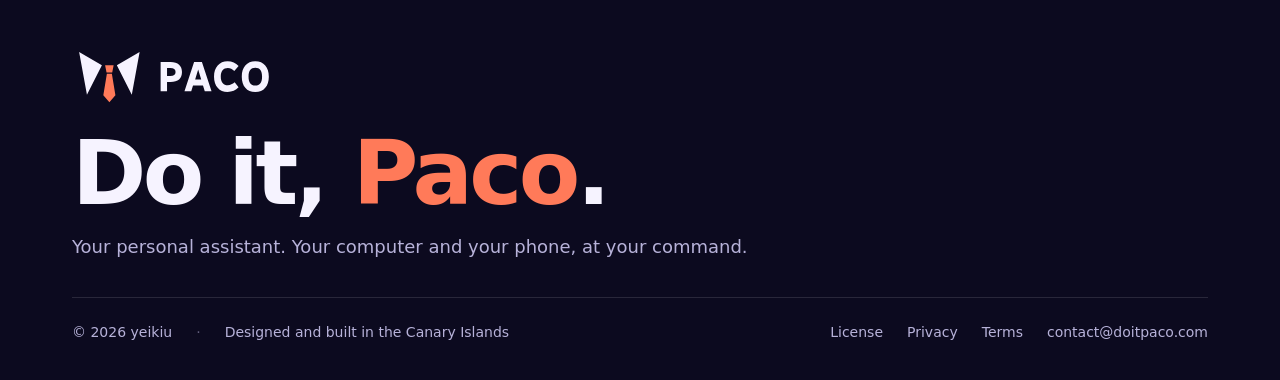
==== commit 41c14d20: "Propuesta: cierre dictado con onda, titular revelado y cursor al botón de la beta Co-Authored-By: Cl" ====
--- a/index.html
+++ b/index.html
@@ -271,6 +271,27 @@
   .tile ul.req li{padding-left:22px;position:relative;margin:6px 0}
   .tile ul.req li:before{content:"\2713";position:absolute;left:0;color:var(--a)}
   .tile a.more{color:var(--a);font-weight:700;display:inline-block;margin-top:14px}
+  /* --- Cambio 4: cierre dictado --- */
+  .final:before{content:"";position:absolute;inset:0;background:url(assets/brand/paco-symbol-on-dark.svg) center 46%/min(620px,80vw) no-repeat;opacity:.045;pointer-events:none}
+  .fwave{display:flex;justify-content:center;align-items:center;gap:7px;height:64px;margin-bottom:26px}
+  .fwave span{width:5px;height:100%;border-radius:3px;background:var(--a);transform:scaleY(.18);animation:fWave 1.3s ease-in-out infinite}
+  .fwave span:nth-child(odd){animation-duration:1.05s}.fwave span:nth-child(3n){animation-duration:1.6s}
+  .fwave span:nth-child(2){animation-delay:.1s}.fwave span:nth-child(3){animation-delay:.2s}.fwave span:nth-child(4){animation-delay:.3s}.fwave span:nth-child(5){animation-delay:.4s}.fwave span:nth-child(6){animation-delay:.5s}.fwave span:nth-child(7){animation-delay:.4s}.fwave span:nth-child(8){animation-delay:.3s}.fwave span:nth-child(9){animation-delay:.2s}.fwave span:nth-child(10){animation-delay:.1s}
+  .final h2.rv{opacity:1;transform:none;-webkit-mask-image:linear-gradient(90deg,#000 40%,transparent 60%);mask-image:linear-gradient(90deg,#000 40%,transparent 60%);-webkit-mask-size:260% 100%;mask-size:260% 100%;-webkit-mask-position:100% 0;mask-position:100% 0}
+  .final h2.in{-webkit-mask-position:0 0;mask-position:0 0;transition:-webkit-mask-position 2.2s cubic-bezier(.5,0,.2,1) .3s,mask-position 2.2s cubic-bezier(.5,0,.2,1) .3s}
+  @media (max-width:760px){.fcta{width:100%}.fcta .cta{width:100%;justify-content:center}}
+  .fcta{position:relative;display:inline-flex}
+  .fcur{position:absolute;left:72%;top:58%;width:30px;height:30px;opacity:0;transform:translate(46vw,36vh);pointer-events:none;z-index:3;filter:drop-shadow(0 4px 8px rgba(0,0,0,.5))}
+  .fcur svg{width:30px;height:30px;display:block}
+  .fcur i{position:absolute;left:-12px;top:-12px;width:28px;height:28px;border-radius:50%;border:2px solid var(--a);opacity:0}
+  .final-ctas.in .fcur{animation:fCur 2.2s cubic-bezier(.45,0,.2,1) 1.6s forwards}
+  .final-ctas.in .fcur i{animation:fClk .7s ease-out 3.8s forwards}
+  .final-ctas.in .fcta .cta{animation:fGlow 2.6s ease-in-out 3.8s infinite}
+  @keyframes fWave{0%,100%{transform:scaleY(.18)}50%{transform:scaleY(1)}}
+  @keyframes fCur{0%{opacity:0;transform:translate(46vw,36vh)}15%{opacity:1}100%{opacity:1;transform:none}}
+  @keyframes fClk{0%{opacity:1;transform:scale(.4)}100%{opacity:0;transform:scale(1.6)}}
+  @keyframes fGlow{0%,100%{box-shadow:0 0 0 0 rgba(255,122,89,.55)}50%{box-shadow:0 0 0 14px rgba(255,122,89,0)}}
+  @media (prefers-reduced-motion:reduce){.fwave span{animation:none;transform:scaleY(.6)}.fcur{display:none}}
   .final{text-align:center;padding:140px 0;position:relative;overflow:hidden}
   .final:before{content:"";position:absolute;inset:20% 15%;background:radial-gradient(50% 50% at 50% 50%,rgba(255,122,89,.18),transparent 70%);filter:blur(30px);z-index:-1}
   .final h2{font-size:clamp(46px,7vw,100px)}
@@ -556,10 +577,11 @@
   </div>
 </div></section>
 
-<section class="final"><div class="wrap">
+<section class="final" id="cierre"><div class="wrap">
+  <div class="fwave" aria-hidden="true"><span></span><span></span><span></span><span></span><span></span><span></span><span></span><span></span><span></span><span></span><span></span></div>
   <h2 data-i18n="final.title">Stop clicking. Just say it.</h2>
     <p class="lead" data-i18n="final.note">PACO is free for personal use. For Windows, macOS and Linux.</p>
-    <div class="final-ctas"><a class="cta" href="#beta" data-i18n="final.cta">Join the beta list</a><a class="ghost biz-cta" href="license.html" data-i18n="final.biz_link">Commercial license for teams →</a></div>
+    <div class="final-ctas"><span class="fcta"><a class="cta" href="#beta" data-i18n="final.cta">Join the beta list</a><span class="fcur" aria-hidden="true"><svg viewBox="0 0 24 24"><path d="M4 2.5v17.2l4.6-4.4 3.1 6.9 2.9-1.3-3.1-6.8h6.4z" fill="var(--a)" stroke="#1a1030" stroke-width="1.3" stroke-linejoin="round"/></svg><i></i></span></span><a class="ghost biz-cta" href="license.html" data-i18n="final.biz_link">Commercial license for teams →</a></div>
 </div></section>
 
 <footer><div class="wrap">
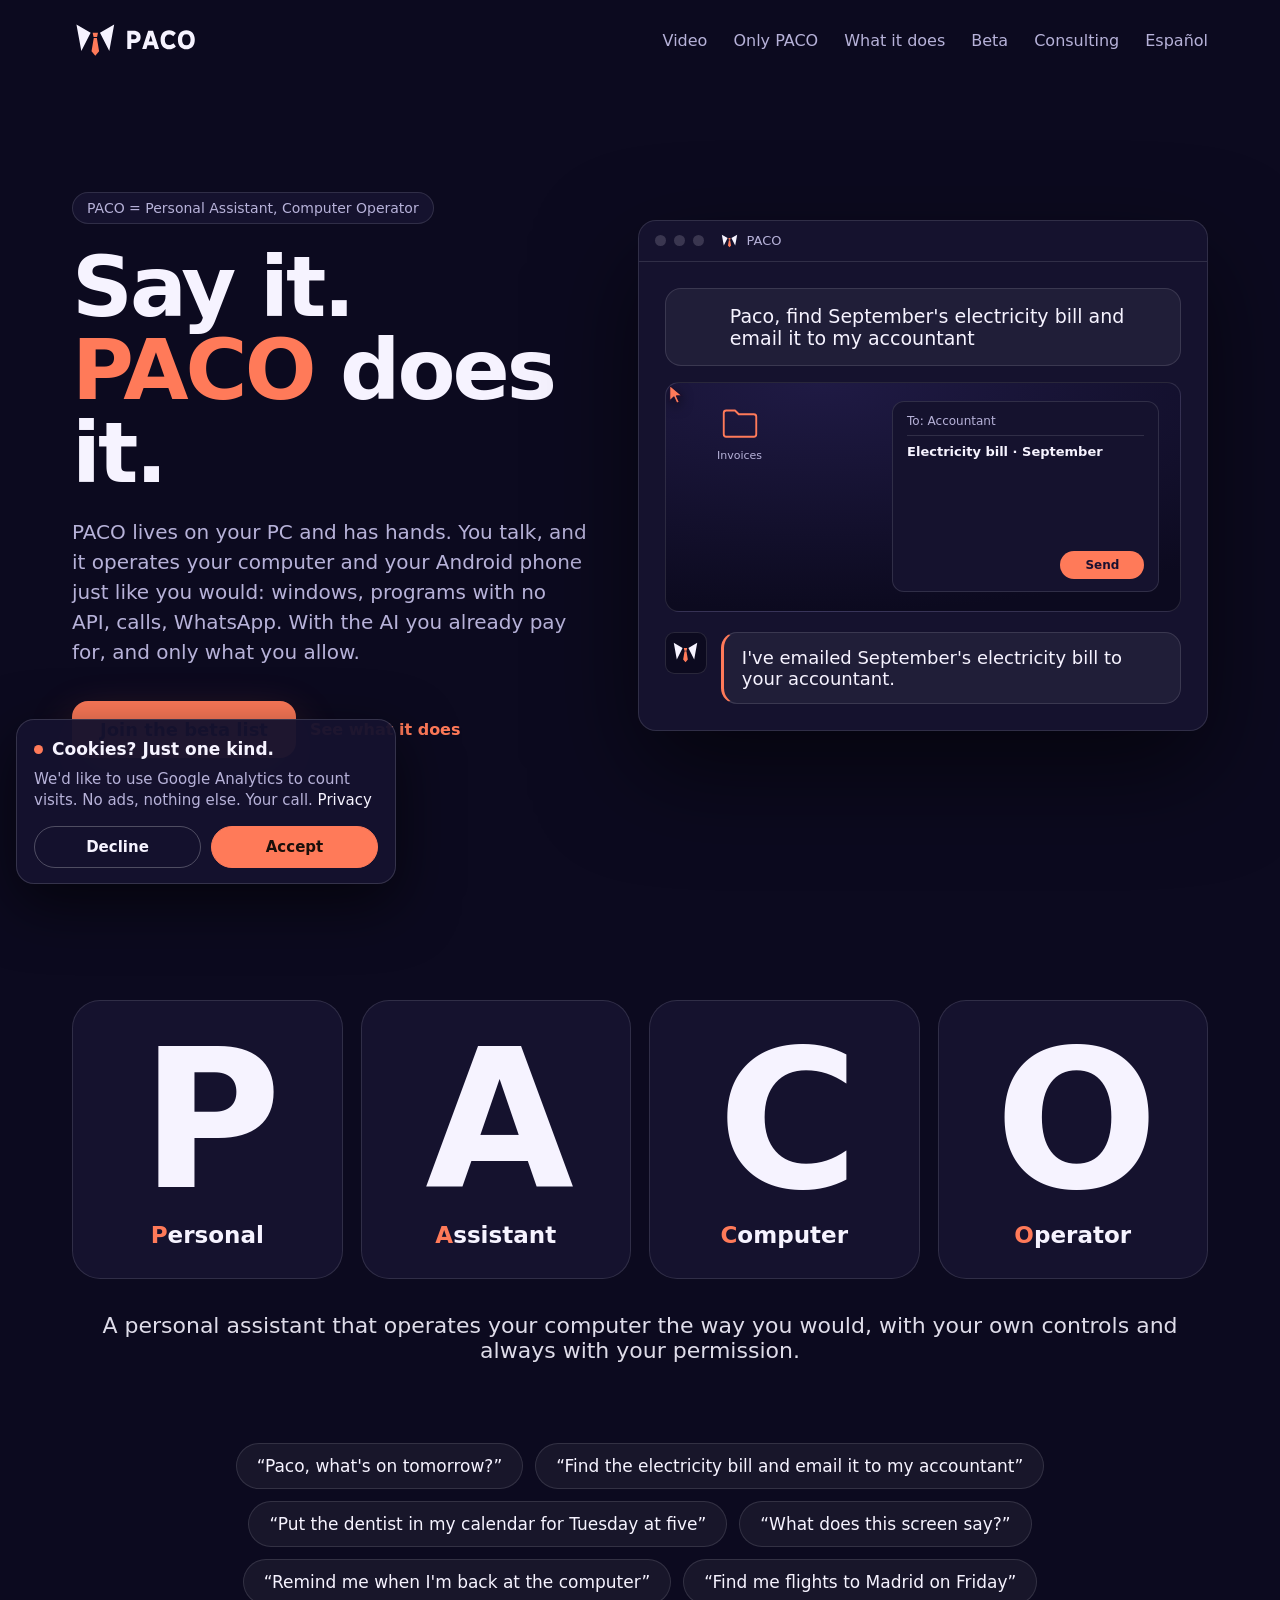
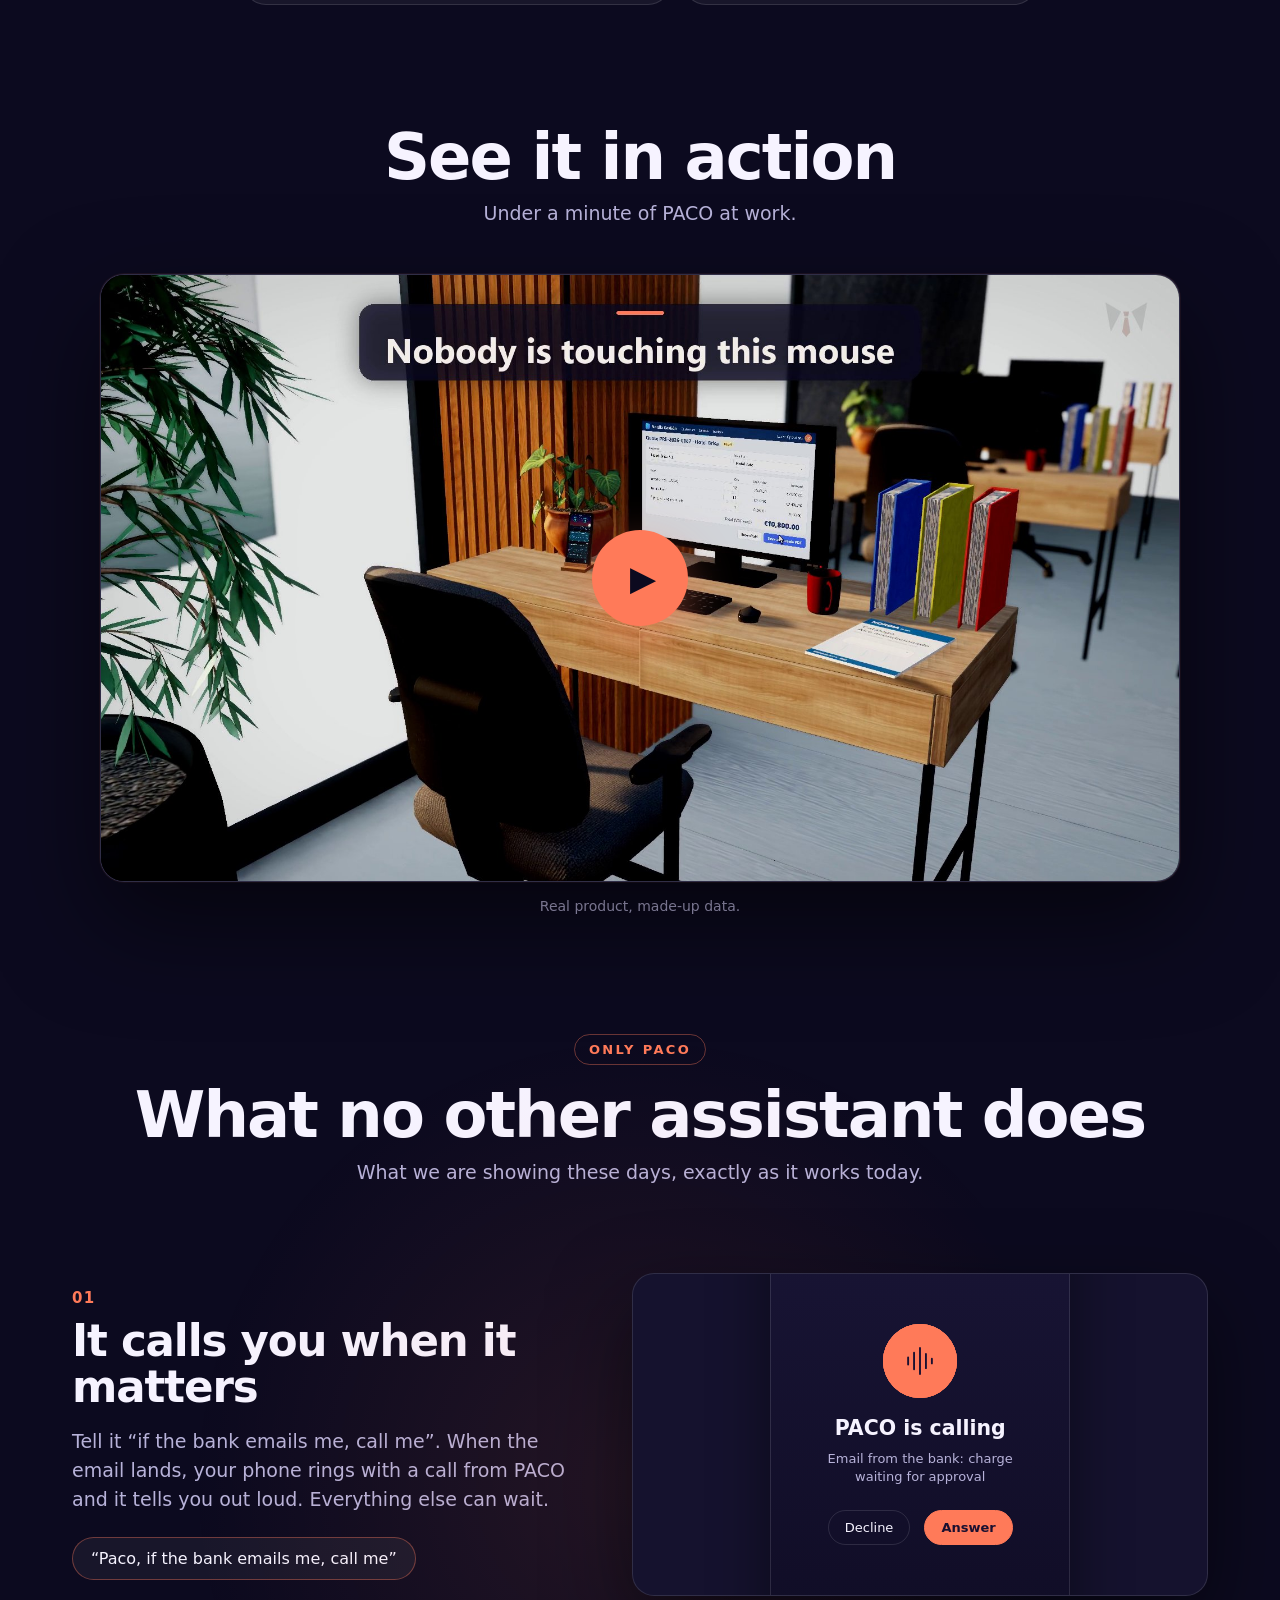
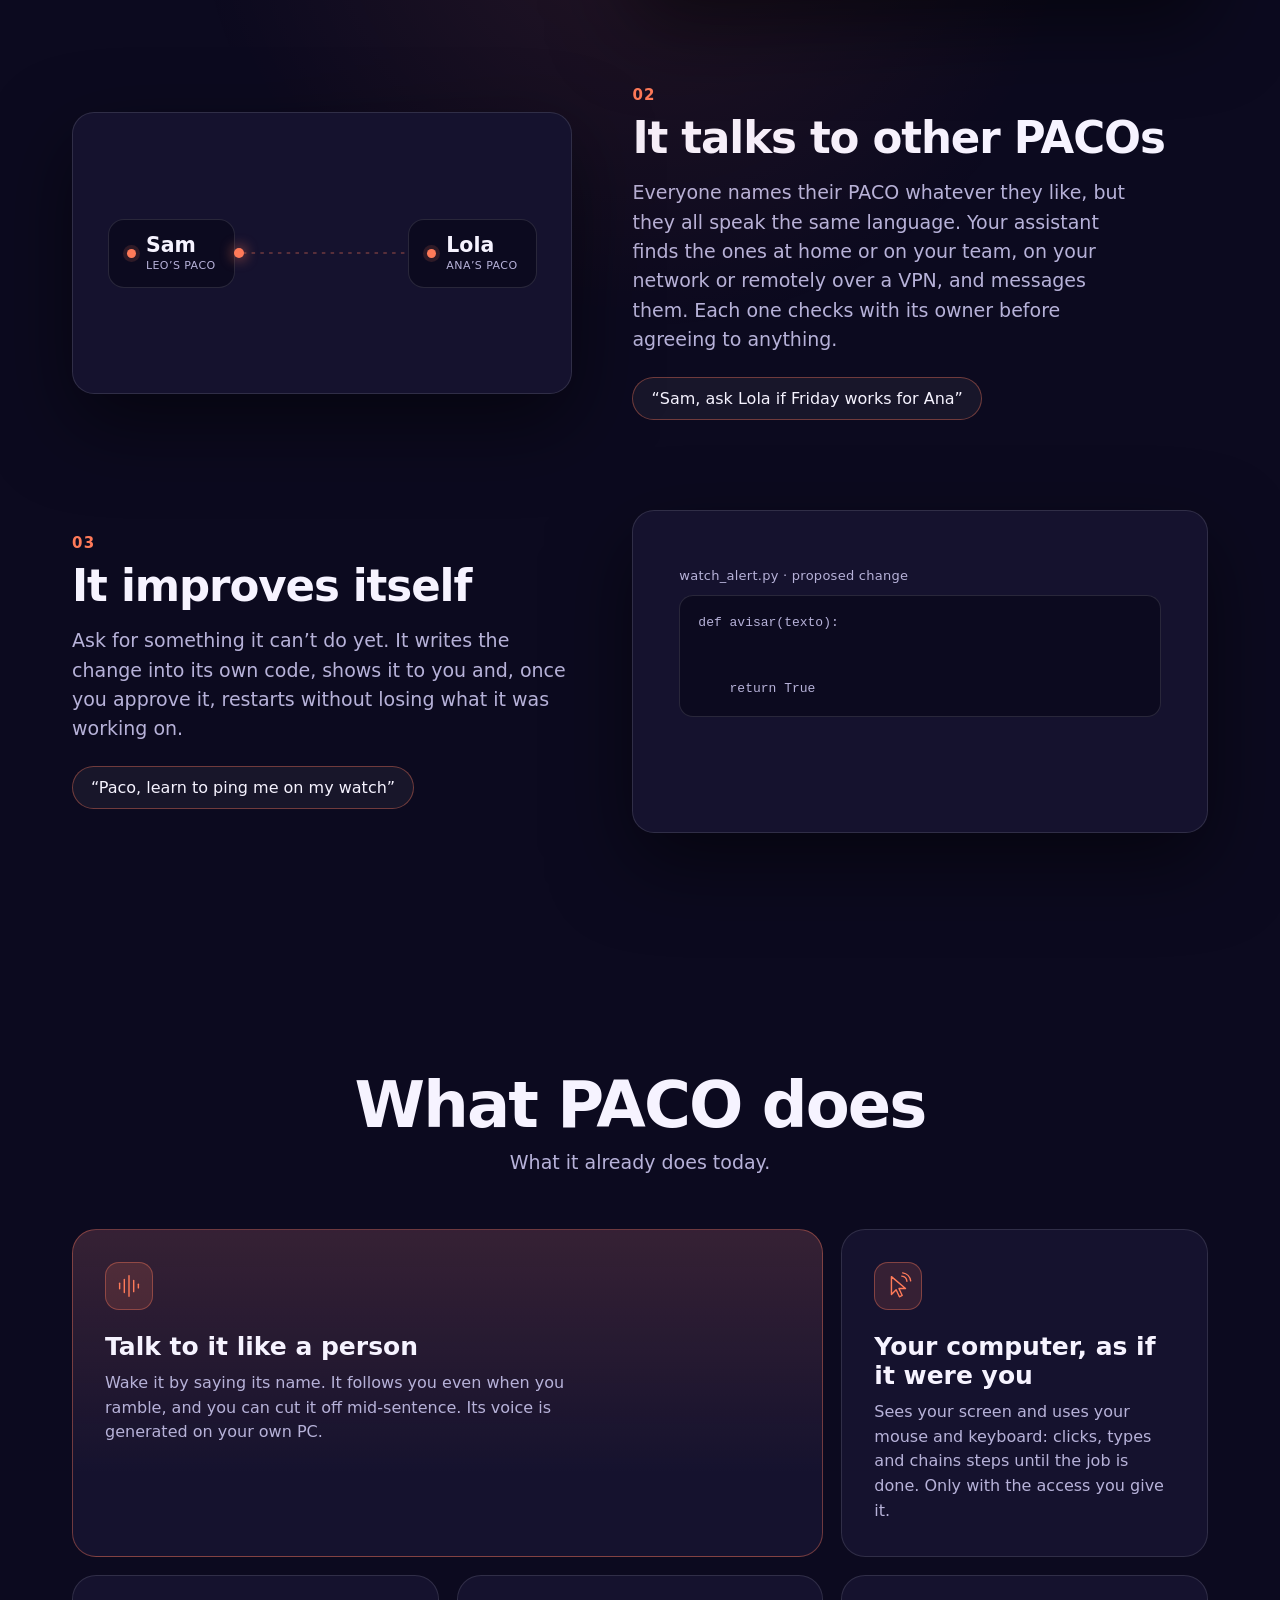
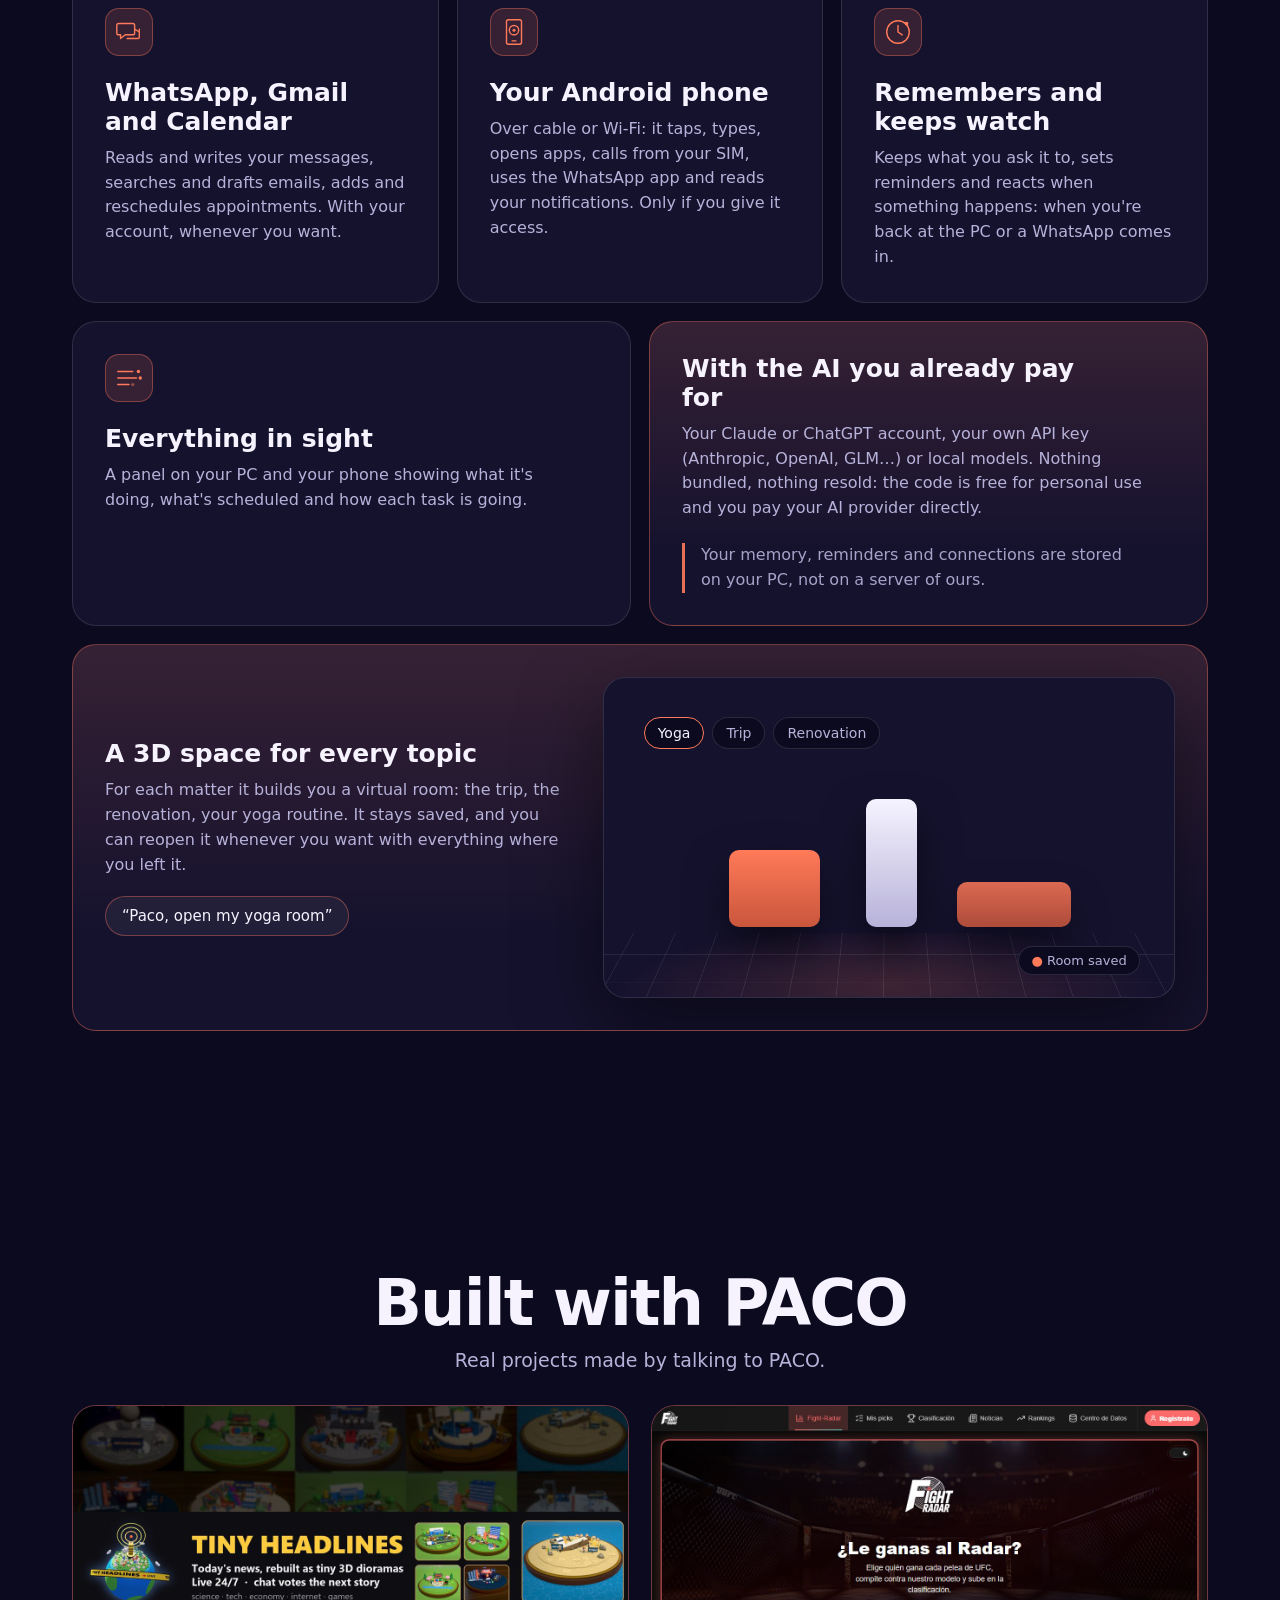
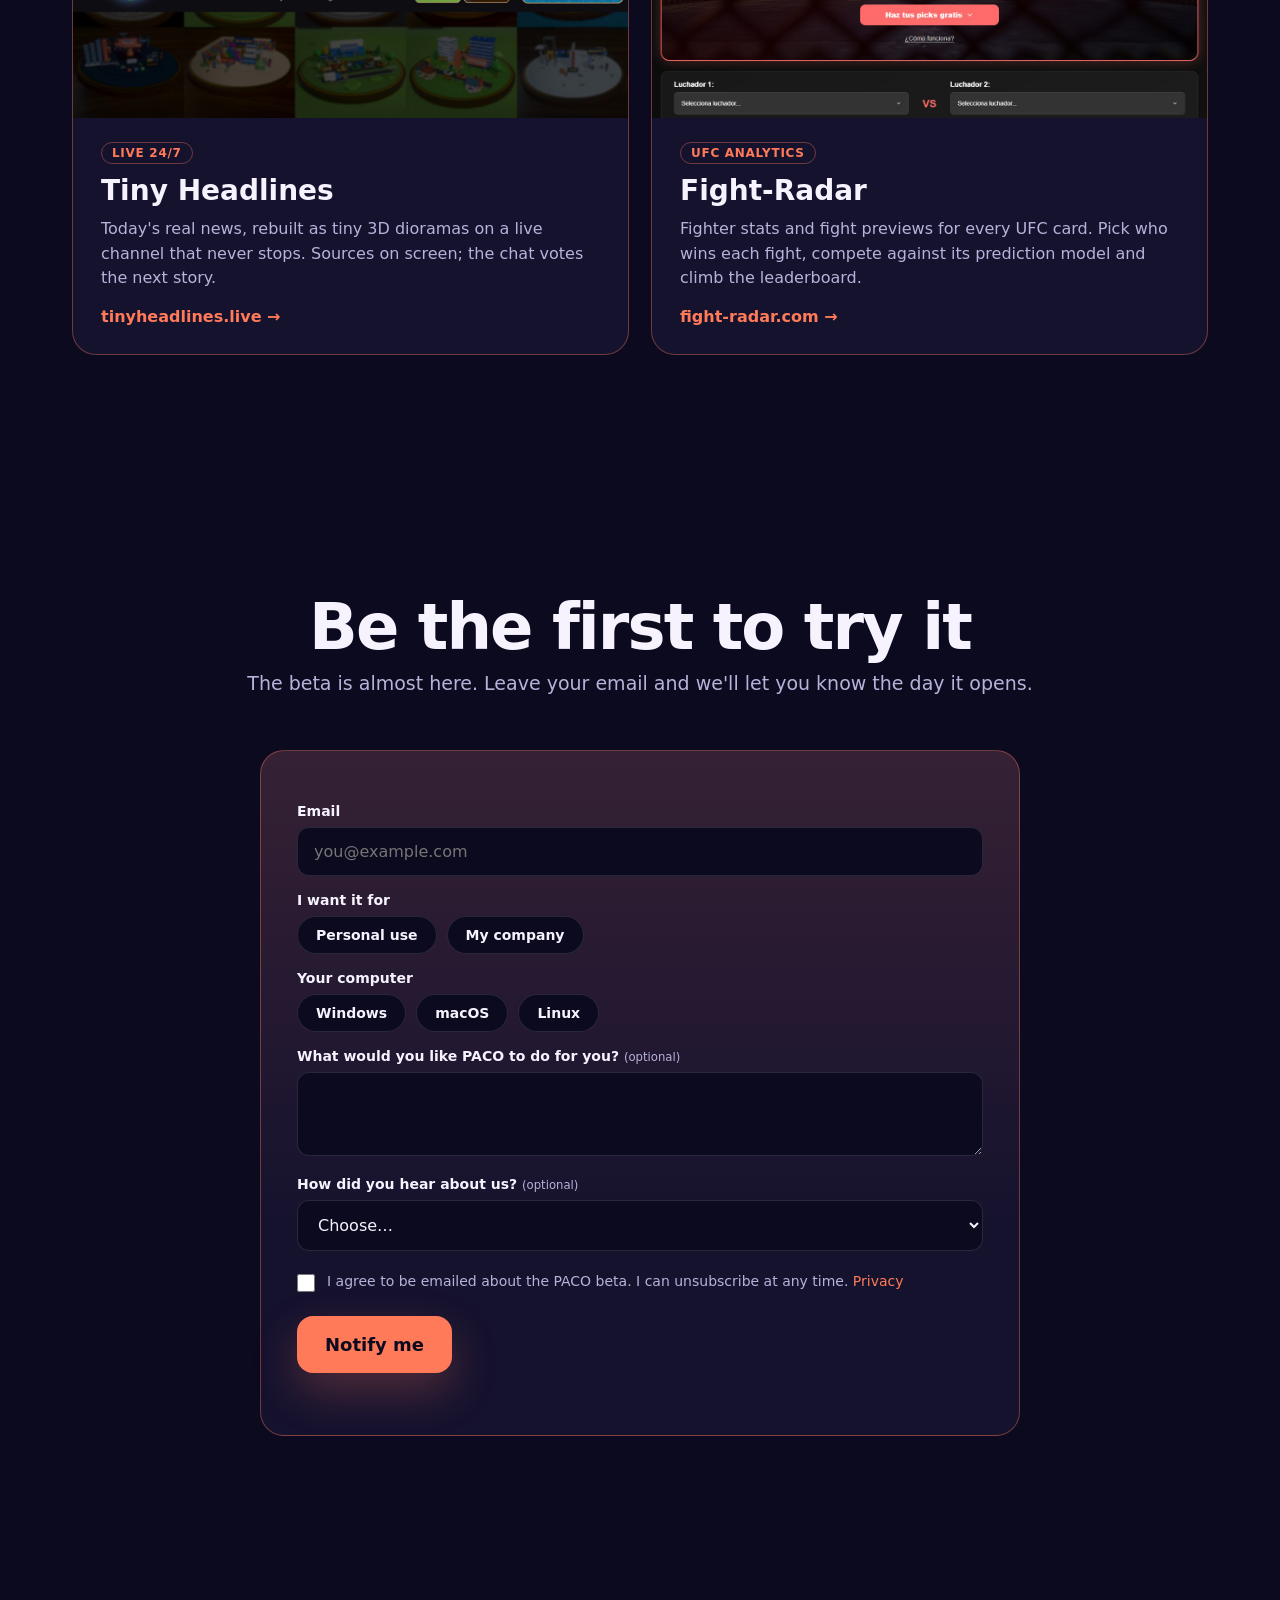
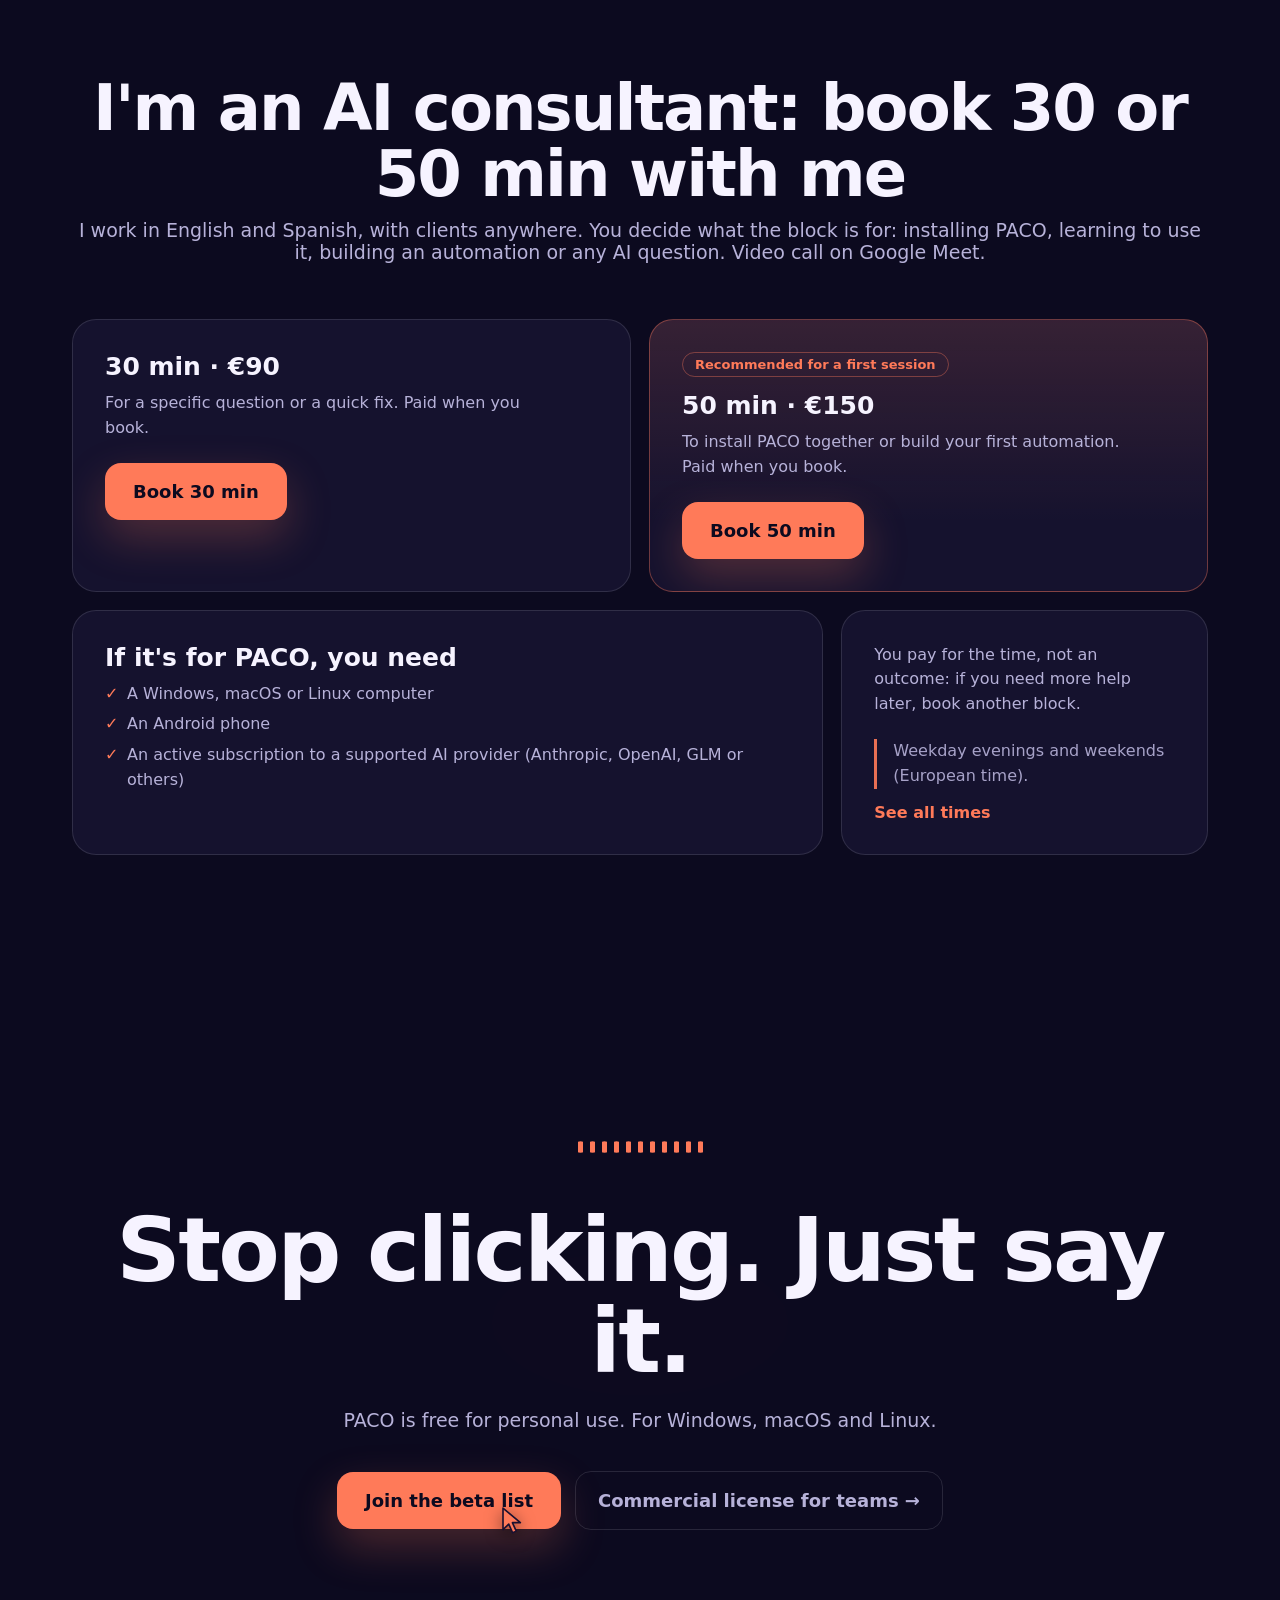
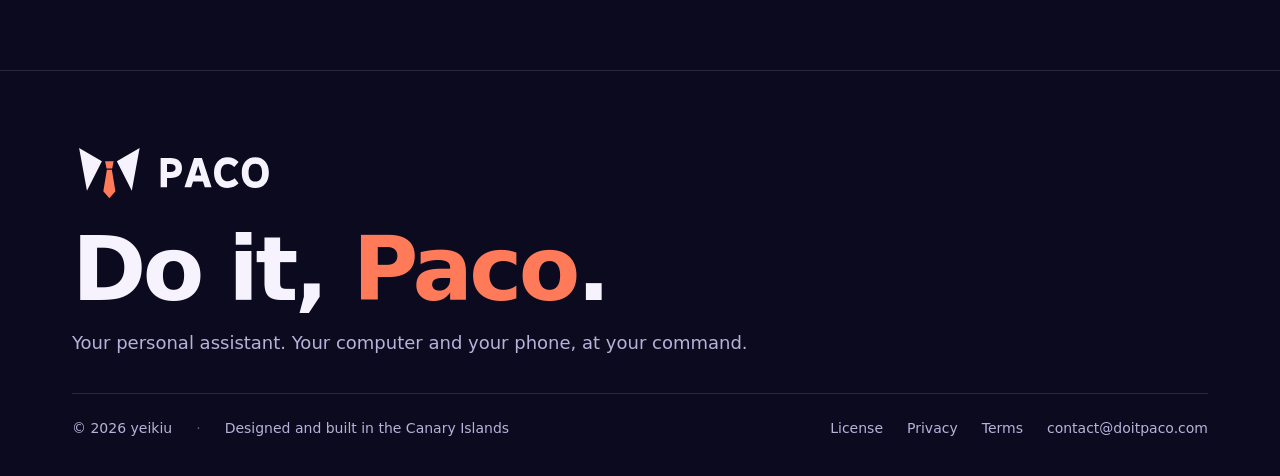
==== commit 207b6008: "Propuesta: fuera «Lo mejor de PACO»; el espacio 3D pasa al bento Co-Authored-By: Claude Opus 5.5 <no" ====
--- a/index.html
+++ b/index.html
@@ -187,6 +187,11 @@
   @keyframes uSpin{to{transform:rotate(360deg)}}
   @media (max-width:760px){.upeer{width:94%}.unode{padding:10px 12px}.umsg{max-width:70%}.umsg.m1{top:-62px}.umsg.m2{bottom:-62px}}
   @media (prefers-reduced-motion:reduce){#unique *{animation:none!important}.umsg,.uok,.uback{opacity:1}.udiff .add{clip-path:none}}
+  .w6{grid-column:span 6}
+  .t3d{display:grid;grid-template-columns:1fr 1.25fr;gap:40px;align-items:center}
+  .t3d h3{font-size:clamp(26px,2.6vw,36px)}
+  .t3d .try{display:inline-block;margin-top:18px;padding:10px 16px;border-radius:999px;background:var(--glass);border:1px solid var(--a-line);font-size:15px}
+  @media (max-width:760px){.w6{grid-column:auto}.t3d{grid-template-columns:1fr;gap:22px}}
   .brow{display:grid;grid-template-columns:1fr 1.15fr;gap:60px;align-items:center;margin-top:90px}
   .brow:nth-child(even) .btxt{order:2}
   .btxt .n{font-size:15px;font-weight:700;color:var(--a);letter-spacing:.08em}
@@ -366,7 +371,7 @@
 <div class="aurora"></div>
 <nav><div class="wrap">
   <a class="logo" href="#" aria-label="PACO"><img src="assets/brand/paco-logo-on-dark.svg" alt="PACO"></a><span class="sp"></span>
-  <a class="l" href="#video" data-i18n="nav.video">Video</a><a class="l" href="#unique" data-i18n="nav.unique">Only PACO</a><a class="l" href="#best" data-i18n="nav.best">Highlights</a><a class="l" href="#features" data-i18n="nav.features">What it does</a><a class="l" href="#beta" data-i18n="nav.beta">Beta</a><a class="l" href="#consulting" data-i18n="nav.consult">Consulting</a>
+  <a class="l" href="#video" data-i18n="nav.video">Video</a><a class="l" href="#unique" data-i18n="nav.unique">Only PACO</a><a class="l" href="#features" data-i18n="nav.features">What it does</a><a class="l" href="#beta" data-i18n="nav.beta">Beta</a><a class="l" href="#consulting" data-i18n="nav.consult">Consulting</a>
   <a class="l" data-i18n="nav.lang" href="?lang=es" data-i18n-href="nav.lang_href">Español</a>
 </div></nav>
 
@@ -459,42 +464,6 @@
   </div>
 </div></section>
 
-<section id="best"><div class="wrap">
-  <div class="center"><h2 data-i18n="best.title">The best of PACO</h2><p class="lead" data-i18n="best.sub">What makes it yours.</p></div>
-  <div class="brows">
-    <div class="brow">
-      <div class="btxt"><div class="n">01</div><h3 data-i18n="b1.title">Give it any name you like</h3><p data-i18n="b1.text">PACO is just the name it comes with. Call it Sam, Lola or whatever you like: it wakes up when you say that name, answers to it and signs its messages with it.</p><span class="try" data-i18n="b1.try">Settings → Name: Sam</span></div>
-      <div class="clip" data-src="assets/video/clip-nombre.mp4">
-        <div class="mk"><div class="f"><small data-i18n="m1.label">Assistant name</small><b data-i18n="m1.value">Sam</b></div>
-          <div class="wk" data-i18n="m1.wake">Wakes up when it hears “Sam”</div>
-          <div class="me"><div class="wave"><span></span><span></span><span></span><span></span></div><span data-i18n="m1.you">Sam…</span></div>
-          <div class="paco"><i></i><p data-i18n="m1.reply">Yes?</p></div></div>
-      </div>
-    </div>
-    <div class="brow">
-      <div class="btxt"><div class="n">02</div><h3 data-i18n="b2.title">Talk to it. No keyboard.</h3><p data-i18n="b2.text">Call it by its name and ask for things the way you would ask a person. It understands you even if you ramble, you can cut it off mid-sentence, and it talks back out loud while it works.</p><span class="try" data-i18n="b2.try">“Paco, what have I got tomorrow?”</span></div>
-      <div class="clip" data-src="assets/video/clip-voz.mp4">
-        <div class="mk"><div class="me"><div class="wave"><span></span><span></span><span></span><span></span><span></span></div><span data-i18n="m2.you">Paco, what have I got tomorrow?</span></div>
-          <div class="paco"><i></i><p data-i18n="m2.reply">Dentist at 10. I'll remind you at 9.</p></div></div>
-      </div>
-    </div>
-    <div class="brow">
-      <div class="btxt"><div class="n">03</div><h3 data-i18n="b3.title">A 3D space for every topic</h3><p data-i18n="b3.text">For each matter it builds you a virtual room: the trip, the renovation, your yoga routine. It stays saved, and you can reopen it whenever you want with everything where you left it.</p><span class="try" data-i18n="b3.try">“Paco, open my yoga room”</span></div>
-      <div class="clip" data-src="assets/video/clip-3d.mp4">
-        <div class="mk room"><div class="tabs" data-i18n-list="m3.rooms"><template><span></span></template></div>
-          <div class="floor"></div><div class="obj o1"></div><div class="obj o2"></div><div class="obj o3"></div>
-          <div class="saved" data-i18n="m3.saved">Room saved</div></div>
-      </div>
-    </div>
-    <div class="brow">
-      <div class="btxt"><div class="n">04</div><h3 data-i18n="b4.title">It gets ahead of you</h3><p data-i18n="b4.text">It doesn't wait to be asked. If you told it to remind you, it does: the dentist, tomorrow's appointment or the WhatsApp you were waiting for, right on time and only what matters.</p><span class="try" data-i18n="b4.try">“Paco, remind me the day before”</span></div>
-      <div class="clip" data-src="assets/video/clip-adelanta.mp4">
-        <div class="mk"><div class="paco"><i></i><p data-i18n="m4.reply">Dentist tomorrow at 10. Shall I remind you at 9?</p></div></div>
-      </div>
-    </div>
-  </div>
-</div></section>
-
 <section id="features"><div class="wrap">
   <div class="center"><h2 data-i18n="features.title">What PACO does</h2><p class="lead" data-i18n="features.sub">What it already does today.</p></div>
   <div class="bento">
@@ -505,6 +474,11 @@
     <div class="tile w2"><div class="ico"><svg viewBox="0 0 32 32" fill="none" stroke="currentColor" stroke-width="1.5" stroke-linecap="round" stroke-linejoin="round" aria-hidden="true"><path pathLength="1" d="M16 4a12 12 0 1 1 0 24 12 12 0 0 1 0-24z"/><path pathLength="1" d="M16 9v7l4.5 3"/><circle class="dot" cx="25" cy="7" r="2" fill="currentColor" stroke="none"/></svg></div><h3 data-i18n="f5.title">Remembers and keeps watch</h3><p data-i18n="f5.text">Keeps what you ask it to, sets reminders and reacts when something happens: when you're back at the PC or a WhatsApp comes in.</p></div>
     <div class="tile w3"><div class="ico"><svg viewBox="0 0 32 32" fill="none" stroke="currentColor" stroke-width="1.5" stroke-linecap="round" stroke-linejoin="round" aria-hidden="true"><path pathLength="1" d="M4 9h16"/><path pathLength="1" d="M4 16h20"/><path pathLength="1" d="M4 23h12"/><circle cx="26" cy="9" r="1.8" fill="currentColor" stroke="none"/><circle class="dot" cx="28" cy="16" r="1.8" fill="currentColor" stroke="none"/><circle cx="20" cy="23" r="1.8" fill="currentColor" stroke="none" opacity=".45"/></svg></div><h3 data-i18n="f6.title">Everything in sight</h3><p data-i18n="f6.text">A panel on your PC and your phone showing what it's doing, what's scheduled and how each task is going.</p></div>
     <div class="tile w3 hot brainbox"><h3 data-i18n="brain.title">With the AI you already pay for</h3><p data-i18n="brain.text">Your Claude or ChatGPT account, your own API key (Anthropic, OpenAI, GLM…) or local models. Nothing bundled, nothing resold: the code is free for personal use and you pay your AI provider directly.</p><p class="note" data-i18n="brain.local">Your memory, reminders and connections are stored on your PC, not on a server of ours.</p></div>
+    <div class="tile w6 hot t3d" id="sala3d"><div class="t3d-txt"><h3 data-i18n="b3.title">A 3D space for every topic</h3><p data-i18n="b3.text">For each matter it builds you a virtual room: the trip, the renovation, your yoga routine. It stays saved, and you can reopen it whenever you want with everything where you left it.</p><span class="try" data-i18n="b3.try">“Paco, open my yoga room”</span></div><div class="clip" data-src="assets/video/clip-3d.mp4">
+        <div class="mk room"><div class="tabs" data-i18n-list="m3.rooms"><template><span></span></template></div>
+          <div class="floor"></div><div class="obj o1"></div><div class="obj o2"></div><div class="obj o3"></div>
+          <div class="saved" data-i18n="m3.saved">Room saved</div></div>
+      </div></div>
   </div>
 </div></section>
 
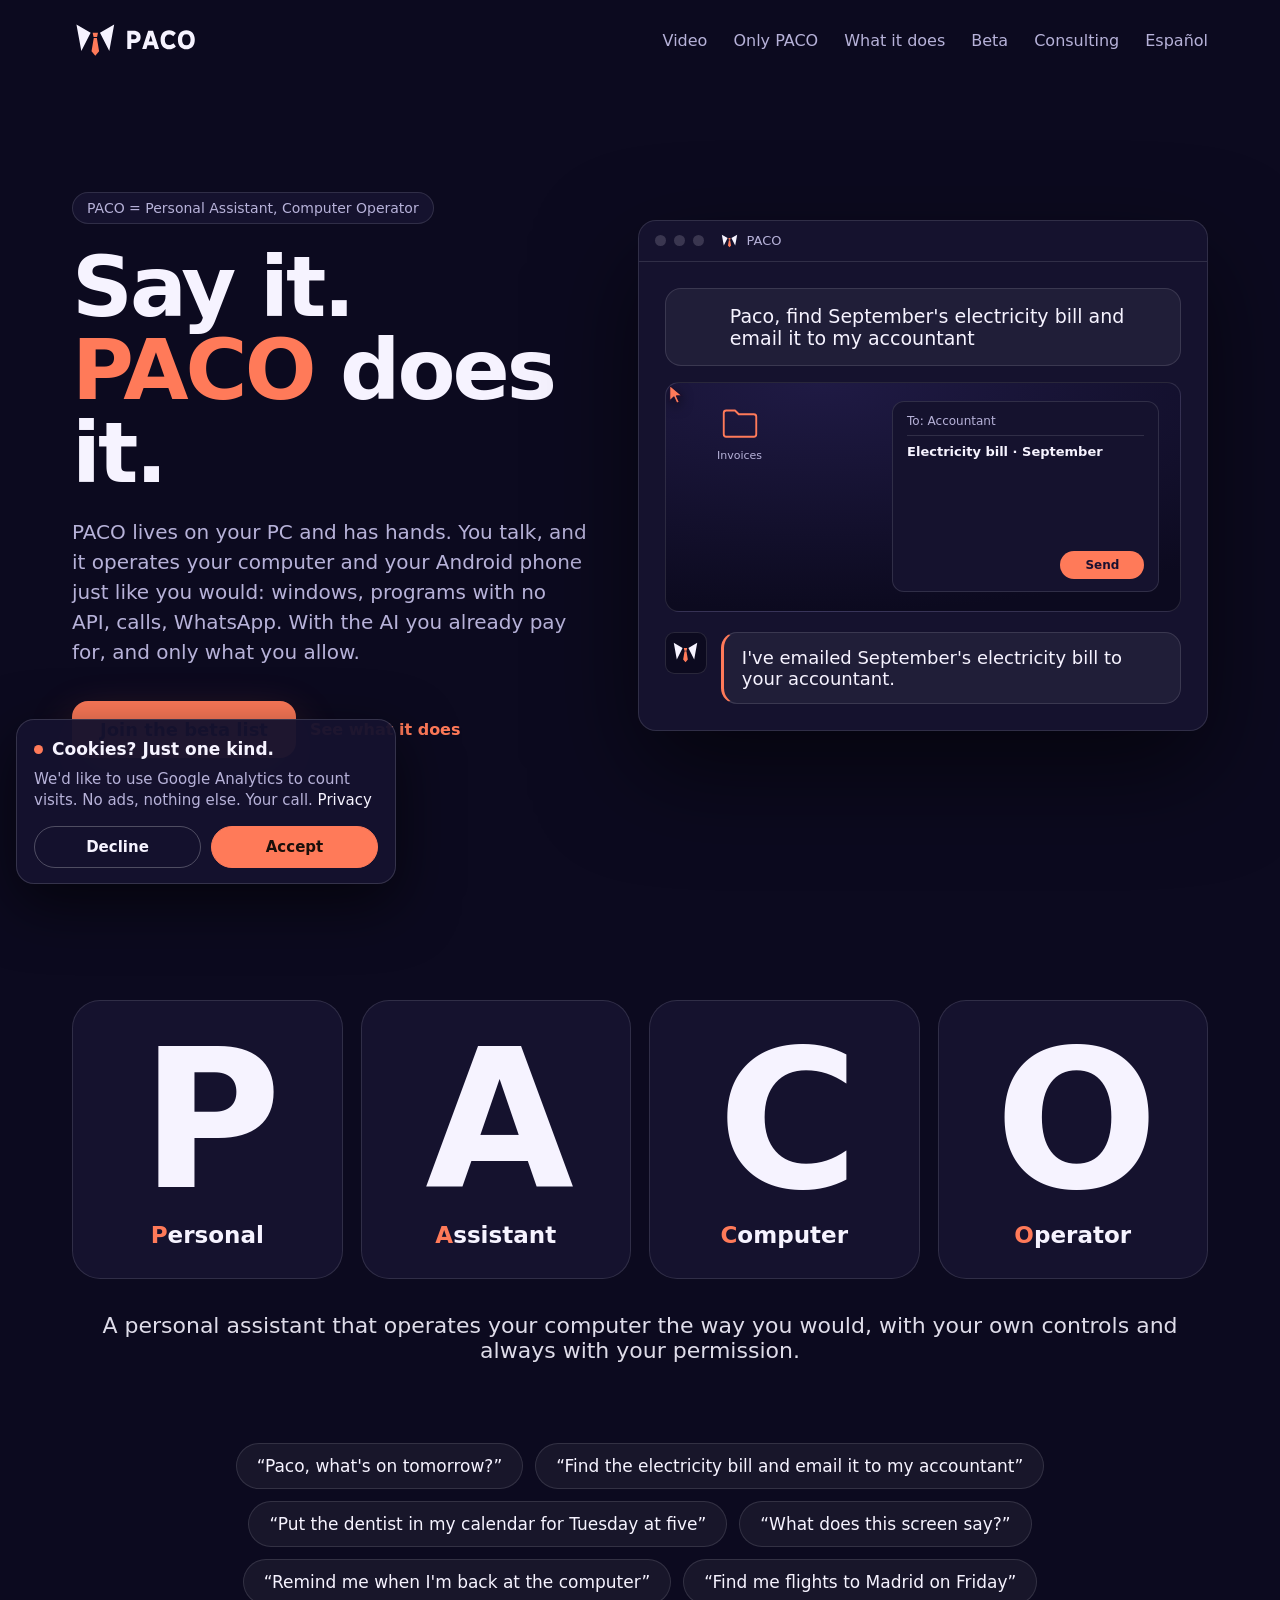
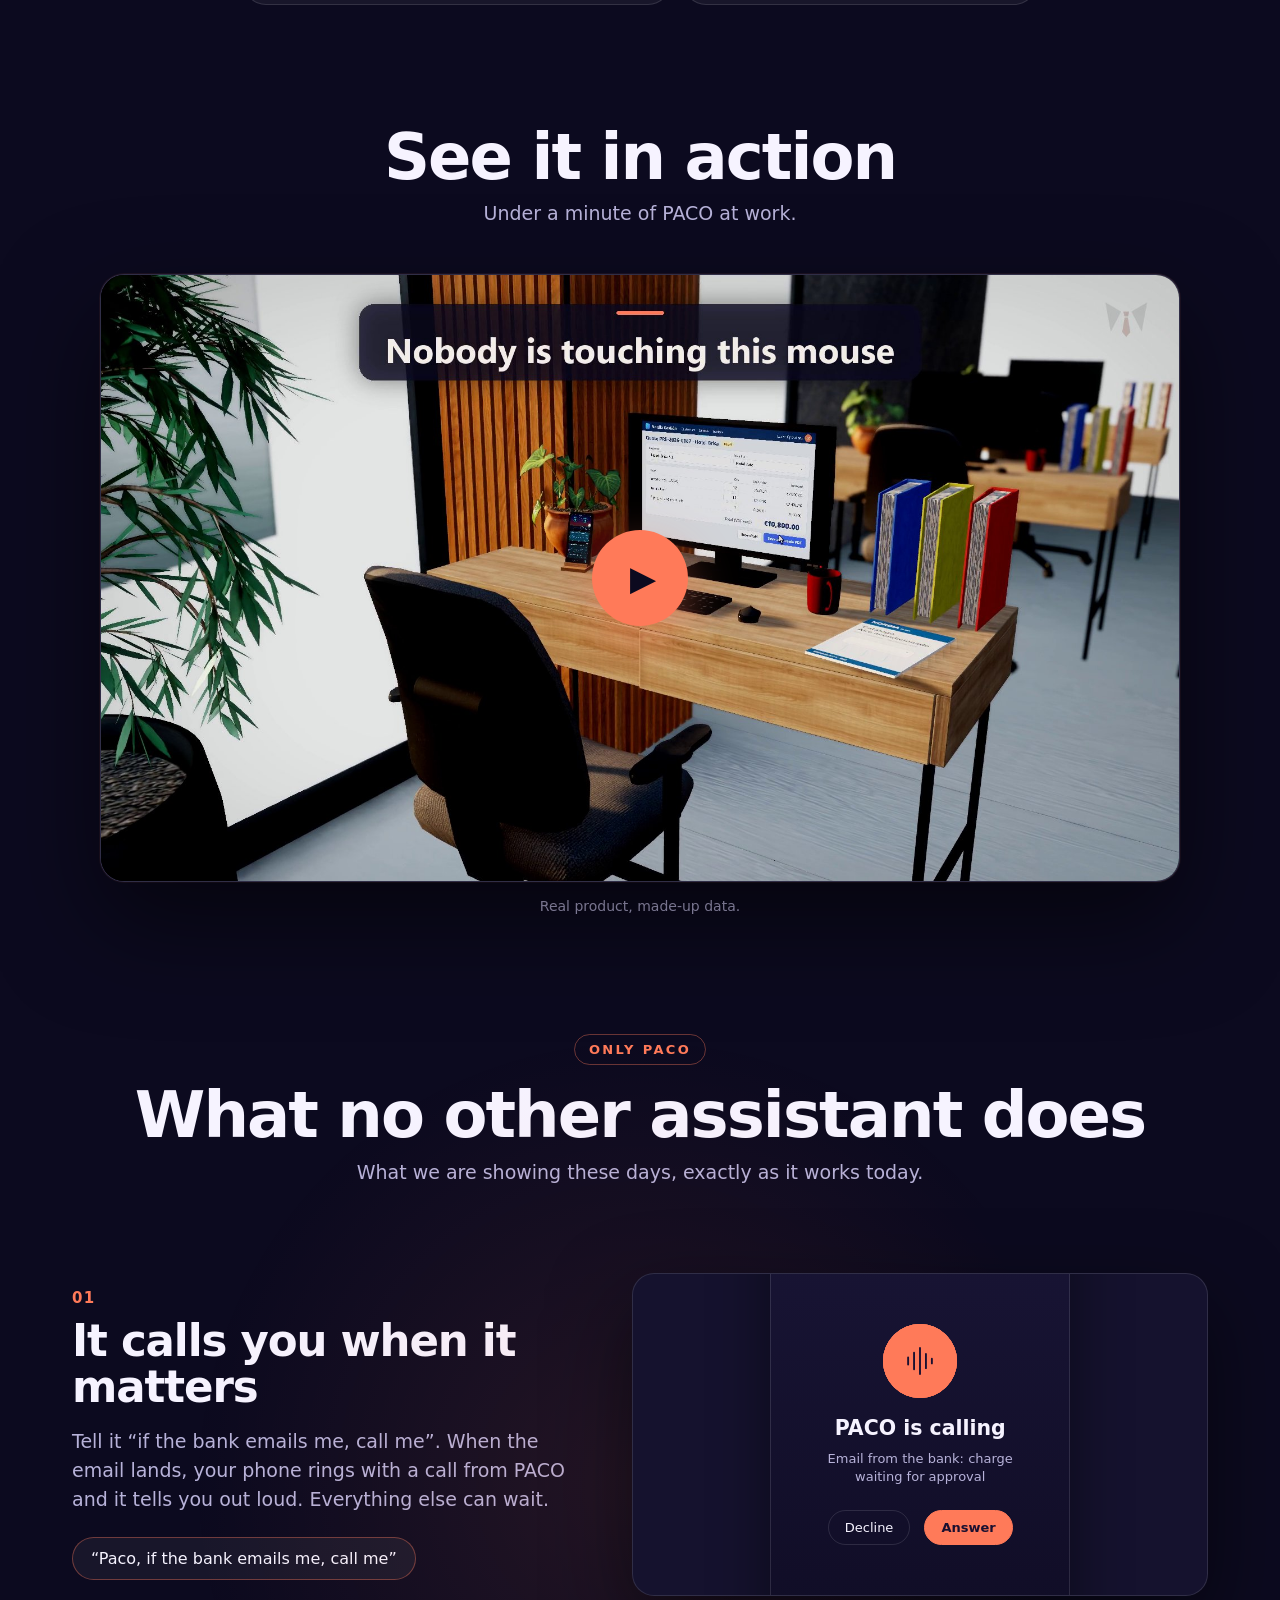
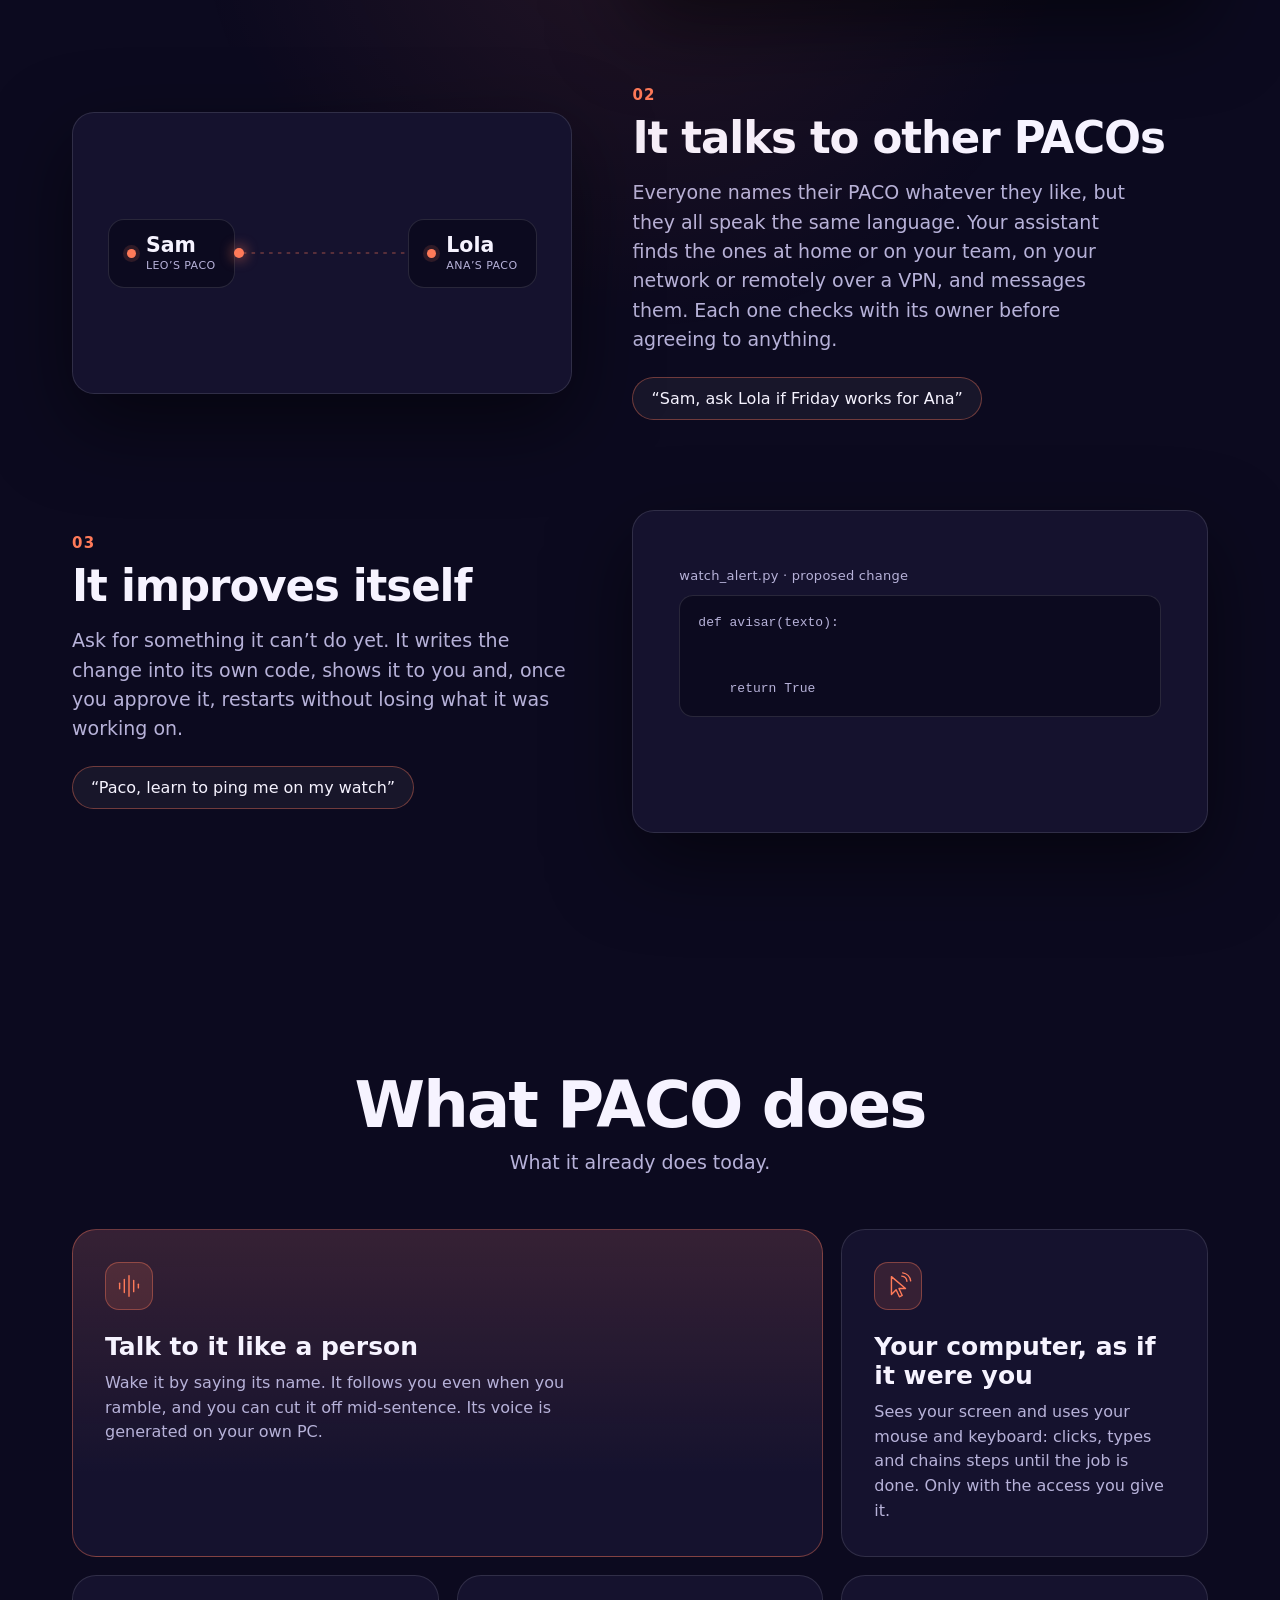
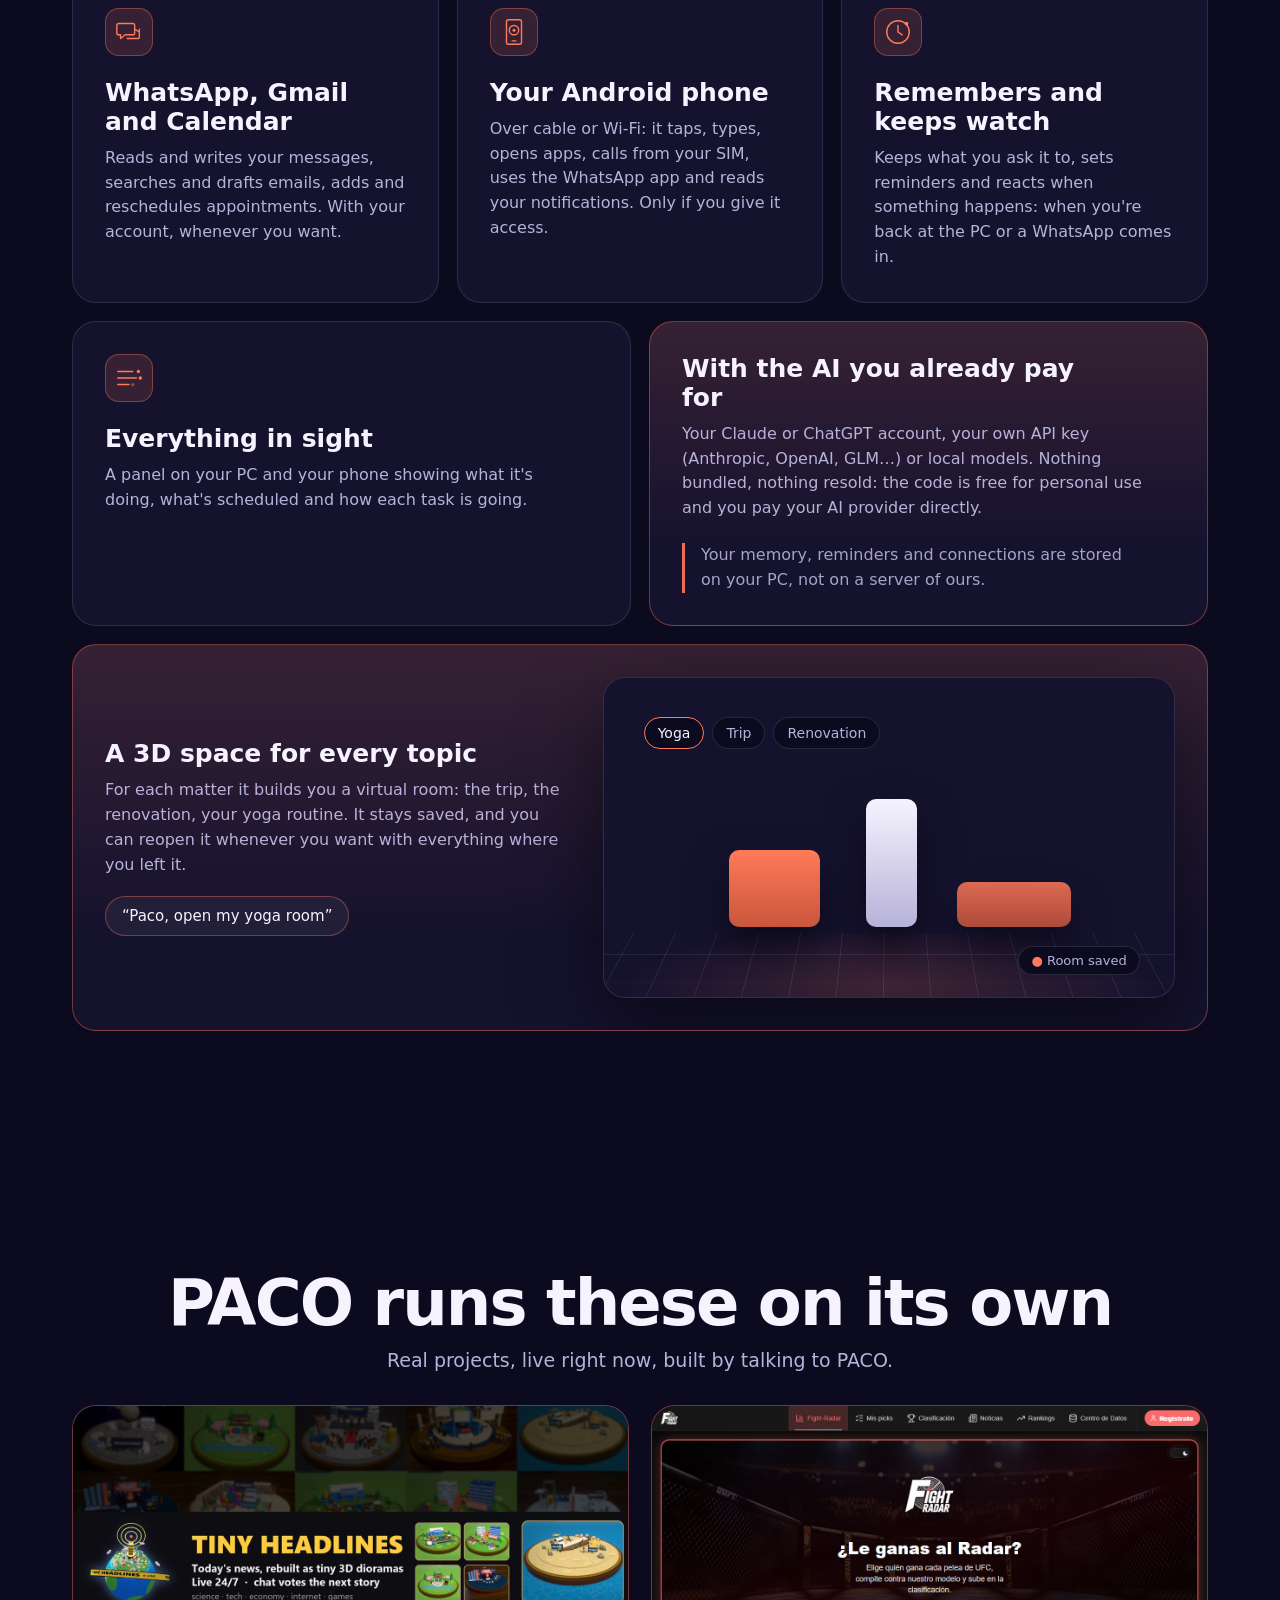
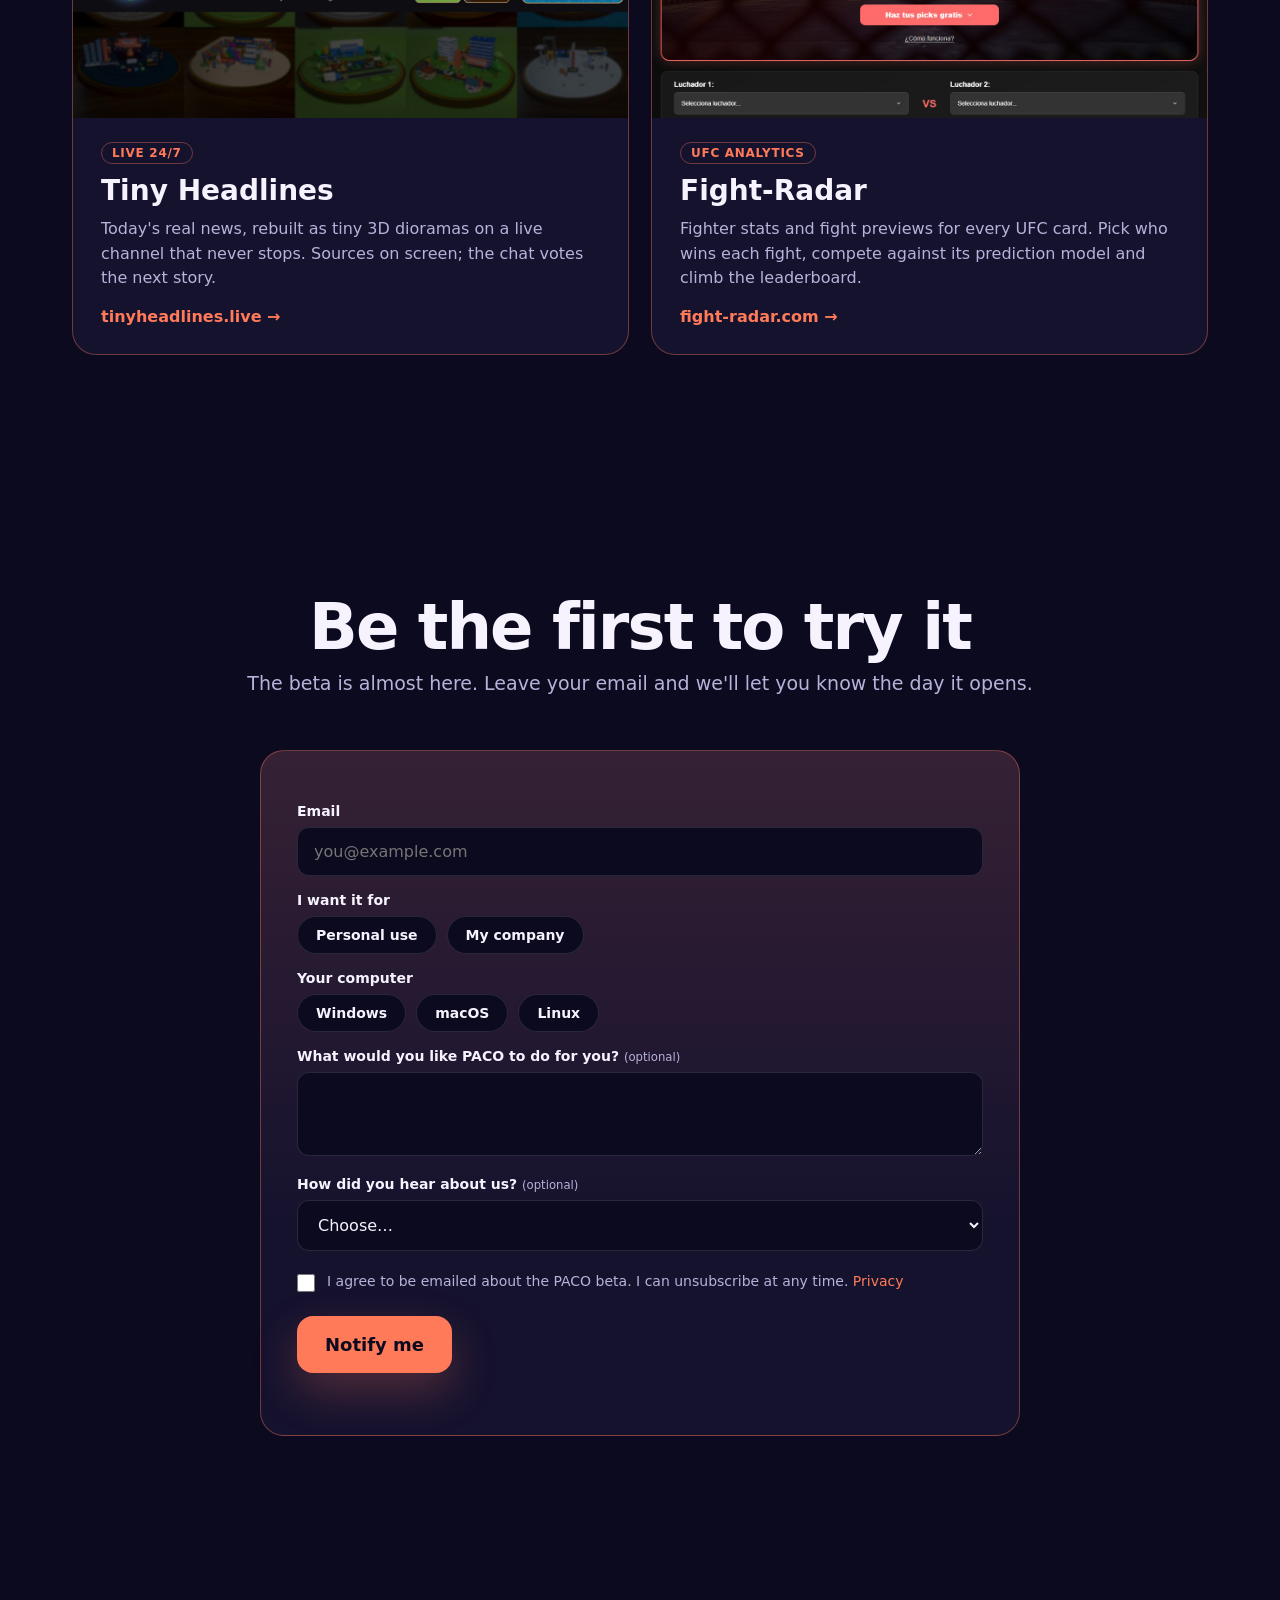
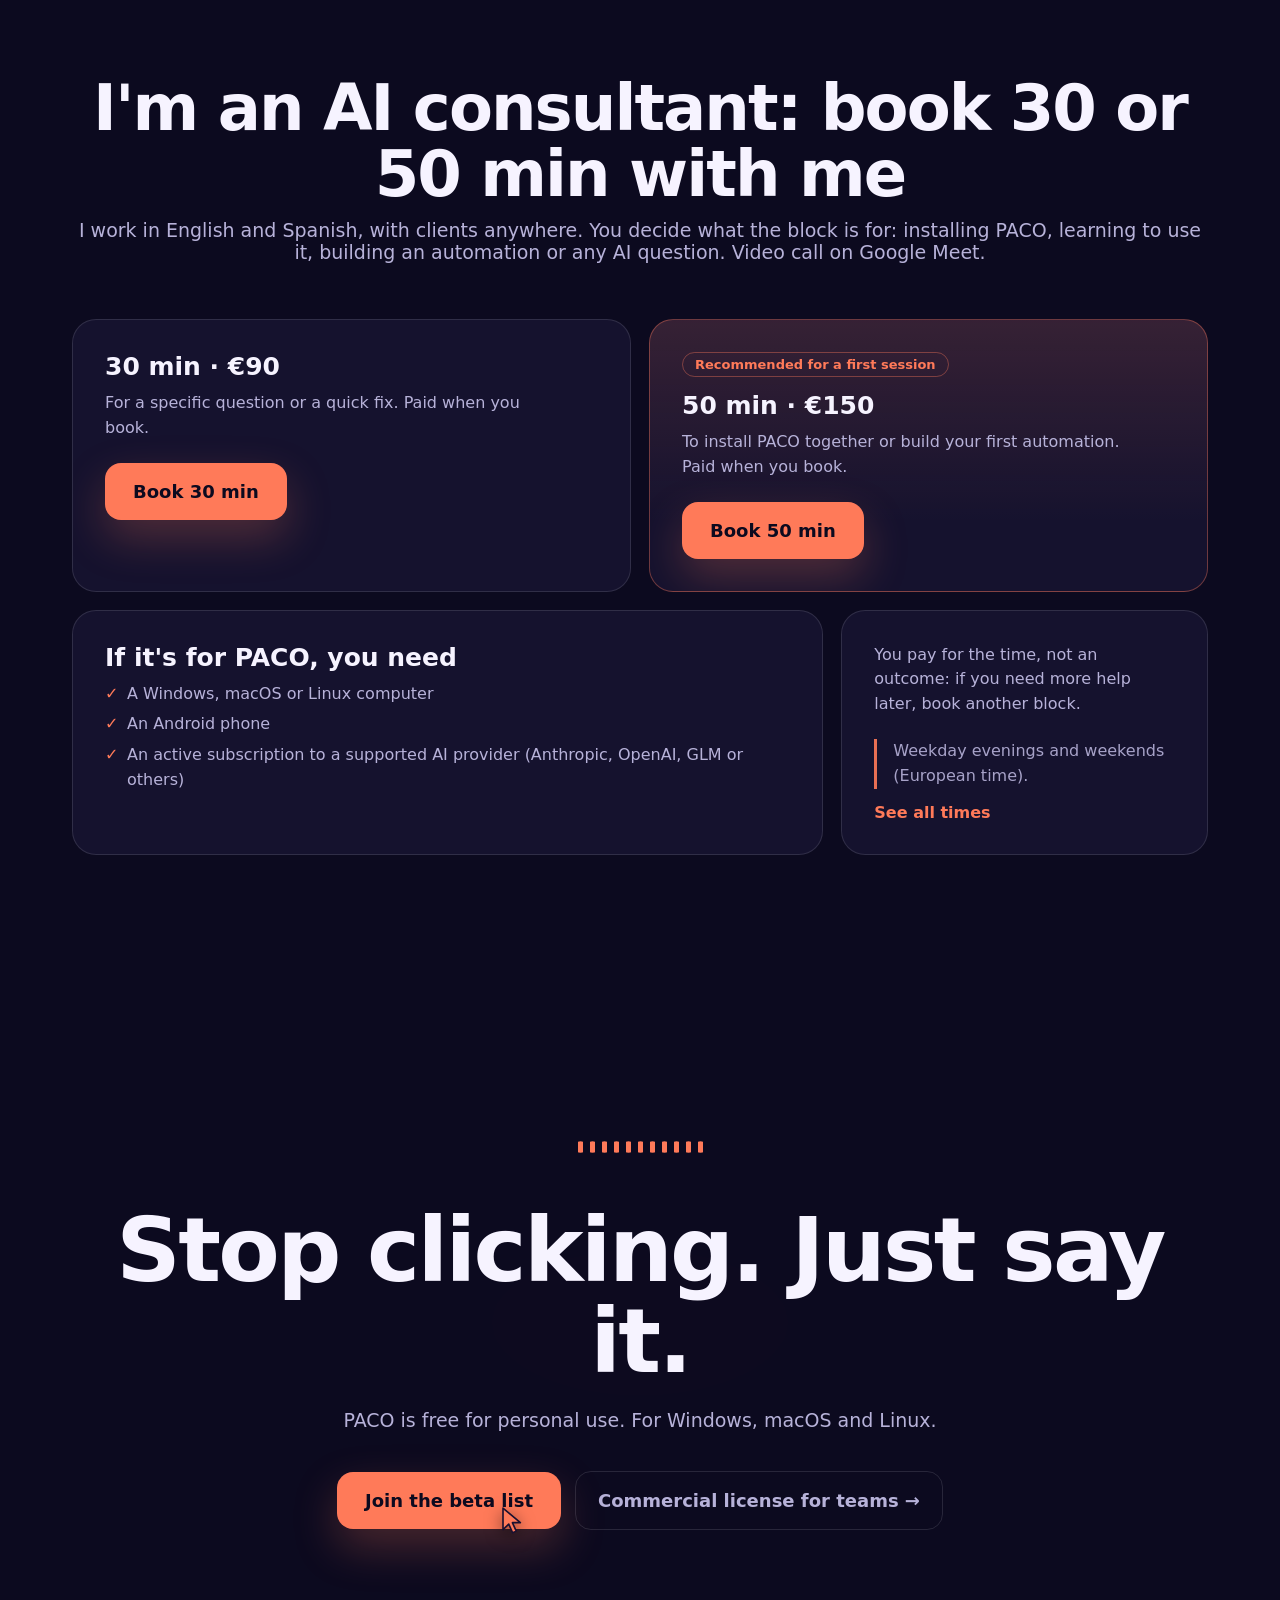
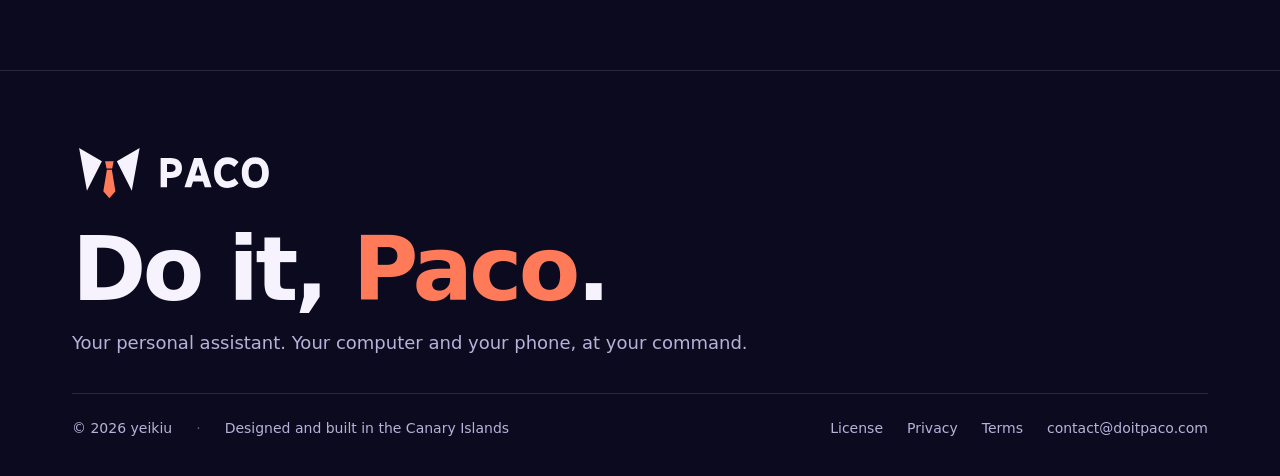
==== commit fee9fa4b: "Propuesta: «Hecho con PACO» en vivo con bucles de Tiny Headlines y Fight-Radar Co-Authored-By: Claud" ====
--- a/index.html
+++ b/index.html
@@ -192,6 +192,8 @@
   .t3d h3{font-size:clamp(26px,2.6vw,36px)}
   .t3d .try{display:inline-block;margin-top:18px;padding:10px 16px;border-radius:999px;background:var(--glass);border:1px solid var(--a-line);font-size:15px}
   @media (max-width:760px){.w6{grid-column:auto}.t3d{grid-template-columns:1fr;gap:22px}}
+  .show-vid{display:block;width:100%;height:auto;aspect-ratio:16/9;object-fit:cover;background:var(--bg)}
+  @media (prefers-reduced-motion:reduce){.show-vid{animation:none}}
   .brow{display:grid;grid-template-columns:1fr 1.15fr;gap:60px;align-items:center;margin-top:90px}
   .brow:nth-child(even) .btxt{order:2}
   .btxt .n{font-size:15px;font-weight:700;color:var(--a);letter-spacing:.08em}
@@ -484,17 +486,17 @@
 
 <!-- Hecho con PACO: proyectos reales construidos con PACO (enlaces cruzados aprobados por JQ). -->
 <section id="built"><div class="wrap">
-  <div class="center"><h2 data-i18n="built.title">Built with PACO</h2><p class="lead" data-i18n="built.sub">Real projects made by talking to PACO.</p></div>
+  <div class="center"><h2 data-i18n="built.title">PACO runs these on its own</h2><p class="lead" data-i18n="built.sub">Real projects, live right now, built by talking to PACO.</p></div>
   <div class="shows">
   <a class="show" href="https://tinyheadlines.live" target="_blank" rel="noopener">
-    <img src="assets/showcase/tinyheadlines.jpg" alt="Tiny Headlines" loading="lazy" width="1280" height="720">
+    <video class="show-vid" src="assets/showcase/tinyheadlines-loop.mp4" poster="assets/showcase/tinyheadlines.jpg" muted loop playsinline autoplay preload="metadata" aria-label="Tiny Headlines" width="1280" height="720"></video>
     <div class="show-txt"><span class="show-tag" data-i18n="built.tag">Live 24/7</span>
       <h3>Tiny Headlines</h3>
       <p data-i18n="built.th">Today's real news, rebuilt as tiny 3D dioramas on a live channel that never stops. Sources on screen; the chat votes the next story.</p>
       <span class="show-go">tinyheadlines.live →</span></div>
   </a>
   <a class="show" href="https://fight-radar.com" target="_blank" rel="noopener">
-    <img src="assets/showcase/fight-radar.jpg" alt="Fight-Radar" loading="lazy" width="1280" height="720">
+    <video class="show-vid" src="assets/showcase/fight-radar-loop.mp4" poster="assets/showcase/fight-radar.jpg" muted loop playsinline autoplay preload="metadata" aria-label="Fight-Radar" width="1280" height="720"></video>
     <div class="show-txt"><span class="show-tag" data-i18n="built.fr_tag">UFC analytics</span>
       <h3>Fight-Radar</h3>
       <p data-i18n="built.fr">Fighter stats and fight previews for every UFC card. Pick who wins each fight, compete against its prediction model and climb the leaderboard.</p>
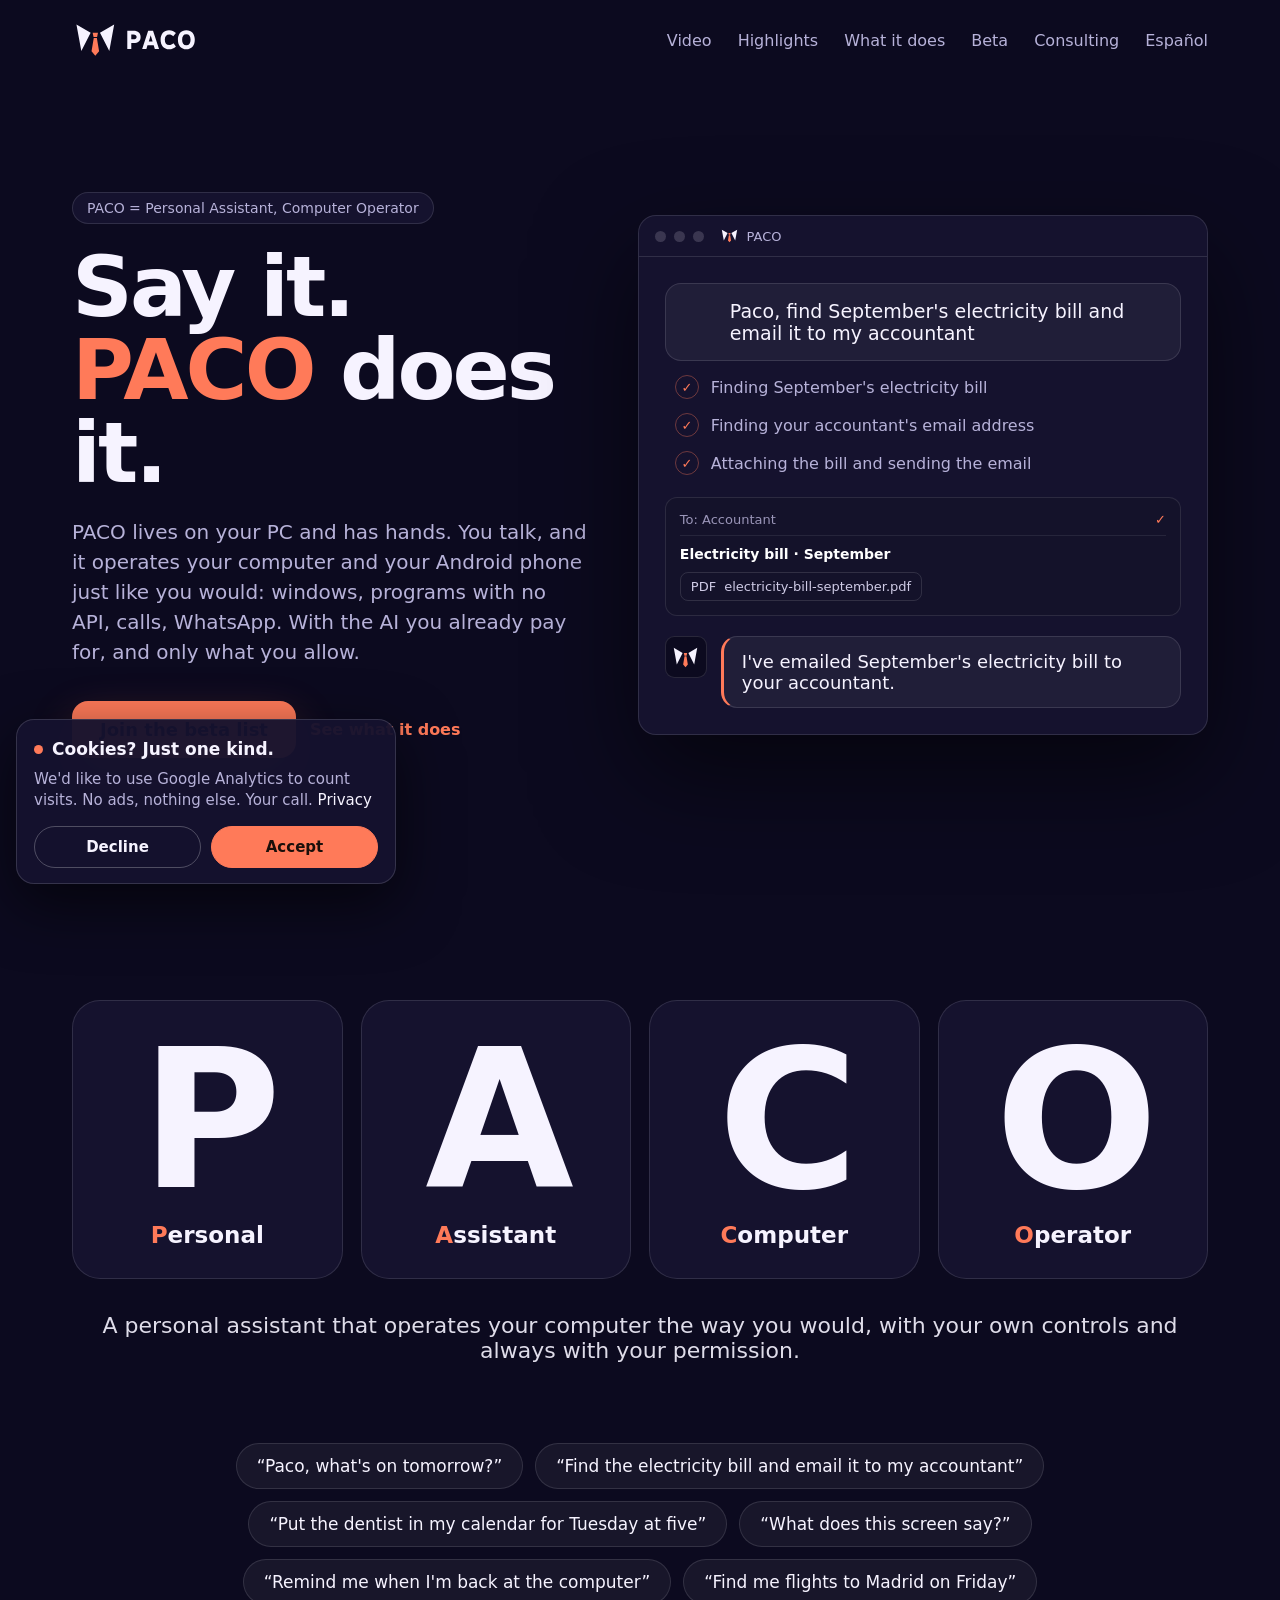
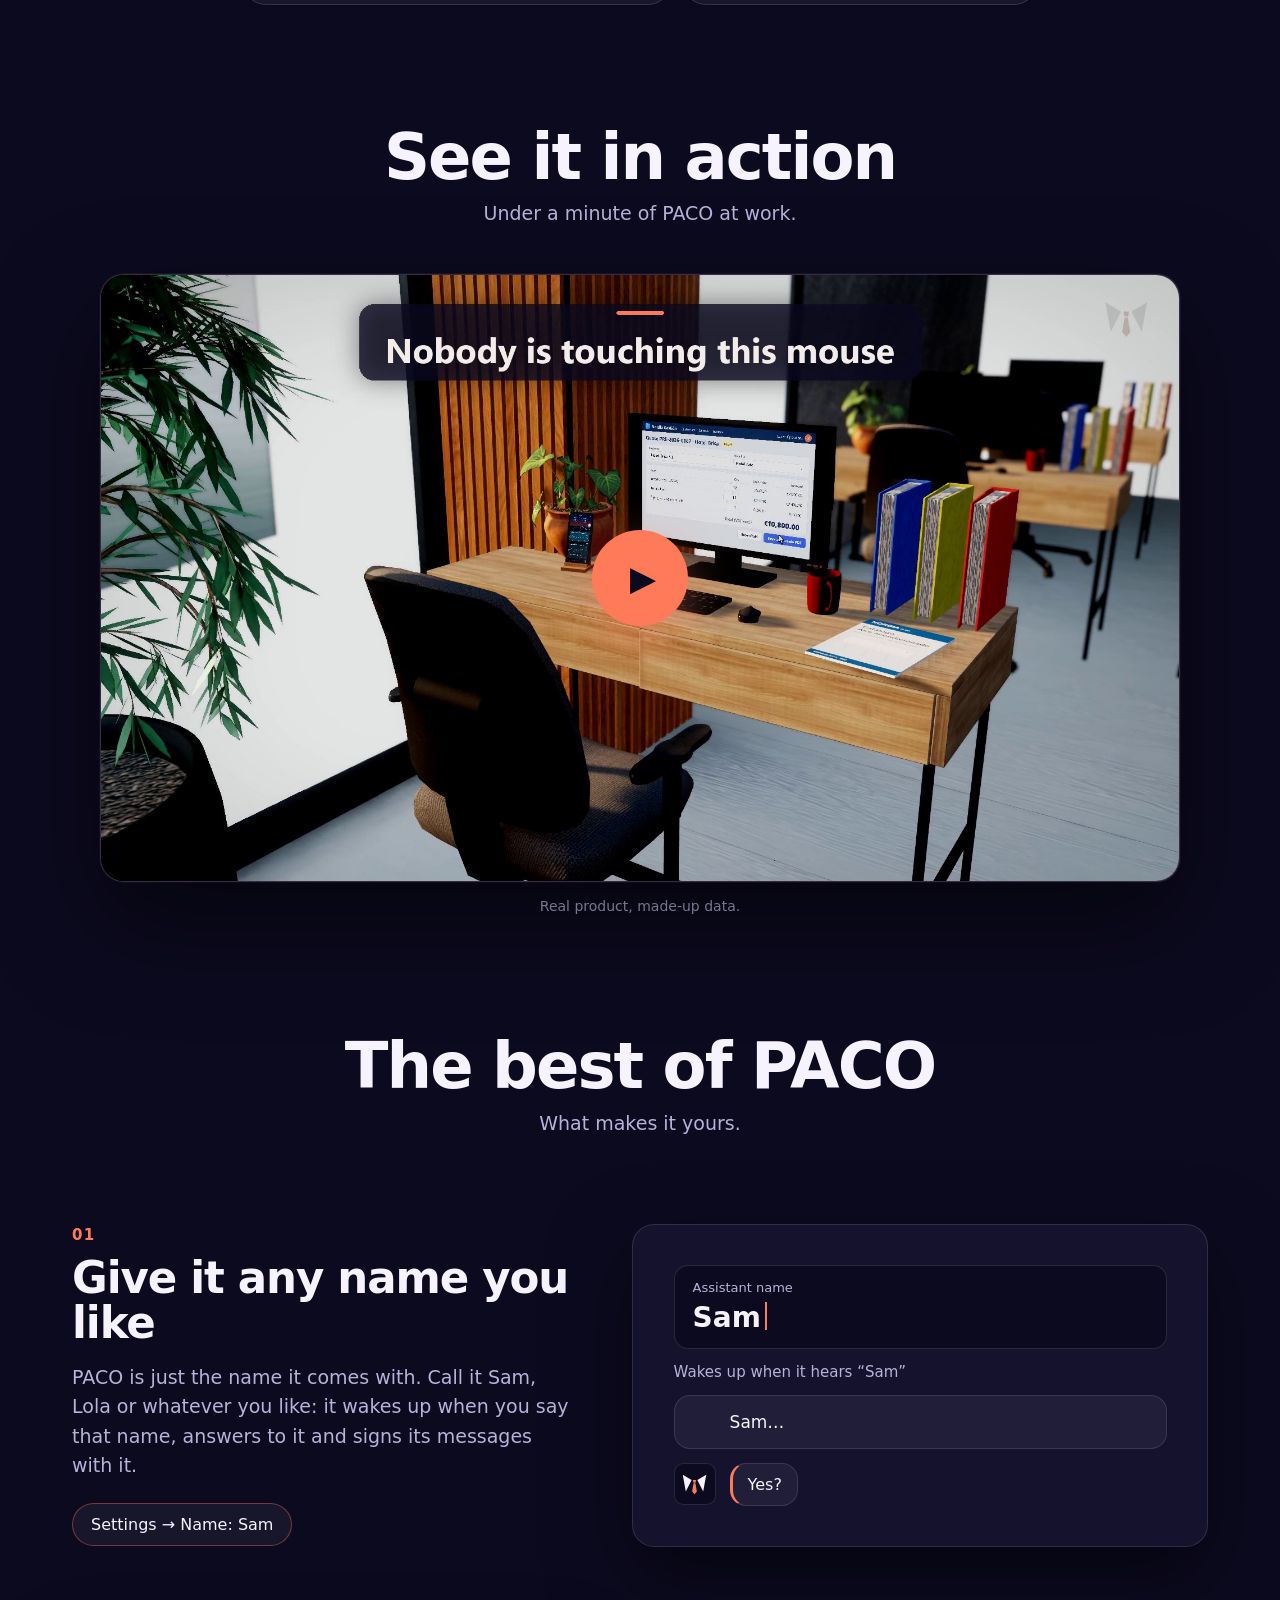
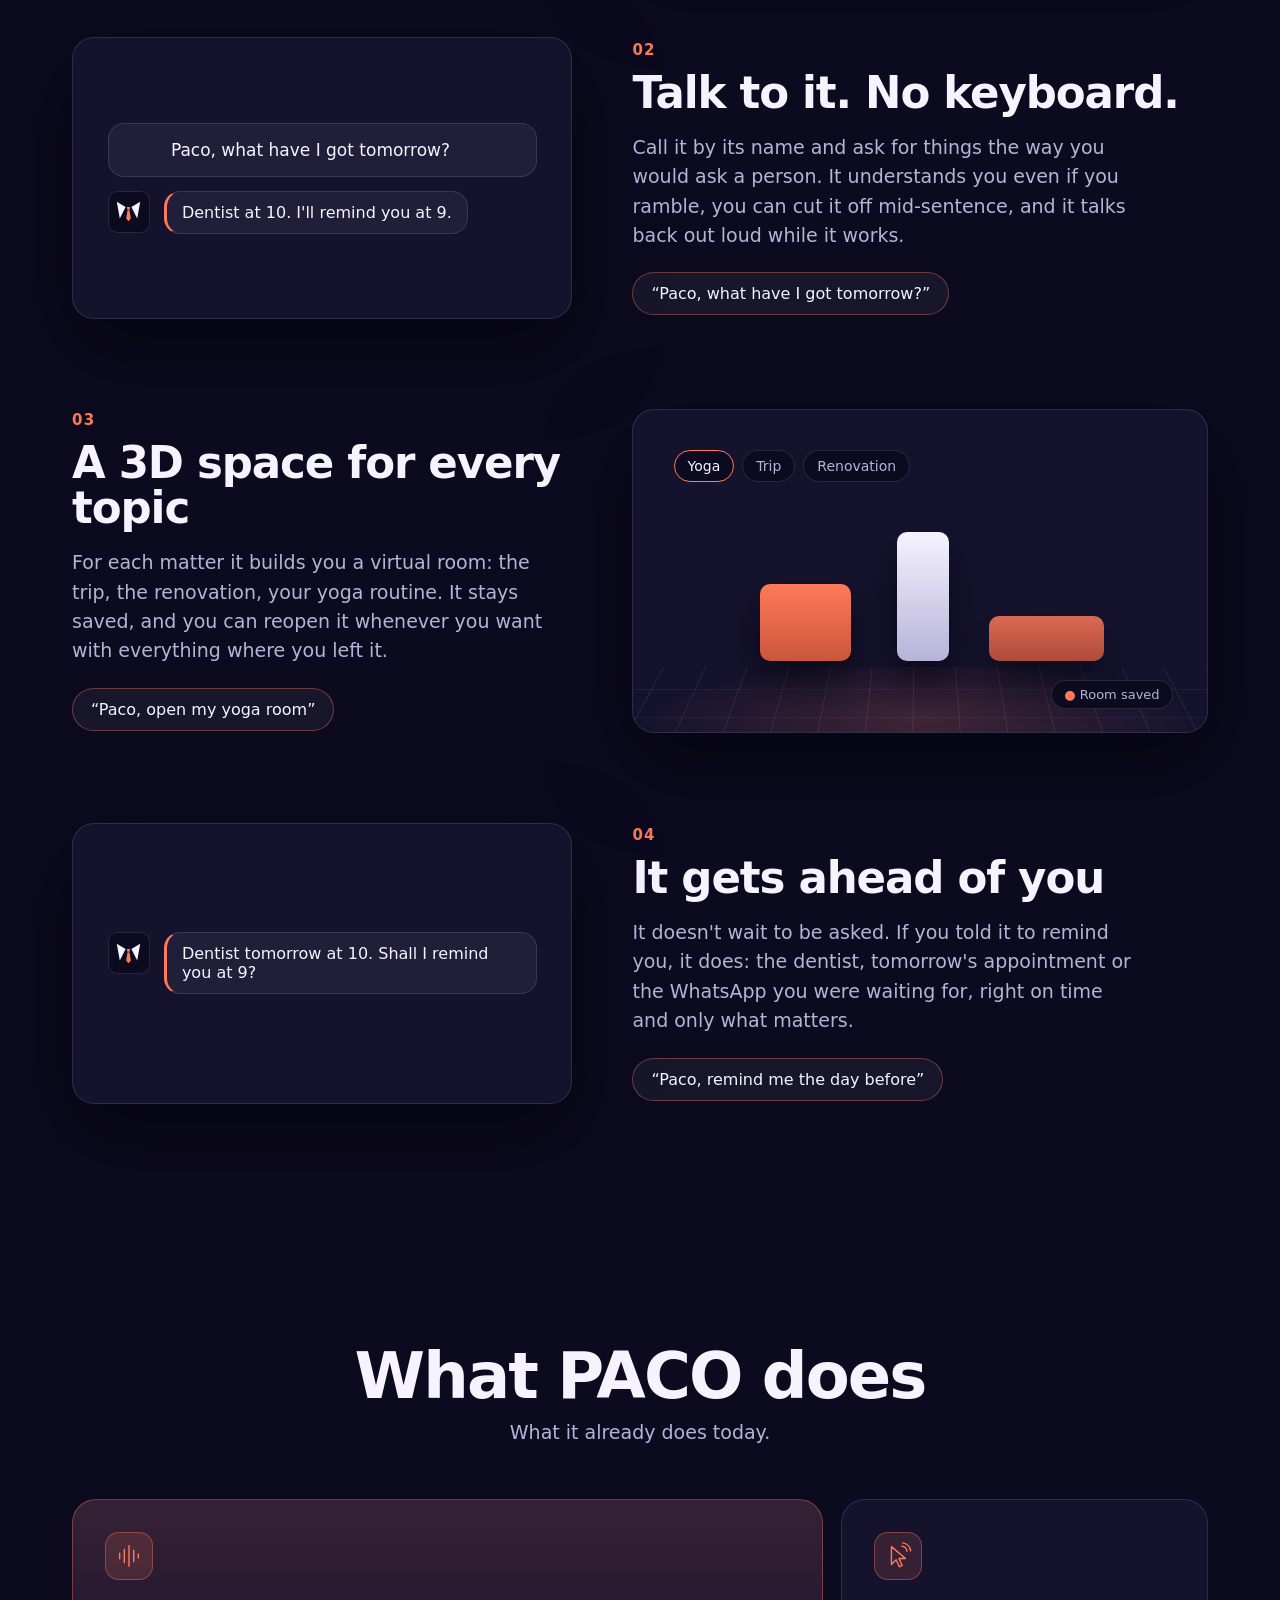
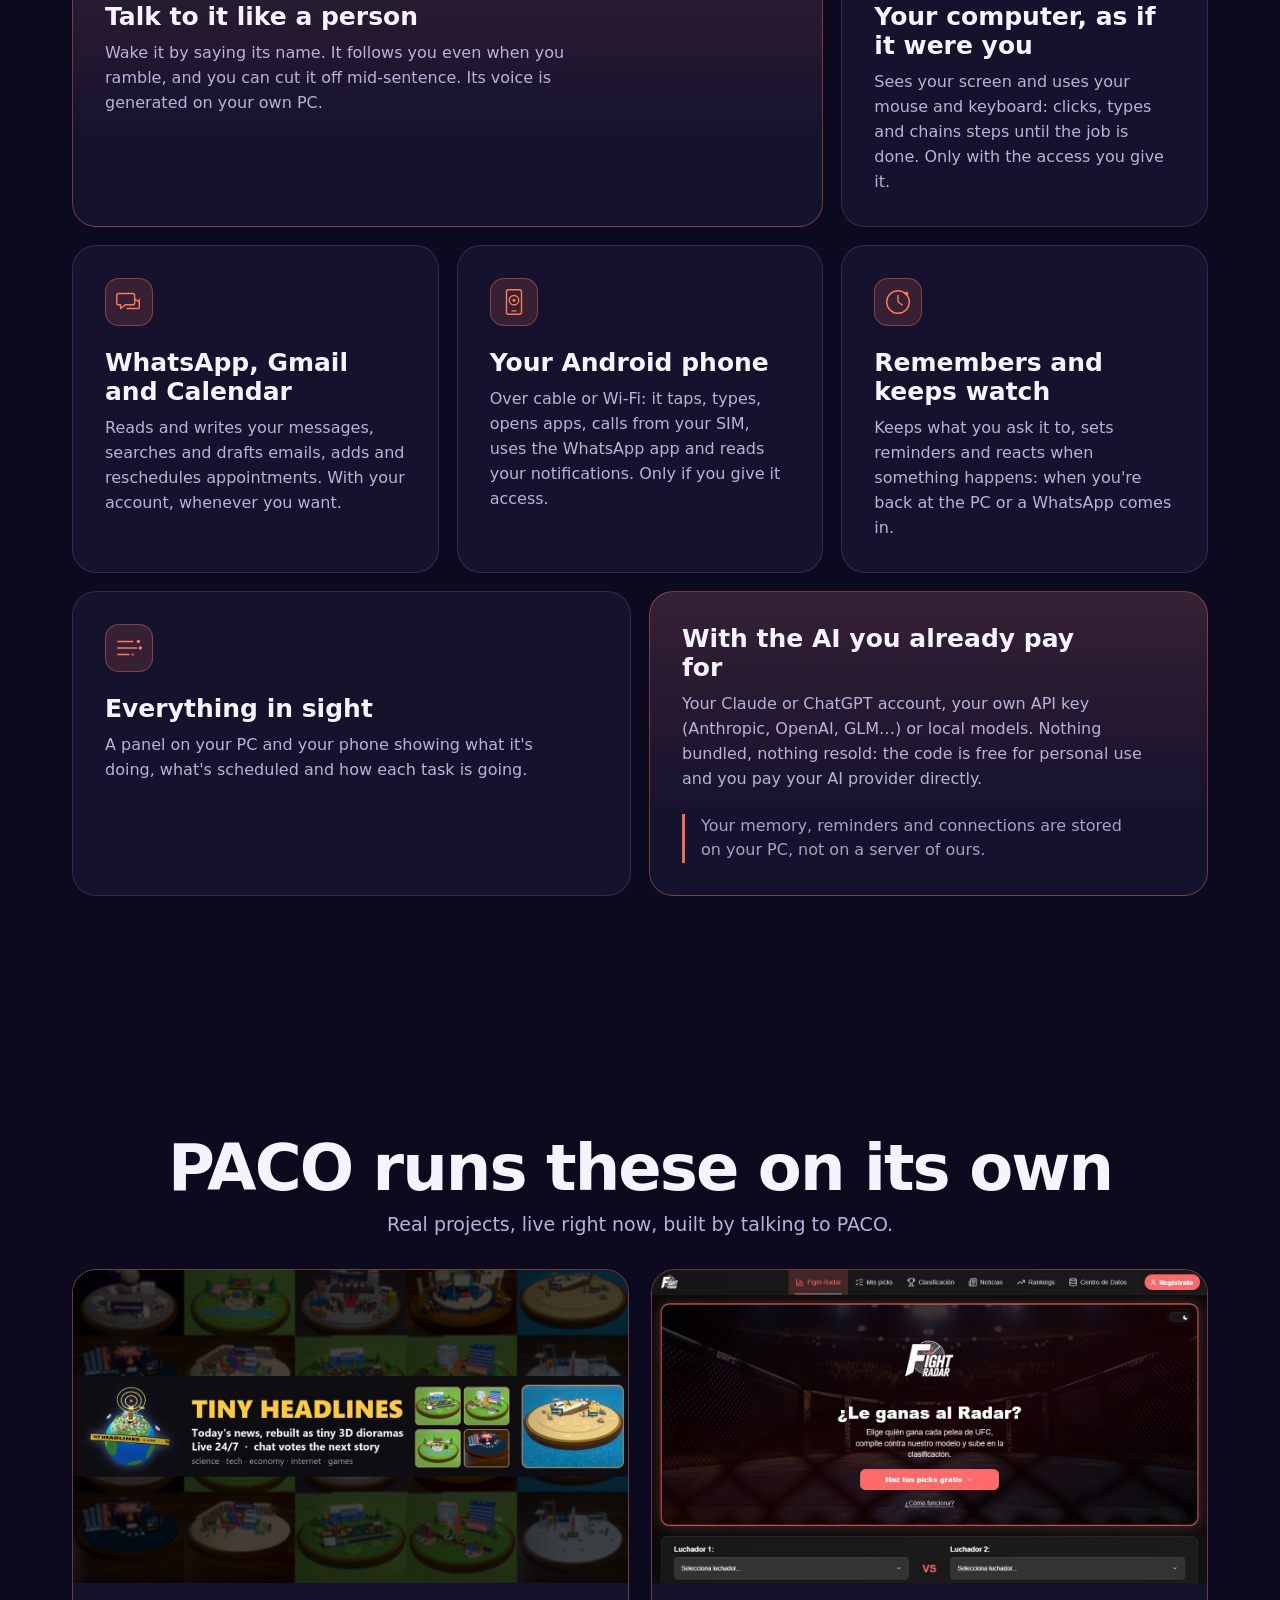
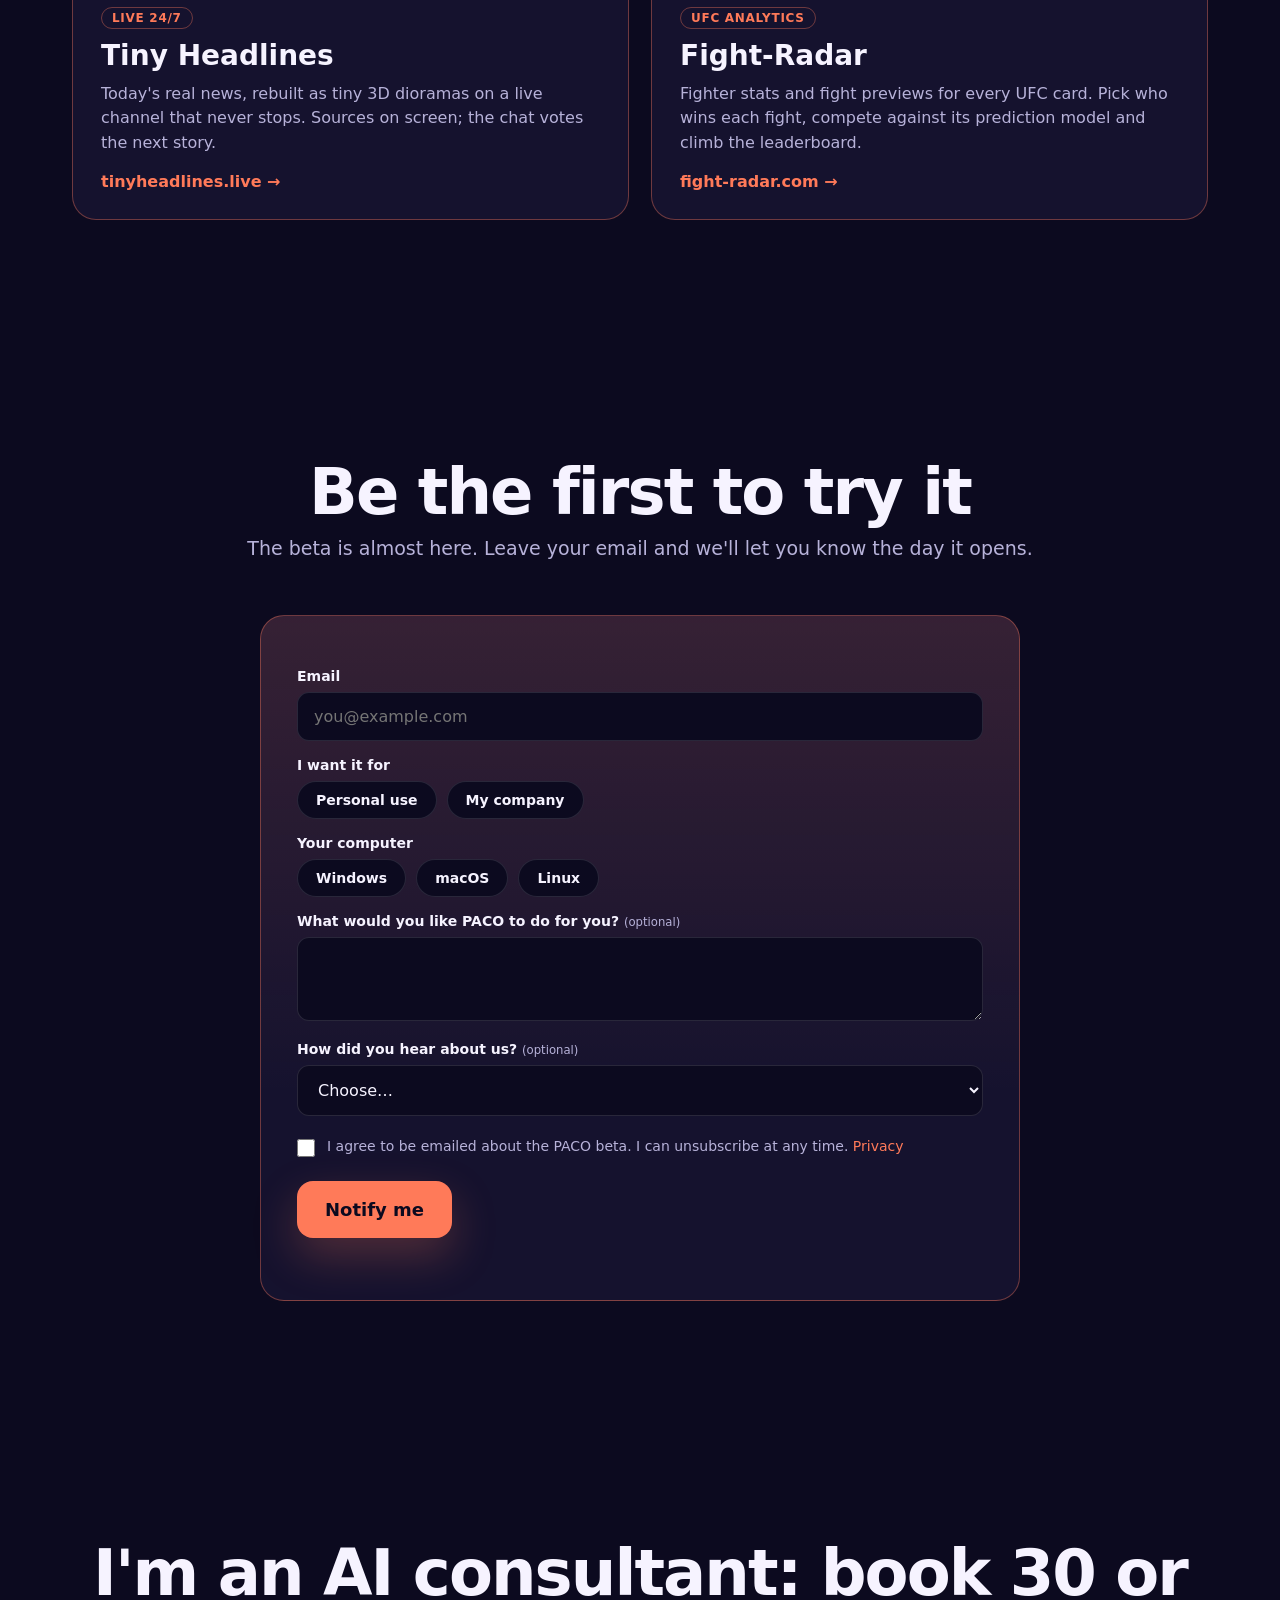
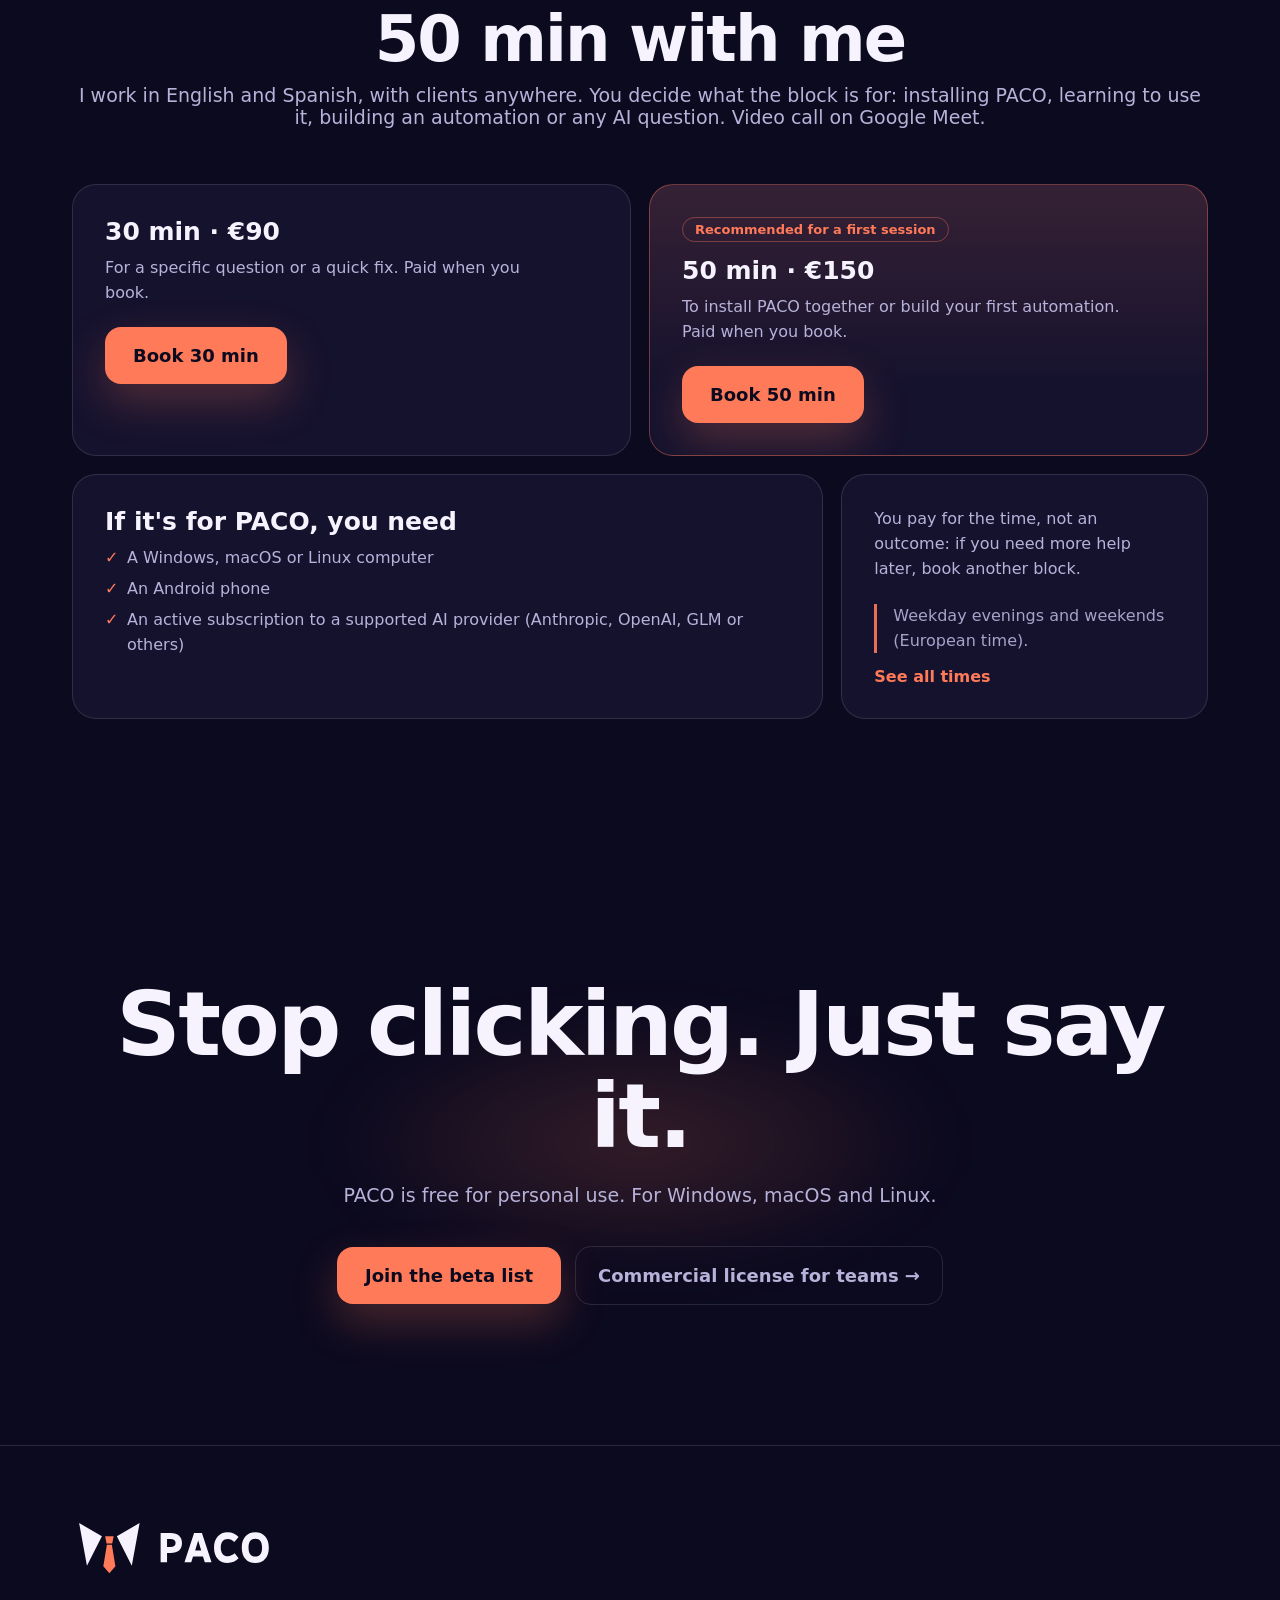
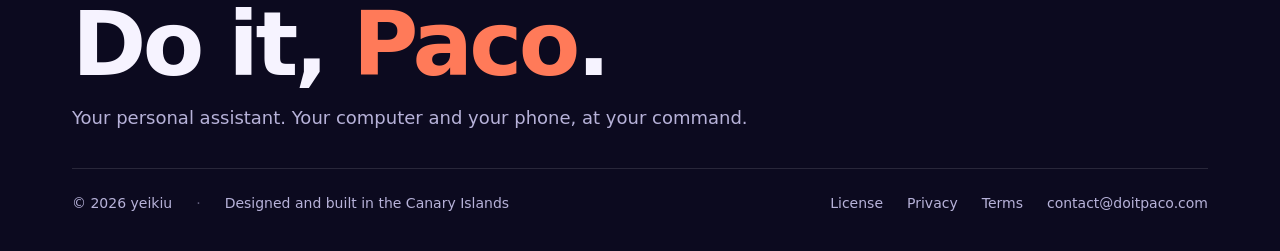
==== commit cfbe897e: "Web: vuelven los iconos propios (aprobados) para el lanzamiento de la propuesta Co-Authored-By: Clau" ====
--- a/index.html
+++ b/index.html
@@ -53,38 +53,6 @@
   .ghost{padding:18px 22px;border-radius:16px;border:1px solid var(--gl);color:var(--mute)}
   .ghost:hover{color:var(--ink);border-color:var(--mute)}
   /* DEMO WINDOW */
-  /* --- Cambio 1: el cursor de PACO en la portada --- */
-  .desk{position:relative;height:230px;margin:16px 0 4px;border-radius:14px;background:radial-gradient(120% 100% at 30% 0%,#1f1a44,var(--bg));border:1px solid var(--gl);overflow:hidden;--T:9s}
-  .desk svg{display:block}
-  .dk-folder,.dk-file{position:absolute;left:5%;display:flex;flex-direction:column;align-items:center;gap:6px;width:96px;font-size:11px;color:var(--mute);text-align:center;line-height:1.2}
-  .dk-folder{top:9%}.dk-folder svg{width:40px;height:40px;color:var(--a)}
-  .dk-folder{animation:dkFolder var(--T) ease infinite}
-  .dk-file{top:50%;opacity:0;animation:dkFile var(--T) ease infinite}.dk-file svg{width:34px;height:34px;color:var(--ink)}
-  .dk-file span{word-break:break-all}
-  .dk-mail{position:absolute;left:44%;top:8%;width:52%;height:84%;border-radius:12px;background:var(--surf);border:1px solid var(--gl);padding:12px 14px;display:flex;flex-direction:column;gap:8px;font-size:12px}
-  .dk-mh{color:var(--mute);border-bottom:1px solid var(--gl);padding-bottom:7px}
-  .dk-mail b{font-size:13px}
-  .dk-att{display:flex;align-items:center;gap:7px;padding:7px 9px;border-radius:9px;border:1px dashed var(--a-line);color:var(--mute);opacity:0;animation:dkAtt var(--T) ease infinite}
-  .dk-att svg{width:16px;height:16px;color:var(--a);flex:none}.dk-att span{overflow:hidden;text-overflow:ellipsis;white-space:nowrap}
-  .dk-send{margin-top:auto;align-self:flex-end;position:relative;height:28px;min-width:84px}
-  .dk-send span.s1,.dk-send span.s2{position:absolute;inset:0;display:flex;align-items:center;justify-content:center;gap:6px;border-radius:999px;font-weight:700;font-size:12px}
-  .dk-send .s1{background:var(--a);color:#1a1030;animation:dkS1 var(--T) ease infinite}
-  .dk-send .s2{border:1px solid var(--a);color:var(--a);opacity:0;animation:dkS2 var(--T) ease infinite}
-  .dk-send .s2 svg{width:12px;height:12px}
-  .dk-drag{position:absolute;width:30px;height:30px;color:var(--ink);opacity:0;animation:dkDrag var(--T) ease-in-out infinite;filter:drop-shadow(0 6px 10px rgba(0,0,0,.5))}
-  .dk-cur{position:absolute;width:22px;height:22px;animation:dkCur var(--T) ease-in-out infinite;z-index:2;filter:drop-shadow(0 3px 6px rgba(0,0,0,.5))}
-  .dk-cur svg{width:22px;height:22px}
-  .dk-cur .clk{position:absolute;left:-9px;top:-9px;width:22px;height:22px;border-radius:50%;border:2px solid var(--a);opacity:0;animation:dkClk var(--T) ease-out infinite}
-  @keyframes dkCur{0%,8%{left:88%;top:86%}20%,26%{left:10%;top:20%}34%,36%{left:10%;top:60%}54%,56%{left:62%;top:52%}66%,72%{left:85%;top:78%}88%,100%{left:88%;top:86%}}
-  @keyframes dkClk{0%,21%{opacity:0;transform:scale(.4)}22%{opacity:1;transform:scale(.4)}26%{opacity:0;transform:scale(1.4)}27%,67%{opacity:0;transform:scale(.4)}68%{opacity:1;transform:scale(.4)}72%,100%{opacity:0;transform:scale(1.4)}}
-  @keyframes dkFolder{0%,21%{transform:none}22%{transform:scale(.92)}25%,100%{transform:none}}
-  @keyframes dkFile{0%,23%{opacity:0;transform:translateY(-6px)}27%,35%{opacity:1;transform:none}36%,100%{opacity:.25;transform:none}}
-  @keyframes dkDrag{0%,35%{opacity:0;left:10%;top:58%}36%{opacity:1;left:10%;top:58%}54%{opacity:1;left:60%;top:50%}56%,100%{opacity:0;left:60%;top:50%}}
-  @keyframes dkAtt{0%,55%{opacity:0;transform:scale(.96)}58%,92%{opacity:1;transform:none}100%{opacity:0}}
-  @keyframes dkS1{0%,69%{opacity:1}71%,94%{opacity:0}100%{opacity:1}}
-  @keyframes dkS2{0%,69%{opacity:0}71%,94%{opacity:1}100%{opacity:0}}
-  @media (max-width:760px){.desk{height:210px}.dk-folder,.dk-file{width:78px;font-size:10px}.dk-mail{left:40%;width:57%}}
-  @media (prefers-reduced-motion:reduce){.desk *{animation:none!important}.dk-cur{left:85%;top:78%}.dk-att,.dk-send .s2{opacity:1}.dk-send .s1{opacity:0}}
   .win{background:var(--surf);border:1px solid var(--gl);border-radius:18px;box-shadow:0 40px 100px rgba(0,0,0,.55);overflow:hidden}
   .bar{display:flex;gap:8px;padding:12px 16px;border-bottom:1px solid var(--gl);align-items:center;color:var(--mute);font-size:13px}
   .bar i{width:11px;height:11px;border-radius:50%;background:rgba(246,243,255,.16)}
@@ -136,64 +104,6 @@
   .film.on .play{display:none}
   .vnote{text-align:center;color:var(--mute);font-size:14px;margin-top:16px}
   /* LO MEJOR: tres funciones grandes, texto a un lado y clip al otro. Hasta que llega el clip se ve una maqueta. */
-  /* --- Lo que solo hace PACO (#unique) --- */
-  #unique{position:relative}
-  #unique:before{content:"";position:absolute;left:50%;top:120px;width:900px;height:900px;transform:translateX(-50%);background:radial-gradient(closest-side,rgba(255,122,89,.10),transparent);pointer-events:none}
-  .kick{display:inline-block;font-size:13px;font-weight:700;letter-spacing:.18em;text-transform:uppercase;color:var(--a);padding:7px 14px;border:1px solid var(--a-line);border-radius:999px;margin-bottom:18px}
-  .ustage{display:flex;align-items:center;justify-content:center;background:radial-gradient(120% 90% at 50% 0%,#1d1840,var(--surf))}
-  .ucall{display:flex;align-items:center;justify-content:center;width:100%;height:100%}
-  .uph{width:min(58%,300px);aspect-ratio:9/15;border-radius:30px;border:1px solid var(--gl);background:linear-gradient(180deg,#191536,#0f0c24);display:flex;flex-direction:column;align-items:center;justify-content:center;gap:10px;padding:18px;text-align:center;box-shadow:0 20px 60px rgba(0,0,0,.45)}
-  .uring{position:relative;width:74px;height:74px;margin-bottom:8px}
-  .uring b{position:absolute;inset:0;border-radius:50%;background:var(--a);color:#1a1030;display:flex;align-items:center;justify-content:center;padding:18px}
-  .uring b svg{width:100%;height:100%}
-  .uring i{position:absolute;inset:0;border-radius:50%;border:1.5px solid var(--a);animation:uRing 2.2s ease-out infinite}
-  .uring i:nth-child(2){animation-delay:.7s}.uring i:nth-child(3){animation-delay:1.4s}
-  .uwho{font-weight:700;font-size:clamp(17px,1.6vw,21px)}
-  .uwhy{color:var(--mute);font-size:13px;line-height:1.4;max-width:220px}
-  .ubtns{display:flex;gap:14px;margin-top:14px}
-  .ubtns span{font-size:13px;padding:9px 16px;border-radius:999px;border:1px solid var(--gl)}
-  .ubtns .yes{background:var(--a);color:#1a1030;border-color:var(--a);font-weight:700;animation:uPulse 2.2s ease-in-out infinite}
-  .upeer{position:relative;width:86%;display:grid;grid-template-columns:auto 1fr auto;align-items:center;gap:0}
-  .unode{display:flex;align-items:center;gap:10px;padding:14px 18px;border-radius:16px;background:var(--bg);border:1px solid var(--gl);font-size:clamp(14px,1.3vw,17px);white-space:nowrap}
-  .dotlive{width:9px;height:9px;border-radius:50%;background:var(--a);box-shadow:0 0 0 4px var(--a-soft);animation:icoDot 2s ease-in-out infinite}
-  .uname{display:flex;flex-direction:column;line-height:1.15}.uname b{font-size:clamp(17px,1.6vw,22px)}.uname small{font-size:11px;color:var(--mute);letter-spacing:.04em;text-transform:uppercase;margin-top:3px}
-  .ulink{position:relative;height:20px;margin:0 -1px}
-  .ulink svg{width:100%;height:100%;display:block}.ulink path{stroke:var(--a-line);stroke-width:1.5;stroke-dasharray:4 6;fill:none;animation:uDash 1s linear infinite}
-  .pk{position:absolute;top:50%;width:10px;height:10px;margin-top:-5px;border-radius:50%;background:var(--a);box-shadow:0 0 14px var(--a)}
-  .pk.a{animation:uGo 6s ease-in-out infinite}.pk.b{animation:uBack 6s ease-in-out infinite;opacity:0}
-  .umsg{position:absolute;font-size:clamp(12px,1.1vw,14px);padding:10px 14px;border-radius:14px;background:var(--glass);border:1px solid var(--gl);max-width:46%;opacity:0}
-  .umsg.m1{left:0;top:-70px;animation:uM1 6s ease-in-out infinite}
-  .umsg.m2{right:0;bottom:-70px;border-color:var(--a-line);animation:uM2 6s ease-in-out infinite}
-  .uself{width:84%;display:flex;flex-direction:column;gap:12px}
-  .ufile{font-size:13px;color:var(--mute);letter-spacing:.02em}
-  .udiff{margin:0;padding:16px 18px;border-radius:14px;background:var(--bg);border:1px solid var(--gl);font:13px/1.7 ui-monospace,SFMono-Regular,Consolas,monospace;display:flex;flex-direction:column;overflow:hidden}
-  .udiff .l{white-space:pre;color:var(--mute)}
-  .udiff .add{color:var(--ink);background:var(--a-soft);box-shadow:inset 2px 0 0 var(--a);clip-path:inset(0 100% 0 0);animation:uType 7s steps(30) infinite}
-  .udiff .add+.add{animation-delay:.6s}
-  .uok,.uback{display:flex;align-items:center;gap:10px;font-size:14px;opacity:0}
-  .uok{animation:uStep 7s ease infinite;animation-delay:2.4s}
-  .uback{color:var(--mute);animation:uStep 7s ease infinite;animation-delay:3.6s}
-  .chk{width:18px;height:18px;border-radius:50%;background:var(--a);position:relative}.chk:after{content:"";position:absolute;left:6px;top:3px;width:4px;height:8px;border:solid #1a1030;border-width:0 2px 2px 0;transform:rotate(45deg)}
-  .spin{width:16px;height:16px;border-radius:50%;border:2px solid var(--a-line);border-top-color:var(--a);animation:uSpin 1s linear infinite}
-  @keyframes uRing{0%{transform:scale(1);opacity:.8}100%{transform:scale(2.1);opacity:0}}
-  @keyframes uPulse{0%,100%{box-shadow:0 0 0 0 rgba(255,122,89,.5)}50%{box-shadow:0 0 0 10px rgba(255,122,89,0)}}
-  @keyframes uDash{to{stroke-dashoffset:-20}}
-  @keyframes uGo{0%{left:0;opacity:0}8%{opacity:1}40%{left:calc(100% - 10px);opacity:1}45%,100%{left:calc(100% - 10px);opacity:0}}
-  @keyframes uBack{0%,50%{left:calc(100% - 10px);opacity:0}58%{opacity:1}90%{left:0;opacity:1}95%,100%{left:0;opacity:0}}
-  @keyframes uM1{0%,4%{opacity:0;transform:translateY(6px)}10%,88%{opacity:1;transform:none}96%,100%{opacity:0}}
-  @keyframes uM2{0%,55%{opacity:0;transform:translateY(-6px)}62%,88%{opacity:1;transform:none}96%,100%{opacity:0}}
-  @keyframes uType{0%,8%{clip-path:inset(0 100% 0 0)}30%,90%{clip-path:inset(0 0 0 0)}100%{clip-path:inset(0 0 0 0)}}
-  @keyframes uStep{0%,20%{opacity:0;transform:translateY(4px)}28%,88%{opacity:1;transform:none}100%{opacity:0}}
-  @keyframes uSpin{to{transform:rotate(360deg)}}
-  @media (max-width:760px){.upeer{width:94%}.unode{padding:10px 12px}.umsg{max-width:70%}.umsg.m1{top:-62px}.umsg.m2{bottom:-62px}}
-  @media (prefers-reduced-motion:reduce){#unique *{animation:none!important}.umsg,.uok,.uback{opacity:1}.udiff .add{clip-path:none}}
-  .w6{grid-column:span 6}
-  .t3d{display:grid;grid-template-columns:1fr 1.25fr;gap:40px;align-items:center}
-  .t3d h3{font-size:clamp(26px,2.6vw,36px)}
-  .t3d .try{display:inline-block;margin-top:18px;padding:10px 16px;border-radius:999px;background:var(--glass);border:1px solid var(--a-line);font-size:15px}
-  @media (max-width:760px){.w6{grid-column:auto}.t3d{grid-template-columns:1fr;gap:22px}}
-  .show-vid{display:block;width:100%;height:auto;aspect-ratio:16/9;object-fit:cover;background:var(--bg)}
-  @media (prefers-reduced-motion:reduce){.show-vid{animation:none}}
   .brow{display:grid;grid-template-columns:1fr 1.15fr;gap:60px;align-items:center;margin-top:90px}
   .brow:nth-child(even) .btxt{order:2}
   .btxt .n{font-size:15px;font-weight:700;color:var(--a);letter-spacing:.08em}
@@ -278,27 +188,6 @@
   .tile ul.req li{padding-left:22px;position:relative;margin:6px 0}
   .tile ul.req li:before{content:"\2713";position:absolute;left:0;color:var(--a)}
   .tile a.more{color:var(--a);font-weight:700;display:inline-block;margin-top:14px}
-  /* --- Cambio 4: cierre dictado --- */
-  .final:before{content:"";position:absolute;inset:0;background:url(assets/brand/paco-symbol-on-dark.svg) center 46%/min(620px,80vw) no-repeat;opacity:.045;pointer-events:none}
-  .fwave{display:flex;justify-content:center;align-items:center;gap:7px;height:64px;margin-bottom:26px}
-  .fwave span{width:5px;height:100%;border-radius:3px;background:var(--a);transform:scaleY(.18);animation:fWave 1.3s ease-in-out infinite}
-  .fwave span:nth-child(odd){animation-duration:1.05s}.fwave span:nth-child(3n){animation-duration:1.6s}
-  .fwave span:nth-child(2){animation-delay:.1s}.fwave span:nth-child(3){animation-delay:.2s}.fwave span:nth-child(4){animation-delay:.3s}.fwave span:nth-child(5){animation-delay:.4s}.fwave span:nth-child(6){animation-delay:.5s}.fwave span:nth-child(7){animation-delay:.4s}.fwave span:nth-child(8){animation-delay:.3s}.fwave span:nth-child(9){animation-delay:.2s}.fwave span:nth-child(10){animation-delay:.1s}
-  .final h2.rv{opacity:1;transform:none;-webkit-mask-image:linear-gradient(90deg,#000 40%,transparent 60%);mask-image:linear-gradient(90deg,#000 40%,transparent 60%);-webkit-mask-size:260% 100%;mask-size:260% 100%;-webkit-mask-position:100% 0;mask-position:100% 0}
-  .final h2.in{-webkit-mask-position:0 0;mask-position:0 0;transition:-webkit-mask-position 2.2s cubic-bezier(.5,0,.2,1) .3s,mask-position 2.2s cubic-bezier(.5,0,.2,1) .3s}
-  @media (max-width:760px){.fcta{width:100%}.fcta .cta{width:100%;justify-content:center}}
-  .fcta{position:relative;display:inline-flex}
-  .fcur{position:absolute;left:72%;top:58%;width:30px;height:30px;opacity:0;transform:translate(46vw,36vh);pointer-events:none;z-index:3;filter:drop-shadow(0 4px 8px rgba(0,0,0,.5))}
-  .fcur svg{width:30px;height:30px;display:block}
-  .fcur i{position:absolute;left:-12px;top:-12px;width:28px;height:28px;border-radius:50%;border:2px solid var(--a);opacity:0}
-  .final-ctas.in .fcur{animation:fCur 2.2s cubic-bezier(.45,0,.2,1) 1.6s forwards}
-  .final-ctas.in .fcur i{animation:fClk .7s ease-out 3.8s forwards}
-  .final-ctas.in .fcta .cta{animation:fGlow 2.6s ease-in-out 3.8s infinite}
-  @keyframes fWave{0%,100%{transform:scaleY(.18)}50%{transform:scaleY(1)}}
-  @keyframes fCur{0%{opacity:0;transform:translate(46vw,36vh)}15%{opacity:1}100%{opacity:1;transform:none}}
-  @keyframes fClk{0%{opacity:1;transform:scale(.4)}100%{opacity:0;transform:scale(1.6)}}
-  @keyframes fGlow{0%,100%{box-shadow:0 0 0 0 rgba(255,122,89,.55)}50%{box-shadow:0 0 0 14px rgba(255,122,89,0)}}
-  @media (prefers-reduced-motion:reduce){.fwave span{animation:none;transform:scaleY(.6)}.fcur{display:none}}
   .final{text-align:center;padding:140px 0;position:relative;overflow:hidden}
   .final:before{content:"";position:absolute;inset:20% 15%;background:radial-gradient(50% 50% at 50% 50%,rgba(255,122,89,.18),transparent 70%);filter:blur(30px);z-index:-1}
   .final h2{font-size:clamp(46px,7vw,100px)}
@@ -373,7 +262,7 @@
 <div class="aurora"></div>
 <nav><div class="wrap">
   <a class="logo" href="#" aria-label="PACO"><img src="assets/brand/paco-logo-on-dark.svg" alt="PACO"></a><span class="sp"></span>
-  <a class="l" href="#video" data-i18n="nav.video">Video</a><a class="l" href="#unique" data-i18n="nav.unique">Only PACO</a><a class="l" href="#features" data-i18n="nav.features">What it does</a><a class="l" href="#beta" data-i18n="nav.beta">Beta</a><a class="l" href="#consulting" data-i18n="nav.consult">Consulting</a>
+  <a class="l" href="#video" data-i18n="nav.video">Video</a><a class="l" href="#best" data-i18n="nav.best">Highlights</a><a class="l" href="#features" data-i18n="nav.features">What it does</a><a class="l" href="#beta" data-i18n="nav.beta">Beta</a><a class="l" href="#consulting" data-i18n="nav.consult">Consulting</a>
   <a class="l" data-i18n="nav.lang" href="?lang=es" data-i18n-href="nav.lang_href">Español</a>
 </div></nav>
 
@@ -389,18 +278,10 @@
       <div class="bar"><i></i><i></i><i></i><img src="assets/brand/paco-symbol-on-dark.svg" alt=""><span>PACO</span></div>
       <div class="body">
         <div class="me"><div class="wave"><span></span><span style="animation-delay:.1s"></span><span style="animation-delay:.2s"></span><span style="animation-delay:.3s"></span><span style="animation-delay:.4s"></span></div><span data-i18n="demo.order">Paco, find September's electricity bill and email it to my accountant</span></div>
-        <div class="desk" aria-hidden="true">
-          <div class="dk-folder"><svg viewBox="0 0 32 32" fill="none" stroke="currentColor" stroke-width="1.5" stroke-linejoin="round" aria-hidden="true"><path d="M3 8a2 2 0 0 1 2-2h7l3 3h12a2 2 0 0 1 2 2v14a2 2 0 0 1-2 2H5a2 2 0 0 1-2-2z"/></svg><span data-i18n="demo.folder">Invoices</span></div>
-          <div class="dk-file"><svg viewBox="0 0 32 32" fill="none" stroke="currentColor" stroke-width="1.5" stroke-linejoin="round" aria-hidden="true"><path d="M8 3h11l6 6v20H8z"/><path d="M19 3v6h6"/></svg><span data-i18n="demo.mail_file">factura-luz-septiembre.pdf</span></div>
-          <div class="dk-mail">
-            <div class="dk-mh"><span data-i18n="demo.mail_to">To: Accountant</span></div>
-            <b data-i18n="demo.mail_subject">Electricity bill · September</b>
-            <div class="dk-att"><svg viewBox="0 0 32 32" fill="none" stroke="currentColor" stroke-width="1.5" stroke-linejoin="round" aria-hidden="true"><path d="M8 3h11l6 6v20H8z"/><path d="M19 3v6h6"/></svg><span data-i18n="demo.mail_file">factura-luz-septiembre.pdf</span></div>
-            <div class="dk-send"><span class="s1" data-i18n="demo.send">Send</span><span class="s2"><svg viewBox="0 0 16 16" fill="none" stroke="currentColor" stroke-width="2" stroke-linecap="round" stroke-linejoin="round" aria-hidden="true"><path d="M3 8.5l3 3 7-7"/></svg><span data-i18n="demo.sent">Sent</span></span></div>
-          </div>
-          <div class="dk-drag"><svg viewBox="0 0 32 32" fill="none" stroke="currentColor" stroke-width="1.5" stroke-linejoin="round" aria-hidden="true"><path d="M8 3h11l6 6v20H8z"/><path d="M19 3v6h6"/></svg></div>
-          <div class="dk-cur"><svg viewBox="0 0 24 24" aria-hidden="true"><path d="M4 2.5v17.2l4.6-4.4 3.1 6.9 2.9-1.3-3.1-6.8h6.4z" fill="var(--a)" stroke="#1a1030" stroke-width="1.3" stroke-linejoin="round"/></svg><i class="clk"></i></div>
-        </div>
+        <div class="stp"><b>✓</b><span data-i18n="demo.step1">Finding September's electricity bill</span></div>
+        <div class="stp"><b>✓</b><span data-i18n="demo.step2">Finding your accountant's email address</span></div>
+        <div class="stp"><b>✓</b><span data-i18n="demo.step3">Attaching the bill and sending the email</span></div>
+        <div class="wa mail"><div class="mh"><span data-i18n="demo.mail_to">Para: Gestoría</span><em>✓</em></div><b data-i18n="demo.mail_subject">Factura de la luz · septiembre</b><div class="att">PDF <span data-i18n="demo.mail_file">factura-luz-septiembre.pdf</span></div></div>
         <div class="paco"><i></i><p data-i18n="demo.reply">I've emailed September's electricity bill to your accountant.</p></div>
       </div>
     </div>
@@ -433,35 +314,38 @@
   <p class="vnote" data-i18n="video.note">Real product, made-up data.</p>
 </div></section>
 
-<section id="unique"><div class="wrap">
-  <div class="center"><div class="kick" data-i18n="u.kicker">Only PACO</div><h2 data-i18n="u.title">What no other assistant does</h2><p class="lead" data-i18n="u.sub">What we are showing these days, exactly as it works today.</p></div>
+<section id="best"><div class="wrap">
+  <div class="center"><h2 data-i18n="best.title">The best of PACO</h2><p class="lead" data-i18n="best.sub">What makes it yours.</p></div>
   <div class="brows">
-    <div class="brow urow">
-      <div class="btxt"><div class="n">01</div><h3 data-i18n="u1.title">It calls you when it matters</h3><p data-i18n="u1.text">Tell it “if the bank emails me, call me”. When the email lands, your phone rings with a call from PACO and it tells you out loud. Everything else can wait.</p><span class="try" data-i18n="u1.try">“Paco, if the bank emails me, call me”</span></div>
-      <div class="clip ustage"><div class="ucall">
-        <div class="uph"><div class="uring"><i></i><i></i><i></i><b><svg viewBox="0 0 32 32" fill="none" stroke="currentColor" stroke-width="1.6" stroke-linecap="round"><path d="M6 13v6M11 9v14M16 5v22M21 10v12M26 14v4"/></svg></b></div>
-          <div class="uwho" data-i18n="u1.call">PACO is calling</div><div class="uwhy" data-i18n="u1.why">Email from the bank: charge waiting for approval</div>
-          <div class="ubtns"><span class="no" data-i18n="u1.no">Decline</span><span class="yes" data-i18n="u1.yes">Answer</span></div></div>
-      </div></div>
-    </div>
-    <div class="brow urow">
-      <div class="btxt"><div class="n">02</div><h3 data-i18n="u2.title">It talks to other PACOs</h3><p data-i18n="u2.text">Everyone names their PACO whatever they like, but they all speak the same language. Your assistant finds the ones at home or on your team, on your network or remotely over a VPN, and messages them. Each one checks with its owner before agreeing to anything.</p><span class="try" data-i18n="u2.try">“Sam, ask Lola if Friday works for Ana”</span></div>
-      <div class="clip ustage"><div class="upeer">
-        <div class="unode"><span class="dotlive"></span><span class="uname"><b data-i18n="u2.me">Sam</b><small data-i18n="u2.me_of">Leo’s PACO</small></span></div>
-        <div class="ulink"><svg viewBox="0 0 200 20" preserveAspectRatio="none"><path d="M0 10H200"/></svg><i class="pk a"></i><i class="pk b"></i></div>
-        <div class="unode"><span class="dotlive"></span><span class="uname"><b data-i18n="u2.other">Lola</b><small data-i18n="u2.other_of">Ana’s PACO</small></span></div>
-        <div class="umsg m1" data-i18n="u2.msg1">Sam: Does Friday at 8 pm work for Ana?</div>
-        <div class="umsg m2" data-i18n="u2.msg2">Lola: Let me ask her… Yes, that works.</div>
-      </div></div>
-    </div>
-    <div class="brow urow">
-      <div class="btxt"><div class="n">03</div><h3 data-i18n="u3.title">It improves itself</h3><p data-i18n="u3.text">Ask for something it can’t do yet. It writes the change into its own code, shows it to you and, once you approve it, restarts without losing what it was working on.</p><span class="try" data-i18n="u3.try">“Paco, learn to ping me on my watch”</span></div>
-      <div class="clip ustage"><div class="uself">
-        <div class="ufile" data-i18n="u3.file">watch_alert.py · proposed change</div>
-        <pre class="udiff"><span class="l">def avisar(texto):</span><span class="l add">+   movil.notificar(texto)</span><span class="l add">+   reloj.vibrar(patron="corto")</span><span class="l">    return True</span></pre>
-        <div class="uok"><span class="chk"></span><span data-i18n="u3.ok">You approve it</span></div>
-        <div class="uback"><span class="spin"></span><span data-i18n="u3.back">Restarted. Picking up where I left off.</span></div>
-      </div></div>
+    <div class="brow">
+      <div class="btxt"><div class="n">01</div><h3 data-i18n="b1.title">Give it any name you like</h3><p data-i18n="b1.text">PACO is just the name it comes with. Call it Sam, Lola or whatever you like: it wakes up when you say that name, answers to it and signs its messages with it.</p><span class="try" data-i18n="b1.try">Settings → Name: Sam</span></div>
+      <div class="clip" data-src="assets/video/clip-nombre.mp4">
+        <div class="mk"><div class="f"><small data-i18n="m1.label">Assistant name</small><b data-i18n="m1.value">Sam</b></div>
+          <div class="wk" data-i18n="m1.wake">Wakes up when it hears “Sam”</div>
+          <div class="me"><div class="wave"><span></span><span></span><span></span><span></span></div><span data-i18n="m1.you">Sam…</span></div>
+          <div class="paco"><i></i><p data-i18n="m1.reply">Yes?</p></div></div>
+      </div>
+    </div>
+    <div class="brow">
+      <div class="btxt"><div class="n">02</div><h3 data-i18n="b2.title">Talk to it. No keyboard.</h3><p data-i18n="b2.text">Call it by its name and ask for things the way you would ask a person. It understands you even if you ramble, you can cut it off mid-sentence, and it talks back out loud while it works.</p><span class="try" data-i18n="b2.try">“Paco, what have I got tomorrow?”</span></div>
+      <div class="clip" data-src="assets/video/clip-voz.mp4">
+        <div class="mk"><div class="me"><div class="wave"><span></span><span></span><span></span><span></span><span></span></div><span data-i18n="m2.you">Paco, what have I got tomorrow?</span></div>
+          <div class="paco"><i></i><p data-i18n="m2.reply">Dentist at 10. I'll remind you at 9.</p></div></div>
+      </div>
+    </div>
+    <div class="brow">
+      <div class="btxt"><div class="n">03</div><h3 data-i18n="b3.title">A 3D space for every topic</h3><p data-i18n="b3.text">For each matter it builds you a virtual room: the trip, the renovation, your yoga routine. It stays saved, and you can reopen it whenever you want with everything where you left it.</p><span class="try" data-i18n="b3.try">“Paco, open my yoga room”</span></div>
+      <div class="clip" data-src="assets/video/clip-3d.mp4">
+        <div class="mk room"><div class="tabs" data-i18n-list="m3.rooms"><template><span></span></template></div>
+          <div class="floor"></div><div class="obj o1"></div><div class="obj o2"></div><div class="obj o3"></div>
+          <div class="saved" data-i18n="m3.saved">Room saved</div></div>
+      </div>
+    </div>
+    <div class="brow">
+      <div class="btxt"><div class="n">04</div><h3 data-i18n="b4.title">It gets ahead of you</h3><p data-i18n="b4.text">It doesn't wait to be asked. If you told it to remind you, it does: the dentist, tomorrow's appointment or the WhatsApp you were waiting for, right on time and only what matters.</p><span class="try" data-i18n="b4.try">“Paco, remind me the day before”</span></div>
+      <div class="clip" data-src="assets/video/clip-adelanta.mp4">
+        <div class="mk"><div class="paco"><i></i><p data-i18n="m4.reply">Dentist tomorrow at 10. Shall I remind you at 9?</p></div></div>
+      </div>
     </div>
   </div>
 </div></section>
@@ -476,27 +360,22 @@
     <div class="tile w2"><div class="ico"><svg viewBox="0 0 32 32" fill="none" stroke="currentColor" stroke-width="1.5" stroke-linecap="round" stroke-linejoin="round" aria-hidden="true"><path pathLength="1" d="M16 4a12 12 0 1 1 0 24 12 12 0 0 1 0-24z"/><path pathLength="1" d="M16 9v7l4.5 3"/><circle class="dot" cx="25" cy="7" r="2" fill="currentColor" stroke="none"/></svg></div><h3 data-i18n="f5.title">Remembers and keeps watch</h3><p data-i18n="f5.text">Keeps what you ask it to, sets reminders and reacts when something happens: when you're back at the PC or a WhatsApp comes in.</p></div>
     <div class="tile w3"><div class="ico"><svg viewBox="0 0 32 32" fill="none" stroke="currentColor" stroke-width="1.5" stroke-linecap="round" stroke-linejoin="round" aria-hidden="true"><path pathLength="1" d="M4 9h16"/><path pathLength="1" d="M4 16h20"/><path pathLength="1" d="M4 23h12"/><circle cx="26" cy="9" r="1.8" fill="currentColor" stroke="none"/><circle class="dot" cx="28" cy="16" r="1.8" fill="currentColor" stroke="none"/><circle cx="20" cy="23" r="1.8" fill="currentColor" stroke="none" opacity=".45"/></svg></div><h3 data-i18n="f6.title">Everything in sight</h3><p data-i18n="f6.text">A panel on your PC and your phone showing what it's doing, what's scheduled and how each task is going.</p></div>
     <div class="tile w3 hot brainbox"><h3 data-i18n="brain.title">With the AI you already pay for</h3><p data-i18n="brain.text">Your Claude or ChatGPT account, your own API key (Anthropic, OpenAI, GLM…) or local models. Nothing bundled, nothing resold: the code is free for personal use and you pay your AI provider directly.</p><p class="note" data-i18n="brain.local">Your memory, reminders and connections are stored on your PC, not on a server of ours.</p></div>
-    <div class="tile w6 hot t3d" id="sala3d"><div class="t3d-txt"><h3 data-i18n="b3.title">A 3D space for every topic</h3><p data-i18n="b3.text">For each matter it builds you a virtual room: the trip, the renovation, your yoga routine. It stays saved, and you can reopen it whenever you want with everything where you left it.</p><span class="try" data-i18n="b3.try">“Paco, open my yoga room”</span></div><div class="clip" data-src="assets/video/clip-3d.mp4">
-        <div class="mk room"><div class="tabs" data-i18n-list="m3.rooms"><template><span></span></template></div>
-          <div class="floor"></div><div class="obj o1"></div><div class="obj o2"></div><div class="obj o3"></div>
-          <div class="saved" data-i18n="m3.saved">Room saved</div></div>
-      </div></div>
   </div>
 </div></section>
 
 <!-- Hecho con PACO: proyectos reales construidos con PACO (enlaces cruzados aprobados por JQ). -->
 <section id="built"><div class="wrap">
-  <div class="center"><h2 data-i18n="built.title">PACO runs these on its own</h2><p class="lead" data-i18n="built.sub">Real projects, live right now, built by talking to PACO.</p></div>
+  <div class="center"><h2 data-i18n="built.title">Built with PACO</h2><p class="lead" data-i18n="built.sub">Real projects made by talking to PACO.</p></div>
   <div class="shows">
   <a class="show" href="https://tinyheadlines.live" target="_blank" rel="noopener">
-    <video class="show-vid" src="assets/showcase/tinyheadlines-loop.mp4" poster="assets/showcase/tinyheadlines.jpg" muted loop playsinline autoplay preload="metadata" aria-label="Tiny Headlines" width="1280" height="720"></video>
+    <img src="assets/showcase/tinyheadlines.jpg" alt="Tiny Headlines" loading="lazy" width="1280" height="720">
     <div class="show-txt"><span class="show-tag" data-i18n="built.tag">Live 24/7</span>
       <h3>Tiny Headlines</h3>
       <p data-i18n="built.th">Today's real news, rebuilt as tiny 3D dioramas on a live channel that never stops. Sources on screen; the chat votes the next story.</p>
       <span class="show-go">tinyheadlines.live →</span></div>
   </a>
   <a class="show" href="https://fight-radar.com" target="_blank" rel="noopener">
-    <video class="show-vid" src="assets/showcase/fight-radar-loop.mp4" poster="assets/showcase/fight-radar.jpg" muted loop playsinline autoplay preload="metadata" aria-label="Fight-Radar" width="1280" height="720"></video>
+    <img src="assets/showcase/fight-radar.jpg" alt="Fight-Radar" loading="lazy" width="1280" height="720">
     <div class="show-txt"><span class="show-tag" data-i18n="built.fr_tag">UFC analytics</span>
       <h3>Fight-Radar</h3>
       <p data-i18n="built.fr">Fighter stats and fight previews for every UFC card. Pick who wins each fight, compete against its prediction model and climb the leaderboard.</p>
@@ -553,11 +432,10 @@
   </div>
 </div></section>
 
-<section class="final" id="cierre"><div class="wrap">
-  <div class="fwave" aria-hidden="true"><span></span><span></span><span></span><span></span><span></span><span></span><span></span><span></span><span></span><span></span><span></span></div>
+<section class="final"><div class="wrap">
   <h2 data-i18n="final.title">Stop clicking. Just say it.</h2>
     <p class="lead" data-i18n="final.note">PACO is free for personal use. For Windows, macOS and Linux.</p>
-    <div class="final-ctas"><span class="fcta"><a class="cta" href="#beta" data-i18n="final.cta">Join the beta list</a><span class="fcur" aria-hidden="true"><svg viewBox="0 0 24 24"><path d="M4 2.5v17.2l4.6-4.4 3.1 6.9 2.9-1.3-3.1-6.8h6.4z" fill="var(--a)" stroke="#1a1030" stroke-width="1.3" stroke-linejoin="round"/></svg><i></i></span></span><a class="ghost biz-cta" href="license.html" data-i18n="final.biz_link">Commercial license for teams →</a></div>
+    <div class="final-ctas"><a class="cta" href="#beta" data-i18n="final.cta">Join the beta list</a><a class="ghost biz-cta" href="license.html" data-i18n="final.biz_link">Commercial license for teams →</a></div>
 </div></section>
 
 <footer><div class="wrap">
